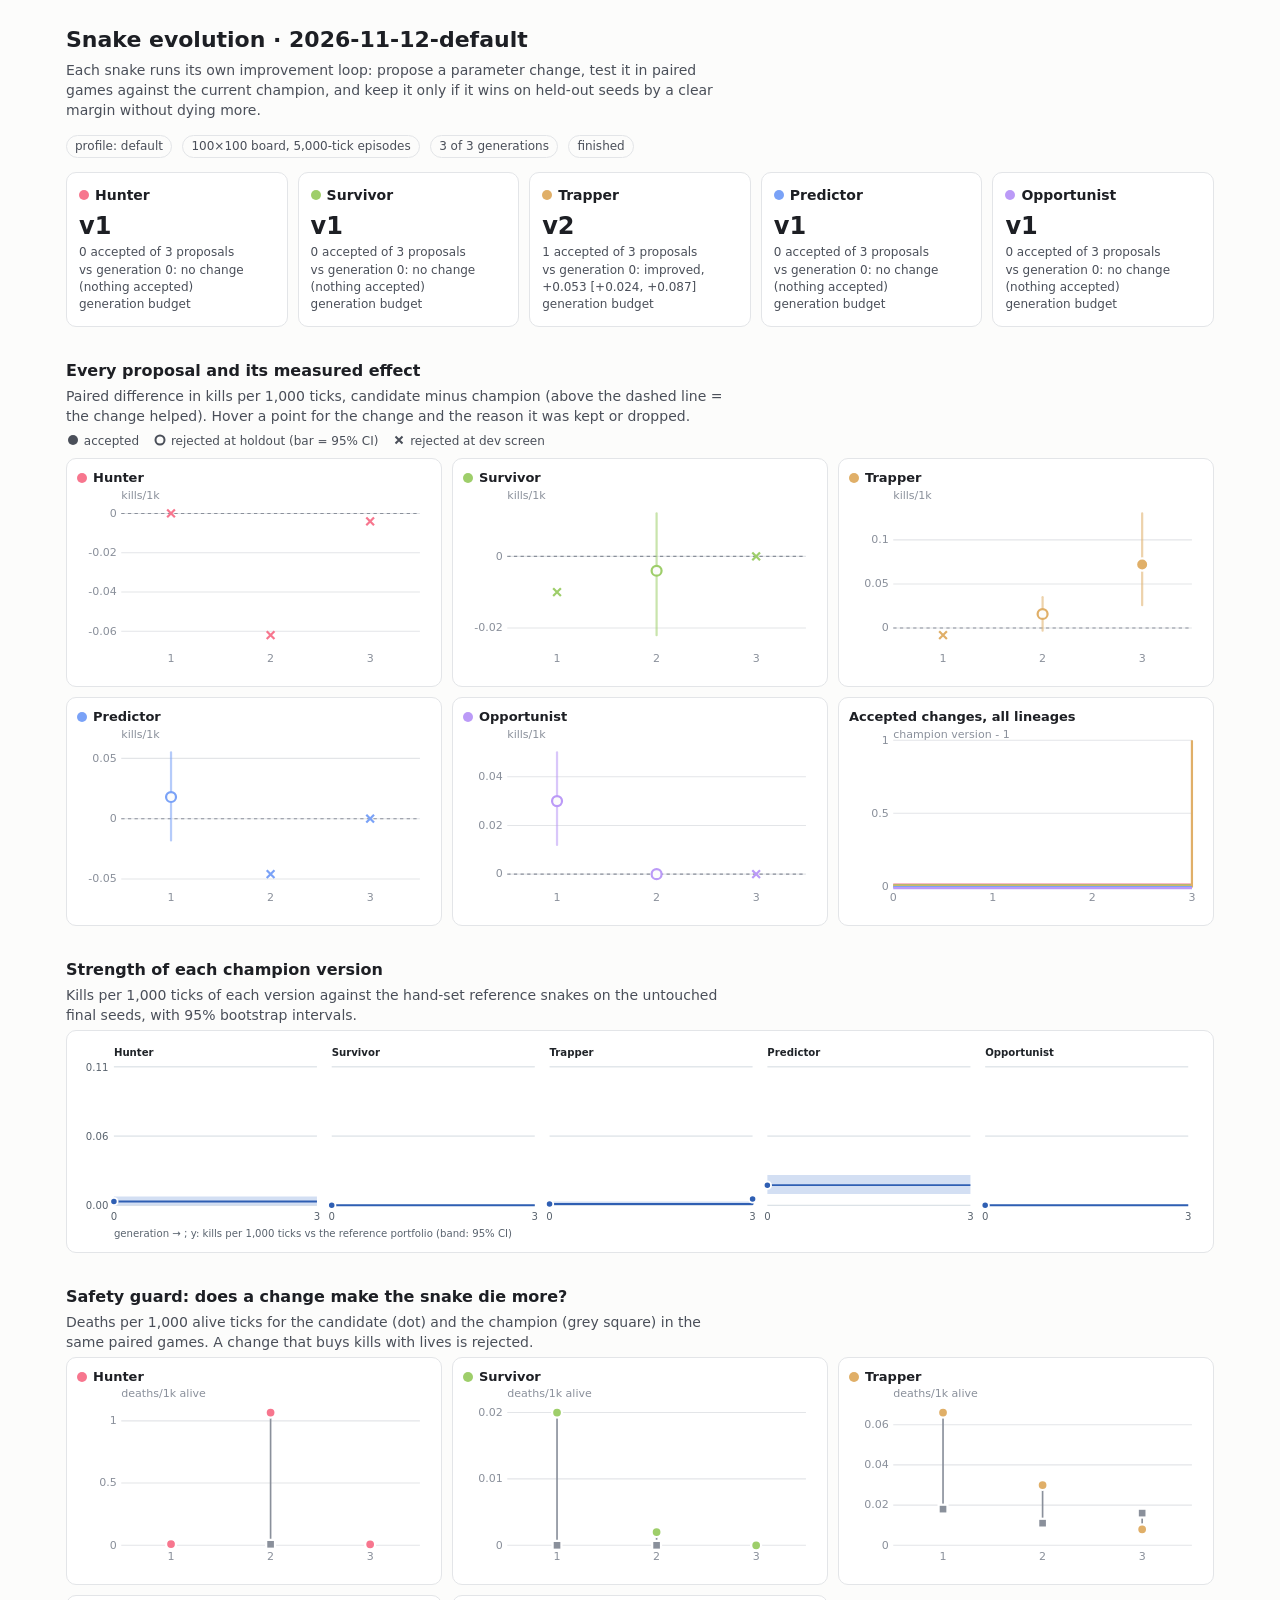
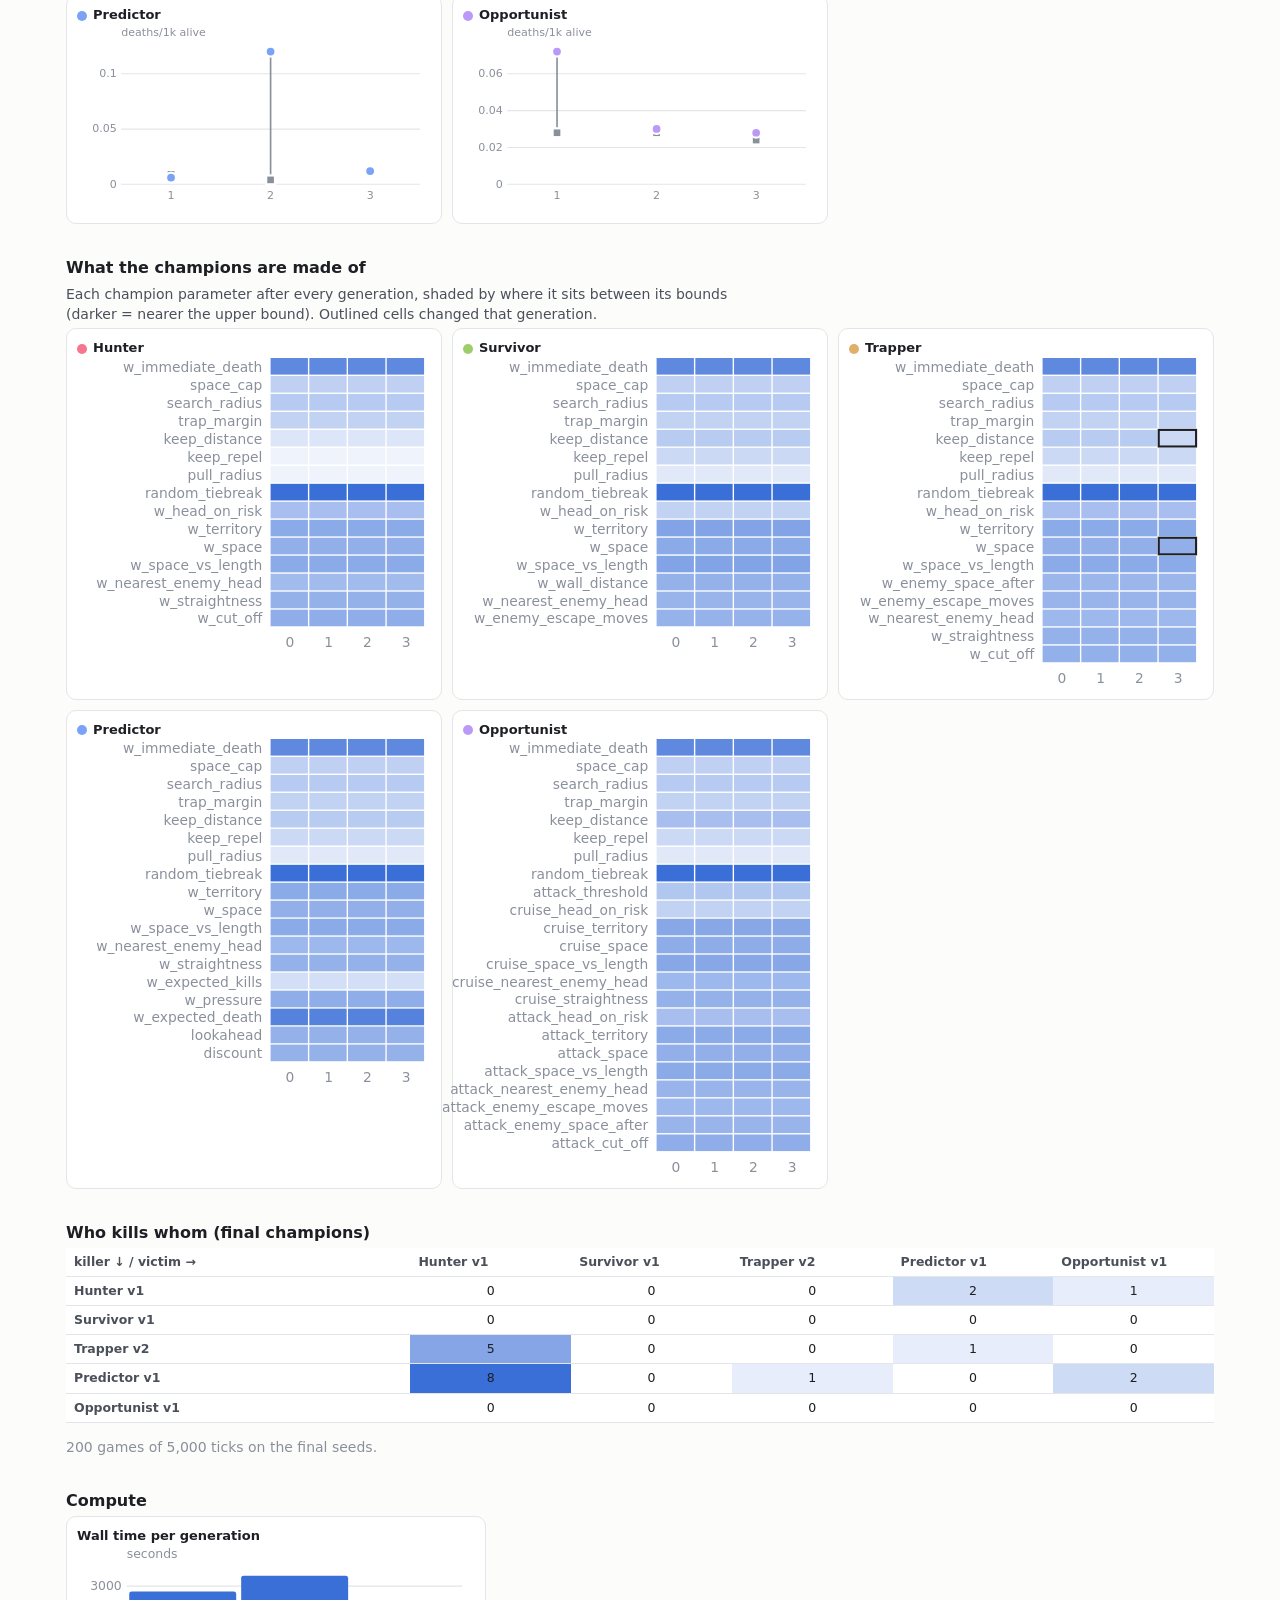
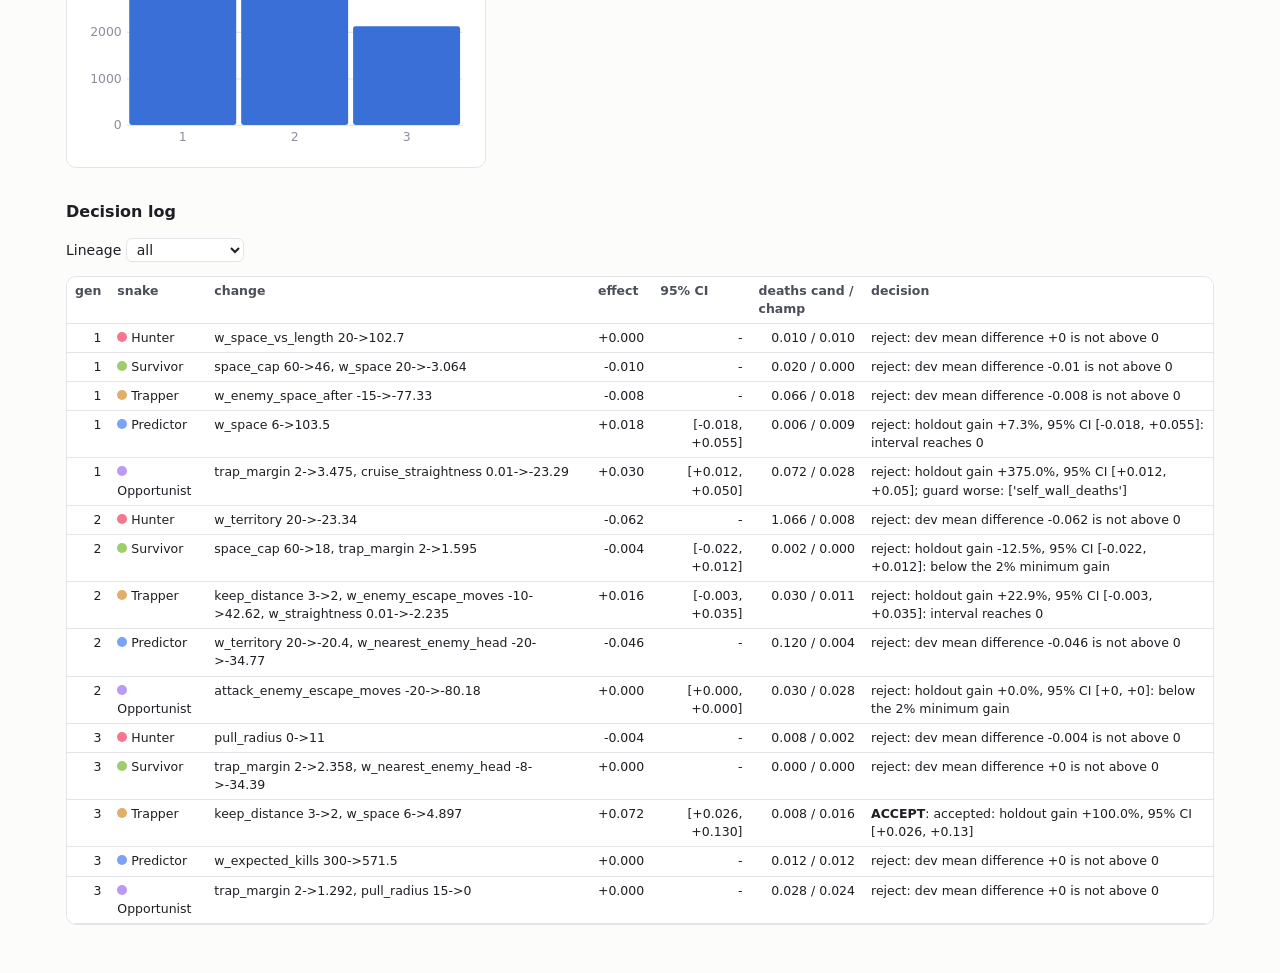
==== experiments/2026-11-12-default/dashboard.html @ 1bb372e4 "data: add the default-profile evolution run (3 generations) This commits the full run directory of `" ====
<!doctype html><html lang='en'><head><meta charset='utf-8'>
<meta name='viewport' content='width=device-width,initial-scale=1'>
<title>Evolution dashboard</title><style>
:root{--surface:#fcfcfb;--panel:#ffffff;--ink:#1d1f24;--ink2:#4a4f59;--muted:#8a909b;
--line:#e3e5e8;--seq:#3a6fd8;--accent:#3a6fd8}
@media (prefers-color-scheme: dark){:root:not([data-theme="light"]){--surface:#16181d;
--panel:#1d2026;--ink:#e8eaee;--ink2:#b5bac4;--muted:#7d8491;--line:#30343c;--seq:#7aa2f7}}
:root[data-theme="dark"]{--surface:#16181d;--panel:#1d2026;--ink:#e8eaee;--ink2:#b5bac4;
--muted:#7d8491;--line:#30343c;--seq:#7aa2f7}
*{box-sizing:border-box}body{margin:0;background:var(--surface);color:var(--ink);
font:14px/1.45 system-ui,-apple-system,Segoe UI,sans-serif}
main{max-width:1180px;margin:0 auto;padding:24px 16px 48px}
h1{font-size:22px;margin:0 0 4px}h2{font-size:16px;margin:32px 0 4px}
p.lede{color:var(--ink2);margin:0 0 4px;max-width:75ch}.muted{color:var(--muted)}
.badge{display:inline-block;padding:2px 8px;border-radius:999px;border:1px solid var(--line);
font-size:12px;color:var(--ink2);margin-right:6px}
.badge.warn{border-color:#d08c2a;color:#b06f10}
.tiles{display:grid;grid-template-columns:repeat(auto-fit,minmax(190px,1fr));gap:10px;margin-top:14px}
.tile{background:var(--panel);border:1px solid var(--line);border-radius:10px;padding:12px}
.tile .name{display:flex;align-items:center;gap:6px;font-weight:600}
.dot{width:10px;height:10px;border-radius:50%;display:inline-block}
.tile .big{font-size:24px;font-weight:600;margin-top:4px}
.tile .sub{color:var(--ink2);font-size:12px}
.grid5{display:grid;grid-template-columns:repeat(auto-fit,minmax(300px,1fr));gap:10px}
figure{margin:0;background:var(--panel);border:1px solid var(--line);border-radius:10px;
padding:10px}
figcaption{font-weight:600;font-size:13px;display:flex;align-items:center;gap:6px}
svg{width:100%;height:auto;display:block;overflow:visible}
.grid{stroke:var(--line);stroke-width:1}
.zero{stroke:var(--muted);stroke-width:1;stroke-dasharray:3 3}
.tick{fill:var(--muted);font-size:10px}.ci{stroke-width:2;stroke-linecap:round;opacity:.55}
.ring{stroke:var(--panel);stroke-width:2}.link{stroke:var(--muted);stroke-width:1.5}
.hit{fill:transparent}g:hover .hit{fill:var(--ink);fill-opacity:.05}
.legend{display:flex;flex-wrap:wrap;gap:14px;color:var(--ink2);font-size:12px;margin:6px 0 8px}
.legend svg{width:14px;height:14px;display:inline-block;vertical-align:-2px}
table{border-collapse:collapse;width:100%;font-size:12.5px;background:var(--panel)}
th,td{border-bottom:1px solid var(--line);padding:5px 8px;text-align:left;vertical-align:top}
th{color:var(--ink2);font-weight:600}td.num{text-align:right;font-variant-numeric:tabular-nums}
.matrix td{text-align:center;font-variant-numeric:tabular-nums;width:14%}
.scroll{overflow-x:auto;border:1px solid var(--line);border-radius:10px}
.acc{font-weight:600}select{font:inherit;padding:2px 6px;background:var(--panel);color:var(--ink);
border:1px solid var(--line);border-radius:6px}
</style></head><body><main>
<h1>Snake evolution · 2026-11-12-default</h1>
<p class='lede'>Each snake runs its own improvement loop: propose a parameter change, test it in paired games against the current champion, and keep it only if it wins on held-out seeds by a clear margin without dying more.</p>
<p><span class='badge'>profile: default</span>
<span class='badge'>100&times;100 board, 5,000-tick episodes</span>
<span class='badge'>3 of 3 generations</span>
<span class='badge'>finished</span>
</p>
<div class='tiles'>
<div class='tile'><div class='name'><span class='dot' style='background:#f7768e'></span>Hunter</div><div class='big'>v1</div><div class='sub'>0 accepted of 3 proposals</div><div class='sub'>vs generation 0: no change (nothing accepted)</div><div class='sub muted'>generation budget</div></div>
<div class='tile'><div class='name'><span class='dot' style='background:#9ece6a'></span>Survivor</div><div class='big'>v1</div><div class='sub'>0 accepted of 3 proposals</div><div class='sub'>vs generation 0: no change (nothing accepted)</div><div class='sub muted'>generation budget</div></div>
<div class='tile'><div class='name'><span class='dot' style='background:#e0af68'></span>Trapper</div><div class='big'>v2</div><div class='sub'>1 accepted of 3 proposals</div><div class='sub'>vs generation 0: improved, +0.053 [+0.024, +0.087]</div><div class='sub muted'>generation budget</div></div>
<div class='tile'><div class='name'><span class='dot' style='background:#7aa2f7'></span>Predictor</div><div class='big'>v1</div><div class='sub'>0 accepted of 3 proposals</div><div class='sub'>vs generation 0: no change (nothing accepted)</div><div class='sub muted'>generation budget</div></div>
<div class='tile'><div class='name'><span class='dot' style='background:#bb9af7'></span>Opportunist</div><div class='big'>v1</div><div class='sub'>0 accepted of 3 proposals</div><div class='sub'>vs generation 0: no change (nothing accepted)</div><div class='sub muted'>generation budget</div></div>
</div>
<h2>Every proposal and its measured effect</h2>
<p class='lede'>Paired difference in kills per 1,000 ticks, candidate minus champion (above the dashed line = the change helped). Hover a point for the change and the reason it was kept or dropped.</p>
<div class="legend"><span><svg viewBox="0 0 14 14"><circle cx="7" cy="7" r="5" fill="var(--ink2)"/></svg> accepted</span><span><svg viewBox="0 0 14 14"><circle cx="7" cy="7" r="4.5" fill="none" stroke="var(--ink2)" stroke-width="2"/></svg> rejected at holdout (bar = 95% CI)</span><span><svg viewBox="0 0 14 14"><path d="M3.5,3.5l7,7m0,-7l-7,7" stroke="var(--ink2)" stroke-width="2"/></svg> rejected at dev screen</span></div>
<div class='grid5'>
<figure><figcaption><span class='dot' style='background:#f7768e'></span>Hunter</figcaption><svg viewBox="0 0 320 170" role="img" aria-label="Hunter: effect of each proposal"><line class="grid" x1="40" x2="310" y1="129.5" y2="129.5"/><text class="tick" x="36" y="132.5" text-anchor="end">-0.06</text><line class="grid" x1="40" x2="310" y1="94.0" y2="94.0"/><text class="tick" x="36" y="97.0" text-anchor="end">-0.04</text><line class="grid" x1="40" x2="310" y1="58.5" y2="58.5"/><text class="tick" x="36" y="61.5" text-anchor="end">-0.02</text><line class="grid" x1="40" x2="310" y1="23.0" y2="23.0"/><text class="tick" x="36" y="26.0" text-anchor="end">0</text><text class="tick" x="85.0" y="157" text-anchor="middle">1</text><text class="tick" x="175.0" y="157" text-anchor="middle">2</text><text class="tick" x="265.0" y="157" text-anchor="middle">3</text><text class="tick" x="40" y="10">kills/1k</text><line class="zero" x1="40" x2="310" y1="23.0" y2="23.0"/><g><title>generation 1: rejected at dev
change: w_space_vs_length 20-&gt;102.7
effect +0.000
dev mean difference +0 is not above 0</title><path d="M81.5,19.5l7,7m0,-7l-7,7" stroke="#f7768e" stroke-width="2"/><rect class="hit" x="76.0" y="12" width="18" height="132"/></g><g><title>generation 2: rejected at dev
change: w_territory 20-&gt;-23.34
effect -0.062
dev mean difference -0.062 is not above 0</title><path d="M171.5,129.5l7,7m0,-7l-7,7" stroke="#f7768e" stroke-width="2"/><rect class="hit" x="166.0" y="12" width="18" height="132"/></g><g><title>generation 3: rejected at dev
change: pull_radius 0-&gt;11
effect -0.004
dev mean difference -0.004 is not above 0</title><path d="M261.5,26.6l7,7m0,-7l-7,7" stroke="#f7768e" stroke-width="2"/><rect class="hit" x="256.0" y="12" width="18" height="132"/></g></svg></figure>
<figure><figcaption><span class='dot' style='background:#9ece6a'></span>Survivor</figcaption><svg viewBox="0 0 320 170" role="img" aria-label="Survivor: effect of each proposal"><line class="grid" x1="40" x2="310" y1="126.5" y2="126.5"/><text class="tick" x="36" y="129.5" text-anchor="end">-0.02</text><line class="grid" x1="40" x2="310" y1="61.8" y2="61.8"/><text class="tick" x="36" y="64.8" text-anchor="end">0</text><text class="tick" x="85.0" y="157" text-anchor="middle">1</text><text class="tick" x="175.0" y="157" text-anchor="middle">2</text><text class="tick" x="265.0" y="157" text-anchor="middle">3</text><text class="tick" x="40" y="10">kills/1k</text><line class="zero" x1="40" x2="310" y1="61.8" y2="61.8"/><g><title>generation 1: rejected at dev
change: space_cap 60-&gt;46, w_space 20-&gt;-3.064
effect -0.010
dev mean difference -0.01 is not above 0</title><path d="M81.5,90.7l7,7m0,-7l-7,7" stroke="#9ece6a" stroke-width="2"/><rect class="hit" x="76.0" y="12" width="18" height="132"/></g><g><title>generation 2: rejected at holdout
change: space_cap 60-&gt;18, trap_margin 2-&gt;1.595
effect -0.004, 95% CI [-0.022, +0.012]
holdout gain -12.5%, 95% CI [-0.022, +0.012]: below the 2% minimum gain</title><line class="ci" stroke="#9ece6a" x1="175.0" x2="175.0" y1="133.0" y2="23.0"/><circle cx="175.0" cy="74.8" r="4.5" fill="var(--surface)" stroke="#9ece6a" stroke-width="2"/><rect class="hit" x="166.0" y="12" width="18" height="132"/></g><g><title>generation 3: rejected at dev
change: trap_margin 2-&gt;2.358, w_nearest_enemy_head -8-&gt;-34.39
effect +0.000
dev mean difference +0 is not above 0</title><path d="M261.5,58.3l7,7m0,-7l-7,7" stroke="#9ece6a" stroke-width="2"/><rect class="hit" x="256.0" y="12" width="18" height="132"/></g></svg></figure>
<figure><figcaption><span class='dot' style='background:#e0af68'></span>Trapper</figcaption><svg viewBox="0 0 320 170" role="img" aria-label="Trapper: effect of each proposal"><line class="grid" x1="40" x2="310" y1="126.6" y2="126.6"/><text class="tick" x="36" y="129.6" text-anchor="end">0</text><line class="grid" x1="40" x2="310" y1="86.8" y2="86.8"/><text class="tick" x="36" y="89.8" text-anchor="end">0.05</text><line class="grid" x1="40" x2="310" y1="46.9" y2="46.9"/><text class="tick" x="36" y="49.9" text-anchor="end">0.1</text><text class="tick" x="85.0" y="157" text-anchor="middle">1</text><text class="tick" x="175.0" y="157" text-anchor="middle">2</text><text class="tick" x="265.0" y="157" text-anchor="middle">3</text><text class="tick" x="40" y="10">kills/1k</text><line class="zero" x1="40" x2="310" y1="126.6" y2="126.6"/><g><title>generation 1: rejected at dev
change: w_enemy_space_after -15-&gt;-77.33
effect -0.008
dev mean difference -0.008 is not above 0</title><path d="M81.5,129.5l7,7m0,-7l-7,7" stroke="#e0af68" stroke-width="2"/><rect class="hit" x="76.0" y="12" width="18" height="132"/></g><g><title>generation 2: rejected at holdout
change: keep_distance 3-&gt;2, w_enemy_escape_moves -10-&gt;42.62, w_straightness 0.01-&gt;-2.235
effect +0.016, 95% CI [-0.003, +0.035]
holdout gain +22.9%, 95% CI [-0.003, +0.035]: interval reaches 0</title><line class="ci" stroke="#e0af68" x1="175.0" x2="175.0" y1="129.0" y2="98.7"/><circle cx="175.0" cy="113.9" r="4.5" fill="var(--surface)" stroke="#e0af68" stroke-width="2"/><rect class="hit" x="166.0" y="12" width="18" height="132"/></g><g><title>generation 3: ACCEPTED at holdout
change: keep_distance 3-&gt;2, w_space 6-&gt;4.897
effect +0.072, 95% CI [+0.026, +0.130]
accepted: holdout gain +100.0%, 95% CI [+0.026, +0.13]</title><line class="ci" stroke="#e0af68" x1="265.0" x2="265.0" y1="105.9" y2="23.0"/><circle cx="265.0" cy="69.2" r="5.5" fill="#e0af68" class="ring"/><rect class="hit" x="256.0" y="12" width="18" height="132"/></g></svg></figure>
<figure><figcaption><span class='dot' style='background:#7aa2f7'></span>Predictor</figcaption><svg viewBox="0 0 320 170" role="img" aria-label="Predictor: effect of each proposal"><line class="grid" x1="40" x2="310" y1="137.4" y2="137.4"/><text class="tick" x="36" y="140.4" text-anchor="end">-0.05</text><line class="grid" x1="40" x2="310" y1="82.9" y2="82.9"/><text class="tick" x="36" y="85.9" text-anchor="end">0</text><line class="grid" x1="40" x2="310" y1="28.4" y2="28.4"/><text class="tick" x="36" y="31.4" text-anchor="end">0.05</text><text class="tick" x="85.0" y="157" text-anchor="middle">1</text><text class="tick" x="175.0" y="157" text-anchor="middle">2</text><text class="tick" x="265.0" y="157" text-anchor="middle">3</text><text class="tick" x="40" y="10">kills/1k</text><line class="zero" x1="40" x2="310" y1="82.9" y2="82.9"/><g><title>generation 1: rejected at holdout
change: w_space 6-&gt;103.5
effect +0.018, 95% CI [-0.018, +0.055]
holdout gain +7.3%, 95% CI [-0.018, +0.055]: interval reaches 0</title><line class="ci" stroke="#7aa2f7" x1="85.0" x2="85.0" y1="102.5" y2="23.0"/><circle cx="85.0" cy="63.3" r="4.5" fill="var(--surface)" stroke="#7aa2f7" stroke-width="2"/><rect class="hit" x="76.0" y="12" width="18" height="132"/></g><g><title>generation 2: rejected at dev
change: w_territory 20-&gt;-20.4, w_nearest_enemy_head -20-&gt;-34.77
effect -0.046
dev mean difference -0.046 is not above 0</title><path d="M171.5,129.5l7,7m0,-7l-7,7" stroke="#7aa2f7" stroke-width="2"/><rect class="hit" x="166.0" y="12" width="18" height="132"/></g><g><title>generation 3: rejected at dev
change: w_expected_kills 300-&gt;571.5
effect +0.000
dev mean difference +0 is not above 0</title><path d="M261.5,79.4l7,7m0,-7l-7,7" stroke="#7aa2f7" stroke-width="2"/><rect class="hit" x="256.0" y="12" width="18" height="132"/></g></svg></figure>
<figure><figcaption><span class='dot' style='background:#bb9af7'></span>Opportunist</figcaption><svg viewBox="0 0 320 170" role="img" aria-label="Opportunist: effect of each proposal"><line class="grid" x1="40" x2="310" y1="133.0" y2="133.0"/><text class="tick" x="36" y="136.0" text-anchor="end">0</text><line class="grid" x1="40" x2="310" y1="89.0" y2="89.0"/><text class="tick" x="36" y="92.0" text-anchor="end">0.02</text><line class="grid" x1="40" x2="310" y1="45.0" y2="45.0"/><text class="tick" x="36" y="48.0" text-anchor="end">0.04</text><text class="tick" x="85.0" y="157" text-anchor="middle">1</text><text class="tick" x="175.0" y="157" text-anchor="middle">2</text><text class="tick" x="265.0" y="157" text-anchor="middle">3</text><text class="tick" x="40" y="10">kills/1k</text><line class="zero" x1="40" x2="310" y1="133.0" y2="133.0"/><g><title>generation 1: rejected at holdout
change: trap_margin 2-&gt;3.475, cruise_straightness 0.01-&gt;-23.29
effect +0.030, 95% CI [+0.012, +0.050]
holdout gain +375.0%, 95% CI [+0.012, +0.05]; guard worse: [&#x27;self_wall_deaths&#x27;]</title><line class="ci" stroke="#bb9af7" x1="85.0" x2="85.0" y1="106.6" y2="23.0"/><circle cx="85.0" cy="67.0" r="4.5" fill="var(--surface)" stroke="#bb9af7" stroke-width="2"/><rect class="hit" x="76.0" y="12" width="18" height="132"/></g><g><title>generation 2: rejected at holdout
change: attack_enemy_escape_moves -20-&gt;-80.18
effect +0.000, 95% CI [+0.000, +0.000]
holdout gain +0.0%, 95% CI [+0, +0]: below the 2% minimum gain</title><line class="ci" stroke="#bb9af7" x1="175.0" x2="175.0" y1="133.0" y2="133.0"/><circle cx="175.0" cy="133.0" r="4.5" fill="var(--surface)" stroke="#bb9af7" stroke-width="2"/><rect class="hit" x="166.0" y="12" width="18" height="132"/></g><g><title>generation 3: rejected at dev
change: trap_margin 2-&gt;1.292, pull_radius 15-&gt;0
effect +0.000
dev mean difference +0 is not above 0</title><path d="M261.5,129.5l7,7m0,-7l-7,7" stroke="#bb9af7" stroke-width="2"/><rect class="hit" x="256.0" y="12" width="18" height="132"/></g></svg></figure>
<figure><figcaption>Accepted changes, all lineages</figcaption><svg viewBox="0 0 320 170" role="img" aria-label="Accepted changes over generations"><line class="grid" x1="40" x2="310" y1="144.0" y2="144.0"/><text class="tick" x="36" y="147.0" text-anchor="end">0</text><line class="grid" x1="40" x2="310" y1="78.0" y2="78.0"/><text class="tick" x="36" y="81.0" text-anchor="end">0.5</text><line class="grid" x1="40" x2="310" y1="12.0" y2="12.0"/><text class="tick" x="36" y="15.0" text-anchor="end">1</text><text class="tick" x="40.0" y="157" text-anchor="middle">0</text><text class="tick" x="130.0" y="157" text-anchor="middle">1</text><text class="tick" x="220.0" y="157" text-anchor="middle">2</text><text class="tick" x="310.0" y="157" text-anchor="middle">3</text><text class="tick" x="40" y="10">champion version - 1</text><polyline points="40.0,142.4 130.0,142.4 130.0,142.4 220.0,142.4 220.0,142.4 310.0,142.4 310.0,142.4" fill="none" stroke="#f7768e" stroke-width="2"><title>Hunter: 0 accepted</title></polyline><polyline points="40.0,143.2 130.0,143.2 130.0,143.2 220.0,143.2 220.0,143.2 310.0,143.2 310.0,143.2" fill="none" stroke="#9ece6a" stroke-width="2"><title>Survivor: 0 accepted</title></polyline><polyline points="40.0,144.0 130.0,144.0 130.0,144.0 220.0,144.0 220.0,144.0 310.0,144.0 310.0,12.0" fill="none" stroke="#e0af68" stroke-width="2"><title>Trapper: 1 accepted</title></polyline><polyline points="40.0,144.8 130.0,144.8 130.0,144.8 220.0,144.8 220.0,144.8 310.0,144.8 310.0,144.8" fill="none" stroke="#7aa2f7" stroke-width="2"><title>Predictor: 0 accepted</title></polyline><polyline points="40.0,145.6 130.0,145.6 130.0,145.6 220.0,145.6 220.0,145.6 310.0,145.6 310.0,145.6" fill="none" stroke="#bb9af7" stroke-width="2"><title>Opportunist: 0 accepted</title></polyline></svg></figure></div>
<h2>Strength of each champion version</h2>
<p class='lede'>Kills per 1,000 ticks of each version against the hand-set reference snakes on the untouched final seeds, with 95% bootstrap intervals.</p>
<figure>
<svg xmlns="http://www.w3.org/2000/svg" width="1220" height="218" viewBox="0 0 1220 218" font-family="system-ui, sans-serif" font-size="11">
<rect width="1220" height="218" fill="#ffffff"/>
<text x="34" y="182.0" text-anchor="end" fill="#59636e">0.00</text>
<text x="34" y="107.0" text-anchor="end" fill="#59636e">0.06</text>
<text x="34" y="32.0" text-anchor="end" fill="#59636e">0.11</text>
<text x="40" y="16" fill="#1f2328" font-weight="600">Hunter</text>
<line x1="40" x2="260" y1="178.0" y2="178.0" stroke="#d0d7de" stroke-width="1"/>
<line x1="40" x2="260" y1="103.0" y2="103.0" stroke="#d0d7de" stroke-width="1"/>
<line x1="40" x2="260" y1="28.0" y2="28.0" stroke="#d0d7de" stroke-width="1"/>
<polygon points="40.0,168.5 260.0,168.5 260.0,178.0 40.0,178.0" fill="#c8d7f0" opacity="0.8"/>
<polyline points="40.0,173.9 260.0,173.9" fill="none" stroke="#2f5fb3" stroke-width="2" stroke-linejoin="round"/>
<circle cx="40.0" cy="173.9" r="4" fill="#2f5fb3" stroke="#ffffff" stroke-width="2"><title>v1 from generation 0: 0.003 kills/1k</title></circle>
<text x="40.0" y="194" text-anchor="middle" fill="#59636e">0</text>
<text x="260.0" y="194" text-anchor="middle" fill="#59636e">3</text>
<text x="276" y="16" fill="#1f2328" font-weight="600">Survivor</text>
<line x1="276" x2="496" y1="178.0" y2="178.0" stroke="#d0d7de" stroke-width="1"/>
<line x1="276" x2="496" y1="103.0" y2="103.0" stroke="#d0d7de" stroke-width="1"/>
<line x1="276" x2="496" y1="28.0" y2="28.0" stroke="#d0d7de" stroke-width="1"/>
<polygon points="276.0,178.0 496.0,178.0 496.0,178.0 276.0,178.0" fill="#c8d7f0" opacity="0.8"/>
<polyline points="276.0,178.0 496.0,178.0" fill="none" stroke="#2f5fb3" stroke-width="2" stroke-linejoin="round"/>
<circle cx="276.0" cy="178.0" r="4" fill="#2f5fb3" stroke="#ffffff" stroke-width="2"><title>v1 from generation 0: 0.000 kills/1k</title></circle>
<text x="276.0" y="194" text-anchor="middle" fill="#59636e">0</text>
<text x="496.0" y="194" text-anchor="middle" fill="#59636e">3</text>
<text x="512" y="16" fill="#1f2328" font-weight="600">Trapper</text>
<line x1="512" x2="732" y1="178.0" y2="178.0" stroke="#d0d7de" stroke-width="1"/>
<line x1="512" x2="732" y1="103.0" y2="103.0" stroke="#d0d7de" stroke-width="1"/>
<line x1="512" x2="732" y1="28.0" y2="28.0" stroke="#d0d7de" stroke-width="1"/>
<polygon points="512.0,173.9 732.0,173.9 732.0,164.4 732.0,164.4 732.0,176.6 732.0,176.6 732.0,178.0 512.0,178.0" fill="#c8d7f0" opacity="0.8"/>
<polyline points="512.0,176.6 732.0,176.6 732.0,171.2 732.0,171.2" fill="none" stroke="#2f5fb3" stroke-width="2" stroke-linejoin="round"/>
<circle cx="512.0" cy="176.6" r="4" fill="#2f5fb3" stroke="#ffffff" stroke-width="2"><title>v1 from generation 0: 0.001 kills/1k</title></circle>
<circle cx="732.0" cy="171.2" r="4" fill="#2f5fb3" stroke="#ffffff" stroke-width="2"><title>v2 from generation 3: 0.005 kills/1k</title></circle>
<text x="512.0" y="194" text-anchor="middle" fill="#59636e">0</text>
<text x="732.0" y="194" text-anchor="middle" fill="#59636e">3</text>
<text x="748" y="16" fill="#1f2328" font-weight="600">Predictor</text>
<line x1="748" x2="968" y1="178.0" y2="178.0" stroke="#d0d7de" stroke-width="1"/>
<line x1="748" x2="968" y1="103.0" y2="103.0" stroke="#d0d7de" stroke-width="1"/>
<line x1="748" x2="968" y1="28.0" y2="28.0" stroke="#d0d7de" stroke-width="1"/>
<polygon points="748.0,145.3 968.0,145.3 968.0,165.7 748.0,165.7" fill="#c8d7f0" opacity="0.8"/>
<polyline points="748.0,156.2 968.0,156.2" fill="none" stroke="#2f5fb3" stroke-width="2" stroke-linejoin="round"/>
<circle cx="748.0" cy="156.2" r="4" fill="#2f5fb3" stroke="#ffffff" stroke-width="2"><title>v1 from generation 0: 0.016 kills/1k</title></circle>
<text x="748.0" y="194" text-anchor="middle" fill="#59636e">0</text>
<text x="968.0" y="194" text-anchor="middle" fill="#59636e">3</text>
<text x="984" y="16" fill="#1f2328" font-weight="600">Opportunist</text>
<line x1="984" x2="1204" y1="178.0" y2="178.0" stroke="#d0d7de" stroke-width="1"/>
<line x1="984" x2="1204" y1="103.0" y2="103.0" stroke="#d0d7de" stroke-width="1"/>
<line x1="984" x2="1204" y1="28.0" y2="28.0" stroke="#d0d7de" stroke-width="1"/>
<polygon points="984.0,178.0 1204.0,178.0 1204.0,178.0 984.0,178.0" fill="#c8d7f0" opacity="0.8"/>
<polyline points="984.0,178.0 1204.0,178.0" fill="none" stroke="#2f5fb3" stroke-width="2" stroke-linejoin="round"/>
<circle cx="984.0" cy="178.0" r="4" fill="#2f5fb3" stroke="#ffffff" stroke-width="2"><title>v1 from generation 0: 0.000 kills/1k</title></circle>
<text x="984.0" y="194" text-anchor="middle" fill="#59636e">0</text>
<text x="1204.0" y="194" text-anchor="middle" fill="#59636e">3</text>
<text x="40" y="212" fill="#59636e">generation → ; y: kills per 1,000 ticks vs the reference portfolio (band: 95% CI)</text>
</svg>

</figure>
<h2>Safety guard: does a change make the snake die more?</h2>
<p class='lede'>Deaths per 1,000 alive ticks for the candidate (dot) and the champion (grey square) in the same paired games. A change that buys kills with lives is rejected.</p>
<div class='grid5'>
<figure><figcaption><span class='dot' style='background:#f7768e'></span>Hunter</figcaption><svg viewBox="0 0 320 170" role="img" aria-label="Hunter: deaths, candidate vs champion"><line class="grid" x1="40" x2="310" y1="144.0" y2="144.0"/><text class="tick" x="36" y="147.0" text-anchor="end">0</text><line class="grid" x1="40" x2="310" y1="87.7" y2="87.7"/><text class="tick" x="36" y="90.7" text-anchor="end">0.5</text><line class="grid" x1="40" x2="310" y1="31.5" y2="31.5"/><text class="tick" x="36" y="34.5" text-anchor="end">1</text><text class="tick" x="85.0" y="157" text-anchor="middle">1</text><text class="tick" x="175.0" y="157" text-anchor="middle">2</text><text class="tick" x="265.0" y="157" text-anchor="middle">3</text><text class="tick" x="40" y="10">deaths/1k alive</text><g><title>generation 1: candidate 0.010, champion 0.010 deaths per 1,000 alive ticks</title><line class="link" x1="85.0" x2="85.0" y1="142.9" y2="142.9"/><rect x="81.0" y="138.9" width="8" height="8" fill="var(--muted)" class="ring"/><circle cx="85.0" cy="142.9" r="4.5" fill="#f7768e" class="ring"/><rect class="hit" x="76.0" y="12" width="18" height="132"/></g><g><title>generation 2: candidate 1.066, champion 0.008 deaths per 1,000 alive ticks</title><line class="link" x1="175.0" x2="175.0" y1="143.1" y2="24.0"/><rect x="171.0" y="139.1" width="8" height="8" fill="var(--muted)" class="ring"/><circle cx="175.0" cy="24.0" r="4.5" fill="#f7768e" class="ring"/><rect class="hit" x="166.0" y="12" width="18" height="132"/></g><g><title>generation 3: candidate 0.008, champion 0.002 deaths per 1,000 alive ticks</title><line class="link" x1="265.0" x2="265.0" y1="143.8" y2="143.1"/><rect x="261.0" y="139.8" width="8" height="8" fill="var(--muted)" class="ring"/><circle cx="265.0" cy="143.1" r="4.5" fill="#f7768e" class="ring"/><rect class="hit" x="256.0" y="12" width="18" height="132"/></g></svg></figure>
<figure><figcaption><span class='dot' style='background:#9ece6a'></span>Survivor</figcaption><svg viewBox="0 0 320 170" role="img" aria-label="Survivor: deaths, candidate vs champion"><line class="grid" x1="40" x2="310" y1="144.0" y2="144.0"/><text class="tick" x="36" y="147.0" text-anchor="end">0</text><line class="grid" x1="40" x2="310" y1="84.0" y2="84.0"/><text class="tick" x="36" y="87.0" text-anchor="end">0.01</text><line class="grid" x1="40" x2="310" y1="24.0" y2="24.0"/><text class="tick" x="36" y="27.0" text-anchor="end">0.02</text><text class="tick" x="85.0" y="157" text-anchor="middle">1</text><text class="tick" x="175.0" y="157" text-anchor="middle">2</text><text class="tick" x="265.0" y="157" text-anchor="middle">3</text><text class="tick" x="40" y="10">deaths/1k alive</text><g><title>generation 1: candidate 0.020, champion 0.000 deaths per 1,000 alive ticks</title><line class="link" x1="85.0" x2="85.0" y1="144.0" y2="24.0"/><rect x="81.0" y="140.0" width="8" height="8" fill="var(--muted)" class="ring"/><circle cx="85.0" cy="24.0" r="4.5" fill="#9ece6a" class="ring"/><rect class="hit" x="76.0" y="12" width="18" height="132"/></g><g><title>generation 2: candidate 0.002, champion 0.000 deaths per 1,000 alive ticks</title><line class="link" x1="175.0" x2="175.0" y1="144.0" y2="132.0"/><rect x="171.0" y="140.0" width="8" height="8" fill="var(--muted)" class="ring"/><circle cx="175.0" cy="132.0" r="4.5" fill="#9ece6a" class="ring"/><rect class="hit" x="166.0" y="12" width="18" height="132"/></g><g><title>generation 3: candidate 0.000, champion 0.000 deaths per 1,000 alive ticks</title><line class="link" x1="265.0" x2="265.0" y1="144.0" y2="144.0"/><rect x="261.0" y="140.0" width="8" height="8" fill="var(--muted)" class="ring"/><circle cx="265.0" cy="144.0" r="4.5" fill="#9ece6a" class="ring"/><rect class="hit" x="256.0" y="12" width="18" height="132"/></g></svg></figure>
<figure><figcaption><span class='dot' style='background:#e0af68'></span>Trapper</figcaption><svg viewBox="0 0 320 170" role="img" aria-label="Trapper: deaths, candidate vs champion"><line class="grid" x1="40" x2="310" y1="144.0" y2="144.0"/><text class="tick" x="36" y="147.0" text-anchor="end">0</text><line class="grid" x1="40" x2="310" y1="107.7" y2="107.7"/><text class="tick" x="36" y="110.7" text-anchor="end">0.02</text><line class="grid" x1="40" x2="310" y1="71.3" y2="71.3"/><text class="tick" x="36" y="74.3" text-anchor="end">0.04</text><line class="grid" x1="40" x2="310" y1="35.0" y2="35.0"/><text class="tick" x="36" y="38.0" text-anchor="end">0.06</text><text class="tick" x="85.0" y="157" text-anchor="middle">1</text><text class="tick" x="175.0" y="157" text-anchor="middle">2</text><text class="tick" x="265.0" y="157" text-anchor="middle">3</text><text class="tick" x="40" y="10">deaths/1k alive</text><g><title>generation 1: candidate 0.066, champion 0.018 deaths per 1,000 alive ticks</title><line class="link" x1="85.0" x2="85.0" y1="111.3" y2="24.0"/><rect x="81.0" y="107.3" width="8" height="8" fill="var(--muted)" class="ring"/><circle cx="85.0" cy="24.0" r="4.5" fill="#e0af68" class="ring"/><rect class="hit" x="76.0" y="12" width="18" height="132"/></g><g><title>generation 2: candidate 0.030, champion 0.011 deaths per 1,000 alive ticks</title><line class="link" x1="175.0" x2="175.0" y1="124.0" y2="89.5"/><rect x="171.0" y="120.0" width="8" height="8" fill="var(--muted)" class="ring"/><circle cx="175.0" cy="89.5" r="4.5" fill="#e0af68" class="ring"/><rect class="hit" x="166.0" y="12" width="18" height="132"/></g><g><title>generation 3: candidate 0.008, champion 0.016 deaths per 1,000 alive ticks</title><line class="link" x1="265.0" x2="265.0" y1="114.9" y2="129.5"/><rect x="261.0" y="110.9" width="8" height="8" fill="var(--muted)" class="ring"/><circle cx="265.0" cy="129.5" r="4.5" fill="#e0af68" class="ring"/><rect class="hit" x="256.0" y="12" width="18" height="132"/></g></svg></figure>
<figure><figcaption><span class='dot' style='background:#7aa2f7'></span>Predictor</figcaption><svg viewBox="0 0 320 170" role="img" aria-label="Predictor: deaths, candidate vs champion"><line class="grid" x1="40" x2="310" y1="144.0" y2="144.0"/><text class="tick" x="36" y="147.0" text-anchor="end">0</text><line class="grid" x1="40" x2="310" y1="94.1" y2="94.1"/><text class="tick" x="36" y="97.1" text-anchor="end">0.05</text><line class="grid" x1="40" x2="310" y1="44.1" y2="44.1"/><text class="tick" x="36" y="47.1" text-anchor="end">0.1</text><text class="tick" x="85.0" y="157" text-anchor="middle">1</text><text class="tick" x="175.0" y="157" text-anchor="middle">2</text><text class="tick" x="265.0" y="157" text-anchor="middle">3</text><text class="tick" x="40" y="10">deaths/1k alive</text><g><title>generation 1: candidate 0.006, champion 0.009 deaths per 1,000 alive ticks</title><line class="link" x1="85.0" x2="85.0" y1="135.0" y2="138.0"/><rect x="81.0" y="131.0" width="8" height="8" fill="var(--muted)" class="ring"/><circle cx="85.0" cy="138.0" r="4.5" fill="#7aa2f7" class="ring"/><rect class="hit" x="76.0" y="12" width="18" height="132"/></g><g><title>generation 2: candidate 0.120, champion 0.004 deaths per 1,000 alive ticks</title><line class="link" x1="175.0" x2="175.0" y1="140.0" y2="24.0"/><rect x="171.0" y="136.0" width="8" height="8" fill="var(--muted)" class="ring"/><circle cx="175.0" cy="24.0" r="4.5" fill="#7aa2f7" class="ring"/><rect class="hit" x="166.0" y="12" width="18" height="132"/></g><g><title>generation 3: candidate 0.012, champion 0.012 deaths per 1,000 alive ticks</title><line class="link" x1="265.0" x2="265.0" y1="132.0" y2="132.0"/><rect x="261.0" y="128.0" width="8" height="8" fill="var(--muted)" class="ring"/><circle cx="265.0" cy="132.0" r="4.5" fill="#7aa2f7" class="ring"/><rect class="hit" x="256.0" y="12" width="18" height="132"/></g></svg></figure>
<figure><figcaption><span class='dot' style='background:#bb9af7'></span>Opportunist</figcaption><svg viewBox="0 0 320 170" role="img" aria-label="Opportunist: deaths, candidate vs champion"><line class="grid" x1="40" x2="310" y1="144.0" y2="144.0"/><text class="tick" x="36" y="147.0" text-anchor="end">0</text><line class="grid" x1="40" x2="310" y1="110.7" y2="110.7"/><text class="tick" x="36" y="113.7" text-anchor="end">0.02</text><line class="grid" x1="40" x2="310" y1="77.4" y2="77.4"/><text class="tick" x="36" y="80.4" text-anchor="end">0.04</text><line class="grid" x1="40" x2="310" y1="44.1" y2="44.1"/><text class="tick" x="36" y="47.1" text-anchor="end">0.06</text><text class="tick" x="85.0" y="157" text-anchor="middle">1</text><text class="tick" x="175.0" y="157" text-anchor="middle">2</text><text class="tick" x="265.0" y="157" text-anchor="middle">3</text><text class="tick" x="40" y="10">deaths/1k alive</text><g><title>generation 1: candidate 0.072, champion 0.028 deaths per 1,000 alive ticks</title><line class="link" x1="85.0" x2="85.0" y1="97.4" y2="24.0"/><rect x="81.0" y="93.4" width="8" height="8" fill="var(--muted)" class="ring"/><circle cx="85.0" cy="24.0" r="4.5" fill="#bb9af7" class="ring"/><rect class="hit" x="76.0" y="12" width="18" height="132"/></g><g><title>generation 2: candidate 0.030, champion 0.028 deaths per 1,000 alive ticks</title><line class="link" x1="175.0" x2="175.0" y1="97.4" y2="94.0"/><rect x="171.0" y="93.4" width="8" height="8" fill="var(--muted)" class="ring"/><circle cx="175.0" cy="94.0" r="4.5" fill="#bb9af7" class="ring"/><rect class="hit" x="166.0" y="12" width="18" height="132"/></g><g><title>generation 3: candidate 0.028, champion 0.024 deaths per 1,000 alive ticks</title><line class="link" x1="265.0" x2="265.0" y1="104.0" y2="97.4"/><rect x="261.0" y="100.0" width="8" height="8" fill="var(--muted)" class="ring"/><circle cx="265.0" cy="97.4" r="4.5" fill="#bb9af7" class="ring"/><rect class="hit" x="256.0" y="12" width="18" height="132"/></g></svg></figure>
</div>
<h2>What the champions are made of</h2>
<p class='lede'>Each champion parameter after every generation, shaded by where it sits between its bounds (darker = nearer the upper bound). Outlined cells changed that generation.</p>
<div class='grid5'>
<figure><figcaption><span class='dot' style='background:#f7768e'></span>Hunter</figcaption><svg viewBox="0 0 256 213" role="img" aria-label="Hunter champion parameters"><text class="tick" x="134" y="10" text-anchor="end">w_immediate_death</text><rect x="140.0" y="0" width="27.0" height="12" fill="var(--seq)" fill-opacity="0.816"><title>w_immediate_death after generation 0: -1000 (bounds -5000 to 0)</title></rect><rect x="168.0" y="0" width="27.0" height="12" fill="var(--seq)" fill-opacity="0.816"><title>w_immediate_death after generation 1: -1000 (bounds -5000 to 0)</title></rect><rect x="196.0" y="0" width="27.0" height="12" fill="var(--seq)" fill-opacity="0.816"><title>w_immediate_death after generation 2: -1000 (bounds -5000 to 0)</title></rect><rect x="224.0" y="0" width="27.0" height="12" fill="var(--seq)" fill-opacity="0.816"><title>w_immediate_death after generation 3: -1000 (bounds -5000 to 0)</title></rect><text class="tick" x="134" y="23" text-anchor="end">space_cap</text><rect x="140.0" y="13" width="27.0" height="12" fill="var(--seq)" fill-opacity="0.322"><title>space_cap after generation 0: 60 (bounds 10 to 200)</title></rect><rect x="168.0" y="13" width="27.0" height="12" fill="var(--seq)" fill-opacity="0.322"><title>space_cap after generation 1: 60 (bounds 10 to 200)</title></rect><rect x="196.0" y="13" width="27.0" height="12" fill="var(--seq)" fill-opacity="0.322"><title>space_cap after generation 2: 60 (bounds 10 to 200)</title></rect><rect x="224.0" y="13" width="27.0" height="12" fill="var(--seq)" fill-opacity="0.322"><title>space_cap after generation 3: 60 (bounds 10 to 200)</title></rect><text class="tick" x="134" y="36" text-anchor="end">search_radius</text><rect x="140.0" y="26" width="27.0" height="12" fill="var(--seq)" fill-opacity="0.363"><title>search_radius after generation 0: 12 (bounds 4 to 30)</title></rect><rect x="168.0" y="26" width="27.0" height="12" fill="var(--seq)" fill-opacity="0.363"><title>search_radius after generation 1: 12 (bounds 4 to 30)</title></rect><rect x="196.0" y="26" width="27.0" height="12" fill="var(--seq)" fill-opacity="0.363"><title>search_radius after generation 2: 12 (bounds 4 to 30)</title></rect><rect x="224.0" y="26" width="27.0" height="12" fill="var(--seq)" fill-opacity="0.363"><title>search_radius after generation 3: 12 (bounds 4 to 30)</title></rect><text class="tick" x="134" y="49" text-anchor="end">trap_margin</text><rect x="140.0" y="39" width="27.0" height="12" fill="var(--seq)" fill-opacity="0.310"><title>trap_margin after generation 0: 2 (bounds 1 to 5)</title></rect><rect x="168.0" y="39" width="27.0" height="12" fill="var(--seq)" fill-opacity="0.310"><title>trap_margin after generation 1: 2 (bounds 1 to 5)</title></rect><rect x="196.0" y="39" width="27.0" height="12" fill="var(--seq)" fill-opacity="0.310"><title>trap_margin after generation 2: 2 (bounds 1 to 5)</title></rect><rect x="224.0" y="39" width="27.0" height="12" fill="var(--seq)" fill-opacity="0.310"><title>trap_margin after generation 3: 2 (bounds 1 to 5)</title></rect><text class="tick" x="134" y="62" text-anchor="end">keep_distance</text><rect x="140.0" y="52" width="27.0" height="12" fill="var(--seq)" fill-opacity="0.172"><title>keep_distance after generation 0: 1 (bounds 0 to 10)</title></rect><rect x="168.0" y="52" width="27.0" height="12" fill="var(--seq)" fill-opacity="0.172"><title>keep_distance after generation 1: 1 (bounds 0 to 10)</title></rect><rect x="196.0" y="52" width="27.0" height="12" fill="var(--seq)" fill-opacity="0.172"><title>keep_distance after generation 2: 1 (bounds 0 to 10)</title></rect><rect x="224.0" y="52" width="27.0" height="12" fill="var(--seq)" fill-opacity="0.172"><title>keep_distance after generation 3: 1 (bounds 0 to 10)</title></rect><text class="tick" x="134" y="75" text-anchor="end">keep_repel</text><rect x="140.0" y="65" width="27.0" height="12" fill="var(--seq)" fill-opacity="0.080"><title>keep_repel after generation 0: 0 (bounds 0 to 5)</title></rect><rect x="168.0" y="65" width="27.0" height="12" fill="var(--seq)" fill-opacity="0.080"><title>keep_repel after generation 1: 0 (bounds 0 to 5)</title></rect><rect x="196.0" y="65" width="27.0" height="12" fill="var(--seq)" fill-opacity="0.080"><title>keep_repel after generation 2: 0 (bounds 0 to 5)</title></rect><rect x="224.0" y="65" width="27.0" height="12" fill="var(--seq)" fill-opacity="0.080"><title>keep_repel after generation 3: 0 (bounds 0 to 5)</title></rect><text class="tick" x="134" y="88" text-anchor="end">pull_radius</text><rect x="140.0" y="78" width="27.0" height="12" fill="var(--seq)" fill-opacity="0.080"><title>pull_radius after generation 0: 0 (bounds 0 to 200)</title></rect><rect x="168.0" y="78" width="27.0" height="12" fill="var(--seq)" fill-opacity="0.080"><title>pull_radius after generation 1: 0 (bounds 0 to 200)</title></rect><rect x="196.0" y="78" width="27.0" height="12" fill="var(--seq)" fill-opacity="0.080"><title>pull_radius after generation 2: 0 (bounds 0 to 200)</title></rect><rect x="224.0" y="78" width="27.0" height="12" fill="var(--seq)" fill-opacity="0.080"><title>pull_radius after generation 3: 0 (bounds 0 to 200)</title></rect><text class="tick" x="134" y="101" text-anchor="end">random_tiebreak</text><rect x="140.0" y="91" width="27.0" height="12" fill="var(--seq)" fill-opacity="1.000"><title>random_tiebreak after generation 0: 1 (bounds 0 to 1)</title></rect><rect x="168.0" y="91" width="27.0" height="12" fill="var(--seq)" fill-opacity="1.000"><title>random_tiebreak after generation 1: 1 (bounds 0 to 1)</title></rect><rect x="196.0" y="91" width="27.0" height="12" fill="var(--seq)" fill-opacity="1.000"><title>random_tiebreak after generation 2: 1 (bounds 0 to 1)</title></rect><rect x="224.0" y="91" width="27.0" height="12" fill="var(--seq)" fill-opacity="1.000"><title>random_tiebreak after generation 3: 1 (bounds 0 to 1)</title></rect><text class="tick" x="134" y="114" text-anchor="end">w_head_on_risk</text><rect x="140.0" y="104" width="27.0" height="12" fill="var(--seq)" fill-opacity="0.448"><title>w_head_on_risk after generation 0: -40 (bounds -200 to 200)</title></rect><rect x="168.0" y="104" width="27.0" height="12" fill="var(--seq)" fill-opacity="0.448"><title>w_head_on_risk after generation 1: -40 (bounds -200 to 200)</title></rect><rect x="196.0" y="104" width="27.0" height="12" fill="var(--seq)" fill-opacity="0.448"><title>w_head_on_risk after generation 2: -40 (bounds -200 to 200)</title></rect><rect x="224.0" y="104" width="27.0" height="12" fill="var(--seq)" fill-opacity="0.448"><title>w_head_on_risk after generation 3: -40 (bounds -200 to 200)</title></rect><text class="tick" x="134" y="127" text-anchor="end">w_territory</text><rect x="140.0" y="117" width="27.0" height="12" fill="var(--seq)" fill-opacity="0.586"><title>w_territory after generation 0: 20 (bounds -200 to 200)</title></rect><rect x="168.0" y="117" width="27.0" height="12" fill="var(--seq)" fill-opacity="0.586"><title>w_territory after generation 1: 20 (bounds -200 to 200)</title></rect><rect x="196.0" y="117" width="27.0" height="12" fill="var(--seq)" fill-opacity="0.586"><title>w_territory after generation 2: 20 (bounds -200 to 200)</title></rect><rect x="224.0" y="117" width="27.0" height="12" fill="var(--seq)" fill-opacity="0.586"><title>w_territory after generation 3: 20 (bounds -200 to 200)</title></rect><text class="tick" x="134" y="140" text-anchor="end">w_space</text><rect x="140.0" y="130" width="27.0" height="12" fill="var(--seq)" fill-opacity="0.554"><title>w_space after generation 0: 6 (bounds -200 to 200)</title></rect><rect x="168.0" y="130" width="27.0" height="12" fill="var(--seq)" fill-opacity="0.554"><title>w_space after generation 1: 6 (bounds -200 to 200)</title></rect><rect x="196.0" y="130" width="27.0" height="12" fill="var(--seq)" fill-opacity="0.554"><title>w_space after generation 2: 6 (bounds -200 to 200)</title></rect><rect x="224.0" y="130" width="27.0" height="12" fill="var(--seq)" fill-opacity="0.554"><title>w_space after generation 3: 6 (bounds -200 to 200)</title></rect><text class="tick" x="134" y="153" text-anchor="end">w_space_vs_length</text><rect x="140.0" y="143" width="27.0" height="12" fill="var(--seq)" fill-opacity="0.586"><title>w_space_vs_length after generation 0: 20 (bounds -200 to 200)</title></rect><rect x="168.0" y="143" width="27.0" height="12" fill="var(--seq)" fill-opacity="0.586"><title>w_space_vs_length after generation 1: 20 (bounds -200 to 200)</title></rect><rect x="196.0" y="143" width="27.0" height="12" fill="var(--seq)" fill-opacity="0.586"><title>w_space_vs_length after generation 2: 20 (bounds -200 to 200)</title></rect><rect x="224.0" y="143" width="27.0" height="12" fill="var(--seq)" fill-opacity="0.586"><title>w_space_vs_length after generation 3: 20 (bounds -200 to 200)</title></rect><text class="tick" x="134" y="166" text-anchor="end">w_nearest_enemy_head</text><rect x="140.0" y="156" width="27.0" height="12" fill="var(--seq)" fill-opacity="0.471"><title>w_nearest_enemy_head after generation 0: -30 (bounds -200 to 200)</title></rect><rect x="168.0" y="156" width="27.0" height="12" fill="var(--seq)" fill-opacity="0.471"><title>w_nearest_enemy_head after generation 1: -30 (bounds -200 to 200)</title></rect><rect x="196.0" y="156" width="27.0" height="12" fill="var(--seq)" fill-opacity="0.471"><title>w_nearest_enemy_head after generation 2: -30 (bounds -200 to 200)</title></rect><rect x="224.0" y="156" width="27.0" height="12" fill="var(--seq)" fill-opacity="0.471"><title>w_nearest_enemy_head after generation 3: -30 (bounds -200 to 200)</title></rect><text class="tick" x="134" y="179" text-anchor="end">w_straightness</text><rect x="140.0" y="169" width="27.0" height="12" fill="var(--seq)" fill-opacity="0.540"><title>w_straightness after generation 0: 0.01 (bounds -10 to 10)</title></rect><rect x="168.0" y="169" width="27.0" height="12" fill="var(--seq)" fill-opacity="0.540"><title>w_straightness after generation 1: 0.01 (bounds -10 to 10)</title></rect><rect x="196.0" y="169" width="27.0" height="12" fill="var(--seq)" fill-opacity="0.540"><title>w_straightness after generation 2: 0.01 (bounds -10 to 10)</title></rect><rect x="224.0" y="169" width="27.0" height="12" fill="var(--seq)" fill-opacity="0.540"><title>w_straightness after generation 3: 0.01 (bounds -10 to 10)</title></rect><text class="tick" x="134" y="192" text-anchor="end">w_cut_off</text><rect x="140.0" y="182" width="27.0" height="12" fill="var(--seq)" fill-opacity="0.568"><title>w_cut_off after generation 0: 12 (bounds -200 to 200)</title></rect><rect x="168.0" y="182" width="27.0" height="12" fill="var(--seq)" fill-opacity="0.568"><title>w_cut_off after generation 1: 12 (bounds -200 to 200)</title></rect><rect x="196.0" y="182" width="27.0" height="12" fill="var(--seq)" fill-opacity="0.568"><title>w_cut_off after generation 2: 12 (bounds -200 to 200)</title></rect><rect x="224.0" y="182" width="27.0" height="12" fill="var(--seq)" fill-opacity="0.568"><title>w_cut_off after generation 3: 12 (bounds -200 to 200)</title></rect><text class="tick" x="154.0" y="209" text-anchor="middle">0</text><text class="tick" x="182.0" y="209" text-anchor="middle">1</text><text class="tick" x="210.0" y="209" text-anchor="middle">2</text><text class="tick" x="238.0" y="209" text-anchor="middle">3</text></svg></figure>
<figure><figcaption><span class='dot' style='background:#9ece6a'></span>Survivor</figcaption><svg viewBox="0 0 256 213" role="img" aria-label="Survivor champion parameters"><text class="tick" x="134" y="10" text-anchor="end">w_immediate_death</text><rect x="140.0" y="0" width="27.0" height="12" fill="var(--seq)" fill-opacity="0.816"><title>w_immediate_death after generation 0: -1000 (bounds -5000 to 0)</title></rect><rect x="168.0" y="0" width="27.0" height="12" fill="var(--seq)" fill-opacity="0.816"><title>w_immediate_death after generation 1: -1000 (bounds -5000 to 0)</title></rect><rect x="196.0" y="0" width="27.0" height="12" fill="var(--seq)" fill-opacity="0.816"><title>w_immediate_death after generation 2: -1000 (bounds -5000 to 0)</title></rect><rect x="224.0" y="0" width="27.0" height="12" fill="var(--seq)" fill-opacity="0.816"><title>w_immediate_death after generation 3: -1000 (bounds -5000 to 0)</title></rect><text class="tick" x="134" y="23" text-anchor="end">space_cap</text><rect x="140.0" y="13" width="27.0" height="12" fill="var(--seq)" fill-opacity="0.322"><title>space_cap after generation 0: 60 (bounds 10 to 200)</title></rect><rect x="168.0" y="13" width="27.0" height="12" fill="var(--seq)" fill-opacity="0.322"><title>space_cap after generation 1: 60 (bounds 10 to 200)</title></rect><rect x="196.0" y="13" width="27.0" height="12" fill="var(--seq)" fill-opacity="0.322"><title>space_cap after generation 2: 60 (bounds 10 to 200)</title></rect><rect x="224.0" y="13" width="27.0" height="12" fill="var(--seq)" fill-opacity="0.322"><title>space_cap after generation 3: 60 (bounds 10 to 200)</title></rect><text class="tick" x="134" y="36" text-anchor="end">search_radius</text><rect x="140.0" y="26" width="27.0" height="12" fill="var(--seq)" fill-opacity="0.363"><title>search_radius after generation 0: 12 (bounds 4 to 30)</title></rect><rect x="168.0" y="26" width="27.0" height="12" fill="var(--seq)" fill-opacity="0.363"><title>search_radius after generation 1: 12 (bounds 4 to 30)</title></rect><rect x="196.0" y="26" width="27.0" height="12" fill="var(--seq)" fill-opacity="0.363"><title>search_radius after generation 2: 12 (bounds 4 to 30)</title></rect><rect x="224.0" y="26" width="27.0" height="12" fill="var(--seq)" fill-opacity="0.363"><title>search_radius after generation 3: 12 (bounds 4 to 30)</title></rect><text class="tick" x="134" y="49" text-anchor="end">trap_margin</text><rect x="140.0" y="39" width="27.0" height="12" fill="var(--seq)" fill-opacity="0.310"><title>trap_margin after generation 0: 2 (bounds 1 to 5)</title></rect><rect x="168.0" y="39" width="27.0" height="12" fill="var(--seq)" fill-opacity="0.310"><title>trap_margin after generation 1: 2 (bounds 1 to 5)</title></rect><rect x="196.0" y="39" width="27.0" height="12" fill="var(--seq)" fill-opacity="0.310"><title>trap_margin after generation 2: 2 (bounds 1 to 5)</title></rect><rect x="224.0" y="39" width="27.0" height="12" fill="var(--seq)" fill-opacity="0.310"><title>trap_margin after generation 3: 2 (bounds 1 to 5)</title></rect><text class="tick" x="134" y="62" text-anchor="end">keep_distance</text><rect x="140.0" y="52" width="27.0" height="12" fill="var(--seq)" fill-opacity="0.356"><title>keep_distance after generation 0: 3 (bounds 0 to 10)</title></rect><rect x="168.0" y="52" width="27.0" height="12" fill="var(--seq)" fill-opacity="0.356"><title>keep_distance after generation 1: 3 (bounds 0 to 10)</title></rect><rect x="196.0" y="52" width="27.0" height="12" fill="var(--seq)" fill-opacity="0.356"><title>keep_distance after generation 2: 3 (bounds 0 to 10)</title></rect><rect x="224.0" y="52" width="27.0" height="12" fill="var(--seq)" fill-opacity="0.356"><title>keep_distance after generation 3: 3 (bounds 0 to 10)</title></rect><text class="tick" x="134" y="75" text-anchor="end">keep_repel</text><rect x="140.0" y="65" width="27.0" height="12" fill="var(--seq)" fill-opacity="0.264"><title>keep_repel after generation 0: 1 (bounds 0 to 5)</title></rect><rect x="168.0" y="65" width="27.0" height="12" fill="var(--seq)" fill-opacity="0.264"><title>keep_repel after generation 1: 1 (bounds 0 to 5)</title></rect><rect x="196.0" y="65" width="27.0" height="12" fill="var(--seq)" fill-opacity="0.264"><title>keep_repel after generation 2: 1 (bounds 0 to 5)</title></rect><rect x="224.0" y="65" width="27.0" height="12" fill="var(--seq)" fill-opacity="0.264"><title>keep_repel after generation 3: 1 (bounds 0 to 5)</title></rect><text class="tick" x="134" y="88" text-anchor="end">pull_radius</text><rect x="140.0" y="78" width="27.0" height="12" fill="var(--seq)" fill-opacity="0.149"><title>pull_radius after generation 0: 15 (bounds 0 to 200)</title></rect><rect x="168.0" y="78" width="27.0" height="12" fill="var(--seq)" fill-opacity="0.149"><title>pull_radius after generation 1: 15 (bounds 0 to 200)</title></rect><rect x="196.0" y="78" width="27.0" height="12" fill="var(--seq)" fill-opacity="0.149"><title>pull_radius after generation 2: 15 (bounds 0 to 200)</title></rect><rect x="224.0" y="78" width="27.0" height="12" fill="var(--seq)" fill-opacity="0.149"><title>pull_radius after generation 3: 15 (bounds 0 to 200)</title></rect><text class="tick" x="134" y="101" text-anchor="end">random_tiebreak</text><rect x="140.0" y="91" width="27.0" height="12" fill="var(--seq)" fill-opacity="1.000"><title>random_tiebreak after generation 0: 1 (bounds 0 to 1)</title></rect><rect x="168.0" y="91" width="27.0" height="12" fill="var(--seq)" fill-opacity="1.000"><title>random_tiebreak after generation 1: 1 (bounds 0 to 1)</title></rect><rect x="196.0" y="91" width="27.0" height="12" fill="var(--seq)" fill-opacity="1.000"><title>random_tiebreak after generation 2: 1 (bounds 0 to 1)</title></rect><rect x="224.0" y="91" width="27.0" height="12" fill="var(--seq)" fill-opacity="1.000"><title>random_tiebreak after generation 3: 1 (bounds 0 to 1)</title></rect><text class="tick" x="134" y="114" text-anchor="end">w_head_on_risk</text><rect x="140.0" y="104" width="27.0" height="12" fill="var(--seq)" fill-opacity="0.310"><title>w_head_on_risk after generation 0: -100 (bounds -200 to 200)</title></rect><rect x="168.0" y="104" width="27.0" height="12" fill="var(--seq)" fill-opacity="0.310"><title>w_head_on_risk after generation 1: -100 (bounds -200 to 200)</title></rect><rect x="196.0" y="104" width="27.0" height="12" fill="var(--seq)" fill-opacity="0.310"><title>w_head_on_risk after generation 2: -100 (bounds -200 to 200)</title></rect><rect x="224.0" y="104" width="27.0" height="12" fill="var(--seq)" fill-opacity="0.310"><title>w_head_on_risk after generation 3: -100 (bounds -200 to 200)</title></rect><text class="tick" x="134" y="127" text-anchor="end">w_territory</text><rect x="140.0" y="117" width="27.0" height="12" fill="var(--seq)" fill-opacity="0.632"><title>w_territory after generation 0: 40 (bounds -200 to 200)</title></rect><rect x="168.0" y="117" width="27.0" height="12" fill="var(--seq)" fill-opacity="0.632"><title>w_territory after generation 1: 40 (bounds -200 to 200)</title></rect><rect x="196.0" y="117" width="27.0" height="12" fill="var(--seq)" fill-opacity="0.632"><title>w_territory after generation 2: 40 (bounds -200 to 200)</title></rect><rect x="224.0" y="117" width="27.0" height="12" fill="var(--seq)" fill-opacity="0.632"><title>w_territory after generation 3: 40 (bounds -200 to 200)</title></rect><text class="tick" x="134" y="140" text-anchor="end">w_space</text><rect x="140.0" y="130" width="27.0" height="12" fill="var(--seq)" fill-opacity="0.586"><title>w_space after generation 0: 20 (bounds -200 to 200)</title></rect><rect x="168.0" y="130" width="27.0" height="12" fill="var(--seq)" fill-opacity="0.586"><title>w_space after generation 1: 20 (bounds -200 to 200)</title></rect><rect x="196.0" y="130" width="27.0" height="12" fill="var(--seq)" fill-opacity="0.586"><title>w_space after generation 2: 20 (bounds -200 to 200)</title></rect><rect x="224.0" y="130" width="27.0" height="12" fill="var(--seq)" fill-opacity="0.586"><title>w_space after generation 3: 20 (bounds -200 to 200)</title></rect><text class="tick" x="134" y="153" text-anchor="end">w_space_vs_length</text><rect x="140.0" y="143" width="27.0" height="12" fill="var(--seq)" fill-opacity="0.632"><title>w_space_vs_length after generation 0: 40 (bounds -200 to 200)</title></rect><rect x="168.0" y="143" width="27.0" height="12" fill="var(--seq)" fill-opacity="0.632"><title>w_space_vs_length after generation 1: 40 (bounds -200 to 200)</title></rect><rect x="196.0" y="143" width="27.0" height="12" fill="var(--seq)" fill-opacity="0.632"><title>w_space_vs_length after generation 2: 40 (bounds -200 to 200)</title></rect><rect x="224.0" y="143" width="27.0" height="12" fill="var(--seq)" fill-opacity="0.632"><title>w_space_vs_length after generation 3: 40 (bounds -200 to 200)</title></rect><text class="tick" x="134" y="166" text-anchor="end">w_wall_distance</text><rect x="140.0" y="156" width="27.0" height="12" fill="var(--seq)" fill-opacity="0.542"><title>w_wall_distance after generation 0: 1 (bounds -200 to 200)</title></rect><rect x="168.0" y="156" width="27.0" height="12" fill="var(--seq)" fill-opacity="0.542"><title>w_wall_distance after generation 1: 1 (bounds -200 to 200)</title></rect><rect x="196.0" y="156" width="27.0" height="12" fill="var(--seq)" fill-opacity="0.542"><title>w_wall_distance after generation 2: 1 (bounds -200 to 200)</title></rect><rect x="224.0" y="156" width="27.0" height="12" fill="var(--seq)" fill-opacity="0.542"><title>w_wall_distance after generation 3: 1 (bounds -200 to 200)</title></rect><text class="tick" x="134" y="179" text-anchor="end">w_nearest_enemy_head</text><rect x="140.0" y="169" width="27.0" height="12" fill="var(--seq)" fill-opacity="0.522"><title>w_nearest_enemy_head after generation 0: -8 (bounds -200 to 200)</title></rect><rect x="168.0" y="169" width="27.0" height="12" fill="var(--seq)" fill-opacity="0.522"><title>w_nearest_enemy_head after generation 1: -8 (bounds -200 to 200)</title></rect><rect x="196.0" y="169" width="27.0" height="12" fill="var(--seq)" fill-opacity="0.522"><title>w_nearest_enemy_head after generation 2: -8 (bounds -200 to 200)</title></rect><rect x="224.0" y="169" width="27.0" height="12" fill="var(--seq)" fill-opacity="0.522"><title>w_nearest_enemy_head after generation 3: -8 (bounds -200 to 200)</title></rect><text class="tick" x="134" y="192" text-anchor="end">w_enemy_escape_moves</text><rect x="140.0" y="182" width="27.0" height="12" fill="var(--seq)" fill-opacity="0.533"><title>w_enemy_escape_moves after generation 0: -3 (bounds -200 to 200)</title></rect><rect x="168.0" y="182" width="27.0" height="12" fill="var(--seq)" fill-opacity="0.533"><title>w_enemy_escape_moves after generation 1: -3 (bounds -200 to 200)</title></rect><rect x="196.0" y="182" width="27.0" height="12" fill="var(--seq)" fill-opacity="0.533"><title>w_enemy_escape_moves after generation 2: -3 (bounds -200 to 200)</title></rect><rect x="224.0" y="182" width="27.0" height="12" fill="var(--seq)" fill-opacity="0.533"><title>w_enemy_escape_moves after generation 3: -3 (bounds -200 to 200)</title></rect><text class="tick" x="154.0" y="209" text-anchor="middle">0</text><text class="tick" x="182.0" y="209" text-anchor="middle">1</text><text class="tick" x="210.0" y="209" text-anchor="middle">2</text><text class="tick" x="238.0" y="209" text-anchor="middle">3</text></svg></figure>
<figure><figcaption><span class='dot' style='background:#e0af68'></span>Trapper</figcaption><svg viewBox="0 0 256 239" role="img" aria-label="Trapper champion parameters"><text class="tick" x="134" y="10" text-anchor="end">w_immediate_death</text><rect x="140.0" y="0" width="27.0" height="12" fill="var(--seq)" fill-opacity="0.816"><title>w_immediate_death after generation 0: -1000 (bounds -5000 to 0)</title></rect><rect x="168.0" y="0" width="27.0" height="12" fill="var(--seq)" fill-opacity="0.816"><title>w_immediate_death after generation 1: -1000 (bounds -5000 to 0)</title></rect><rect x="196.0" y="0" width="27.0" height="12" fill="var(--seq)" fill-opacity="0.816"><title>w_immediate_death after generation 2: -1000 (bounds -5000 to 0)</title></rect><rect x="224.0" y="0" width="27.0" height="12" fill="var(--seq)" fill-opacity="0.816"><title>w_immediate_death after generation 3: -1000 (bounds -5000 to 0)</title></rect><text class="tick" x="134" y="23" text-anchor="end">space_cap</text><rect x="140.0" y="13" width="27.0" height="12" fill="var(--seq)" fill-opacity="0.322"><title>space_cap after generation 0: 60 (bounds 10 to 200)</title></rect><rect x="168.0" y="13" width="27.0" height="12" fill="var(--seq)" fill-opacity="0.322"><title>space_cap after generation 1: 60 (bounds 10 to 200)</title></rect><rect x="196.0" y="13" width="27.0" height="12" fill="var(--seq)" fill-opacity="0.322"><title>space_cap after generation 2: 60 (bounds 10 to 200)</title></rect><rect x="224.0" y="13" width="27.0" height="12" fill="var(--seq)" fill-opacity="0.322"><title>space_cap after generation 3: 60 (bounds 10 to 200)</title></rect><text class="tick" x="134" y="36" text-anchor="end">search_radius</text><rect x="140.0" y="26" width="27.0" height="12" fill="var(--seq)" fill-opacity="0.363"><title>search_radius after generation 0: 12 (bounds 4 to 30)</title></rect><rect x="168.0" y="26" width="27.0" height="12" fill="var(--seq)" fill-opacity="0.363"><title>search_radius after generation 1: 12 (bounds 4 to 30)</title></rect><rect x="196.0" y="26" width="27.0" height="12" fill="var(--seq)" fill-opacity="0.363"><title>search_radius after generation 2: 12 (bounds 4 to 30)</title></rect><rect x="224.0" y="26" width="27.0" height="12" fill="var(--seq)" fill-opacity="0.363"><title>search_radius after generation 3: 12 (bounds 4 to 30)</title></rect><text class="tick" x="134" y="49" text-anchor="end">trap_margin</text><rect x="140.0" y="39" width="27.0" height="12" fill="var(--seq)" fill-opacity="0.310"><title>trap_margin after generation 0: 2 (bounds 1 to 5)</title></rect><rect x="168.0" y="39" width="27.0" height="12" fill="var(--seq)" fill-opacity="0.310"><title>trap_margin after generation 1: 2 (bounds 1 to 5)</title></rect><rect x="196.0" y="39" width="27.0" height="12" fill="var(--seq)" fill-opacity="0.310"><title>trap_margin after generation 2: 2 (bounds 1 to 5)</title></rect><rect x="224.0" y="39" width="27.0" height="12" fill="var(--seq)" fill-opacity="0.310"><title>trap_margin after generation 3: 2 (bounds 1 to 5)</title></rect><text class="tick" x="134" y="62" text-anchor="end">keep_distance</text><rect x="140.0" y="52" width="27.0" height="12" fill="var(--seq)" fill-opacity="0.356"><title>keep_distance after generation 0: 3 (bounds 0 to 10)</title></rect><rect x="168.0" y="52" width="27.0" height="12" fill="var(--seq)" fill-opacity="0.356"><title>keep_distance after generation 1: 3 (bounds 0 to 10)</title></rect><rect x="196.0" y="52" width="27.0" height="12" fill="var(--seq)" fill-opacity="0.356"><title>keep_distance after generation 2: 3 (bounds 0 to 10)</title></rect><rect x="224.0" y="52" width="27.0" height="12" fill="var(--seq)" fill-opacity="0.264" stroke="var(--ink)" stroke-width="1.5"><title>keep_distance after generation 3: 2 (bounds 0 to 10)</title></rect><text class="tick" x="134" y="75" text-anchor="end">keep_repel</text><rect x="140.0" y="65" width="27.0" height="12" fill="var(--seq)" fill-opacity="0.264"><title>keep_repel after generation 0: 1 (bounds 0 to 5)</title></rect><rect x="168.0" y="65" width="27.0" height="12" fill="var(--seq)" fill-opacity="0.264"><title>keep_repel after generation 1: 1 (bounds 0 to 5)</title></rect><rect x="196.0" y="65" width="27.0" height="12" fill="var(--seq)" fill-opacity="0.264"><title>keep_repel after generation 2: 1 (bounds 0 to 5)</title></rect><rect x="224.0" y="65" width="27.0" height="12" fill="var(--seq)" fill-opacity="0.264"><title>keep_repel after generation 3: 1 (bounds 0 to 5)</title></rect><text class="tick" x="134" y="88" text-anchor="end">pull_radius</text><rect x="140.0" y="78" width="27.0" height="12" fill="var(--seq)" fill-opacity="0.149"><title>pull_radius after generation 0: 15 (bounds 0 to 200)</title></rect><rect x="168.0" y="78" width="27.0" height="12" fill="var(--seq)" fill-opacity="0.149"><title>pull_radius after generation 1: 15 (bounds 0 to 200)</title></rect><rect x="196.0" y="78" width="27.0" height="12" fill="var(--seq)" fill-opacity="0.149"><title>pull_radius after generation 2: 15 (bounds 0 to 200)</title></rect><rect x="224.0" y="78" width="27.0" height="12" fill="var(--seq)" fill-opacity="0.149"><title>pull_radius after generation 3: 15 (bounds 0 to 200)</title></rect><text class="tick" x="134" y="101" text-anchor="end">random_tiebreak</text><rect x="140.0" y="91" width="27.0" height="12" fill="var(--seq)" fill-opacity="1.000"><title>random_tiebreak after generation 0: 1 (bounds 0 to 1)</title></rect><rect x="168.0" y="91" width="27.0" height="12" fill="var(--seq)" fill-opacity="1.000"><title>random_tiebreak after generation 1: 1 (bounds 0 to 1)</title></rect><rect x="196.0" y="91" width="27.0" height="12" fill="var(--seq)" fill-opacity="1.000"><title>random_tiebreak after generation 2: 1 (bounds 0 to 1)</title></rect><rect x="224.0" y="91" width="27.0" height="12" fill="var(--seq)" fill-opacity="1.000"><title>random_tiebreak after generation 3: 1 (bounds 0 to 1)</title></rect><text class="tick" x="134" y="114" text-anchor="end">w_head_on_risk</text><rect x="140.0" y="104" width="27.0" height="12" fill="var(--seq)" fill-opacity="0.448"><title>w_head_on_risk after generation 0: -40 (bounds -200 to 200)</title></rect><rect x="168.0" y="104" width="27.0" height="12" fill="var(--seq)" fill-opacity="0.448"><title>w_head_on_risk after generation 1: -40 (bounds -200 to 200)</title></rect><rect x="196.0" y="104" width="27.0" height="12" fill="var(--seq)" fill-opacity="0.448"><title>w_head_on_risk after generation 2: -40 (bounds -200 to 200)</title></rect><rect x="224.0" y="104" width="27.0" height="12" fill="var(--seq)" fill-opacity="0.448"><title>w_head_on_risk after generation 3: -40 (bounds -200 to 200)</title></rect><text class="tick" x="134" y="127" text-anchor="end">w_territory</text><rect x="140.0" y="117" width="27.0" height="12" fill="var(--seq)" fill-opacity="0.586"><title>w_territory after generation 0: 20 (bounds -200 to 200)</title></rect><rect x="168.0" y="117" width="27.0" height="12" fill="var(--seq)" fill-opacity="0.586"><title>w_territory after generation 1: 20 (bounds -200 to 200)</title></rect><rect x="196.0" y="117" width="27.0" height="12" fill="var(--seq)" fill-opacity="0.586"><title>w_territory after generation 2: 20 (bounds -200 to 200)</title></rect><rect x="224.0" y="117" width="27.0" height="12" fill="var(--seq)" fill-opacity="0.586"><title>w_territory after generation 3: 20 (bounds -200 to 200)</title></rect><text class="tick" x="134" y="140" text-anchor="end">w_space</text><rect x="140.0" y="130" width="27.0" height="12" fill="var(--seq)" fill-opacity="0.554"><title>w_space after generation 0: 6 (bounds -200 to 200)</title></rect><rect x="168.0" y="130" width="27.0" height="12" fill="var(--seq)" fill-opacity="0.554"><title>w_space after generation 1: 6 (bounds -200 to 200)</title></rect><rect x="196.0" y="130" width="27.0" height="12" fill="var(--seq)" fill-opacity="0.554"><title>w_space after generation 2: 6 (bounds -200 to 200)</title></rect><rect x="224.0" y="130" width="27.0" height="12" fill="var(--seq)" fill-opacity="0.551" stroke="var(--ink)" stroke-width="1.5"><title>w_space after generation 3: 4.897 (bounds -200 to 200)</title></rect><text class="tick" x="134" y="153" text-anchor="end">w_space_vs_length</text><rect x="140.0" y="143" width="27.0" height="12" fill="var(--seq)" fill-opacity="0.586"><title>w_space_vs_length after generation 0: 20 (bounds -200 to 200)</title></rect><rect x="168.0" y="143" width="27.0" height="12" fill="var(--seq)" fill-opacity="0.586"><title>w_space_vs_length after generation 1: 20 (bounds -200 to 200)</title></rect><rect x="196.0" y="143" width="27.0" height="12" fill="var(--seq)" fill-opacity="0.586"><title>w_space_vs_length after generation 2: 20 (bounds -200 to 200)</title></rect><rect x="224.0" y="143" width="27.0" height="12" fill="var(--seq)" fill-opacity="0.586"><title>w_space_vs_length after generation 3: 20 (bounds -200 to 200)</title></rect><text class="tick" x="134" y="166" text-anchor="end">w_enemy_space_after</text><rect x="140.0" y="156" width="27.0" height="12" fill="var(--seq)" fill-opacity="0.506"><title>w_enemy_space_after after generation 0: -15 (bounds -200 to 200)</title></rect><rect x="168.0" y="156" width="27.0" height="12" fill="var(--seq)" fill-opacity="0.506"><title>w_enemy_space_after after generation 1: -15 (bounds -200 to 200)</title></rect><rect x="196.0" y="156" width="27.0" height="12" fill="var(--seq)" fill-opacity="0.506"><title>w_enemy_space_after after generation 2: -15 (bounds -200 to 200)</title></rect><rect x="224.0" y="156" width="27.0" height="12" fill="var(--seq)" fill-opacity="0.506"><title>w_enemy_space_after after generation 3: -15 (bounds -200 to 200)</title></rect><text class="tick" x="134" y="179" text-anchor="end">w_enemy_escape_moves</text><rect x="140.0" y="169" width="27.0" height="12" fill="var(--seq)" fill-opacity="0.517"><title>w_enemy_escape_moves after generation 0: -10 (bounds -200 to 200)</title></rect><rect x="168.0" y="169" width="27.0" height="12" fill="var(--seq)" fill-opacity="0.517"><title>w_enemy_escape_moves after generation 1: -10 (bounds -200 to 200)</title></rect><rect x="196.0" y="169" width="27.0" height="12" fill="var(--seq)" fill-opacity="0.517"><title>w_enemy_escape_moves after generation 2: -10 (bounds -200 to 200)</title></rect><rect x="224.0" y="169" width="27.0" height="12" fill="var(--seq)" fill-opacity="0.517"><title>w_enemy_escape_moves after generation 3: -10 (bounds -200 to 200)</title></rect><text class="tick" x="134" y="192" text-anchor="end">w_nearest_enemy_head</text><rect x="140.0" y="182" width="27.0" height="12" fill="var(--seq)" fill-opacity="0.494"><title>w_nearest_enemy_head after generation 0: -20 (bounds -200 to 200)</title></rect><rect x="168.0" y="182" width="27.0" height="12" fill="var(--seq)" fill-opacity="0.494"><title>w_nearest_enemy_head after generation 1: -20 (bounds -200 to 200)</title></rect><rect x="196.0" y="182" width="27.0" height="12" fill="var(--seq)" fill-opacity="0.494"><title>w_nearest_enemy_head after generation 2: -20 (bounds -200 to 200)</title></rect><rect x="224.0" y="182" width="27.0" height="12" fill="var(--seq)" fill-opacity="0.494"><title>w_nearest_enemy_head after generation 3: -20 (bounds -200 to 200)</title></rect><text class="tick" x="134" y="205" text-anchor="end">w_straightness</text><rect x="140.0" y="195" width="27.0" height="12" fill="var(--seq)" fill-opacity="0.540"><title>w_straightness after generation 0: 0.01 (bounds -10 to 10)</title></rect><rect x="168.0" y="195" width="27.0" height="12" fill="var(--seq)" fill-opacity="0.540"><title>w_straightness after generation 1: 0.01 (bounds -10 to 10)</title></rect><rect x="196.0" y="195" width="27.0" height="12" fill="var(--seq)" fill-opacity="0.540"><title>w_straightness after generation 2: 0.01 (bounds -10 to 10)</title></rect><rect x="224.0" y="195" width="27.0" height="12" fill="var(--seq)" fill-opacity="0.540"><title>w_straightness after generation 3: 0.01 (bounds -10 to 10)</title></rect><text class="tick" x="134" y="218" text-anchor="end">w_cut_off</text><rect x="140.0" y="208" width="27.0" height="12" fill="var(--seq)" fill-opacity="0.549"><title>w_cut_off after generation 0: 4 (bounds -200 to 200)</title></rect><rect x="168.0" y="208" width="27.0" height="12" fill="var(--seq)" fill-opacity="0.549"><title>w_cut_off after generation 1: 4 (bounds -200 to 200)</title></rect><rect x="196.0" y="208" width="27.0" height="12" fill="var(--seq)" fill-opacity="0.549"><title>w_cut_off after generation 2: 4 (bounds -200 to 200)</title></rect><rect x="224.0" y="208" width="27.0" height="12" fill="var(--seq)" fill-opacity="0.549"><title>w_cut_off after generation 3: 4 (bounds -200 to 200)</title></rect><text class="tick" x="154.0" y="235" text-anchor="middle">0</text><text class="tick" x="182.0" y="235" text-anchor="middle">1</text><text class="tick" x="210.0" y="235" text-anchor="middle">2</text><text class="tick" x="238.0" y="235" text-anchor="middle">3</text></svg></figure>
<figure><figcaption><span class='dot' style='background:#7aa2f7'></span>Predictor</figcaption><svg viewBox="0 0 256 252" role="img" aria-label="Predictor champion parameters"><text class="tick" x="134" y="10" text-anchor="end">w_immediate_death</text><rect x="140.0" y="0" width="27.0" height="12" fill="var(--seq)" fill-opacity="0.816"><title>w_immediate_death after generation 0: -1000 (bounds -5000 to 0)</title></rect><rect x="168.0" y="0" width="27.0" height="12" fill="var(--seq)" fill-opacity="0.816"><title>w_immediate_death after generation 1: -1000 (bounds -5000 to 0)</title></rect><rect x="196.0" y="0" width="27.0" height="12" fill="var(--seq)" fill-opacity="0.816"><title>w_immediate_death after generation 2: -1000 (bounds -5000 to 0)</title></rect><rect x="224.0" y="0" width="27.0" height="12" fill="var(--seq)" fill-opacity="0.816"><title>w_immediate_death after generation 3: -1000 (bounds -5000 to 0)</title></rect><text class="tick" x="134" y="23" text-anchor="end">space_cap</text><rect x="140.0" y="13" width="27.0" height="12" fill="var(--seq)" fill-opacity="0.322"><title>space_cap after generation 0: 60 (bounds 10 to 200)</title></rect><rect x="168.0" y="13" width="27.0" height="12" fill="var(--seq)" fill-opacity="0.322"><title>space_cap after generation 1: 60 (bounds 10 to 200)</title></rect><rect x="196.0" y="13" width="27.0" height="12" fill="var(--seq)" fill-opacity="0.322"><title>space_cap after generation 2: 60 (bounds 10 to 200)</title></rect><rect x="224.0" y="13" width="27.0" height="12" fill="var(--seq)" fill-opacity="0.322"><title>space_cap after generation 3: 60 (bounds 10 to 200)</title></rect><text class="tick" x="134" y="36" text-anchor="end">search_radius</text><rect x="140.0" y="26" width="27.0" height="12" fill="var(--seq)" fill-opacity="0.363"><title>search_radius after generation 0: 12 (bounds 4 to 30)</title></rect><rect x="168.0" y="26" width="27.0" height="12" fill="var(--seq)" fill-opacity="0.363"><title>search_radius after generation 1: 12 (bounds 4 to 30)</title></rect><rect x="196.0" y="26" width="27.0" height="12" fill="var(--seq)" fill-opacity="0.363"><title>search_radius after generation 2: 12 (bounds 4 to 30)</title></rect><rect x="224.0" y="26" width="27.0" height="12" fill="var(--seq)" fill-opacity="0.363"><title>search_radius after generation 3: 12 (bounds 4 to 30)</title></rect><text class="tick" x="134" y="49" text-anchor="end">trap_margin</text><rect x="140.0" y="39" width="27.0" height="12" fill="var(--seq)" fill-opacity="0.310"><title>trap_margin after generation 0: 2 (bounds 1 to 5)</title></rect><rect x="168.0" y="39" width="27.0" height="12" fill="var(--seq)" fill-opacity="0.310"><title>trap_margin after generation 1: 2 (bounds 1 to 5)</title></rect><rect x="196.0" y="39" width="27.0" height="12" fill="var(--seq)" fill-opacity="0.310"><title>trap_margin after generation 2: 2 (bounds 1 to 5)</title></rect><rect x="224.0" y="39" width="27.0" height="12" fill="var(--seq)" fill-opacity="0.310"><title>trap_margin after generation 3: 2 (bounds 1 to 5)</title></rect><text class="tick" x="134" y="62" text-anchor="end">keep_distance</text><rect x="140.0" y="52" width="27.0" height="12" fill="var(--seq)" fill-opacity="0.356"><title>keep_distance after generation 0: 3 (bounds 0 to 10)</title></rect><rect x="168.0" y="52" width="27.0" height="12" fill="var(--seq)" fill-opacity="0.356"><title>keep_distance after generation 1: 3 (bounds 0 to 10)</title></rect><rect x="196.0" y="52" width="27.0" height="12" fill="var(--seq)" fill-opacity="0.356"><title>keep_distance after generation 2: 3 (bounds 0 to 10)</title></rect><rect x="224.0" y="52" width="27.0" height="12" fill="var(--seq)" fill-opacity="0.356"><title>keep_distance after generation 3: 3 (bounds 0 to 10)</title></rect><text class="tick" x="134" y="75" text-anchor="end">keep_repel</text><rect x="140.0" y="65" width="27.0" height="12" fill="var(--seq)" fill-opacity="0.264"><title>keep_repel after generation 0: 1 (bounds 0 to 5)</title></rect><rect x="168.0" y="65" width="27.0" height="12" fill="var(--seq)" fill-opacity="0.264"><title>keep_repel after generation 1: 1 (bounds 0 to 5)</title></rect><rect x="196.0" y="65" width="27.0" height="12" fill="var(--seq)" fill-opacity="0.264"><title>keep_repel after generation 2: 1 (bounds 0 to 5)</title></rect><rect x="224.0" y="65" width="27.0" height="12" fill="var(--seq)" fill-opacity="0.264"><title>keep_repel after generation 3: 1 (bounds 0 to 5)</title></rect><text class="tick" x="134" y="88" text-anchor="end">pull_radius</text><rect x="140.0" y="78" width="27.0" height="12" fill="var(--seq)" fill-opacity="0.149"><title>pull_radius after generation 0: 15 (bounds 0 to 200)</title></rect><rect x="168.0" y="78" width="27.0" height="12" fill="var(--seq)" fill-opacity="0.149"><title>pull_radius after generation 1: 15 (bounds 0 to 200)</title></rect><rect x="196.0" y="78" width="27.0" height="12" fill="var(--seq)" fill-opacity="0.149"><title>pull_radius after generation 2: 15 (bounds 0 to 200)</title></rect><rect x="224.0" y="78" width="27.0" height="12" fill="var(--seq)" fill-opacity="0.149"><title>pull_radius after generation 3: 15 (bounds 0 to 200)</title></rect><text class="tick" x="134" y="101" text-anchor="end">random_tiebreak</text><rect x="140.0" y="91" width="27.0" height="12" fill="var(--seq)" fill-opacity="1.000"><title>random_tiebreak after generation 0: 1 (bounds 0 to 1)</title></rect><rect x="168.0" y="91" width="27.0" height="12" fill="var(--seq)" fill-opacity="1.000"><title>random_tiebreak after generation 1: 1 (bounds 0 to 1)</title></rect><rect x="196.0" y="91" width="27.0" height="12" fill="var(--seq)" fill-opacity="1.000"><title>random_tiebreak after generation 2: 1 (bounds 0 to 1)</title></rect><rect x="224.0" y="91" width="27.0" height="12" fill="var(--seq)" fill-opacity="1.000"><title>random_tiebreak after generation 3: 1 (bounds 0 to 1)</title></rect><text class="tick" x="134" y="114" text-anchor="end">w_territory</text><rect x="140.0" y="104" width="27.0" height="12" fill="var(--seq)" fill-opacity="0.586"><title>w_territory after generation 0: 20 (bounds -200 to 200)</title></rect><rect x="168.0" y="104" width="27.0" height="12" fill="var(--seq)" fill-opacity="0.586"><title>w_territory after generation 1: 20 (bounds -200 to 200)</title></rect><rect x="196.0" y="104" width="27.0" height="12" fill="var(--seq)" fill-opacity="0.586"><title>w_territory after generation 2: 20 (bounds -200 to 200)</title></rect><rect x="224.0" y="104" width="27.0" height="12" fill="var(--seq)" fill-opacity="0.586"><title>w_territory after generation 3: 20 (bounds -200 to 200)</title></rect><text class="tick" x="134" y="127" text-anchor="end">w_space</text><rect x="140.0" y="117" width="27.0" height="12" fill="var(--seq)" fill-opacity="0.554"><title>w_space after generation 0: 6 (bounds -200 to 200)</title></rect><rect x="168.0" y="117" width="27.0" height="12" fill="var(--seq)" fill-opacity="0.554"><title>w_space after generation 1: 6 (bounds -200 to 200)</title></rect><rect x="196.0" y="117" width="27.0" height="12" fill="var(--seq)" fill-opacity="0.554"><title>w_space after generation 2: 6 (bounds -200 to 200)</title></rect><rect x="224.0" y="117" width="27.0" height="12" fill="var(--seq)" fill-opacity="0.554"><title>w_space after generation 3: 6 (bounds -200 to 200)</title></rect><text class="tick" x="134" y="140" text-anchor="end">w_space_vs_length</text><rect x="140.0" y="130" width="27.0" height="12" fill="var(--seq)" fill-opacity="0.586"><title>w_space_vs_length after generation 0: 20 (bounds -200 to 200)</title></rect><rect x="168.0" y="130" width="27.0" height="12" fill="var(--seq)" fill-opacity="0.586"><title>w_space_vs_length after generation 1: 20 (bounds -200 to 200)</title></rect><rect x="196.0" y="130" width="27.0" height="12" fill="var(--seq)" fill-opacity="0.586"><title>w_space_vs_length after generation 2: 20 (bounds -200 to 200)</title></rect><rect x="224.0" y="130" width="27.0" height="12" fill="var(--seq)" fill-opacity="0.586"><title>w_space_vs_length after generation 3: 20 (bounds -200 to 200)</title></rect><text class="tick" x="134" y="153" text-anchor="end">w_nearest_enemy_head</text><rect x="140.0" y="143" width="27.0" height="12" fill="var(--seq)" fill-opacity="0.494"><title>w_nearest_enemy_head after generation 0: -20 (bounds -200 to 200)</title></rect><rect x="168.0" y="143" width="27.0" height="12" fill="var(--seq)" fill-opacity="0.494"><title>w_nearest_enemy_head after generation 1: -20 (bounds -200 to 200)</title></rect><rect x="196.0" y="143" width="27.0" height="12" fill="var(--seq)" fill-opacity="0.494"><title>w_nearest_enemy_head after generation 2: -20 (bounds -200 to 200)</title></rect><rect x="224.0" y="143" width="27.0" height="12" fill="var(--seq)" fill-opacity="0.494"><title>w_nearest_enemy_head after generation 3: -20 (bounds -200 to 200)</title></rect><text class="tick" x="134" y="166" text-anchor="end">w_straightness</text><rect x="140.0" y="156" width="27.0" height="12" fill="var(--seq)" fill-opacity="0.540"><title>w_straightness after generation 0: 0.01 (bounds -10 to 10)</title></rect><rect x="168.0" y="156" width="27.0" height="12" fill="var(--seq)" fill-opacity="0.540"><title>w_straightness after generation 1: 0.01 (bounds -10 to 10)</title></rect><rect x="196.0" y="156" width="27.0" height="12" fill="var(--seq)" fill-opacity="0.540"><title>w_straightness after generation 2: 0.01 (bounds -10 to 10)</title></rect><rect x="224.0" y="156" width="27.0" height="12" fill="var(--seq)" fill-opacity="0.540"><title>w_straightness after generation 3: 0.01 (bounds -10 to 10)</title></rect><text class="tick" x="134" y="179" text-anchor="end">w_expected_kills</text><rect x="140.0" y="169" width="27.0" height="12" fill="var(--seq)" fill-opacity="0.218"><title>w_expected_kills after generation 0: 300 (bounds 0 to 2000)</title></rect><rect x="168.0" y="169" width="27.0" height="12" fill="var(--seq)" fill-opacity="0.218"><title>w_expected_kills after generation 1: 300 (bounds 0 to 2000)</title></rect><rect x="196.0" y="169" width="27.0" height="12" fill="var(--seq)" fill-opacity="0.218"><title>w_expected_kills after generation 2: 300 (bounds 0 to 2000)</title></rect><rect x="224.0" y="169" width="27.0" height="12" fill="var(--seq)" fill-opacity="0.218"><title>w_expected_kills after generation 3: 300 (bounds 0 to 2000)</title></rect><text class="tick" x="134" y="192" text-anchor="end">w_pressure</text><rect x="140.0" y="182" width="27.0" height="12" fill="var(--seq)" fill-opacity="0.563"><title>w_pressure after generation 0: 10 (bounds -200 to 200)</title></rect><rect x="168.0" y="182" width="27.0" height="12" fill="var(--seq)" fill-opacity="0.563"><title>w_pressure after generation 1: 10 (bounds -200 to 200)</title></rect><rect x="196.0" y="182" width="27.0" height="12" fill="var(--seq)" fill-opacity="0.563"><title>w_pressure after generation 2: 10 (bounds -200 to 200)</title></rect><rect x="224.0" y="182" width="27.0" height="12" fill="var(--seq)" fill-opacity="0.563"><title>w_pressure after generation 3: 10 (bounds -200 to 200)</title></rect><text class="tick" x="134" y="205" text-anchor="end">w_expected_death</text><rect x="140.0" y="195" width="27.0" height="12" fill="var(--seq)" fill-opacity="0.862"><title>w_expected_death after generation 0: -300 (bounds -2000 to 0)</title></rect><rect x="168.0" y="195" width="27.0" height="12" fill="var(--seq)" fill-opacity="0.862"><title>w_expected_death after generation 1: -300 (bounds -2000 to 0)</title></rect><rect x="196.0" y="195" width="27.0" height="12" fill="var(--seq)" fill-opacity="0.862"><title>w_expected_death after generation 2: -300 (bounds -2000 to 0)</title></rect><rect x="224.0" y="195" width="27.0" height="12" fill="var(--seq)" fill-opacity="0.862"><title>w_expected_death after generation 3: -300 (bounds -2000 to 0)</title></rect><text class="tick" x="134" y="218" text-anchor="end">lookahead</text><rect x="140.0" y="208" width="27.0" height="12" fill="var(--seq)" fill-opacity="0.540"><title>lookahead after generation 0: 2 (bounds 1 to 3)</title></rect><rect x="168.0" y="208" width="27.0" height="12" fill="var(--seq)" fill-opacity="0.540"><title>lookahead after generation 1: 2 (bounds 1 to 3)</title></rect><rect x="196.0" y="208" width="27.0" height="12" fill="var(--seq)" fill-opacity="0.540"><title>lookahead after generation 2: 2 (bounds 1 to 3)</title></rect><rect x="224.0" y="208" width="27.0" height="12" fill="var(--seq)" fill-opacity="0.540"><title>lookahead after generation 3: 2 (bounds 1 to 3)</title></rect><text class="tick" x="134" y="231" text-anchor="end">discount</text><rect x="140.0" y="221" width="27.0" height="12" fill="var(--seq)" fill-opacity="0.540"><title>discount after generation 0: 0.5 (bounds 0 to 1)</title></rect><rect x="168.0" y="221" width="27.0" height="12" fill="var(--seq)" fill-opacity="0.540"><title>discount after generation 1: 0.5 (bounds 0 to 1)</title></rect><rect x="196.0" y="221" width="27.0" height="12" fill="var(--seq)" fill-opacity="0.540"><title>discount after generation 2: 0.5 (bounds 0 to 1)</title></rect><rect x="224.0" y="221" width="27.0" height="12" fill="var(--seq)" fill-opacity="0.540"><title>discount after generation 3: 0.5 (bounds 0 to 1)</title></rect><text class="tick" x="154.0" y="248" text-anchor="middle">0</text><text class="tick" x="182.0" y="248" text-anchor="middle">1</text><text class="tick" x="210.0" y="248" text-anchor="middle">2</text><text class="tick" x="238.0" y="248" text-anchor="middle">3</text></svg></figure>
<figure><figcaption><span class='dot' style='background:#bb9af7'></span>Opportunist</figcaption><svg viewBox="0 0 256 317" role="img" aria-label="Opportunist champion parameters"><text class="tick" x="134" y="10" text-anchor="end">w_immediate_death</text><rect x="140.0" y="0" width="27.0" height="12" fill="var(--seq)" fill-opacity="0.816"><title>w_immediate_death after generation 0: -1000 (bounds -5000 to 0)</title></rect><rect x="168.0" y="0" width="27.0" height="12" fill="var(--seq)" fill-opacity="0.816"><title>w_immediate_death after generation 1: -1000 (bounds -5000 to 0)</title></rect><rect x="196.0" y="0" width="27.0" height="12" fill="var(--seq)" fill-opacity="0.816"><title>w_immediate_death after generation 2: -1000 (bounds -5000 to 0)</title></rect><rect x="224.0" y="0" width="27.0" height="12" fill="var(--seq)" fill-opacity="0.816"><title>w_immediate_death after generation 3: -1000 (bounds -5000 to 0)</title></rect><text class="tick" x="134" y="23" text-anchor="end">space_cap</text><rect x="140.0" y="13" width="27.0" height="12" fill="var(--seq)" fill-opacity="0.322"><title>space_cap after generation 0: 60 (bounds 10 to 200)</title></rect><rect x="168.0" y="13" width="27.0" height="12" fill="var(--seq)" fill-opacity="0.322"><title>space_cap after generation 1: 60 (bounds 10 to 200)</title></rect><rect x="196.0" y="13" width="27.0" height="12" fill="var(--seq)" fill-opacity="0.322"><title>space_cap after generation 2: 60 (bounds 10 to 200)</title></rect><rect x="224.0" y="13" width="27.0" height="12" fill="var(--seq)" fill-opacity="0.322"><title>space_cap after generation 3: 60 (bounds 10 to 200)</title></rect><text class="tick" x="134" y="36" text-anchor="end">search_radius</text><rect x="140.0" y="26" width="27.0" height="12" fill="var(--seq)" fill-opacity="0.363"><title>search_radius after generation 0: 12 (bounds 4 to 30)</title></rect><rect x="168.0" y="26" width="27.0" height="12" fill="var(--seq)" fill-opacity="0.363"><title>search_radius after generation 1: 12 (bounds 4 to 30)</title></rect><rect x="196.0" y="26" width="27.0" height="12" fill="var(--seq)" fill-opacity="0.363"><title>search_radius after generation 2: 12 (bounds 4 to 30)</title></rect><rect x="224.0" y="26" width="27.0" height="12" fill="var(--seq)" fill-opacity="0.363"><title>search_radius after generation 3: 12 (bounds 4 to 30)</title></rect><text class="tick" x="134" y="49" text-anchor="end">trap_margin</text><rect x="140.0" y="39" width="27.0" height="12" fill="var(--seq)" fill-opacity="0.310"><title>trap_margin after generation 0: 2 (bounds 1 to 5)</title></rect><rect x="168.0" y="39" width="27.0" height="12" fill="var(--seq)" fill-opacity="0.310"><title>trap_margin after generation 1: 2 (bounds 1 to 5)</title></rect><rect x="196.0" y="39" width="27.0" height="12" fill="var(--seq)" fill-opacity="0.310"><title>trap_margin after generation 2: 2 (bounds 1 to 5)</title></rect><rect x="224.0" y="39" width="27.0" height="12" fill="var(--seq)" fill-opacity="0.310"><title>trap_margin after generation 3: 2 (bounds 1 to 5)</title></rect><text class="tick" x="134" y="62" text-anchor="end">keep_distance</text><rect x="140.0" y="52" width="27.0" height="12" fill="var(--seq)" fill-opacity="0.448"><title>keep_distance after generation 0: 4 (bounds 0 to 10)</title></rect><rect x="168.0" y="52" width="27.0" height="12" fill="var(--seq)" fill-opacity="0.448"><title>keep_distance after generation 1: 4 (bounds 0 to 10)</title></rect><rect x="196.0" y="52" width="27.0" height="12" fill="var(--seq)" fill-opacity="0.448"><title>keep_distance after generation 2: 4 (bounds 0 to 10)</title></rect><rect x="224.0" y="52" width="27.0" height="12" fill="var(--seq)" fill-opacity="0.448"><title>keep_distance after generation 3: 4 (bounds 0 to 10)</title></rect><text class="tick" x="134" y="75" text-anchor="end">keep_repel</text><rect x="140.0" y="65" width="27.0" height="12" fill="var(--seq)" fill-opacity="0.264"><title>keep_repel after generation 0: 1 (bounds 0 to 5)</title></rect><rect x="168.0" y="65" width="27.0" height="12" fill="var(--seq)" fill-opacity="0.264"><title>keep_repel after generation 1: 1 (bounds 0 to 5)</title></rect><rect x="196.0" y="65" width="27.0" height="12" fill="var(--seq)" fill-opacity="0.264"><title>keep_repel after generation 2: 1 (bounds 0 to 5)</title></rect><rect x="224.0" y="65" width="27.0" height="12" fill="var(--seq)" fill-opacity="0.264"><title>keep_repel after generation 3: 1 (bounds 0 to 5)</title></rect><text class="tick" x="134" y="88" text-anchor="end">pull_radius</text><rect x="140.0" y="78" width="27.0" height="12" fill="var(--seq)" fill-opacity="0.149"><title>pull_radius after generation 0: 15 (bounds 0 to 200)</title></rect><rect x="168.0" y="78" width="27.0" height="12" fill="var(--seq)" fill-opacity="0.149"><title>pull_radius after generation 1: 15 (bounds 0 to 200)</title></rect><rect x="196.0" y="78" width="27.0" height="12" fill="var(--seq)" fill-opacity="0.149"><title>pull_radius after generation 2: 15 (bounds 0 to 200)</title></rect><rect x="224.0" y="78" width="27.0" height="12" fill="var(--seq)" fill-opacity="0.149"><title>pull_radius after generation 3: 15 (bounds 0 to 200)</title></rect><text class="tick" x="134" y="101" text-anchor="end">random_tiebreak</text><rect x="140.0" y="91" width="27.0" height="12" fill="var(--seq)" fill-opacity="1.000"><title>random_tiebreak after generation 0: 1 (bounds 0 to 1)</title></rect><rect x="168.0" y="91" width="27.0" height="12" fill="var(--seq)" fill-opacity="1.000"><title>random_tiebreak after generation 1: 1 (bounds 0 to 1)</title></rect><rect x="196.0" y="91" width="27.0" height="12" fill="var(--seq)" fill-opacity="1.000"><title>random_tiebreak after generation 2: 1 (bounds 0 to 1)</title></rect><rect x="224.0" y="91" width="27.0" height="12" fill="var(--seq)" fill-opacity="1.000"><title>random_tiebreak after generation 3: 1 (bounds 0 to 1)</title></rect><text class="tick" x="134" y="114" text-anchor="end">attack_threshold</text><rect x="140.0" y="104" width="27.0" height="12" fill="var(--seq)" fill-opacity="0.387"><title>attack_threshold after generation 0: 1 (bounds 0 to 3)</title></rect><rect x="168.0" y="104" width="27.0" height="12" fill="var(--seq)" fill-opacity="0.387"><title>attack_threshold after generation 1: 1 (bounds 0 to 3)</title></rect><rect x="196.0" y="104" width="27.0" height="12" fill="var(--seq)" fill-opacity="0.387"><title>attack_threshold after generation 2: 1 (bounds 0 to 3)</title></rect><rect x="224.0" y="104" width="27.0" height="12" fill="var(--seq)" fill-opacity="0.387"><title>attack_threshold after generation 3: 1 (bounds 0 to 3)</title></rect><text class="tick" x="134" y="127" text-anchor="end">cruise_head_on_risk</text><rect x="140.0" y="117" width="27.0" height="12" fill="var(--seq)" fill-opacity="0.310"><title>cruise_head_on_risk after generation 0: -100 (bounds -200 to 200)</title></rect><rect x="168.0" y="117" width="27.0" height="12" fill="var(--seq)" fill-opacity="0.310"><title>cruise_head_on_risk after generation 1: -100 (bounds -200 to 200)</title></rect><rect x="196.0" y="117" width="27.0" height="12" fill="var(--seq)" fill-opacity="0.310"><title>cruise_head_on_risk after generation 2: -100 (bounds -200 to 200)</title></rect><rect x="224.0" y="117" width="27.0" height="12" fill="var(--seq)" fill-opacity="0.310"><title>cruise_head_on_risk after generation 3: -100 (bounds -200 to 200)</title></rect><text class="tick" x="134" y="140" text-anchor="end">cruise_territory</text><rect x="140.0" y="130" width="27.0" height="12" fill="var(--seq)" fill-opacity="0.609"><title>cruise_territory after generation 0: 30 (bounds -200 to 200)</title></rect><rect x="168.0" y="130" width="27.0" height="12" fill="var(--seq)" fill-opacity="0.609"><title>cruise_territory after generation 1: 30 (bounds -200 to 200)</title></rect><rect x="196.0" y="130" width="27.0" height="12" fill="var(--seq)" fill-opacity="0.609"><title>cruise_territory after generation 2: 30 (bounds -200 to 200)</title></rect><rect x="224.0" y="130" width="27.0" height="12" fill="var(--seq)" fill-opacity="0.609"><title>cruise_territory after generation 3: 30 (bounds -200 to 200)</title></rect><text class="tick" x="134" y="153" text-anchor="end">cruise_space</text><rect x="140.0" y="143" width="27.0" height="12" fill="var(--seq)" fill-opacity="0.575"><title>cruise_space after generation 0: 15 (bounds -200 to 200)</title></rect><rect x="168.0" y="143" width="27.0" height="12" fill="var(--seq)" fill-opacity="0.575"><title>cruise_space after generation 1: 15 (bounds -200 to 200)</title></rect><rect x="196.0" y="143" width="27.0" height="12" fill="var(--seq)" fill-opacity="0.575"><title>cruise_space after generation 2: 15 (bounds -200 to 200)</title></rect><rect x="224.0" y="143" width="27.0" height="12" fill="var(--seq)" fill-opacity="0.575"><title>cruise_space after generation 3: 15 (bounds -200 to 200)</title></rect><text class="tick" x="134" y="166" text-anchor="end">cruise_space_vs_length</text><rect x="140.0" y="156" width="27.0" height="12" fill="var(--seq)" fill-opacity="0.609"><title>cruise_space_vs_length after generation 0: 30 (bounds -200 to 200)</title></rect><rect x="168.0" y="156" width="27.0" height="12" fill="var(--seq)" fill-opacity="0.609"><title>cruise_space_vs_length after generation 1: 30 (bounds -200 to 200)</title></rect><rect x="196.0" y="156" width="27.0" height="12" fill="var(--seq)" fill-opacity="0.609"><title>cruise_space_vs_length after generation 2: 30 (bounds -200 to 200)</title></rect><rect x="224.0" y="156" width="27.0" height="12" fill="var(--seq)" fill-opacity="0.609"><title>cruise_space_vs_length after generation 3: 30 (bounds -200 to 200)</title></rect><text class="tick" x="134" y="179" text-anchor="end">cruise_nearest_enemy_head</text><rect x="140.0" y="169" width="27.0" height="12" fill="var(--seq)" fill-opacity="0.494"><title>cruise_nearest_enemy_head after generation 0: -20 (bounds -200 to 200)</title></rect><rect x="168.0" y="169" width="27.0" height="12" fill="var(--seq)" fill-opacity="0.494"><title>cruise_nearest_enemy_head after generation 1: -20 (bounds -200 to 200)</title></rect><rect x="196.0" y="169" width="27.0" height="12" fill="var(--seq)" fill-opacity="0.494"><title>cruise_nearest_enemy_head after generation 2: -20 (bounds -200 to 200)</title></rect><rect x="224.0" y="169" width="27.0" height="12" fill="var(--seq)" fill-opacity="0.494"><title>cruise_nearest_enemy_head after generation 3: -20 (bounds -200 to 200)</title></rect><text class="tick" x="134" y="192" text-anchor="end">cruise_straightness</text><rect x="140.0" y="182" width="27.0" height="12" fill="var(--seq)" fill-opacity="0.540"><title>cruise_straightness after generation 0: 0.01 (bounds -200 to 200)</title></rect><rect x="168.0" y="182" width="27.0" height="12" fill="var(--seq)" fill-opacity="0.540"><title>cruise_straightness after generation 1: 0.01 (bounds -200 to 200)</title></rect><rect x="196.0" y="182" width="27.0" height="12" fill="var(--seq)" fill-opacity="0.540"><title>cruise_straightness after generation 2: 0.01 (bounds -200 to 200)</title></rect><rect x="224.0" y="182" width="27.0" height="12" fill="var(--seq)" fill-opacity="0.540"><title>cruise_straightness after generation 3: 0.01 (bounds -200 to 200)</title></rect><text class="tick" x="134" y="205" text-anchor="end">attack_head_on_risk</text><rect x="140.0" y="195" width="27.0" height="12" fill="var(--seq)" fill-opacity="0.448"><title>attack_head_on_risk after generation 0: -40 (bounds -200 to 200)</title></rect><rect x="168.0" y="195" width="27.0" height="12" fill="var(--seq)" fill-opacity="0.448"><title>attack_head_on_risk after generation 1: -40 (bounds -200 to 200)</title></rect><rect x="196.0" y="195" width="27.0" height="12" fill="var(--seq)" fill-opacity="0.448"><title>attack_head_on_risk after generation 2: -40 (bounds -200 to 200)</title></rect><rect x="224.0" y="195" width="27.0" height="12" fill="var(--seq)" fill-opacity="0.448"><title>attack_head_on_risk after generation 3: -40 (bounds -200 to 200)</title></rect><text class="tick" x="134" y="218" text-anchor="end">attack_territory</text><rect x="140.0" y="208" width="27.0" height="12" fill="var(--seq)" fill-opacity="0.586"><title>attack_territory after generation 0: 20 (bounds -200 to 200)</title></rect><rect x="168.0" y="208" width="27.0" height="12" fill="var(--seq)" fill-opacity="0.586"><title>attack_territory after generation 1: 20 (bounds -200 to 200)</title></rect><rect x="196.0" y="208" width="27.0" height="12" fill="var(--seq)" fill-opacity="0.586"><title>attack_territory after generation 2: 20 (bounds -200 to 200)</title></rect><rect x="224.0" y="208" width="27.0" height="12" fill="var(--seq)" fill-opacity="0.586"><title>attack_territory after generation 3: 20 (bounds -200 to 200)</title></rect><text class="tick" x="134" y="231" text-anchor="end">attack_space</text><rect x="140.0" y="221" width="27.0" height="12" fill="var(--seq)" fill-opacity="0.554"><title>attack_space after generation 0: 6 (bounds -200 to 200)</title></rect><rect x="168.0" y="221" width="27.0" height="12" fill="var(--seq)" fill-opacity="0.554"><title>attack_space after generation 1: 6 (bounds -200 to 200)</title></rect><rect x="196.0" y="221" width="27.0" height="12" fill="var(--seq)" fill-opacity="0.554"><title>attack_space after generation 2: 6 (bounds -200 to 200)</title></rect><rect x="224.0" y="221" width="27.0" height="12" fill="var(--seq)" fill-opacity="0.554"><title>attack_space after generation 3: 6 (bounds -200 to 200)</title></rect><text class="tick" x="134" y="244" text-anchor="end">attack_space_vs_length</text><rect x="140.0" y="234" width="27.0" height="12" fill="var(--seq)" fill-opacity="0.586"><title>attack_space_vs_length after generation 0: 20 (bounds -200 to 200)</title></rect><rect x="168.0" y="234" width="27.0" height="12" fill="var(--seq)" fill-opacity="0.586"><title>attack_space_vs_length after generation 1: 20 (bounds -200 to 200)</title></rect><rect x="196.0" y="234" width="27.0" height="12" fill="var(--seq)" fill-opacity="0.586"><title>attack_space_vs_length after generation 2: 20 (bounds -200 to 200)</title></rect><rect x="224.0" y="234" width="27.0" height="12" fill="var(--seq)" fill-opacity="0.586"><title>attack_space_vs_length after generation 3: 20 (bounds -200 to 200)</title></rect><text class="tick" x="134" y="257" text-anchor="end">attack_nearest_enemy_head</text><rect x="140.0" y="247" width="27.0" height="12" fill="var(--seq)" fill-opacity="0.517"><title>attack_nearest_enemy_head after generation 0: -10 (bounds -200 to 200)</title></rect><rect x="168.0" y="247" width="27.0" height="12" fill="var(--seq)" fill-opacity="0.517"><title>attack_nearest_enemy_head after generation 1: -10 (bounds -200 to 200)</title></rect><rect x="196.0" y="247" width="27.0" height="12" fill="var(--seq)" fill-opacity="0.517"><title>attack_nearest_enemy_head after generation 2: -10 (bounds -200 to 200)</title></rect><rect x="224.0" y="247" width="27.0" height="12" fill="var(--seq)" fill-opacity="0.517"><title>attack_nearest_enemy_head after generation 3: -10 (bounds -200 to 200)</title></rect><text class="tick" x="134" y="270" text-anchor="end">attack_enemy_escape_moves</text><rect x="140.0" y="260" width="27.0" height="12" fill="var(--seq)" fill-opacity="0.494"><title>attack_enemy_escape_moves after generation 0: -20 (bounds -200 to 200)</title></rect><rect x="168.0" y="260" width="27.0" height="12" fill="var(--seq)" fill-opacity="0.494"><title>attack_enemy_escape_moves after generation 1: -20 (bounds -200 to 200)</title></rect><rect x="196.0" y="260" width="27.0" height="12" fill="var(--seq)" fill-opacity="0.494"><title>attack_enemy_escape_moves after generation 2: -20 (bounds -200 to 200)</title></rect><rect x="224.0" y="260" width="27.0" height="12" fill="var(--seq)" fill-opacity="0.494"><title>attack_enemy_escape_moves after generation 3: -20 (bounds -200 to 200)</title></rect><text class="tick" x="134" y="283" text-anchor="end">attack_enemy_space_after</text><rect x="140.0" y="273" width="27.0" height="12" fill="var(--seq)" fill-opacity="0.517"><title>attack_enemy_space_after after generation 0: -10 (bounds -200 to 200)</title></rect><rect x="168.0" y="273" width="27.0" height="12" fill="var(--seq)" fill-opacity="0.517"><title>attack_enemy_space_after after generation 1: -10 (bounds -200 to 200)</title></rect><rect x="196.0" y="273" width="27.0" height="12" fill="var(--seq)" fill-opacity="0.517"><title>attack_enemy_space_after after generation 2: -10 (bounds -200 to 200)</title></rect><rect x="224.0" y="273" width="27.0" height="12" fill="var(--seq)" fill-opacity="0.517"><title>attack_enemy_space_after after generation 3: -10 (bounds -200 to 200)</title></rect><text class="tick" x="134" y="296" text-anchor="end">attack_cut_off</text><rect x="140.0" y="286" width="27.0" height="12" fill="var(--seq)" fill-opacity="0.563"><title>attack_cut_off after generation 0: 10 (bounds -200 to 200)</title></rect><rect x="168.0" y="286" width="27.0" height="12" fill="var(--seq)" fill-opacity="0.563"><title>attack_cut_off after generation 1: 10 (bounds -200 to 200)</title></rect><rect x="196.0" y="286" width="27.0" height="12" fill="var(--seq)" fill-opacity="0.563"><title>attack_cut_off after generation 2: 10 (bounds -200 to 200)</title></rect><rect x="224.0" y="286" width="27.0" height="12" fill="var(--seq)" fill-opacity="0.563"><title>attack_cut_off after generation 3: 10 (bounds -200 to 200)</title></rect><text class="tick" x="154.0" y="313" text-anchor="middle">0</text><text class="tick" x="182.0" y="313" text-anchor="middle">1</text><text class="tick" x="210.0" y="313" text-anchor="middle">2</text><text class="tick" x="238.0" y="313" text-anchor="middle">3</text></svg></figure>
</div>
<h2>Who kills whom (final champions)</h2>
<table class="matrix"><tr><th>killer ↓ / victim →</th><th>Hunter v1</th><th>Survivor v1</th><th>Trapper v2</th><th>Predictor v1</th><th>Opportunist v1</th></tr><tr><th>Hunter v1</th><td style="background:color-mix(in srgb, var(--seq) 0%, transparent)">0</td><td style="background:color-mix(in srgb, var(--seq) 0%, transparent)">0</td><td style="background:color-mix(in srgb, var(--seq) 0%, transparent)">0</td><td style="background:color-mix(in srgb, var(--seq) 25%, transparent)">2</td><td style="background:color-mix(in srgb, var(--seq) 12%, transparent)">1</td></tr><tr><th>Survivor v1</th><td style="background:color-mix(in srgb, var(--seq) 0%, transparent)">0</td><td style="background:color-mix(in srgb, var(--seq) 0%, transparent)">0</td><td style="background:color-mix(in srgb, var(--seq) 0%, transparent)">0</td><td style="background:color-mix(in srgb, var(--seq) 0%, transparent)">0</td><td style="background:color-mix(in srgb, var(--seq) 0%, transparent)">0</td></tr><tr><th>Trapper v2</th><td style="background:color-mix(in srgb, var(--seq) 62%, transparent)">5</td><td style="background:color-mix(in srgb, var(--seq) 0%, transparent)">0</td><td style="background:color-mix(in srgb, var(--seq) 0%, transparent)">0</td><td style="background:color-mix(in srgb, var(--seq) 12%, transparent)">1</td><td style="background:color-mix(in srgb, var(--seq) 0%, transparent)">0</td></tr><tr><th>Predictor v1</th><td style="background:color-mix(in srgb, var(--seq) 100%, transparent)">8</td><td style="background:color-mix(in srgb, var(--seq) 0%, transparent)">0</td><td style="background:color-mix(in srgb, var(--seq) 12%, transparent)">1</td><td style="background:color-mix(in srgb, var(--seq) 0%, transparent)">0</td><td style="background:color-mix(in srgb, var(--seq) 25%, transparent)">2</td></tr><tr><th>Opportunist v1</th><td style="background:color-mix(in srgb, var(--seq) 0%, transparent)">0</td><td style="background:color-mix(in srgb, var(--seq) 0%, transparent)">0</td><td style="background:color-mix(in srgb, var(--seq) 0%, transparent)">0</td><td style="background:color-mix(in srgb, var(--seq) 0%, transparent)">0</td><td style="background:color-mix(in srgb, var(--seq) 0%, transparent)">0</td></tr></table><p class="muted">200 games of 5,000 ticks on the final seeds.</p>
<h2>Compute</h2>
<figure style='max-width:420px'><figcaption>Wall time per generation</figcaption><svg viewBox="0 0 320 170" role="img" aria-label="Wall time per generation"><line class="grid" x1="40" x2="310" y1="144.0" y2="144.0"/><text class="tick" x="36" y="147.0" text-anchor="end">0</text><line class="grid" x1="40" x2="310" y1="106.8" y2="106.8"/><text class="tick" x="36" y="109.8" text-anchor="end">1000</text><line class="grid" x1="40" x2="310" y1="69.5" y2="69.5"/><text class="tick" x="36" y="72.5" text-anchor="end">2000</text><line class="grid" x1="40" x2="310" y1="32.3" y2="32.3"/><text class="tick" x="36" y="35.3" text-anchor="end">3000</text><text class="tick" x="85.0" y="157" text-anchor="middle">1</text><text class="tick" x="175.0" y="157" text-anchor="middle">2</text><text class="tick" x="265.0" y="157" text-anchor="middle">3</text><text class="tick" x="40" y="10">seconds</text><rect x="42.0" y="36.6" width="86.0" height="107.4" rx="2" fill="var(--seq)"><title>generation 1: 2885 s, 1600 episodes on 4 workers</title></rect><rect x="132.0" y="24.0" width="86.0" height="120.0" rx="2" fill="var(--seq)"><title>generation 2: 3224 s, 1800 episodes on 4 workers</title></rect><rect x="222.0" y="64.6" width="86.0" height="79.4" rx="2" fill="var(--seq)"><title>generation 3: 2132 s, 1200 episodes on 4 workers</title></rect></svg></figure>
<h2>Decision log</h2>
<p><label>Lineage <select id='lineage'><option value='all'>all</option><option value='hunter'>Hunter</option><option value='survivor'>Survivor</option><option value='trapper'>Trapper</option><option value='predictor'>Predictor</option><option value='opportunist'>Opportunist</option></select></label></p>
<div class='scroll'><table><tr><th>gen</th><th>snake</th><th>change</th><th>effect</th><th>95% CI</th><th>deaths cand / champ</th><th>decision</th></tr>
<tr data-l='hunter'><td class='num'>1</td><td><span class='dot' style='background:#f7768e'></span> Hunter</td><td>w_space_vs_length 20-&gt;102.7</td><td class='num'>+0.000</td><td class='num'>-</td><td class='num'>0.010 / 0.010</td><td>reject: dev mean difference +0 is not above 0</td></tr>
<tr data-l='survivor'><td class='num'>1</td><td><span class='dot' style='background:#9ece6a'></span> Survivor</td><td>space_cap 60-&gt;46, w_space 20-&gt;-3.064</td><td class='num'>-0.010</td><td class='num'>-</td><td class='num'>0.020 / 0.000</td><td>reject: dev mean difference -0.01 is not above 0</td></tr>
<tr data-l='trapper'><td class='num'>1</td><td><span class='dot' style='background:#e0af68'></span> Trapper</td><td>w_enemy_space_after -15-&gt;-77.33</td><td class='num'>-0.008</td><td class='num'>-</td><td class='num'>0.066 / 0.018</td><td>reject: dev mean difference -0.008 is not above 0</td></tr>
<tr data-l='predictor'><td class='num'>1</td><td><span class='dot' style='background:#7aa2f7'></span> Predictor</td><td>w_space 6-&gt;103.5</td><td class='num'>+0.018</td><td class='num'>[-0.018, +0.055]</td><td class='num'>0.006 / 0.009</td><td>reject: holdout gain +7.3%, 95% CI [-0.018, +0.055]: interval reaches 0</td></tr>
<tr data-l='opportunist'><td class='num'>1</td><td><span class='dot' style='background:#bb9af7'></span> Opportunist</td><td>trap_margin 2-&gt;3.475, cruise_straightness 0.01-&gt;-23.29</td><td class='num'>+0.030</td><td class='num'>[+0.012, +0.050]</td><td class='num'>0.072 / 0.028</td><td>reject: holdout gain +375.0%, 95% CI [+0.012, +0.05]; guard worse: [&#x27;self_wall_deaths&#x27;]</td></tr>
<tr data-l='hunter'><td class='num'>2</td><td><span class='dot' style='background:#f7768e'></span> Hunter</td><td>w_territory 20-&gt;-23.34</td><td class='num'>-0.062</td><td class='num'>-</td><td class='num'>1.066 / 0.008</td><td>reject: dev mean difference -0.062 is not above 0</td></tr>
<tr data-l='survivor'><td class='num'>2</td><td><span class='dot' style='background:#9ece6a'></span> Survivor</td><td>space_cap 60-&gt;18, trap_margin 2-&gt;1.595</td><td class='num'>-0.004</td><td class='num'>[-0.022, +0.012]</td><td class='num'>0.002 / 0.000</td><td>reject: holdout gain -12.5%, 95% CI [-0.022, +0.012]: below the 2% minimum gain</td></tr>
<tr data-l='trapper'><td class='num'>2</td><td><span class='dot' style='background:#e0af68'></span> Trapper</td><td>keep_distance 3-&gt;2, w_enemy_escape_moves -10-&gt;42.62, w_straightness 0.01-&gt;-2.235</td><td class='num'>+0.016</td><td class='num'>[-0.003, +0.035]</td><td class='num'>0.030 / 0.011</td><td>reject: holdout gain +22.9%, 95% CI [-0.003, +0.035]: interval reaches 0</td></tr>
<tr data-l='predictor'><td class='num'>2</td><td><span class='dot' style='background:#7aa2f7'></span> Predictor</td><td>w_territory 20-&gt;-20.4, w_nearest_enemy_head -20-&gt;-34.77</td><td class='num'>-0.046</td><td class='num'>-</td><td class='num'>0.120 / 0.004</td><td>reject: dev mean difference -0.046 is not above 0</td></tr>
<tr data-l='opportunist'><td class='num'>2</td><td><span class='dot' style='background:#bb9af7'></span> Opportunist</td><td>attack_enemy_escape_moves -20-&gt;-80.18</td><td class='num'>+0.000</td><td class='num'>[+0.000, +0.000]</td><td class='num'>0.030 / 0.028</td><td>reject: holdout gain +0.0%, 95% CI [+0, +0]: below the 2% minimum gain</td></tr>
<tr data-l='hunter'><td class='num'>3</td><td><span class='dot' style='background:#f7768e'></span> Hunter</td><td>pull_radius 0-&gt;11</td><td class='num'>-0.004</td><td class='num'>-</td><td class='num'>0.008 / 0.002</td><td>reject: dev mean difference -0.004 is not above 0</td></tr>
<tr data-l='survivor'><td class='num'>3</td><td><span class='dot' style='background:#9ece6a'></span> Survivor</td><td>trap_margin 2-&gt;2.358, w_nearest_enemy_head -8-&gt;-34.39</td><td class='num'>+0.000</td><td class='num'>-</td><td class='num'>0.000 / 0.000</td><td>reject: dev mean difference +0 is not above 0</td></tr>
<tr data-l='trapper'><td class='num'>3</td><td><span class='dot' style='background:#e0af68'></span> Trapper</td><td>keep_distance 3-&gt;2, w_space 6-&gt;4.897</td><td class='num'>+0.072</td><td class='num'>[+0.026, +0.130]</td><td class='num'>0.008 / 0.016</td><td><span class='acc'>ACCEPT</span>: accepted: holdout gain +100.0%, 95% CI [+0.026, +0.13]</td></tr>
<tr data-l='predictor'><td class='num'>3</td><td><span class='dot' style='background:#7aa2f7'></span> Predictor</td><td>w_expected_kills 300-&gt;571.5</td><td class='num'>+0.000</td><td class='num'>-</td><td class='num'>0.012 / 0.012</td><td>reject: dev mean difference +0 is not above 0</td></tr>
<tr data-l='opportunist'><td class='num'>3</td><td><span class='dot' style='background:#bb9af7'></span> Opportunist</td><td>trap_margin 2-&gt;1.292, pull_radius 15-&gt;0</td><td class='num'>+0.000</td><td class='num'>-</td><td class='num'>0.028 / 0.024</td><td>reject: dev mean difference +0 is not above 0</td></tr>
</table></div>
<script>
const sel=document.getElementById('lineage');
if(sel){sel.addEventListener('change',()=>{for(const r of document.querySelectorAll('tr[data-l]'))
r.hidden=sel.value!=='all'&&r.dataset.l!==sel.value;});}
</script></main></body></html>
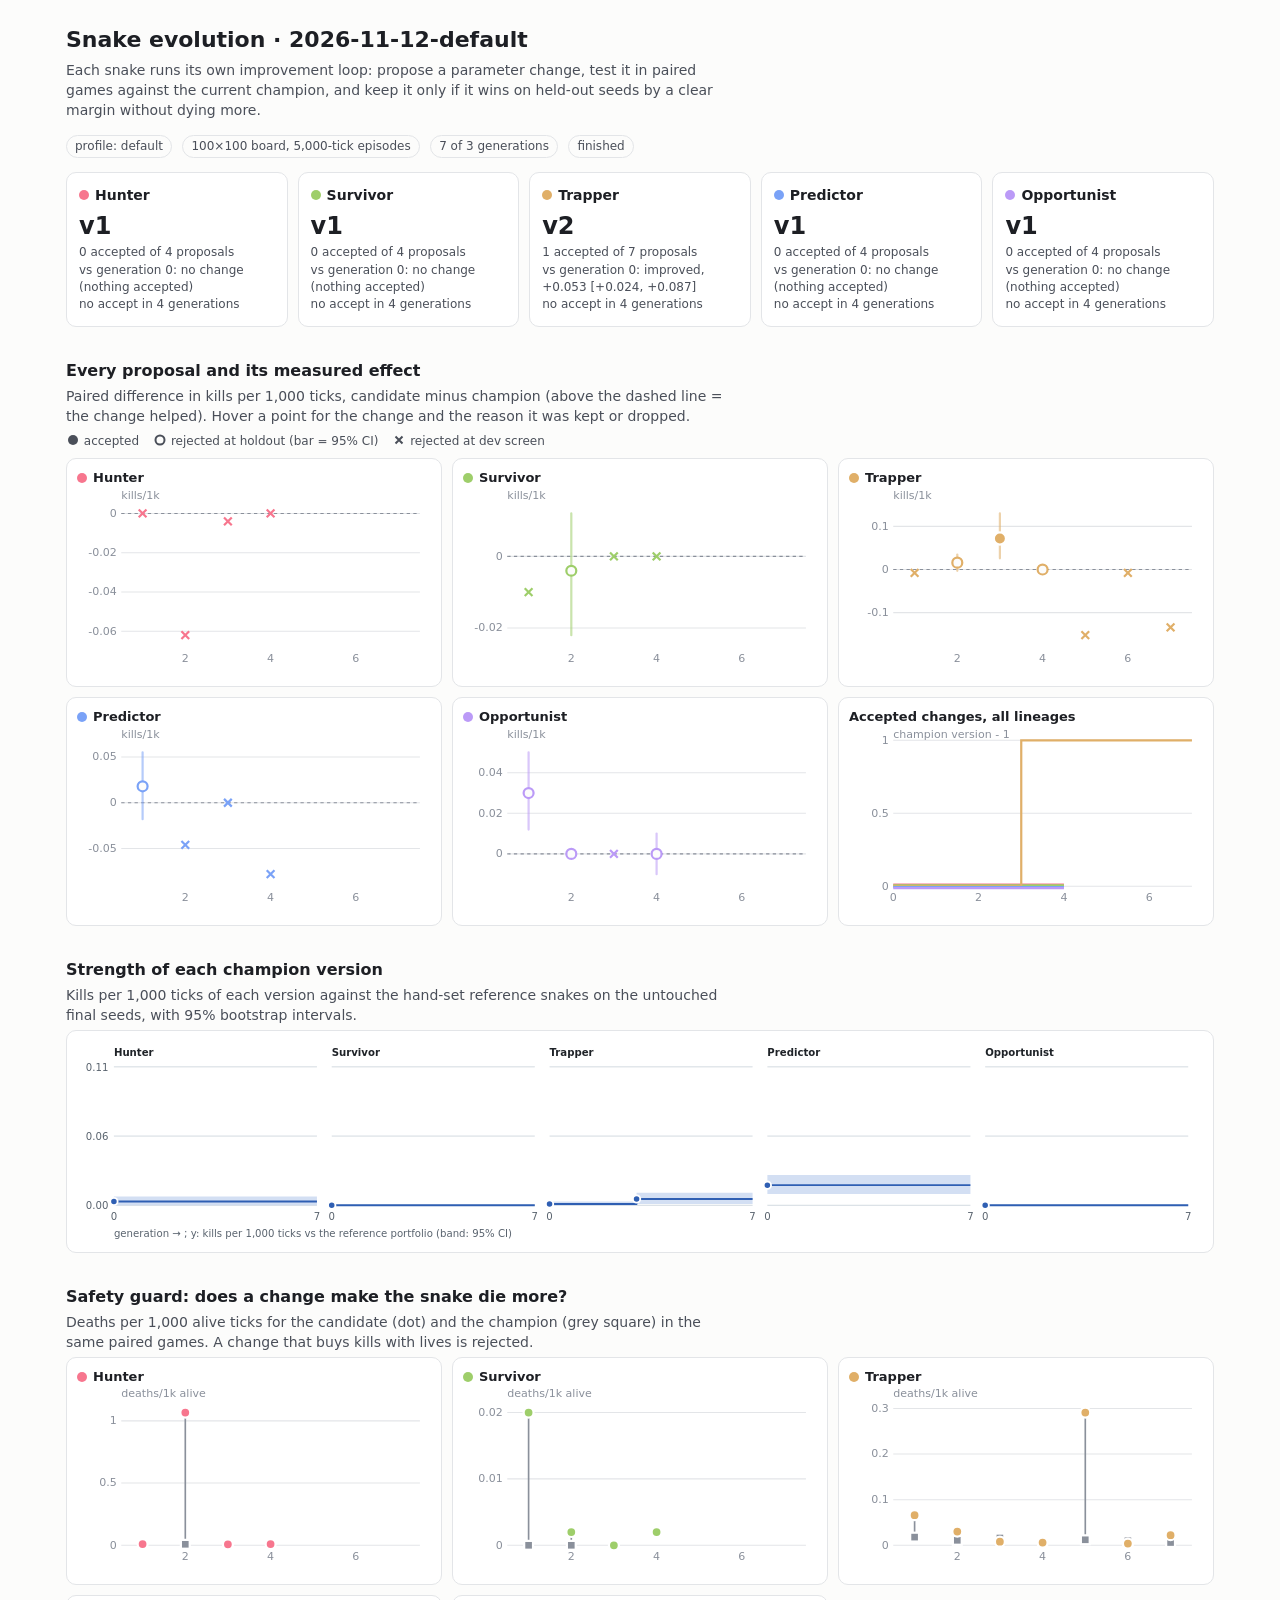
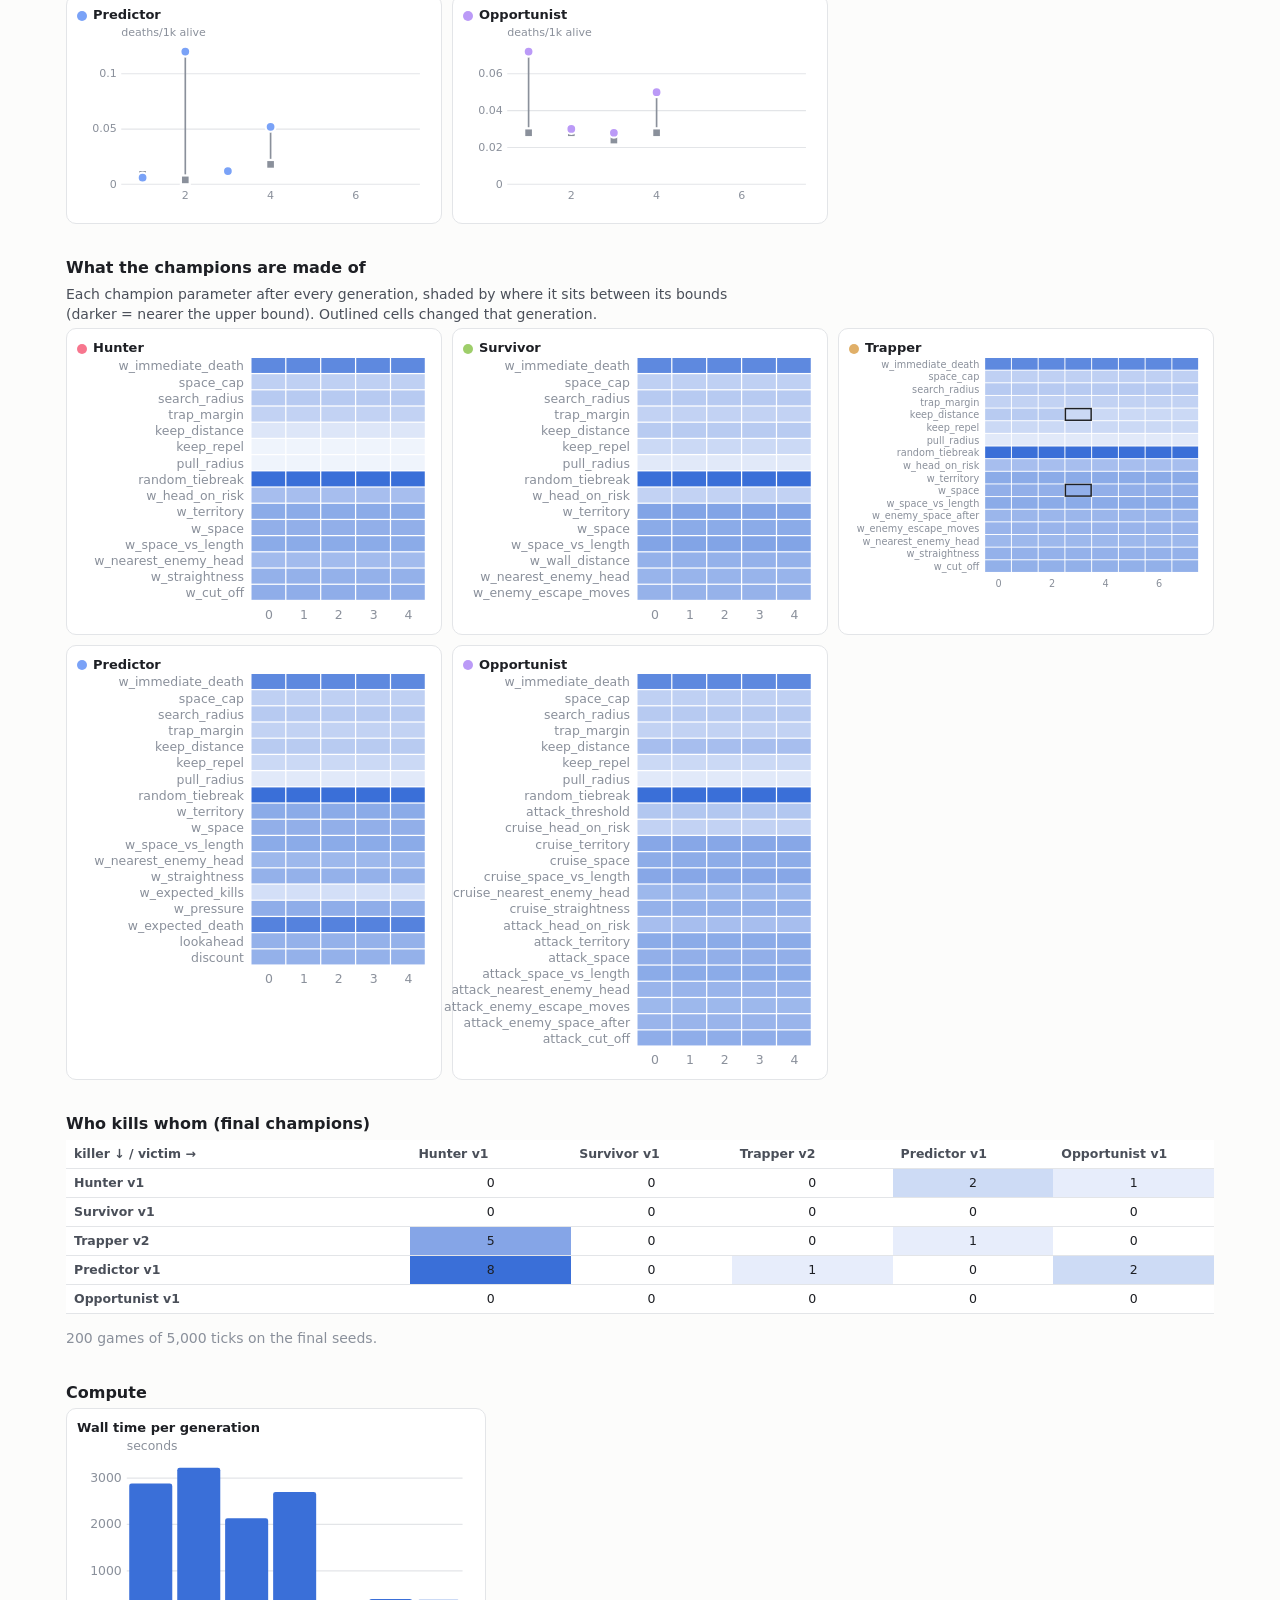
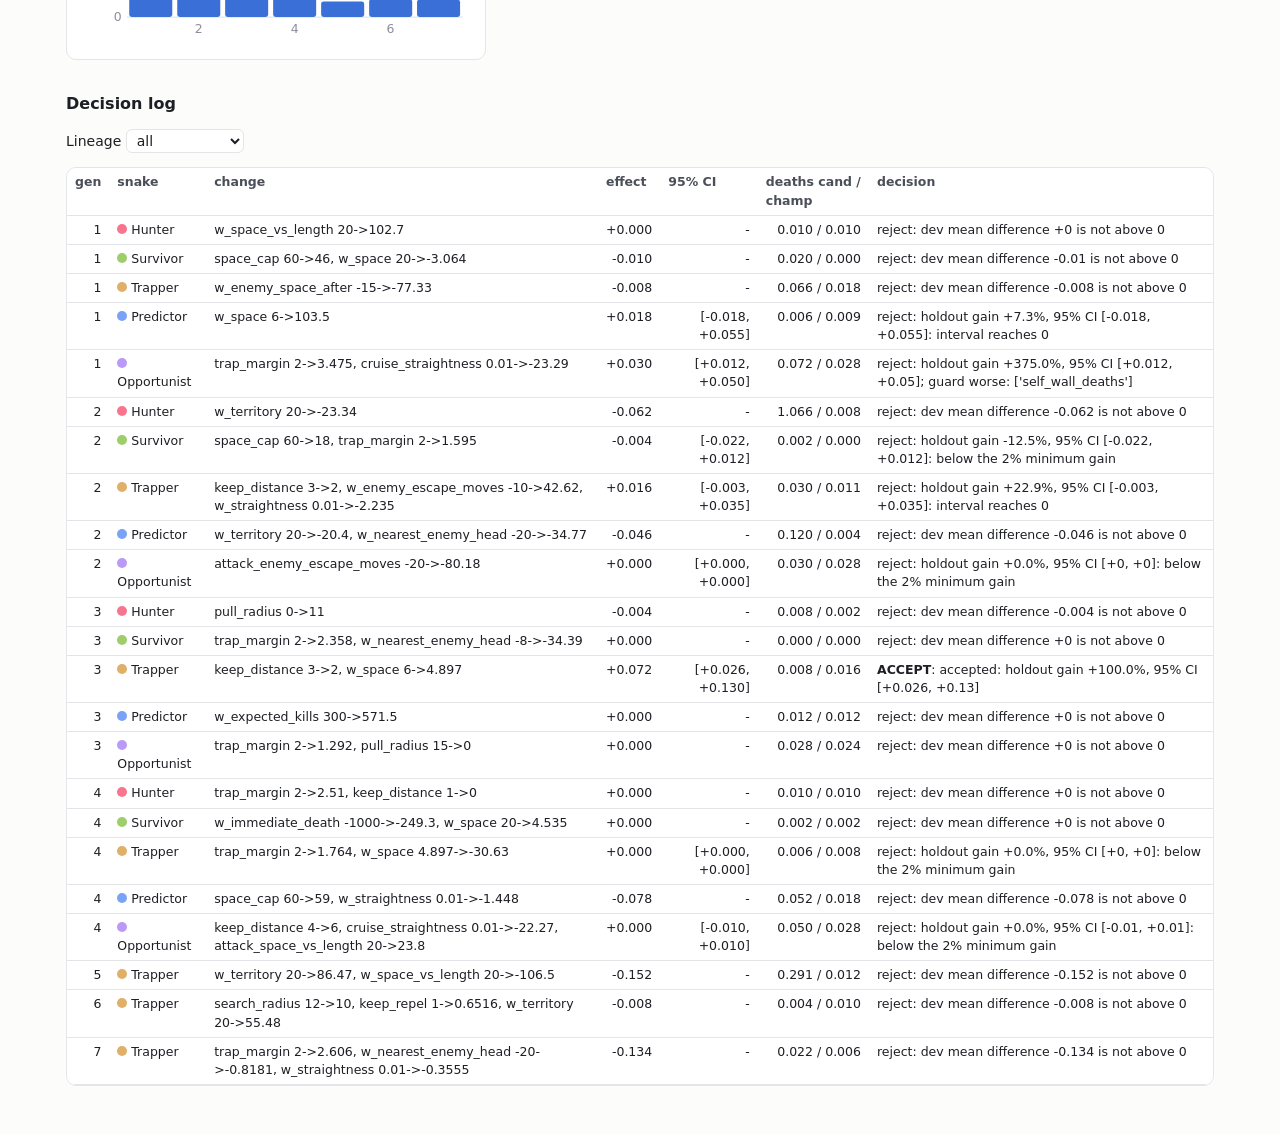
==== commit f8566b25: "data: finish the default-profile run at the specified 10 generations This resumes experiments/2026-1" ====
--- a/experiments/2026-11-12-default/dashboard.html
+++ b/experiments/2026-11-12-default/dashboard.html
@@ -45,71 +45,95 @@
 <p class='lede'>Each snake runs its own improvement loop: propose a parameter change, test it in paired games against the current champion, and keep it only if it wins on held-out seeds by a clear margin without dying more.</p>
 <p><span class='badge'>profile: default</span>
 <span class='badge'>100&times;100 board, 5,000-tick episodes</span>
-<span class='badge'>3 of 3 generations</span>
+<span class='badge'>7 of 3 generations</span>
 <span class='badge'>finished</span>
 </p>
 <div class='tiles'>
-<div class='tile'><div class='name'><span class='dot' style='background:#f7768e'></span>Hunter</div><div class='big'>v1</div><div class='sub'>0 accepted of 3 proposals</div><div class='sub'>vs generation 0: no change (nothing accepted)</div><div class='sub muted'>generation budget</div></div>
-<div class='tile'><div class='name'><span class='dot' style='background:#9ece6a'></span>Survivor</div><div class='big'>v1</div><div class='sub'>0 accepted of 3 proposals</div><div class='sub'>vs generation 0: no change (nothing accepted)</div><div class='sub muted'>generation budget</div></div>
-<div class='tile'><div class='name'><span class='dot' style='background:#e0af68'></span>Trapper</div><div class='big'>v2</div><div class='sub'>1 accepted of 3 proposals</div><div class='sub'>vs generation 0: improved, +0.053 [+0.024, +0.087]</div><div class='sub muted'>generation budget</div></div>
-<div class='tile'><div class='name'><span class='dot' style='background:#7aa2f7'></span>Predictor</div><div class='big'>v1</div><div class='sub'>0 accepted of 3 proposals</div><div class='sub'>vs generation 0: no change (nothing accepted)</div><div class='sub muted'>generation budget</div></div>
-<div class='tile'><div class='name'><span class='dot' style='background:#bb9af7'></span>Opportunist</div><div class='big'>v1</div><div class='sub'>0 accepted of 3 proposals</div><div class='sub'>vs generation 0: no change (nothing accepted)</div><div class='sub muted'>generation budget</div></div>
+<div class='tile'><div class='name'><span class='dot' style='background:#f7768e'></span>Hunter</div><div class='big'>v1</div><div class='sub'>0 accepted of 4 proposals</div><div class='sub'>vs generation 0: no change (nothing accepted)</div><div class='sub muted'>no accept in 4 generations</div></div>
+<div class='tile'><div class='name'><span class='dot' style='background:#9ece6a'></span>Survivor</div><div class='big'>v1</div><div class='sub'>0 accepted of 4 proposals</div><div class='sub'>vs generation 0: no change (nothing accepted)</div><div class='sub muted'>no accept in 4 generations</div></div>
+<div class='tile'><div class='name'><span class='dot' style='background:#e0af68'></span>Trapper</div><div class='big'>v2</div><div class='sub'>1 accepted of 7 proposals</div><div class='sub'>vs generation 0: improved, +0.053 [+0.024, +0.087]</div><div class='sub muted'>no accept in 4 generations</div></div>
+<div class='tile'><div class='name'><span class='dot' style='background:#7aa2f7'></span>Predictor</div><div class='big'>v1</div><div class='sub'>0 accepted of 4 proposals</div><div class='sub'>vs generation 0: no change (nothing accepted)</div><div class='sub muted'>no accept in 4 generations</div></div>
+<div class='tile'><div class='name'><span class='dot' style='background:#bb9af7'></span>Opportunist</div><div class='big'>v1</div><div class='sub'>0 accepted of 4 proposals</div><div class='sub'>vs generation 0: no change (nothing accepted)</div><div class='sub muted'>no accept in 4 generations</div></div>
 </div>
 <h2>Every proposal and its measured effect</h2>
 <p class='lede'>Paired difference in kills per 1,000 ticks, candidate minus champion (above the dashed line = the change helped). Hover a point for the change and the reason it was kept or dropped.</p>
 <div class="legend"><span><svg viewBox="0 0 14 14"><circle cx="7" cy="7" r="5" fill="var(--ink2)"/></svg> accepted</span><span><svg viewBox="0 0 14 14"><circle cx="7" cy="7" r="4.5" fill="none" stroke="var(--ink2)" stroke-width="2"/></svg> rejected at holdout (bar = 95% CI)</span><span><svg viewBox="0 0 14 14"><path d="M3.5,3.5l7,7m0,-7l-7,7" stroke="var(--ink2)" stroke-width="2"/></svg> rejected at dev screen</span></div>
 <div class='grid5'>
-<figure><figcaption><span class='dot' style='background:#f7768e'></span>Hunter</figcaption><svg viewBox="0 0 320 170" role="img" aria-label="Hunter: effect of each proposal"><line class="grid" x1="40" x2="310" y1="129.5" y2="129.5"/><text class="tick" x="36" y="132.5" text-anchor="end">-0.06</text><line class="grid" x1="40" x2="310" y1="94.0" y2="94.0"/><text class="tick" x="36" y="97.0" text-anchor="end">-0.04</text><line class="grid" x1="40" x2="310" y1="58.5" y2="58.5"/><text class="tick" x="36" y="61.5" text-anchor="end">-0.02</text><line class="grid" x1="40" x2="310" y1="23.0" y2="23.0"/><text class="tick" x="36" y="26.0" text-anchor="end">0</text><text class="tick" x="85.0" y="157" text-anchor="middle">1</text><text class="tick" x="175.0" y="157" text-anchor="middle">2</text><text class="tick" x="265.0" y="157" text-anchor="middle">3</text><text class="tick" x="40" y="10">kills/1k</text><line class="zero" x1="40" x2="310" y1="23.0" y2="23.0"/><g><title>generation 1: rejected at dev
+<figure><figcaption><span class='dot' style='background:#f7768e'></span>Hunter</figcaption><svg viewBox="0 0 320 170" role="img" aria-label="Hunter: effect of each proposal"><line class="grid" x1="40" x2="310" y1="129.5" y2="129.5"/><text class="tick" x="36" y="132.5" text-anchor="end">-0.06</text><line class="grid" x1="40" x2="310" y1="94.0" y2="94.0"/><text class="tick" x="36" y="97.0" text-anchor="end">-0.04</text><line class="grid" x1="40" x2="310" y1="58.5" y2="58.5"/><text class="tick" x="36" y="61.5" text-anchor="end">-0.02</text><line class="grid" x1="40" x2="310" y1="23.0" y2="23.0"/><text class="tick" x="36" y="26.0" text-anchor="end">0</text><text class="tick" x="97.9" y="157" text-anchor="middle">2</text><text class="tick" x="175.0" y="157" text-anchor="middle">4</text><text class="tick" x="252.1" y="157" text-anchor="middle">6</text><text class="tick" x="40" y="10">kills/1k</text><line class="zero" x1="40" x2="310" y1="23.0" y2="23.0"/><g><title>generation 1: rejected at dev
 change: w_space_vs_length 20-&gt;102.7
 effect +0.000
-dev mean difference +0 is not above 0</title><path d="M81.5,19.5l7,7m0,-7l-7,7" stroke="#f7768e" stroke-width="2"/><rect class="hit" x="76.0" y="12" width="18" height="132"/></g><g><title>generation 2: rejected at dev
+dev mean difference +0 is not above 0</title><path d="M55.8,19.5l7,7m0,-7l-7,7" stroke="#f7768e" stroke-width="2"/><rect class="hit" x="50.3" y="12" width="18" height="132"/></g><g><title>generation 2: rejected at dev
 change: w_territory 20-&gt;-23.34
 effect -0.062
-dev mean difference -0.062 is not above 0</title><path d="M171.5,129.5l7,7m0,-7l-7,7" stroke="#f7768e" stroke-width="2"/><rect class="hit" x="166.0" y="12" width="18" height="132"/></g><g><title>generation 3: rejected at dev
+dev mean difference -0.062 is not above 0</title><path d="M94.4,129.5l7,7m0,-7l-7,7" stroke="#f7768e" stroke-width="2"/><rect class="hit" x="88.9" y="12" width="18" height="132"/></g><g><title>generation 3: rejected at dev
 change: pull_radius 0-&gt;11
 effect -0.004
-dev mean difference -0.004 is not above 0</title><path d="M261.5,26.6l7,7m0,-7l-7,7" stroke="#f7768e" stroke-width="2"/><rect class="hit" x="256.0" y="12" width="18" height="132"/></g></svg></figure>
-<figure><figcaption><span class='dot' style='background:#9ece6a'></span>Survivor</figcaption><svg viewBox="0 0 320 170" role="img" aria-label="Survivor: effect of each proposal"><line class="grid" x1="40" x2="310" y1="126.5" y2="126.5"/><text class="tick" x="36" y="129.5" text-anchor="end">-0.02</text><line class="grid" x1="40" x2="310" y1="61.8" y2="61.8"/><text class="tick" x="36" y="64.8" text-anchor="end">0</text><text class="tick" x="85.0" y="157" text-anchor="middle">1</text><text class="tick" x="175.0" y="157" text-anchor="middle">2</text><text class="tick" x="265.0" y="157" text-anchor="middle">3</text><text class="tick" x="40" y="10">kills/1k</text><line class="zero" x1="40" x2="310" y1="61.8" y2="61.8"/><g><title>generation 1: rejected at dev
+dev mean difference -0.004 is not above 0</title><path d="M132.9,26.6l7,7m0,-7l-7,7" stroke="#f7768e" stroke-width="2"/><rect class="hit" x="127.4" y="12" width="18" height="132"/></g><g><title>generation 4: rejected at dev
+change: trap_margin 2-&gt;2.51, keep_distance 1-&gt;0
+effect +0.000
+dev mean difference +0 is not above 0</title><path d="M171.5,19.5l7,7m0,-7l-7,7" stroke="#f7768e" stroke-width="2"/><rect class="hit" x="166.0" y="12" width="18" height="132"/></g></svg></figure>
+<figure><figcaption><span class='dot' style='background:#9ece6a'></span>Survivor</figcaption><svg viewBox="0 0 320 170" role="img" aria-label="Survivor: effect of each proposal"><line class="grid" x1="40" x2="310" y1="126.5" y2="126.5"/><text class="tick" x="36" y="129.5" text-anchor="end">-0.02</text><line class="grid" x1="40" x2="310" y1="61.8" y2="61.8"/><text class="tick" x="36" y="64.8" text-anchor="end">0</text><text class="tick" x="97.9" y="157" text-anchor="middle">2</text><text class="tick" x="175.0" y="157" text-anchor="middle">4</text><text class="tick" x="252.1" y="157" text-anchor="middle">6</text><text class="tick" x="40" y="10">kills/1k</text><line class="zero" x1="40" x2="310" y1="61.8" y2="61.8"/><g><title>generation 1: rejected at dev
 change: space_cap 60-&gt;46, w_space 20-&gt;-3.064
 effect -0.010
-dev mean difference -0.01 is not above 0</title><path d="M81.5,90.7l7,7m0,-7l-7,7" stroke="#9ece6a" stroke-width="2"/><rect class="hit" x="76.0" y="12" width="18" height="132"/></g><g><title>generation 2: rejected at holdout
+dev mean difference -0.01 is not above 0</title><path d="M55.8,90.7l7,7m0,-7l-7,7" stroke="#9ece6a" stroke-width="2"/><rect class="hit" x="50.3" y="12" width="18" height="132"/></g><g><title>generation 2: rejected at holdout
 change: space_cap 60-&gt;18, trap_margin 2-&gt;1.595
 effect -0.004, 95% CI [-0.022, +0.012]
-holdout gain -12.5%, 95% CI [-0.022, +0.012]: below the 2% minimum gain</title><line class="ci" stroke="#9ece6a" x1="175.0" x2="175.0" y1="133.0" y2="23.0"/><circle cx="175.0" cy="74.8" r="4.5" fill="var(--surface)" stroke="#9ece6a" stroke-width="2"/><rect class="hit" x="166.0" y="12" width="18" height="132"/></g><g><title>generation 3: rejected at dev
+holdout gain -12.5%, 95% CI [-0.022, +0.012]: below the 2% minimum gain</title><line class="ci" stroke="#9ece6a" x1="97.9" x2="97.9" y1="133.0" y2="23.0"/><circle cx="97.9" cy="74.8" r="4.5" fill="var(--surface)" stroke="#9ece6a" stroke-width="2"/><rect class="hit" x="88.9" y="12" width="18" height="132"/></g><g><title>generation 3: rejected at dev
 change: trap_margin 2-&gt;2.358, w_nearest_enemy_head -8-&gt;-34.39
 effect +0.000
-dev mean difference +0 is not above 0</title><path d="M261.5,58.3l7,7m0,-7l-7,7" stroke="#9ece6a" stroke-width="2"/><rect class="hit" x="256.0" y="12" width="18" height="132"/></g></svg></figure>
-<figure><figcaption><span class='dot' style='background:#e0af68'></span>Trapper</figcaption><svg viewBox="0 0 320 170" role="img" aria-label="Trapper: effect of each proposal"><line class="grid" x1="40" x2="310" y1="126.6" y2="126.6"/><text class="tick" x="36" y="129.6" text-anchor="end">0</text><line class="grid" x1="40" x2="310" y1="86.8" y2="86.8"/><text class="tick" x="36" y="89.8" text-anchor="end">0.05</text><line class="grid" x1="40" x2="310" y1="46.9" y2="46.9"/><text class="tick" x="36" y="49.9" text-anchor="end">0.1</text><text class="tick" x="85.0" y="157" text-anchor="middle">1</text><text class="tick" x="175.0" y="157" text-anchor="middle">2</text><text class="tick" x="265.0" y="157" text-anchor="middle">3</text><text class="tick" x="40" y="10">kills/1k</text><line class="zero" x1="40" x2="310" y1="126.6" y2="126.6"/><g><title>generation 1: rejected at dev
+dev mean difference +0 is not above 0</title><path d="M132.9,58.3l7,7m0,-7l-7,7" stroke="#9ece6a" stroke-width="2"/><rect class="hit" x="127.4" y="12" width="18" height="132"/></g><g><title>generation 4: rejected at dev
+change: w_immediate_death -1000-&gt;-249.3, w_space 20-&gt;4.535
+effect +0.000
+dev mean difference +0 is not above 0</title><path d="M171.5,58.3l7,7m0,-7l-7,7" stroke="#9ece6a" stroke-width="2"/><rect class="hit" x="166.0" y="12" width="18" height="132"/></g></svg></figure>
+<figure><figcaption><span class='dot' style='background:#e0af68'></span>Trapper</figcaption><svg viewBox="0 0 320 170" role="img" aria-label="Trapper: effect of each proposal"><line class="grid" x1="40" x2="310" y1="112.7" y2="112.7"/><text class="tick" x="36" y="115.7" text-anchor="end">-0.1</text><line class="grid" x1="40" x2="310" y1="73.7" y2="73.7"/><text class="tick" x="36" y="76.7" text-anchor="end">0</text><line class="grid" x1="40" x2="310" y1="34.7" y2="34.7"/><text class="tick" x="36" y="37.7" text-anchor="end">0.1</text><text class="tick" x="97.9" y="157" text-anchor="middle">2</text><text class="tick" x="175.0" y="157" text-anchor="middle">4</text><text class="tick" x="252.1" y="157" text-anchor="middle">6</text><text class="tick" x="40" y="10">kills/1k</text><line class="zero" x1="40" x2="310" y1="73.7" y2="73.7"/><g><title>generation 1: rejected at dev
 change: w_enemy_space_after -15-&gt;-77.33
 effect -0.008
-dev mean difference -0.008 is not above 0</title><path d="M81.5,129.5l7,7m0,-7l-7,7" stroke="#e0af68" stroke-width="2"/><rect class="hit" x="76.0" y="12" width="18" height="132"/></g><g><title>generation 2: rejected at holdout
+dev mean difference -0.008 is not above 0</title><path d="M55.8,73.3l7,7m0,-7l-7,7" stroke="#e0af68" stroke-width="2"/><rect class="hit" x="50.3" y="12" width="18" height="132"/></g><g><title>generation 2: rejected at holdout
 change: keep_distance 3-&gt;2, w_enemy_escape_moves -10-&gt;42.62, w_straightness 0.01-&gt;-2.235
 effect +0.016, 95% CI [-0.003, +0.035]
-holdout gain +22.9%, 95% CI [-0.003, +0.035]: interval reaches 0</title><line class="ci" stroke="#e0af68" x1="175.0" x2="175.0" y1="129.0" y2="98.7"/><circle cx="175.0" cy="113.9" r="4.5" fill="var(--surface)" stroke="#e0af68" stroke-width="2"/><rect class="hit" x="166.0" y="12" width="18" height="132"/></g><g><title>generation 3: ACCEPTED at holdout
+holdout gain +22.9%, 95% CI [-0.003, +0.035]: interval reaches 0</title><line class="ci" stroke="#e0af68" x1="97.9" x2="97.9" y1="74.9" y2="60.1"/><circle cx="97.9" cy="67.5" r="4.5" fill="var(--surface)" stroke="#e0af68" stroke-width="2"/><rect class="hit" x="88.9" y="12" width="18" height="132"/></g><g><title>generation 3: ACCEPTED at holdout
 change: keep_distance 3-&gt;2, w_space 6-&gt;4.897
 effect +0.072, 95% CI [+0.026, +0.130]
-accepted: holdout gain +100.0%, 95% CI [+0.026, +0.13]</title><line class="ci" stroke="#e0af68" x1="265.0" x2="265.0" y1="105.9" y2="23.0"/><circle cx="265.0" cy="69.2" r="5.5" fill="#e0af68" class="ring"/><rect class="hit" x="256.0" y="12" width="18" height="132"/></g></svg></figure>
-<figure><figcaption><span class='dot' style='background:#7aa2f7'></span>Predictor</figcaption><svg viewBox="0 0 320 170" role="img" aria-label="Predictor: effect of each proposal"><line class="grid" x1="40" x2="310" y1="137.4" y2="137.4"/><text class="tick" x="36" y="140.4" text-anchor="end">-0.05</text><line class="grid" x1="40" x2="310" y1="82.9" y2="82.9"/><text class="tick" x="36" y="85.9" text-anchor="end">0</text><line class="grid" x1="40" x2="310" y1="28.4" y2="28.4"/><text class="tick" x="36" y="31.4" text-anchor="end">0.05</text><text class="tick" x="85.0" y="157" text-anchor="middle">1</text><text class="tick" x="175.0" y="157" text-anchor="middle">2</text><text class="tick" x="265.0" y="157" text-anchor="middle">3</text><text class="tick" x="40" y="10">kills/1k</text><line class="zero" x1="40" x2="310" y1="82.9" y2="82.9"/><g><title>generation 1: rejected at holdout
+accepted: holdout gain +100.0%, 95% CI [+0.026, +0.13]</title><line class="ci" stroke="#e0af68" x1="136.4" x2="136.4" y1="63.6" y2="23.0"/><circle cx="136.4" cy="45.6" r="5.5" fill="#e0af68" class="ring"/><rect class="hit" x="127.4" y="12" width="18" height="132"/></g><g><title>generation 4: rejected at holdout
+change: trap_margin 2-&gt;1.764, w_space 4.897-&gt;-30.63
+effect +0.000, 95% CI [+0.000, +0.000]
+holdout gain +0.0%, 95% CI [+0, +0]: below the 2% minimum gain</title><line class="ci" stroke="#e0af68" x1="175.0" x2="175.0" y1="73.7" y2="73.7"/><circle cx="175.0" cy="73.7" r="4.5" fill="var(--surface)" stroke="#e0af68" stroke-width="2"/><rect class="hit" x="166.0" y="12" width="18" height="132"/></g><g><title>generation 5: rejected at dev
+change: w_territory 20-&gt;86.47, w_space_vs_length 20-&gt;-106.5
+effect -0.152
+dev mean difference -0.152 is not above 0</title><path d="M210.1,129.5l7,7m0,-7l-7,7" stroke="#e0af68" stroke-width="2"/><rect class="hit" x="204.6" y="12" width="18" height="132"/></g><g><title>generation 6: rejected at dev
+change: search_radius 12-&gt;10, keep_repel 1-&gt;0.6516, w_territory 20-&gt;55.48
+effect -0.008
+dev mean difference -0.008 is not above 0</title><path d="M248.6,73.3l7,7m0,-7l-7,7" stroke="#e0af68" stroke-width="2"/><rect class="hit" x="243.1" y="12" width="18" height="132"/></g><g><title>generation 7: rejected at dev
+change: trap_margin 2-&gt;2.606, w_nearest_enemy_head -20-&gt;-0.8181, w_straightness 0.01-&gt;-0.3555
+effect -0.134
+dev mean difference -0.134 is not above 0</title><path d="M287.2,122.5l7,7m0,-7l-7,7" stroke="#e0af68" stroke-width="2"/><rect class="hit" x="281.7" y="12" width="18" height="132"/></g></svg></figure>
+<figure><figcaption><span class='dot' style='background:#7aa2f7'></span>Predictor</figcaption><svg viewBox="0 0 320 170" role="img" aria-label="Predictor: effect of each proposal"><line class="grid" x1="40" x2="310" y1="109.8" y2="109.8"/><text class="tick" x="36" y="112.8" text-anchor="end">-0.05</text><line class="grid" x1="40" x2="310" y1="68.5" y2="68.5"/><text class="tick" x="36" y="71.5" text-anchor="end">0</text><line class="grid" x1="40" x2="310" y1="27.1" y2="27.1"/><text class="tick" x="36" y="30.1" text-anchor="end">0.05</text><text class="tick" x="97.9" y="157" text-anchor="middle">2</text><text class="tick" x="175.0" y="157" text-anchor="middle">4</text><text class="tick" x="252.1" y="157" text-anchor="middle">6</text><text class="tick" x="40" y="10">kills/1k</text><line class="zero" x1="40" x2="310" y1="68.5" y2="68.5"/><g><title>generation 1: rejected at holdout
 change: w_space 6-&gt;103.5
 effect +0.018, 95% CI [-0.018, +0.055]
-holdout gain +7.3%, 95% CI [-0.018, +0.055]: interval reaches 0</title><line class="ci" stroke="#7aa2f7" x1="85.0" x2="85.0" y1="102.5" y2="23.0"/><circle cx="85.0" cy="63.3" r="4.5" fill="var(--surface)" stroke="#7aa2f7" stroke-width="2"/><rect class="hit" x="76.0" y="12" width="18" height="132"/></g><g><title>generation 2: rejected at dev
+holdout gain +7.3%, 95% CI [-0.018, +0.055]: interval reaches 0</title><line class="ci" stroke="#7aa2f7" x1="59.3" x2="59.3" y1="83.4" y2="23.0"/><circle cx="59.3" cy="53.6" r="4.5" fill="var(--surface)" stroke="#7aa2f7" stroke-width="2"/><rect class="hit" x="50.3" y="12" width="18" height="132"/></g><g><title>generation 2: rejected at dev
 change: w_territory 20-&gt;-20.4, w_nearest_enemy_head -20-&gt;-34.77
 effect -0.046
-dev mean difference -0.046 is not above 0</title><path d="M171.5,129.5l7,7m0,-7l-7,7" stroke="#7aa2f7" stroke-width="2"/><rect class="hit" x="166.0" y="12" width="18" height="132"/></g><g><title>generation 3: rejected at dev
+dev mean difference -0.046 is not above 0</title><path d="M94.4,103.0l7,7m0,-7l-7,7" stroke="#7aa2f7" stroke-width="2"/><rect class="hit" x="88.9" y="12" width="18" height="132"/></g><g><title>generation 3: rejected at dev
 change: w_expected_kills 300-&gt;571.5
 effect +0.000
-dev mean difference +0 is not above 0</title><path d="M261.5,79.4l7,7m0,-7l-7,7" stroke="#7aa2f7" stroke-width="2"/><rect class="hit" x="256.0" y="12" width="18" height="132"/></g></svg></figure>
-<figure><figcaption><span class='dot' style='background:#bb9af7'></span>Opportunist</figcaption><svg viewBox="0 0 320 170" role="img" aria-label="Opportunist: effect of each proposal"><line class="grid" x1="40" x2="310" y1="133.0" y2="133.0"/><text class="tick" x="36" y="136.0" text-anchor="end">0</text><line class="grid" x1="40" x2="310" y1="89.0" y2="89.0"/><text class="tick" x="36" y="92.0" text-anchor="end">0.02</text><line class="grid" x1="40" x2="310" y1="45.0" y2="45.0"/><text class="tick" x="36" y="48.0" text-anchor="end">0.04</text><text class="tick" x="85.0" y="157" text-anchor="middle">1</text><text class="tick" x="175.0" y="157" text-anchor="middle">2</text><text class="tick" x="265.0" y="157" text-anchor="middle">3</text><text class="tick" x="40" y="10">kills/1k</text><line class="zero" x1="40" x2="310" y1="133.0" y2="133.0"/><g><title>generation 1: rejected at holdout
+dev mean difference +0 is not above 0</title><path d="M132.9,65.0l7,7m0,-7l-7,7" stroke="#7aa2f7" stroke-width="2"/><rect class="hit" x="127.4" y="12" width="18" height="132"/></g><g><title>generation 4: rejected at dev
+change: space_cap 60-&gt;59, w_straightness 0.01-&gt;-1.448
+effect -0.078
+dev mean difference -0.078 is not above 0</title><path d="M171.5,129.5l7,7m0,-7l-7,7" stroke="#7aa2f7" stroke-width="2"/><rect class="hit" x="166.0" y="12" width="18" height="132"/></g></svg></figure>
+<figure><figcaption><span class='dot' style='background:#bb9af7'></span>Opportunist</figcaption><svg viewBox="0 0 320 170" role="img" aria-label="Opportunist: effect of each proposal"><line class="grid" x1="40" x2="310" y1="114.7" y2="114.7"/><text class="tick" x="36" y="117.7" text-anchor="end">0</text><line class="grid" x1="40" x2="310" y1="78.0" y2="78.0"/><text class="tick" x="36" y="81.0" text-anchor="end">0.02</text><line class="grid" x1="40" x2="310" y1="41.3" y2="41.3"/><text class="tick" x="36" y="44.3" text-anchor="end">0.04</text><text class="tick" x="97.9" y="157" text-anchor="middle">2</text><text class="tick" x="175.0" y="157" text-anchor="middle">4</text><text class="tick" x="252.1" y="157" text-anchor="middle">6</text><text class="tick" x="40" y="10">kills/1k</text><line class="zero" x1="40" x2="310" y1="114.7" y2="114.7"/><g><title>generation 1: rejected at holdout
 change: trap_margin 2-&gt;3.475, cruise_straightness 0.01-&gt;-23.29
 effect +0.030, 95% CI [+0.012, +0.050]
-holdout gain +375.0%, 95% CI [+0.012, +0.05]; guard worse: [&#x27;self_wall_deaths&#x27;]</title><line class="ci" stroke="#bb9af7" x1="85.0" x2="85.0" y1="106.6" y2="23.0"/><circle cx="85.0" cy="67.0" r="4.5" fill="var(--surface)" stroke="#bb9af7" stroke-width="2"/><rect class="hit" x="76.0" y="12" width="18" height="132"/></g><g><title>generation 2: rejected at holdout
+holdout gain +375.0%, 95% CI [+0.012, +0.05]; guard worse: [&#x27;self_wall_deaths&#x27;]</title><line class="ci" stroke="#bb9af7" x1="59.3" x2="59.3" y1="92.7" y2="23.0"/><circle cx="59.3" cy="59.7" r="4.5" fill="var(--surface)" stroke="#bb9af7" stroke-width="2"/><rect class="hit" x="50.3" y="12" width="18" height="132"/></g><g><title>generation 2: rejected at holdout
 change: attack_enemy_escape_moves -20-&gt;-80.18
 effect +0.000, 95% CI [+0.000, +0.000]
-holdout gain +0.0%, 95% CI [+0, +0]: below the 2% minimum gain</title><line class="ci" stroke="#bb9af7" x1="175.0" x2="175.0" y1="133.0" y2="133.0"/><circle cx="175.0" cy="133.0" r="4.5" fill="var(--surface)" stroke="#bb9af7" stroke-width="2"/><rect class="hit" x="166.0" y="12" width="18" height="132"/></g><g><title>generation 3: rejected at dev
+holdout gain +0.0%, 95% CI [+0, +0]: below the 2% minimum gain</title><line class="ci" stroke="#bb9af7" x1="97.9" x2="97.9" y1="114.7" y2="114.7"/><circle cx="97.9" cy="114.7" r="4.5" fill="var(--surface)" stroke="#bb9af7" stroke-width="2"/><rect class="hit" x="88.9" y="12" width="18" height="132"/></g><g><title>generation 3: rejected at dev
 change: trap_margin 2-&gt;1.292, pull_radius 15-&gt;0
 effect +0.000
-dev mean difference +0 is not above 0</title><path d="M261.5,129.5l7,7m0,-7l-7,7" stroke="#bb9af7" stroke-width="2"/><rect class="hit" x="256.0" y="12" width="18" height="132"/></g></svg></figure>
-<figure><figcaption>Accepted changes, all lineages</figcaption><svg viewBox="0 0 320 170" role="img" aria-label="Accepted changes over generations"><line class="grid" x1="40" x2="310" y1="144.0" y2="144.0"/><text class="tick" x="36" y="147.0" text-anchor="end">0</text><line class="grid" x1="40" x2="310" y1="78.0" y2="78.0"/><text class="tick" x="36" y="81.0" text-anchor="end">0.5</text><line class="grid" x1="40" x2="310" y1="12.0" y2="12.0"/><text class="tick" x="36" y="15.0" text-anchor="end">1</text><text class="tick" x="40.0" y="157" text-anchor="middle">0</text><text class="tick" x="130.0" y="157" text-anchor="middle">1</text><text class="tick" x="220.0" y="157" text-anchor="middle">2</text><text class="tick" x="310.0" y="157" text-anchor="middle">3</text><text class="tick" x="40" y="10">champion version - 1</text><polyline points="40.0,142.4 130.0,142.4 130.0,142.4 220.0,142.4 220.0,142.4 310.0,142.4 310.0,142.4" fill="none" stroke="#f7768e" stroke-width="2"><title>Hunter: 0 accepted</title></polyline><polyline points="40.0,143.2 130.0,143.2 130.0,143.2 220.0,143.2 220.0,143.2 310.0,143.2 310.0,143.2" fill="none" stroke="#9ece6a" stroke-width="2"><title>Survivor: 0 accepted</title></polyline><polyline points="40.0,144.0 130.0,144.0 130.0,144.0 220.0,144.0 220.0,144.0 310.0,144.0 310.0,12.0" fill="none" stroke="#e0af68" stroke-width="2"><title>Trapper: 1 accepted</title></polyline><polyline points="40.0,144.8 130.0,144.8 130.0,144.8 220.0,144.8 220.0,144.8 310.0,144.8 310.0,144.8" fill="none" stroke="#7aa2f7" stroke-width="2"><title>Predictor: 0 accepted</title></polyline><polyline points="40.0,145.6 130.0,145.6 130.0,145.6 220.0,145.6 220.0,145.6 310.0,145.6 310.0,145.6" fill="none" stroke="#bb9af7" stroke-width="2"><title>Opportunist: 0 accepted</title></polyline></svg></figure></div>
+dev mean difference +0 is not above 0</title><path d="M132.9,111.2l7,7m0,-7l-7,7" stroke="#bb9af7" stroke-width="2"/><rect class="hit" x="127.4" y="12" width="18" height="132"/></g><g><title>generation 4: rejected at holdout
+change: keep_distance 4-&gt;6, cruise_straightness 0.01-&gt;-22.27, attack_space_vs_length 20-&gt;23.8
+effect +0.000, 95% CI [-0.010, +0.010]
+holdout gain +0.0%, 95% CI [-0.01, +0.01]: below the 2% minimum gain</title><line class="ci" stroke="#bb9af7" x1="175.0" x2="175.0" y1="133.0" y2="96.3"/><circle cx="175.0" cy="114.7" r="4.5" fill="var(--surface)" stroke="#bb9af7" stroke-width="2"/><rect class="hit" x="166.0" y="12" width="18" height="132"/></g></svg></figure>
+<figure><figcaption>Accepted changes, all lineages</figcaption><svg viewBox="0 0 320 170" role="img" aria-label="Accepted changes over generations"><line class="grid" x1="40" x2="310" y1="144.0" y2="144.0"/><text class="tick" x="36" y="147.0" text-anchor="end">0</text><line class="grid" x1="40" x2="310" y1="78.0" y2="78.0"/><text class="tick" x="36" y="81.0" text-anchor="end">0.5</text><line class="grid" x1="40" x2="310" y1="12.0" y2="12.0"/><text class="tick" x="36" y="15.0" text-anchor="end">1</text><text class="tick" x="40.0" y="157" text-anchor="middle">0</text><text class="tick" x="117.1" y="157" text-anchor="middle">2</text><text class="tick" x="194.3" y="157" text-anchor="middle">4</text><text class="tick" x="271.4" y="157" text-anchor="middle">6</text><text class="tick" x="40" y="10">champion version - 1</text><polyline points="40.0,142.4 78.6,142.4 78.6,142.4 117.1,142.4 117.1,142.4 155.7,142.4 155.7,142.4 194.3,142.4 194.3,142.4" fill="none" stroke="#f7768e" stroke-width="2"><title>Hunter: 0 accepted</title></polyline><polyline points="40.0,143.2 78.6,143.2 78.6,143.2 117.1,143.2 117.1,143.2 155.7,143.2 155.7,143.2 194.3,143.2 194.3,143.2" fill="none" stroke="#9ece6a" stroke-width="2"><title>Survivor: 0 accepted</title></polyline><polyline points="40.0,144.0 78.6,144.0 78.6,144.0 117.1,144.0 117.1,144.0 155.7,144.0 155.7,12.0 194.3,12.0 194.3,12.0 232.9,12.0 232.9,12.0 271.4,12.0 271.4,12.0 310.0,12.0 310.0,12.0" fill="none" stroke="#e0af68" stroke-width="2"><title>Trapper: 1 accepted</title></polyline><polyline points="40.0,144.8 78.6,144.8 78.6,144.8 117.1,144.8 117.1,144.8 155.7,144.8 155.7,144.8 194.3,144.8 194.3,144.8" fill="none" stroke="#7aa2f7" stroke-width="2"><title>Predictor: 0 accepted</title></polyline><polyline points="40.0,145.6 78.6,145.6 78.6,145.6 117.1,145.6 117.1,145.6 155.7,145.6 155.7,145.6 194.3,145.6 194.3,145.6" fill="none" stroke="#bb9af7" stroke-width="2"><title>Opportunist: 0 accepted</title></polyline></svg></figure></div>
 <h2>Strength of each champion version</h2>
 <p class='lede'>Kills per 1,000 ticks of each version against the hand-set reference snakes on the untouched final seeds, with 95% bootstrap intervals.</p>
 <figure>
@@ -126,7 +150,7 @@
 <polyline points="40.0,173.9 260.0,173.9" fill="none" stroke="#2f5fb3" stroke-width="2" stroke-linejoin="round"/>
 <circle cx="40.0" cy="173.9" r="4" fill="#2f5fb3" stroke="#ffffff" stroke-width="2"><title>v1 from generation 0: 0.003 kills/1k</title></circle>
 <text x="40.0" y="194" text-anchor="middle" fill="#59636e">0</text>
-<text x="260.0" y="194" text-anchor="middle" fill="#59636e">3</text>
+<text x="260.0" y="194" text-anchor="middle" fill="#59636e">7</text>
 <text x="276" y="16" fill="#1f2328" font-weight="600">Survivor</text>
 <line x1="276" x2="496" y1="178.0" y2="178.0" stroke="#d0d7de" stroke-width="1"/>
 <line x1="276" x2="496" y1="103.0" y2="103.0" stroke="#d0d7de" stroke-width="1"/>
@@ -135,17 +159,17 @@
 <polyline points="276.0,178.0 496.0,178.0" fill="none" stroke="#2f5fb3" stroke-width="2" stroke-linejoin="round"/>
 <circle cx="276.0" cy="178.0" r="4" fill="#2f5fb3" stroke="#ffffff" stroke-width="2"><title>v1 from generation 0: 0.000 kills/1k</title></circle>
 <text x="276.0" y="194" text-anchor="middle" fill="#59636e">0</text>
-<text x="496.0" y="194" text-anchor="middle" fill="#59636e">3</text>
+<text x="496.0" y="194" text-anchor="middle" fill="#59636e">7</text>
 <text x="512" y="16" fill="#1f2328" font-weight="600">Trapper</text>
 <line x1="512" x2="732" y1="178.0" y2="178.0" stroke="#d0d7de" stroke-width="1"/>
 <line x1="512" x2="732" y1="103.0" y2="103.0" stroke="#d0d7de" stroke-width="1"/>
 <line x1="512" x2="732" y1="28.0" y2="28.0" stroke="#d0d7de" stroke-width="1"/>
-<polygon points="512.0,173.9 732.0,173.9 732.0,164.4 732.0,164.4 732.0,176.6 732.0,176.6 732.0,178.0 512.0,178.0" fill="#c8d7f0" opacity="0.8"/>
-<polyline points="512.0,176.6 732.0,176.6 732.0,171.2 732.0,171.2" fill="none" stroke="#2f5fb3" stroke-width="2" stroke-linejoin="round"/>
+<polygon points="512.0,173.9 606.3,173.9 606.3,164.4 732.0,164.4 732.0,176.6 606.3,176.6 606.3,178.0 512.0,178.0" fill="#c8d7f0" opacity="0.8"/>
+<polyline points="512.0,176.6 606.3,176.6 606.3,171.2 732.0,171.2" fill="none" stroke="#2f5fb3" stroke-width="2" stroke-linejoin="round"/>
 <circle cx="512.0" cy="176.6" r="4" fill="#2f5fb3" stroke="#ffffff" stroke-width="2"><title>v1 from generation 0: 0.001 kills/1k</title></circle>
-<circle cx="732.0" cy="171.2" r="4" fill="#2f5fb3" stroke="#ffffff" stroke-width="2"><title>v2 from generation 3: 0.005 kills/1k</title></circle>
+<circle cx="606.3" cy="171.2" r="4" fill="#2f5fb3" stroke="#ffffff" stroke-width="2"><title>v2 from generation 3: 0.005 kills/1k</title></circle>
 <text x="512.0" y="194" text-anchor="middle" fill="#59636e">0</text>
-<text x="732.0" y="194" text-anchor="middle" fill="#59636e">3</text>
+<text x="732.0" y="194" text-anchor="middle" fill="#59636e">7</text>
 <text x="748" y="16" fill="#1f2328" font-weight="600">Predictor</text>
 <line x1="748" x2="968" y1="178.0" y2="178.0" stroke="#d0d7de" stroke-width="1"/>
 <line x1="748" x2="968" y1="103.0" y2="103.0" stroke="#d0d7de" stroke-width="1"/>
@@ -154,7 +178,7 @@
 <polyline points="748.0,156.2 968.0,156.2" fill="none" stroke="#2f5fb3" stroke-width="2" stroke-linejoin="round"/>
 <circle cx="748.0" cy="156.2" r="4" fill="#2f5fb3" stroke="#ffffff" stroke-width="2"><title>v1 from generation 0: 0.016 kills/1k</title></circle>
 <text x="748.0" y="194" text-anchor="middle" fill="#59636e">0</text>
-<text x="968.0" y="194" text-anchor="middle" fill="#59636e">3</text>
+<text x="968.0" y="194" text-anchor="middle" fill="#59636e">7</text>
 <text x="984" y="16" fill="#1f2328" font-weight="600">Opportunist</text>
 <line x1="984" x2="1204" y1="178.0" y2="178.0" stroke="#d0d7de" stroke-width="1"/>
 <line x1="984" x2="1204" y1="103.0" y2="103.0" stroke="#d0d7de" stroke-width="1"/>
@@ -163,7 +187,7 @@
 <polyline points="984.0,178.0 1204.0,178.0" fill="none" stroke="#2f5fb3" stroke-width="2" stroke-linejoin="round"/>
 <circle cx="984.0" cy="178.0" r="4" fill="#2f5fb3" stroke="#ffffff" stroke-width="2"><title>v1 from generation 0: 0.000 kills/1k</title></circle>
 <text x="984.0" y="194" text-anchor="middle" fill="#59636e">0</text>
-<text x="1204.0" y="194" text-anchor="middle" fill="#59636e">3</text>
+<text x="1204.0" y="194" text-anchor="middle" fill="#59636e">7</text>
 <text x="40" y="212" fill="#59636e">generation → ; y: kills per 1,000 ticks vs the reference portfolio (band: 95% CI)</text>
 </svg>
 
@@ -171,25 +195,25 @@
 <h2>Safety guard: does a change make the snake die more?</h2>
 <p class='lede'>Deaths per 1,000 alive ticks for the candidate (dot) and the champion (grey square) in the same paired games. A change that buys kills with lives is rejected.</p>
 <div class='grid5'>
-<figure><figcaption><span class='dot' style='background:#f7768e'></span>Hunter</figcaption><svg viewBox="0 0 320 170" role="img" aria-label="Hunter: deaths, candidate vs champion"><line class="grid" x1="40" x2="310" y1="144.0" y2="144.0"/><text class="tick" x="36" y="147.0" text-anchor="end">0</text><line class="grid" x1="40" x2="310" y1="87.7" y2="87.7"/><text class="tick" x="36" y="90.7" text-anchor="end">0.5</text><line class="grid" x1="40" x2="310" y1="31.5" y2="31.5"/><text class="tick" x="36" y="34.5" text-anchor="end">1</text><text class="tick" x="85.0" y="157" text-anchor="middle">1</text><text class="tick" x="175.0" y="157" text-anchor="middle">2</text><text class="tick" x="265.0" y="157" text-anchor="middle">3</text><text class="tick" x="40" y="10">deaths/1k alive</text><g><title>generation 1: candidate 0.010, champion 0.010 deaths per 1,000 alive ticks</title><line class="link" x1="85.0" x2="85.0" y1="142.9" y2="142.9"/><rect x="81.0" y="138.9" width="8" height="8" fill="var(--muted)" class="ring"/><circle cx="85.0" cy="142.9" r="4.5" fill="#f7768e" class="ring"/><rect class="hit" x="76.0" y="12" width="18" height="132"/></g><g><title>generation 2: candidate 1.066, champion 0.008 deaths per 1,000 alive ticks</title><line class="link" x1="175.0" x2="175.0" y1="143.1" y2="24.0"/><rect x="171.0" y="139.1" width="8" height="8" fill="var(--muted)" class="ring"/><circle cx="175.0" cy="24.0" r="4.5" fill="#f7768e" class="ring"/><rect class="hit" x="166.0" y="12" width="18" height="132"/></g><g><title>generation 3: candidate 0.008, champion 0.002 deaths per 1,000 alive ticks</title><line class="link" x1="265.0" x2="265.0" y1="143.8" y2="143.1"/><rect x="261.0" y="139.8" width="8" height="8" fill="var(--muted)" class="ring"/><circle cx="265.0" cy="143.1" r="4.5" fill="#f7768e" class="ring"/><rect class="hit" x="256.0" y="12" width="18" height="132"/></g></svg></figure>
-<figure><figcaption><span class='dot' style='background:#9ece6a'></span>Survivor</figcaption><svg viewBox="0 0 320 170" role="img" aria-label="Survivor: deaths, candidate vs champion"><line class="grid" x1="40" x2="310" y1="144.0" y2="144.0"/><text class="tick" x="36" y="147.0" text-anchor="end">0</text><line class="grid" x1="40" x2="310" y1="84.0" y2="84.0"/><text class="tick" x="36" y="87.0" text-anchor="end">0.01</text><line class="grid" x1="40" x2="310" y1="24.0" y2="24.0"/><text class="tick" x="36" y="27.0" text-anchor="end">0.02</text><text class="tick" x="85.0" y="157" text-anchor="middle">1</text><text class="tick" x="175.0" y="157" text-anchor="middle">2</text><text class="tick" x="265.0" y="157" text-anchor="middle">3</text><text class="tick" x="40" y="10">deaths/1k alive</text><g><title>generation 1: candidate 0.020, champion 0.000 deaths per 1,000 alive ticks</title><line class="link" x1="85.0" x2="85.0" y1="144.0" y2="24.0"/><rect x="81.0" y="140.0" width="8" height="8" fill="var(--muted)" class="ring"/><circle cx="85.0" cy="24.0" r="4.5" fill="#9ece6a" class="ring"/><rect class="hit" x="76.0" y="12" width="18" height="132"/></g><g><title>generation 2: candidate 0.002, champion 0.000 deaths per 1,000 alive ticks</title><line class="link" x1="175.0" x2="175.0" y1="144.0" y2="132.0"/><rect x="171.0" y="140.0" width="8" height="8" fill="var(--muted)" class="ring"/><circle cx="175.0" cy="132.0" r="4.5" fill="#9ece6a" class="ring"/><rect class="hit" x="166.0" y="12" width="18" height="132"/></g><g><title>generation 3: candidate 0.000, champion 0.000 deaths per 1,000 alive ticks</title><line class="link" x1="265.0" x2="265.0" y1="144.0" y2="144.0"/><rect x="261.0" y="140.0" width="8" height="8" fill="var(--muted)" class="ring"/><circle cx="265.0" cy="144.0" r="4.5" fill="#9ece6a" class="ring"/><rect class="hit" x="256.0" y="12" width="18" height="132"/></g></svg></figure>
-<figure><figcaption><span class='dot' style='background:#e0af68'></span>Trapper</figcaption><svg viewBox="0 0 320 170" role="img" aria-label="Trapper: deaths, candidate vs champion"><line class="grid" x1="40" x2="310" y1="144.0" y2="144.0"/><text class="tick" x="36" y="147.0" text-anchor="end">0</text><line class="grid" x1="40" x2="310" y1="107.7" y2="107.7"/><text class="tick" x="36" y="110.7" text-anchor="end">0.02</text><line class="grid" x1="40" x2="310" y1="71.3" y2="71.3"/><text class="tick" x="36" y="74.3" text-anchor="end">0.04</text><line class="grid" x1="40" x2="310" y1="35.0" y2="35.0"/><text class="tick" x="36" y="38.0" text-anchor="end">0.06</text><text class="tick" x="85.0" y="157" text-anchor="middle">1</text><text class="tick" x="175.0" y="157" text-anchor="middle">2</text><text class="tick" x="265.0" y="157" text-anchor="middle">3</text><text class="tick" x="40" y="10">deaths/1k alive</text><g><title>generation 1: candidate 0.066, champion 0.018 deaths per 1,000 alive ticks</title><line class="link" x1="85.0" x2="85.0" y1="111.3" y2="24.0"/><rect x="81.0" y="107.3" width="8" height="8" fill="var(--muted)" class="ring"/><circle cx="85.0" cy="24.0" r="4.5" fill="#e0af68" class="ring"/><rect class="hit" x="76.0" y="12" width="18" height="132"/></g><g><title>generation 2: candidate 0.030, champion 0.011 deaths per 1,000 alive ticks</title><line class="link" x1="175.0" x2="175.0" y1="124.0" y2="89.5"/><rect x="171.0" y="120.0" width="8" height="8" fill="var(--muted)" class="ring"/><circle cx="175.0" cy="89.5" r="4.5" fill="#e0af68" class="ring"/><rect class="hit" x="166.0" y="12" width="18" height="132"/></g><g><title>generation 3: candidate 0.008, champion 0.016 deaths per 1,000 alive ticks</title><line class="link" x1="265.0" x2="265.0" y1="114.9" y2="129.5"/><rect x="261.0" y="110.9" width="8" height="8" fill="var(--muted)" class="ring"/><circle cx="265.0" cy="129.5" r="4.5" fill="#e0af68" class="ring"/><rect class="hit" x="256.0" y="12" width="18" height="132"/></g></svg></figure>
-<figure><figcaption><span class='dot' style='background:#7aa2f7'></span>Predictor</figcaption><svg viewBox="0 0 320 170" role="img" aria-label="Predictor: deaths, candidate vs champion"><line class="grid" x1="40" x2="310" y1="144.0" y2="144.0"/><text class="tick" x="36" y="147.0" text-anchor="end">0</text><line class="grid" x1="40" x2="310" y1="94.1" y2="94.1"/><text class="tick" x="36" y="97.1" text-anchor="end">0.05</text><line class="grid" x1="40" x2="310" y1="44.1" y2="44.1"/><text class="tick" x="36" y="47.1" text-anchor="end">0.1</text><text class="tick" x="85.0" y="157" text-anchor="middle">1</text><text class="tick" x="175.0" y="157" text-anchor="middle">2</text><text class="tick" x="265.0" y="157" text-anchor="middle">3</text><text class="tick" x="40" y="10">deaths/1k alive</text><g><title>generation 1: candidate 0.006, champion 0.009 deaths per 1,000 alive ticks</title><line class="link" x1="85.0" x2="85.0" y1="135.0" y2="138.0"/><rect x="81.0" y="131.0" width="8" height="8" fill="var(--muted)" class="ring"/><circle cx="85.0" cy="138.0" r="4.5" fill="#7aa2f7" class="ring"/><rect class="hit" x="76.0" y="12" width="18" height="132"/></g><g><title>generation 2: candidate 0.120, champion 0.004 deaths per 1,000 alive ticks</title><line class="link" x1="175.0" x2="175.0" y1="140.0" y2="24.0"/><rect x="171.0" y="136.0" width="8" height="8" fill="var(--muted)" class="ring"/><circle cx="175.0" cy="24.0" r="4.5" fill="#7aa2f7" class="ring"/><rect class="hit" x="166.0" y="12" width="18" height="132"/></g><g><title>generation 3: candidate 0.012, champion 0.012 deaths per 1,000 alive ticks</title><line class="link" x1="265.0" x2="265.0" y1="132.0" y2="132.0"/><rect x="261.0" y="128.0" width="8" height="8" fill="var(--muted)" class="ring"/><circle cx="265.0" cy="132.0" r="4.5" fill="#7aa2f7" class="ring"/><rect class="hit" x="256.0" y="12" width="18" height="132"/></g></svg></figure>
-<figure><figcaption><span class='dot' style='background:#bb9af7'></span>Opportunist</figcaption><svg viewBox="0 0 320 170" role="img" aria-label="Opportunist: deaths, candidate vs champion"><line class="grid" x1="40" x2="310" y1="144.0" y2="144.0"/><text class="tick" x="36" y="147.0" text-anchor="end">0</text><line class="grid" x1="40" x2="310" y1="110.7" y2="110.7"/><text class="tick" x="36" y="113.7" text-anchor="end">0.02</text><line class="grid" x1="40" x2="310" y1="77.4" y2="77.4"/><text class="tick" x="36" y="80.4" text-anchor="end">0.04</text><line class="grid" x1="40" x2="310" y1="44.1" y2="44.1"/><text class="tick" x="36" y="47.1" text-anchor="end">0.06</text><text class="tick" x="85.0" y="157" text-anchor="middle">1</text><text class="tick" x="175.0" y="157" text-anchor="middle">2</text><text class="tick" x="265.0" y="157" text-anchor="middle">3</text><text class="tick" x="40" y="10">deaths/1k alive</text><g><title>generation 1: candidate 0.072, champion 0.028 deaths per 1,000 alive ticks</title><line class="link" x1="85.0" x2="85.0" y1="97.4" y2="24.0"/><rect x="81.0" y="93.4" width="8" height="8" fill="var(--muted)" class="ring"/><circle cx="85.0" cy="24.0" r="4.5" fill="#bb9af7" class="ring"/><rect class="hit" x="76.0" y="12" width="18" height="132"/></g><g><title>generation 2: candidate 0.030, champion 0.028 deaths per 1,000 alive ticks</title><line class="link" x1="175.0" x2="175.0" y1="97.4" y2="94.0"/><rect x="171.0" y="93.4" width="8" height="8" fill="var(--muted)" class="ring"/><circle cx="175.0" cy="94.0" r="4.5" fill="#bb9af7" class="ring"/><rect class="hit" x="166.0" y="12" width="18" height="132"/></g><g><title>generation 3: candidate 0.028, champion 0.024 deaths per 1,000 alive ticks</title><line class="link" x1="265.0" x2="265.0" y1="104.0" y2="97.4"/><rect x="261.0" y="100.0" width="8" height="8" fill="var(--muted)" class="ring"/><circle cx="265.0" cy="97.4" r="4.5" fill="#bb9af7" class="ring"/><rect class="hit" x="256.0" y="12" width="18" height="132"/></g></svg></figure>
+<figure><figcaption><span class='dot' style='background:#f7768e'></span>Hunter</figcaption><svg viewBox="0 0 320 170" role="img" aria-label="Hunter: deaths, candidate vs champion"><line class="grid" x1="40" x2="310" y1="144.0" y2="144.0"/><text class="tick" x="36" y="147.0" text-anchor="end">0</text><line class="grid" x1="40" x2="310" y1="87.7" y2="87.7"/><text class="tick" x="36" y="90.7" text-anchor="end">0.5</text><line class="grid" x1="40" x2="310" y1="31.5" y2="31.5"/><text class="tick" x="36" y="34.5" text-anchor="end">1</text><text class="tick" x="97.9" y="157" text-anchor="middle">2</text><text class="tick" x="175.0" y="157" text-anchor="middle">4</text><text class="tick" x="252.1" y="157" text-anchor="middle">6</text><text class="tick" x="40" y="10">deaths/1k alive</text><g><title>generation 1: candidate 0.010, champion 0.010 deaths per 1,000 alive ticks</title><line class="link" x1="59.3" x2="59.3" y1="142.9" y2="142.9"/><rect x="55.3" y="138.9" width="8" height="8" fill="var(--muted)" class="ring"/><circle cx="59.3" cy="142.9" r="4.5" fill="#f7768e" class="ring"/><rect class="hit" x="50.3" y="12" width="18" height="132"/></g><g><title>generation 2: candidate 1.066, champion 0.008 deaths per 1,000 alive ticks</title><line class="link" x1="97.9" x2="97.9" y1="143.1" y2="24.0"/><rect x="93.9" y="139.1" width="8" height="8" fill="var(--muted)" class="ring"/><circle cx="97.9" cy="24.0" r="4.5" fill="#f7768e" class="ring"/><rect class="hit" x="88.9" y="12" width="18" height="132"/></g><g><title>generation 3: candidate 0.008, champion 0.002 deaths per 1,000 alive ticks</title><line class="link" x1="136.4" x2="136.4" y1="143.8" y2="143.1"/><rect x="132.4" y="139.8" width="8" height="8" fill="var(--muted)" class="ring"/><circle cx="136.4" cy="143.1" r="4.5" fill="#f7768e" class="ring"/><rect class="hit" x="127.4" y="12" width="18" height="132"/></g><g><title>generation 4: candidate 0.010, champion 0.010 deaths per 1,000 alive ticks</title><line class="link" x1="175.0" x2="175.0" y1="142.9" y2="142.9"/><rect x="171.0" y="138.9" width="8" height="8" fill="var(--muted)" class="ring"/><circle cx="175.0" cy="142.9" r="4.5" fill="#f7768e" class="ring"/><rect class="hit" x="166.0" y="12" width="18" height="132"/></g></svg></figure>
+<figure><figcaption><span class='dot' style='background:#9ece6a'></span>Survivor</figcaption><svg viewBox="0 0 320 170" role="img" aria-label="Survivor: deaths, candidate vs champion"><line class="grid" x1="40" x2="310" y1="144.0" y2="144.0"/><text class="tick" x="36" y="147.0" text-anchor="end">0</text><line class="grid" x1="40" x2="310" y1="84.0" y2="84.0"/><text class="tick" x="36" y="87.0" text-anchor="end">0.01</text><line class="grid" x1="40" x2="310" y1="24.0" y2="24.0"/><text class="tick" x="36" y="27.0" text-anchor="end">0.02</text><text class="tick" x="97.9" y="157" text-anchor="middle">2</text><text class="tick" x="175.0" y="157" text-anchor="middle">4</text><text class="tick" x="252.1" y="157" text-anchor="middle">6</text><text class="tick" x="40" y="10">deaths/1k alive</text><g><title>generation 1: candidate 0.020, champion 0.000 deaths per 1,000 alive ticks</title><line class="link" x1="59.3" x2="59.3" y1="144.0" y2="24.0"/><rect x="55.3" y="140.0" width="8" height="8" fill="var(--muted)" class="ring"/><circle cx="59.3" cy="24.0" r="4.5" fill="#9ece6a" class="ring"/><rect class="hit" x="50.3" y="12" width="18" height="132"/></g><g><title>generation 2: candidate 0.002, champion 0.000 deaths per 1,000 alive ticks</title><line class="link" x1="97.9" x2="97.9" y1="144.0" y2="132.0"/><rect x="93.9" y="140.0" width="8" height="8" fill="var(--muted)" class="ring"/><circle cx="97.9" cy="132.0" r="4.5" fill="#9ece6a" class="ring"/><rect class="hit" x="88.9" y="12" width="18" height="132"/></g><g><title>generation 3: candidate 0.000, champion 0.000 deaths per 1,000 alive ticks</title><line class="link" x1="136.4" x2="136.4" y1="144.0" y2="144.0"/><rect x="132.4" y="140.0" width="8" height="8" fill="var(--muted)" class="ring"/><circle cx="136.4" cy="144.0" r="4.5" fill="#9ece6a" class="ring"/><rect class="hit" x="127.4" y="12" width="18" height="132"/></g><g><title>generation 4: candidate 0.002, champion 0.002 deaths per 1,000 alive ticks</title><line class="link" x1="175.0" x2="175.0" y1="132.0" y2="132.0"/><rect x="171.0" y="128.0" width="8" height="8" fill="var(--muted)" class="ring"/><circle cx="175.0" cy="132.0" r="4.5" fill="#9ece6a" class="ring"/><rect class="hit" x="166.0" y="12" width="18" height="132"/></g></svg></figure>
+<figure><figcaption><span class='dot' style='background:#e0af68'></span>Trapper</figcaption><svg viewBox="0 0 320 170" role="img" aria-label="Trapper: deaths, candidate vs champion"><line class="grid" x1="40" x2="310" y1="144.0" y2="144.0"/><text class="tick" x="36" y="147.0" text-anchor="end">0</text><line class="grid" x1="40" x2="310" y1="102.8" y2="102.8"/><text class="tick" x="36" y="105.8" text-anchor="end">0.1</text><line class="grid" x1="40" x2="310" y1="61.5" y2="61.5"/><text class="tick" x="36" y="64.5" text-anchor="end">0.2</text><line class="grid" x1="40" x2="310" y1="20.3" y2="20.3"/><text class="tick" x="36" y="23.3" text-anchor="end">0.3</text><text class="tick" x="97.9" y="157" text-anchor="middle">2</text><text class="tick" x="175.0" y="157" text-anchor="middle">4</text><text class="tick" x="252.1" y="157" text-anchor="middle">6</text><text class="tick" x="40" y="10">deaths/1k alive</text><g><title>generation 1: candidate 0.066, champion 0.018 deaths per 1,000 alive ticks</title><line class="link" x1="59.3" x2="59.3" y1="136.6" y2="116.8"/><rect x="55.3" y="132.6" width="8" height="8" fill="var(--muted)" class="ring"/><circle cx="59.3" cy="116.8" r="4.5" fill="#e0af68" class="ring"/><rect class="hit" x="50.3" y="12" width="18" height="132"/></g><g><title>generation 2: candidate 0.030, champion 0.011 deaths per 1,000 alive ticks</title><line class="link" x1="97.9" x2="97.9" y1="139.5" y2="131.6"/><rect x="93.9" y="135.5" width="8" height="8" fill="var(--muted)" class="ring"/><circle cx="97.9" cy="131.6" r="4.5" fill="#e0af68" class="ring"/><rect class="hit" x="88.9" y="12" width="18" height="132"/></g><g><title>generation 3: candidate 0.008, champion 0.016 deaths per 1,000 alive ticks</title><line class="link" x1="136.4" x2="136.4" y1="137.4" y2="140.7"/><rect x="132.4" y="133.4" width="8" height="8" fill="var(--muted)" class="ring"/><circle cx="136.4" cy="140.7" r="4.5" fill="#e0af68" class="ring"/><rect class="hit" x="127.4" y="12" width="18" height="132"/></g><g><title>generation 4: candidate 0.006, champion 0.008 deaths per 1,000 alive ticks</title><line class="link" x1="175.0" x2="175.0" y1="140.7" y2="141.5"/><rect x="171.0" y="136.7" width="8" height="8" fill="var(--muted)" class="ring"/><circle cx="175.0" cy="141.5" r="4.5" fill="#e0af68" class="ring"/><rect class="hit" x="166.0" y="12" width="18" height="132"/></g><g><title>generation 5: candidate 0.291, champion 0.012 deaths per 1,000 alive ticks</title><line class="link" x1="213.6" x2="213.6" y1="139.0" y2="24.0"/><rect x="209.6" y="135.0" width="8" height="8" fill="var(--muted)" class="ring"/><circle cx="213.6" cy="24.0" r="4.5" fill="#e0af68" class="ring"/><rect class="hit" x="204.6" y="12" width="18" height="132"/></g><g><title>generation 6: candidate 0.004, champion 0.010 deaths per 1,000 alive ticks</title><line class="link" x1="252.1" x2="252.1" y1="139.9" y2="142.4"/><rect x="248.1" y="135.9" width="8" height="8" fill="var(--muted)" class="ring"/><circle cx="252.1" cy="142.4" r="4.5" fill="#e0af68" class="ring"/><rect class="hit" x="243.1" y="12" width="18" height="132"/></g><g><title>generation 7: candidate 0.022, champion 0.006 deaths per 1,000 alive ticks</title><line class="link" x1="290.7" x2="290.7" y1="141.5" y2="134.9"/><rect x="286.7" y="137.5" width="8" height="8" fill="var(--muted)" class="ring"/><circle cx="290.7" cy="134.9" r="4.5" fill="#e0af68" class="ring"/><rect class="hit" x="281.7" y="12" width="18" height="132"/></g></svg></figure>
+<figure><figcaption><span class='dot' style='background:#7aa2f7'></span>Predictor</figcaption><svg viewBox="0 0 320 170" role="img" aria-label="Predictor: deaths, candidate vs champion"><line class="grid" x1="40" x2="310" y1="144.0" y2="144.0"/><text class="tick" x="36" y="147.0" text-anchor="end">0</text><line class="grid" x1="40" x2="310" y1="94.1" y2="94.1"/><text class="tick" x="36" y="97.1" text-anchor="end">0.05</text><line class="grid" x1="40" x2="310" y1="44.1" y2="44.1"/><text class="tick" x="36" y="47.1" text-anchor="end">0.1</text><text class="tick" x="97.9" y="157" text-anchor="middle">2</text><text class="tick" x="175.0" y="157" text-anchor="middle">4</text><text class="tick" x="252.1" y="157" text-anchor="middle">6</text><text class="tick" x="40" y="10">deaths/1k alive</text><g><title>generation 1: candidate 0.006, champion 0.009 deaths per 1,000 alive ticks</title><line class="link" x1="59.3" x2="59.3" y1="135.0" y2="138.0"/><rect x="55.3" y="131.0" width="8" height="8" fill="var(--muted)" class="ring"/><circle cx="59.3" cy="138.0" r="4.5" fill="#7aa2f7" class="ring"/><rect class="hit" x="50.3" y="12" width="18" height="132"/></g><g><title>generation 2: candidate 0.120, champion 0.004 deaths per 1,000 alive ticks</title><line class="link" x1="97.9" x2="97.9" y1="140.0" y2="24.0"/><rect x="93.9" y="136.0" width="8" height="8" fill="var(--muted)" class="ring"/><circle cx="97.9" cy="24.0" r="4.5" fill="#7aa2f7" class="ring"/><rect class="hit" x="88.9" y="12" width="18" height="132"/></g><g><title>generation 3: candidate 0.012, champion 0.012 deaths per 1,000 alive ticks</title><line class="link" x1="136.4" x2="136.4" y1="132.0" y2="132.0"/><rect x="132.4" y="128.0" width="8" height="8" fill="var(--muted)" class="ring"/><circle cx="136.4" cy="132.0" r="4.5" fill="#7aa2f7" class="ring"/><rect class="hit" x="127.4" y="12" width="18" height="132"/></g><g><title>generation 4: candidate 0.052, champion 0.018 deaths per 1,000 alive ticks</title><line class="link" x1="175.0" x2="175.0" y1="126.0" y2="92.0"/><rect x="171.0" y="122.0" width="8" height="8" fill="var(--muted)" class="ring"/><circle cx="175.0" cy="92.0" r="4.5" fill="#7aa2f7" class="ring"/><rect class="hit" x="166.0" y="12" width="18" height="132"/></g></svg></figure>
+<figure><figcaption><span class='dot' style='background:#bb9af7'></span>Opportunist</figcaption><svg viewBox="0 0 320 170" role="img" aria-label="Opportunist: deaths, candidate vs champion"><line class="grid" x1="40" x2="310" y1="144.0" y2="144.0"/><text class="tick" x="36" y="147.0" text-anchor="end">0</text><line class="grid" x1="40" x2="310" y1="110.7" y2="110.7"/><text class="tick" x="36" y="113.7" text-anchor="end">0.02</text><line class="grid" x1="40" x2="310" y1="77.4" y2="77.4"/><text class="tick" x="36" y="80.4" text-anchor="end">0.04</text><line class="grid" x1="40" x2="310" y1="44.1" y2="44.1"/><text class="tick" x="36" y="47.1" text-anchor="end">0.06</text><text class="tick" x="97.9" y="157" text-anchor="middle">2</text><text class="tick" x="175.0" y="157" text-anchor="middle">4</text><text class="tick" x="252.1" y="157" text-anchor="middle">6</text><text class="tick" x="40" y="10">deaths/1k alive</text><g><title>generation 1: candidate 0.072, champion 0.028 deaths per 1,000 alive ticks</title><line class="link" x1="59.3" x2="59.3" y1="97.4" y2="24.0"/><rect x="55.3" y="93.4" width="8" height="8" fill="var(--muted)" class="ring"/><circle cx="59.3" cy="24.0" r="4.5" fill="#bb9af7" class="ring"/><rect class="hit" x="50.3" y="12" width="18" height="132"/></g><g><title>generation 2: candidate 0.030, champion 0.028 deaths per 1,000 alive ticks</title><line class="link" x1="97.9" x2="97.9" y1="97.4" y2="94.0"/><rect x="93.9" y="93.4" width="8" height="8" fill="var(--muted)" class="ring"/><circle cx="97.9" cy="94.0" r="4.5" fill="#bb9af7" class="ring"/><rect class="hit" x="88.9" y="12" width="18" height="132"/></g><g><title>generation 3: candidate 0.028, champion 0.024 deaths per 1,000 alive ticks</title><line class="link" x1="136.4" x2="136.4" y1="104.0" y2="97.4"/><rect x="132.4" y="100.0" width="8" height="8" fill="var(--muted)" class="ring"/><circle cx="136.4" cy="97.4" r="4.5" fill="#bb9af7" class="ring"/><rect class="hit" x="127.4" y="12" width="18" height="132"/></g><g><title>generation 4: candidate 0.050, champion 0.028 deaths per 1,000 alive ticks</title><line class="link" x1="175.0" x2="175.0" y1="97.4" y2="60.7"/><rect x="171.0" y="93.4" width="8" height="8" fill="var(--muted)" class="ring"/><circle cx="175.0" cy="60.7" r="4.5" fill="#bb9af7" class="ring"/><rect class="hit" x="166.0" y="12" width="18" height="132"/></g></svg></figure>
 </div>
 <h2>What the champions are made of</h2>
 <p class='lede'>Each champion parameter after every generation, shaded by where it sits between its bounds (darker = nearer the upper bound). Outlined cells changed that generation.</p>
 <div class='grid5'>
-<figure><figcaption><span class='dot' style='background:#f7768e'></span>Hunter</figcaption><svg viewBox="0 0 256 213" role="img" aria-label="Hunter champion parameters"><text class="tick" x="134" y="10" text-anchor="end">w_immediate_death</text><rect x="140.0" y="0" width="27.0" height="12" fill="var(--seq)" fill-opacity="0.816"><title>w_immediate_death after generation 0: -1000 (bounds -5000 to 0)</title></rect><rect x="168.0" y="0" width="27.0" height="12" fill="var(--seq)" fill-opacity="0.816"><title>w_immediate_death after generation 1: -1000 (bounds -5000 to 0)</title></rect><rect x="196.0" y="0" width="27.0" height="12" fill="var(--seq)" fill-opacity="0.816"><title>w_immediate_death after generation 2: -1000 (bounds -5000 to 0)</title></rect><rect x="224.0" y="0" width="27.0" height="12" fill="var(--seq)" fill-opacity="0.816"><title>w_immediate_death after generation 3: -1000 (bounds -5000 to 0)</title></rect><text class="tick" x="134" y="23" text-anchor="end">space_cap</text><rect x="140.0" y="13" width="27.0" height="12" fill="var(--seq)" fill-opacity="0.322"><title>space_cap after generation 0: 60 (bounds 10 to 200)</title></rect><rect x="168.0" y="13" width="27.0" height="12" fill="var(--seq)" fill-opacity="0.322"><title>space_cap after generation 1: 60 (bounds 10 to 200)</title></rect><rect x="196.0" y="13" width="27.0" height="12" fill="var(--seq)" fill-opacity="0.322"><title>space_cap after generation 2: 60 (bounds 10 to 200)</title></rect><rect x="224.0" y="13" width="27.0" height="12" fill="var(--seq)" fill-opacity="0.322"><title>space_cap after generation 3: 60 (bounds 10 to 200)</title></rect><text class="tick" x="134" y="36" text-anchor="end">search_radius</text><rect x="140.0" y="26" width="27.0" height="12" fill="var(--seq)" fill-opacity="0.363"><title>search_radius after generation 0: 12 (bounds 4 to 30)</title></rect><rect x="168.0" y="26" width="27.0" height="12" fill="var(--seq)" fill-opacity="0.363"><title>search_radius after generation 1: 12 (bounds 4 to 30)</title></rect><rect x="196.0" y="26" width="27.0" height="12" fill="var(--seq)" fill-opacity="0.363"><title>search_radius after generation 2: 12 (bounds 4 to 30)</title></rect><rect x="224.0" y="26" width="27.0" height="12" fill="var(--seq)" fill-opacity="0.363"><title>search_radius after generation 3: 12 (bounds 4 to 30)</title></rect><text class="tick" x="134" y="49" text-anchor="end">trap_margin</text><rect x="140.0" y="39" width="27.0" height="12" fill="var(--seq)" fill-opacity="0.310"><title>trap_margin after generation 0: 2 (bounds 1 to 5)</title></rect><rect x="168.0" y="39" width="27.0" height="12" fill="var(--seq)" fill-opacity="0.310"><title>trap_margin after generation 1: 2 (bounds 1 to 5)</title></rect><rect x="196.0" y="39" width="27.0" height="12" fill="var(--seq)" fill-opacity="0.310"><title>trap_margin after generation 2: 2 (bounds 1 to 5)</title></rect><rect x="224.0" y="39" width="27.0" height="12" fill="var(--seq)" fill-opacity="0.310"><title>trap_margin after generation 3: 2 (bounds 1 to 5)</title></rect><text class="tick" x="134" y="62" text-anchor="end">keep_distance</text><rect x="140.0" y="52" width="27.0" height="12" fill="var(--seq)" fill-opacity="0.172"><title>keep_distance after generation 0: 1 (bounds 0 to 10)</title></rect><rect x="168.0" y="52" width="27.0" height="12" fill="var(--seq)" fill-opacity="0.172"><title>keep_distance after generation 1: 1 (bounds 0 to 10)</title></rect><rect x="196.0" y="52" width="27.0" height="12" fill="var(--seq)" fill-opacity="0.172"><title>keep_distance after generation 2: 1 (bounds 0 to 10)</title></rect><rect x="224.0" y="52" width="27.0" height="12" fill="var(--seq)" fill-opacity="0.172"><title>keep_distance after generation 3: 1 (bounds 0 to 10)</title></rect><text class="tick" x="134" y="75" text-anchor="end">keep_repel</text><rect x="140.0" y="65" width="27.0" height="12" fill="var(--seq)" fill-opacity="0.080"><title>keep_repel after generation 0: 0 (bounds 0 to 5)</title></rect><rect x="168.0" y="65" width="27.0" height="12" fill="var(--seq)" fill-opacity="0.080"><title>keep_repel after generation 1: 0 (bounds 0 to 5)</title></rect><rect x="196.0" y="65" width="27.0" height="12" fill="var(--seq)" fill-opacity="0.080"><title>keep_repel after generation 2: 0 (bounds 0 to 5)</title></rect><rect x="224.0" y="65" width="27.0" height="12" fill="var(--seq)" fill-opacity="0.080"><title>keep_repel after generation 3: 0 (bounds 0 to 5)</title></rect><text class="tick" x="134" y="88" text-anchor="end">pull_radius</text><rect x="140.0" y="78" width="27.0" height="12" fill="var(--seq)" fill-opacity="0.080"><title>pull_radius after generation 0: 0 (bounds 0 to 200)</title></rect><rect x="168.0" y="78" width="27.0" height="12" fill="var(--seq)" fill-opacity="0.080"><title>pull_radius after generation 1: 0 (bounds 0 to 200)</title></rect><rect x="196.0" y="78" width="27.0" height="12" fill="var(--seq)" fill-opacity="0.080"><title>pull_radius after generation 2: 0 (bounds 0 to 200)</title></rect><rect x="224.0" y="78" width="27.0" height="12" fill="var(--seq)" fill-opacity="0.080"><title>pull_radius after generation 3: 0 (bounds 0 to 200)</title></rect><text class="tick" x="134" y="101" text-anchor="end">random_tiebreak</text><rect x="140.0" y="91" width="27.0" height="12" fill="var(--seq)" fill-opacity="1.000"><title>random_tiebreak after generation 0: 1 (bounds 0 to 1)</title></rect><rect x="168.0" y="91" width="27.0" height="12" fill="var(--seq)" fill-opacity="1.000"><title>random_tiebreak after generation 1: 1 (bounds 0 to 1)</title></rect><rect x="196.0" y="91" width="27.0" height="12" fill="var(--seq)" fill-opacity="1.000"><title>random_tiebreak after generation 2: 1 (bounds 0 to 1)</title></rect><rect x="224.0" y="91" width="27.0" height="12" fill="var(--seq)" fill-opacity="1.000"><title>random_tiebreak after generation 3: 1 (bounds 0 to 1)</title></rect><text class="tick" x="134" y="114" text-anchor="end">w_head_on_risk</text><rect x="140.0" y="104" width="27.0" height="12" fill="var(--seq)" fill-opacity="0.448"><title>w_head_on_risk after generation 0: -40 (bounds -200 to 200)</title></rect><rect x="168.0" y="104" width="27.0" height="12" fill="var(--seq)" fill-opacity="0.448"><title>w_head_on_risk after generation 1: -40 (bounds -200 to 200)</title></rect><rect x="196.0" y="104" width="27.0" height="12" fill="var(--seq)" fill-opacity="0.448"><title>w_head_on_risk after generation 2: -40 (bounds -200 to 200)</title></rect><rect x="224.0" y="104" width="27.0" height="12" fill="var(--seq)" fill-opacity="0.448"><title>w_head_on_risk after generation 3: -40 (bounds -200 to 200)</title></rect><text class="tick" x="134" y="127" text-anchor="end">w_territory</text><rect x="140.0" y="117" width="27.0" height="12" fill="var(--seq)" fill-opacity="0.586"><title>w_territory after generation 0: 20 (bounds -200 to 200)</title></rect><rect x="168.0" y="117" width="27.0" height="12" fill="var(--seq)" fill-opacity="0.586"><title>w_territory after generation 1: 20 (bounds -200 to 200)</title></rect><rect x="196.0" y="117" width="27.0" height="12" fill="var(--seq)" fill-opacity="0.586"><title>w_territory after generation 2: 20 (bounds -200 to 200)</title></rect><rect x="224.0" y="117" width="27.0" height="12" fill="var(--seq)" fill-opacity="0.586"><title>w_territory after generation 3: 20 (bounds -200 to 200)</title></rect><text class="tick" x="134" y="140" text-anchor="end">w_space</text><rect x="140.0" y="130" width="27.0" height="12" fill="var(--seq)" fill-opacity="0.554"><title>w_space after generation 0: 6 (bounds -200 to 200)</title></rect><rect x="168.0" y="130" width="27.0" height="12" fill="var(--seq)" fill-opacity="0.554"><title>w_space after generation 1: 6 (bounds -200 to 200)</title></rect><rect x="196.0" y="130" width="27.0" height="12" fill="var(--seq)" fill-opacity="0.554"><title>w_space after generation 2: 6 (bounds -200 to 200)</title></rect><rect x="224.0" y="130" width="27.0" height="12" fill="var(--seq)" fill-opacity="0.554"><title>w_space after generation 3: 6 (bounds -200 to 200)</title></rect><text class="tick" x="134" y="153" text-anchor="end">w_space_vs_length</text><rect x="140.0" y="143" width="27.0" height="12" fill="var(--seq)" fill-opacity="0.586"><title>w_space_vs_length after generation 0: 20 (bounds -200 to 200)</title></rect><rect x="168.0" y="143" width="27.0" height="12" fill="var(--seq)" fill-opacity="0.586"><title>w_space_vs_length after generation 1: 20 (bounds -200 to 200)</title></rect><rect x="196.0" y="143" width="27.0" height="12" fill="var(--seq)" fill-opacity="0.586"><title>w_space_vs_length after generation 2: 20 (bounds -200 to 200)</title></rect><rect x="224.0" y="143" width="27.0" height="12" fill="var(--seq)" fill-opacity="0.586"><title>w_space_vs_length after generation 3: 20 (bounds -200 to 200)</title></rect><text class="tick" x="134" y="166" text-anchor="end">w_nearest_enemy_head</text><rect x="140.0" y="156" width="27.0" height="12" fill="var(--seq)" fill-opacity="0.471"><title>w_nearest_enemy_head after generation 0: -30 (bounds -200 to 200)</title></rect><rect x="168.0" y="156" width="27.0" height="12" fill="var(--seq)" fill-opacity="0.471"><title>w_nearest_enemy_head after generation 1: -30 (bounds -200 to 200)</title></rect><rect x="196.0" y="156" width="27.0" height="12" fill="var(--seq)" fill-opacity="0.471"><title>w_nearest_enemy_head after generation 2: -30 (bounds -200 to 200)</title></rect><rect x="224.0" y="156" width="27.0" height="12" fill="var(--seq)" fill-opacity="0.471"><title>w_nearest_enemy_head after generation 3: -30 (bounds -200 to 200)</title></rect><text class="tick" x="134" y="179" text-anchor="end">w_straightness</text><rect x="140.0" y="169" width="27.0" height="12" fill="var(--seq)" fill-opacity="0.540"><title>w_straightness after generation 0: 0.01 (bounds -10 to 10)</title></rect><rect x="168.0" y="169" width="27.0" height="12" fill="var(--seq)" fill-opacity="0.540"><title>w_straightness after generation 1: 0.01 (bounds -10 to 10)</title></rect><rect x="196.0" y="169" width="27.0" height="12" fill="var(--seq)" fill-opacity="0.540"><title>w_straightness after generation 2: 0.01 (bounds -10 to 10)</title></rect><rect x="224.0" y="169" width="27.0" height="12" fill="var(--seq)" fill-opacity="0.540"><title>w_straightness after generation 3: 0.01 (bounds -10 to 10)</title></rect><text class="tick" x="134" y="192" text-anchor="end">w_cut_off</text><rect x="140.0" y="182" width="27.0" height="12" fill="var(--seq)" fill-opacity="0.568"><title>w_cut_off after generation 0: 12 (bounds -200 to 200)</title></rect><rect x="168.0" y="182" width="27.0" height="12" fill="var(--seq)" fill-opacity="0.568"><title>w_cut_off after generation 1: 12 (bounds -200 to 200)</title></rect><rect x="196.0" y="182" width="27.0" height="12" fill="var(--seq)" fill-opacity="0.568"><title>w_cut_off after generation 2: 12 (bounds -200 to 200)</title></rect><rect x="224.0" y="182" width="27.0" height="12" fill="var(--seq)" fill-opacity="0.568"><title>w_cut_off after generation 3: 12 (bounds -200 to 200)</title></rect><text class="tick" x="154.0" y="209" text-anchor="middle">0</text><text class="tick" x="182.0" y="209" text-anchor="middle">1</text><text class="tick" x="210.0" y="209" text-anchor="middle">2</text><text class="tick" x="238.0" y="209" text-anchor="middle">3</text></svg></figure>
-<figure><figcaption><span class='dot' style='background:#9ece6a'></span>Survivor</figcaption><svg viewBox="0 0 256 213" role="img" aria-label="Survivor champion parameters"><text class="tick" x="134" y="10" text-anchor="end">w_immediate_death</text><rect x="140.0" y="0" width="27.0" height="12" fill="var(--seq)" fill-opacity="0.816"><title>w_immediate_death after generation 0: -1000 (bounds -5000 to 0)</title></rect><rect x="168.0" y="0" width="27.0" height="12" fill="var(--seq)" fill-opacity="0.816"><title>w_immediate_death after generation 1: -1000 (bounds -5000 to 0)</title></rect><rect x="196.0" y="0" width="27.0" height="12" fill="var(--seq)" fill-opacity="0.816"><title>w_immediate_death after generation 2: -1000 (bounds -5000 to 0)</title></rect><rect x="224.0" y="0" width="27.0" height="12" fill="var(--seq)" fill-opacity="0.816"><title>w_immediate_death after generation 3: -1000 (bounds -5000 to 0)</title></rect><text class="tick" x="134" y="23" text-anchor="end">space_cap</text><rect x="140.0" y="13" width="27.0" height="12" fill="var(--seq)" fill-opacity="0.322"><title>space_cap after generation 0: 60 (bounds 10 to 200)</title></rect><rect x="168.0" y="13" width="27.0" height="12" fill="var(--seq)" fill-opacity="0.322"><title>space_cap after generation 1: 60 (bounds 10 to 200)</title></rect><rect x="196.0" y="13" width="27.0" height="12" fill="var(--seq)" fill-opacity="0.322"><title>space_cap after generation 2: 60 (bounds 10 to 200)</title></rect><rect x="224.0" y="13" width="27.0" height="12" fill="var(--seq)" fill-opacity="0.322"><title>space_cap after generation 3: 60 (bounds 10 to 200)</title></rect><text class="tick" x="134" y="36" text-anchor="end">search_radius</text><rect x="140.0" y="26" width="27.0" height="12" fill="var(--seq)" fill-opacity="0.363"><title>search_radius after generation 0: 12 (bounds 4 to 30)</title></rect><rect x="168.0" y="26" width="27.0" height="12" fill="var(--seq)" fill-opacity="0.363"><title>search_radius after generation 1: 12 (bounds 4 to 30)</title></rect><rect x="196.0" y="26" width="27.0" height="12" fill="var(--seq)" fill-opacity="0.363"><title>search_radius after generation 2: 12 (bounds 4 to 30)</title></rect><rect x="224.0" y="26" width="27.0" height="12" fill="var(--seq)" fill-opacity="0.363"><title>search_radius after generation 3: 12 (bounds 4 to 30)</title></rect><text class="tick" x="134" y="49" text-anchor="end">trap_margin</text><rect x="140.0" y="39" width="27.0" height="12" fill="var(--seq)" fill-opacity="0.310"><title>trap_margin after generation 0: 2 (bounds 1 to 5)</title></rect><rect x="168.0" y="39" width="27.0" height="12" fill="var(--seq)" fill-opacity="0.310"><title>trap_margin after generation 1: 2 (bounds 1 to 5)</title></rect><rect x="196.0" y="39" width="27.0" height="12" fill="var(--seq)" fill-opacity="0.310"><title>trap_margin after generation 2: 2 (bounds 1 to 5)</title></rect><rect x="224.0" y="39" width="27.0" height="12" fill="var(--seq)" fill-opacity="0.310"><title>trap_margin after generation 3: 2 (bounds 1 to 5)</title></rect><text class="tick" x="134" y="62" text-anchor="end">keep_distance</text><rect x="140.0" y="52" width="27.0" height="12" fill="var(--seq)" fill-opacity="0.356"><title>keep_distance after generation 0: 3 (bounds 0 to 10)</title></rect><rect x="168.0" y="52" width="27.0" height="12" fill="var(--seq)" fill-opacity="0.356"><title>keep_distance after generation 1: 3 (bounds 0 to 10)</title></rect><rect x="196.0" y="52" width="27.0" height="12" fill="var(--seq)" fill-opacity="0.356"><title>keep_distance after generation 2: 3 (bounds 0 to 10)</title></rect><rect x="224.0" y="52" width="27.0" height="12" fill="var(--seq)" fill-opacity="0.356"><title>keep_distance after generation 3: 3 (bounds 0 to 10)</title></rect><text class="tick" x="134" y="75" text-anchor="end">keep_repel</text><rect x="140.0" y="65" width="27.0" height="12" fill="var(--seq)" fill-opacity="0.264"><title>keep_repel after generation 0: 1 (bounds 0 to 5)</title></rect><rect x="168.0" y="65" width="27.0" height="12" fill="var(--seq)" fill-opacity="0.264"><title>keep_repel after generation 1: 1 (bounds 0 to 5)</title></rect><rect x="196.0" y="65" width="27.0" height="12" fill="var(--seq)" fill-opacity="0.264"><title>keep_repel after generation 2: 1 (bounds 0 to 5)</title></rect><rect x="224.0" y="65" width="27.0" height="12" fill="var(--seq)" fill-opacity="0.264"><title>keep_repel after generation 3: 1 (bounds 0 to 5)</title></rect><text class="tick" x="134" y="88" text-anchor="end">pull_radius</text><rect x="140.0" y="78" width="27.0" height="12" fill="var(--seq)" fill-opacity="0.149"><title>pull_radius after generation 0: 15 (bounds 0 to 200)</title></rect><rect x="168.0" y="78" width="27.0" height="12" fill="var(--seq)" fill-opacity="0.149"><title>pull_radius after generation 1: 15 (bounds 0 to 200)</title></rect><rect x="196.0" y="78" width="27.0" height="12" fill="var(--seq)" fill-opacity="0.149"><title>pull_radius after generation 2: 15 (bounds 0 to 200)</title></rect><rect x="224.0" y="78" width="27.0" height="12" fill="var(--seq)" fill-opacity="0.149"><title>pull_radius after generation 3: 15 (bounds 0 to 200)</title></rect><text class="tick" x="134" y="101" text-anchor="end">random_tiebreak</text><rect x="140.0" y="91" width="27.0" height="12" fill="var(--seq)" fill-opacity="1.000"><title>random_tiebreak after generation 0: 1 (bounds 0 to 1)</title></rect><rect x="168.0" y="91" width="27.0" height="12" fill="var(--seq)" fill-opacity="1.000"><title>random_tiebreak after generation 1: 1 (bounds 0 to 1)</title></rect><rect x="196.0" y="91" width="27.0" height="12" fill="var(--seq)" fill-opacity="1.000"><title>random_tiebreak after generation 2: 1 (bounds 0 to 1)</title></rect><rect x="224.0" y="91" width="27.0" height="12" fill="var(--seq)" fill-opacity="1.000"><title>random_tiebreak after generation 3: 1 (bounds 0 to 1)</title></rect><text class="tick" x="134" y="114" text-anchor="end">w_head_on_risk</text><rect x="140.0" y="104" width="27.0" height="12" fill="var(--seq)" fill-opacity="0.310"><title>w_head_on_risk after generation 0: -100 (bounds -200 to 200)</title></rect><rect x="168.0" y="104" width="27.0" height="12" fill="var(--seq)" fill-opacity="0.310"><title>w_head_on_risk after generation 1: -100 (bounds -200 to 200)</title></rect><rect x="196.0" y="104" width="27.0" height="12" fill="var(--seq)" fill-opacity="0.310"><title>w_head_on_risk after generation 2: -100 (bounds -200 to 200)</title></rect><rect x="224.0" y="104" width="27.0" height="12" fill="var(--seq)" fill-opacity="0.310"><title>w_head_on_risk after generation 3: -100 (bounds -200 to 200)</title></rect><text class="tick" x="134" y="127" text-anchor="end">w_territory</text><rect x="140.0" y="117" width="27.0" height="12" fill="var(--seq)" fill-opacity="0.632"><title>w_territory after generation 0: 40 (bounds -200 to 200)</title></rect><rect x="168.0" y="117" width="27.0" height="12" fill="var(--seq)" fill-opacity="0.632"><title>w_territory after generation 1: 40 (bounds -200 to 200)</title></rect><rect x="196.0" y="117" width="27.0" height="12" fill="var(--seq)" fill-opacity="0.632"><title>w_territory after generation 2: 40 (bounds -200 to 200)</title></rect><rect x="224.0" y="117" width="27.0" height="12" fill="var(--seq)" fill-opacity="0.632"><title>w_territory after generation 3: 40 (bounds -200 to 200)</title></rect><text class="tick" x="134" y="140" text-anchor="end">w_space</text><rect x="140.0" y="130" width="27.0" height="12" fill="var(--seq)" fill-opacity="0.586"><title>w_space after generation 0: 20 (bounds -200 to 200)</title></rect><rect x="168.0" y="130" width="27.0" height="12" fill="var(--seq)" fill-opacity="0.586"><title>w_space after generation 1: 20 (bounds -200 to 200)</title></rect><rect x="196.0" y="130" width="27.0" height="12" fill="var(--seq)" fill-opacity="0.586"><title>w_space after generation 2: 20 (bounds -200 to 200)</title></rect><rect x="224.0" y="130" width="27.0" height="12" fill="var(--seq)" fill-opacity="0.586"><title>w_space after generation 3: 20 (bounds -200 to 200)</title></rect><text class="tick" x="134" y="153" text-anchor="end">w_space_vs_length</text><rect x="140.0" y="143" width="27.0" height="12" fill="var(--seq)" fill-opacity="0.632"><title>w_space_vs_length after generation 0: 40 (bounds -200 to 200)</title></rect><rect x="168.0" y="143" width="27.0" height="12" fill="var(--seq)" fill-opacity="0.632"><title>w_space_vs_length after generation 1: 40 (bounds -200 to 200)</title></rect><rect x="196.0" y="143" width="27.0" height="12" fill="var(--seq)" fill-opacity="0.632"><title>w_space_vs_length after generation 2: 40 (bounds -200 to 200)</title></rect><rect x="224.0" y="143" width="27.0" height="12" fill="var(--seq)" fill-opacity="0.632"><title>w_space_vs_length after generation 3: 40 (bounds -200 to 200)</title></rect><text class="tick" x="134" y="166" text-anchor="end">w_wall_distance</text><rect x="140.0" y="156" width="27.0" height="12" fill="var(--seq)" fill-opacity="0.542"><title>w_wall_distance after generation 0: 1 (bounds -200 to 200)</title></rect><rect x="168.0" y="156" width="27.0" height="12" fill="var(--seq)" fill-opacity="0.542"><title>w_wall_distance after generation 1: 1 (bounds -200 to 200)</title></rect><rect x="196.0" y="156" width="27.0" height="12" fill="var(--seq)" fill-opacity="0.542"><title>w_wall_distance after generation 2: 1 (bounds -200 to 200)</title></rect><rect x="224.0" y="156" width="27.0" height="12" fill="var(--seq)" fill-opacity="0.542"><title>w_wall_distance after generation 3: 1 (bounds -200 to 200)</title></rect><text class="tick" x="134" y="179" text-anchor="end">w_nearest_enemy_head</text><rect x="140.0" y="169" width="27.0" height="12" fill="var(--seq)" fill-opacity="0.522"><title>w_nearest_enemy_head after generation 0: -8 (bounds -200 to 200)</title></rect><rect x="168.0" y="169" width="27.0" height="12" fill="var(--seq)" fill-opacity="0.522"><title>w_nearest_enemy_head after generation 1: -8 (bounds -200 to 200)</title></rect><rect x="196.0" y="169" width="27.0" height="12" fill="var(--seq)" fill-opacity="0.522"><title>w_nearest_enemy_head after generation 2: -8 (bounds -200 to 200)</title></rect><rect x="224.0" y="169" width="27.0" height="12" fill="var(--seq)" fill-opacity="0.522"><title>w_nearest_enemy_head after generation 3: -8 (bounds -200 to 200)</title></rect><text class="tick" x="134" y="192" text-anchor="end">w_enemy_escape_moves</text><rect x="140.0" y="182" width="27.0" height="12" fill="var(--seq)" fill-opacity="0.533"><title>w_enemy_escape_moves after generation 0: -3 (bounds -200 to 200)</title></rect><rect x="168.0" y="182" width="27.0" height="12" fill="var(--seq)" fill-opacity="0.533"><title>w_enemy_escape_moves after generation 1: -3 (bounds -200 to 200)</title></rect><rect x="196.0" y="182" width="27.0" height="12" fill="var(--seq)" fill-opacity="0.533"><title>w_enemy_escape_moves after generation 2: -3 (bounds -200 to 200)</title></rect><rect x="224.0" y="182" width="27.0" height="12" fill="var(--seq)" fill-opacity="0.533"><title>w_enemy_escape_moves after generation 3: -3 (bounds -200 to 200)</title></rect><text class="tick" x="154.0" y="209" text-anchor="middle">0</text><text class="tick" x="182.0" y="209" text-anchor="middle">1</text><text class="tick" x="210.0" y="209" text-anchor="middle">2</text><text class="tick" x="238.0" y="209" text-anchor="middle">3</text></svg></figure>
-<figure><figcaption><span class='dot' style='background:#e0af68'></span>Trapper</figcaption><svg viewBox="0 0 256 239" role="img" aria-label="Trapper champion parameters"><text class="tick" x="134" y="10" text-anchor="end">w_immediate_death</text><rect x="140.0" y="0" width="27.0" height="12" fill="var(--seq)" fill-opacity="0.816"><title>w_immediate_death after generation 0: -1000 (bounds -5000 to 0)</title></rect><rect x="168.0" y="0" width="27.0" height="12" fill="var(--seq)" fill-opacity="0.816"><title>w_immediate_death after generation 1: -1000 (bounds -5000 to 0)</title></rect><rect x="196.0" y="0" width="27.0" height="12" fill="var(--seq)" fill-opacity="0.816"><title>w_immediate_death after generation 2: -1000 (bounds -5000 to 0)</title></rect><rect x="224.0" y="0" width="27.0" height="12" fill="var(--seq)" fill-opacity="0.816"><title>w_immediate_death after generation 3: -1000 (bounds -5000 to 0)</title></rect><text class="tick" x="134" y="23" text-anchor="end">space_cap</text><rect x="140.0" y="13" width="27.0" height="12" fill="var(--seq)" fill-opacity="0.322"><title>space_cap after generation 0: 60 (bounds 10 to 200)</title></rect><rect x="168.0" y="13" width="27.0" height="12" fill="var(--seq)" fill-opacity="0.322"><title>space_cap after generation 1: 60 (bounds 10 to 200)</title></rect><rect x="196.0" y="13" width="27.0" height="12" fill="var(--seq)" fill-opacity="0.322"><title>space_cap after generation 2: 60 (bounds 10 to 200)</title></rect><rect x="224.0" y="13" width="27.0" height="12" fill="var(--seq)" fill-opacity="0.322"><title>space_cap after generation 3: 60 (bounds 10 to 200)</title></rect><text class="tick" x="134" y="36" text-anchor="end">search_radius</text><rect x="140.0" y="26" width="27.0" height="12" fill="var(--seq)" fill-opacity="0.363"><title>search_radius after generation 0: 12 (bounds 4 to 30)</title></rect><rect x="168.0" y="26" width="27.0" height="12" fill="var(--seq)" fill-opacity="0.363"><title>search_radius after generation 1: 12 (bounds 4 to 30)</title></rect><rect x="196.0" y="26" width="27.0" height="12" fill="var(--seq)" fill-opacity="0.363"><title>search_radius after generation 2: 12 (bounds 4 to 30)</title></rect><rect x="224.0" y="26" width="27.0" height="12" fill="var(--seq)" fill-opacity="0.363"><title>search_radius after generation 3: 12 (bounds 4 to 30)</title></rect><text class="tick" x="134" y="49" text-anchor="end">trap_margin</text><rect x="140.0" y="39" width="27.0" height="12" fill="var(--seq)" fill-opacity="0.310"><title>trap_margin after generation 0: 2 (bounds 1 to 5)</title></rect><rect x="168.0" y="39" width="27.0" height="12" fill="var(--seq)" fill-opacity="0.310"><title>trap_margin after generation 1: 2 (bounds 1 to 5)</title></rect><rect x="196.0" y="39" width="27.0" height="12" fill="var(--seq)" fill-opacity="0.310"><title>trap_margin after generation 2: 2 (bounds 1 to 5)</title></rect><rect x="224.0" y="39" width="27.0" height="12" fill="var(--seq)" fill-opacity="0.310"><title>trap_margin after generation 3: 2 (bounds 1 to 5)</title></rect><text class="tick" x="134" y="62" text-anchor="end">keep_distance</text><rect x="140.0" y="52" width="27.0" height="12" fill="var(--seq)" fill-opacity="0.356"><title>keep_distance after generation 0: 3 (bounds 0 to 10)</title></rect><rect x="168.0" y="52" width="27.0" height="12" fill="var(--seq)" fill-opacity="0.356"><title>keep_distance after generation 1: 3 (bounds 0 to 10)</title></rect><rect x="196.0" y="52" width="27.0" height="12" fill="var(--seq)" fill-opacity="0.356"><title>keep_distance after generation 2: 3 (bounds 0 to 10)</title></rect><rect x="224.0" y="52" width="27.0" height="12" fill="var(--seq)" fill-opacity="0.264" stroke="var(--ink)" stroke-width="1.5"><title>keep_distance after generation 3: 2 (bounds 0 to 10)</title></rect><text class="tick" x="134" y="75" text-anchor="end">keep_repel</text><rect x="140.0" y="65" width="27.0" height="12" fill="var(--seq)" fill-opacity="0.264"><title>keep_repel after generation 0: 1 (bounds 0 to 5)</title></rect><rect x="168.0" y="65" width="27.0" height="12" fill="var(--seq)" fill-opacity="0.264"><title>keep_repel after generation 1: 1 (bounds 0 to 5)</title></rect><rect x="196.0" y="65" width="27.0" height="12" fill="var(--seq)" fill-opacity="0.264"><title>keep_repel after generation 2: 1 (bounds 0 to 5)</title></rect><rect x="224.0" y="65" width="27.0" height="12" fill="var(--seq)" fill-opacity="0.264"><title>keep_repel after generation 3: 1 (bounds 0 to 5)</title></rect><text class="tick" x="134" y="88" text-anchor="end">pull_radius</text><rect x="140.0" y="78" width="27.0" height="12" fill="var(--seq)" fill-opacity="0.149"><title>pull_radius after generation 0: 15 (bounds 0 to 200)</title></rect><rect x="168.0" y="78" width="27.0" height="12" fill="var(--seq)" fill-opacity="0.149"><title>pull_radius after generation 1: 15 (bounds 0 to 200)</title></rect><rect x="196.0" y="78" width="27.0" height="12" fill="var(--seq)" fill-opacity="0.149"><title>pull_radius after generation 2: 15 (bounds 0 to 200)</title></rect><rect x="224.0" y="78" width="27.0" height="12" fill="var(--seq)" fill-opacity="0.149"><title>pull_radius after generation 3: 15 (bounds 0 to 200)</title></rect><text class="tick" x="134" y="101" text-anchor="end">random_tiebreak</text><rect x="140.0" y="91" width="27.0" height="12" fill="var(--seq)" fill-opacity="1.000"><title>random_tiebreak after generation 0: 1 (bounds 0 to 1)</title></rect><rect x="168.0" y="91" width="27.0" height="12" fill="var(--seq)" fill-opacity="1.000"><title>random_tiebreak after generation 1: 1 (bounds 0 to 1)</title></rect><rect x="196.0" y="91" width="27.0" height="12" fill="var(--seq)" fill-opacity="1.000"><title>random_tiebreak after generation 2: 1 (bounds 0 to 1)</title></rect><rect x="224.0" y="91" width="27.0" height="12" fill="var(--seq)" fill-opacity="1.000"><title>random_tiebreak after generation 3: 1 (bounds 0 to 1)</title></rect><text class="tick" x="134" y="114" text-anchor="end">w_head_on_risk</text><rect x="140.0" y="104" width="27.0" height="12" fill="var(--seq)" fill-opacity="0.448"><title>w_head_on_risk after generation 0: -40 (bounds -200 to 200)</title></rect><rect x="168.0" y="104" width="27.0" height="12" fill="var(--seq)" fill-opacity="0.448"><title>w_head_on_risk after generation 1: -40 (bounds -200 to 200)</title></rect><rect x="196.0" y="104" width="27.0" height="12" fill="var(--seq)" fill-opacity="0.448"><title>w_head_on_risk after generation 2: -40 (bounds -200 to 200)</title></rect><rect x="224.0" y="104" width="27.0" height="12" fill="var(--seq)" fill-opacity="0.448"><title>w_head_on_risk after generation 3: -40 (bounds -200 to 200)</title></rect><text class="tick" x="134" y="127" text-anchor="end">w_territory</text><rect x="140.0" y="117" width="27.0" height="12" fill="var(--seq)" fill-opacity="0.586"><title>w_territory after generation 0: 20 (bounds -200 to 200)</title></rect><rect x="168.0" y="117" width="27.0" height="12" fill="var(--seq)" fill-opacity="0.586"><title>w_territory after generation 1: 20 (bounds -200 to 200)</title></rect><rect x="196.0" y="117" width="27.0" height="12" fill="var(--seq)" fill-opacity="0.586"><title>w_territory after generation 2: 20 (bounds -200 to 200)</title></rect><rect x="224.0" y="117" width="27.0" height="12" fill="var(--seq)" fill-opacity="0.586"><title>w_territory after generation 3: 20 (bounds -200 to 200)</title></rect><text class="tick" x="134" y="140" text-anchor="end">w_space</text><rect x="140.0" y="130" width="27.0" height="12" fill="var(--seq)" fill-opacity="0.554"><title>w_space after generation 0: 6 (bounds -200 to 200)</title></rect><rect x="168.0" y="130" width="27.0" height="12" fill="var(--seq)" fill-opacity="0.554"><title>w_space after generation 1: 6 (bounds -200 to 200)</title></rect><rect x="196.0" y="130" width="27.0" height="12" fill="var(--seq)" fill-opacity="0.554"><title>w_space after generation 2: 6 (bounds -200 to 200)</title></rect><rect x="224.0" y="130" width="27.0" height="12" fill="var(--seq)" fill-opacity="0.551" stroke="var(--ink)" stroke-width="1.5"><title>w_space after generation 3: 4.897 (bounds -200 to 200)</title></rect><text class="tick" x="134" y="153" text-anchor="end">w_space_vs_length</text><rect x="140.0" y="143" width="27.0" height="12" fill="var(--seq)" fill-opacity="0.586"><title>w_space_vs_length after generation 0: 20 (bounds -200 to 200)</title></rect><rect x="168.0" y="143" width="27.0" height="12" fill="var(--seq)" fill-opacity="0.586"><title>w_space_vs_length after generation 1: 20 (bounds -200 to 200)</title></rect><rect x="196.0" y="143" width="27.0" height="12" fill="var(--seq)" fill-opacity="0.586"><title>w_space_vs_length after generation 2: 20 (bounds -200 to 200)</title></rect><rect x="224.0" y="143" width="27.0" height="12" fill="var(--seq)" fill-opacity="0.586"><title>w_space_vs_length after generation 3: 20 (bounds -200 to 200)</title></rect><text class="tick" x="134" y="166" text-anchor="end">w_enemy_space_after</text><rect x="140.0" y="156" width="27.0" height="12" fill="var(--seq)" fill-opacity="0.506"><title>w_enemy_space_after after generation 0: -15 (bounds -200 to 200)</title></rect><rect x="168.0" y="156" width="27.0" height="12" fill="var(--seq)" fill-opacity="0.506"><title>w_enemy_space_after after generation 1: -15 (bounds -200 to 200)</title></rect><rect x="196.0" y="156" width="27.0" height="12" fill="var(--seq)" fill-opacity="0.506"><title>w_enemy_space_after after generation 2: -15 (bounds -200 to 200)</title></rect><rect x="224.0" y="156" width="27.0" height="12" fill="var(--seq)" fill-opacity="0.506"><title>w_enemy_space_after after generation 3: -15 (bounds -200 to 200)</title></rect><text class="tick" x="134" y="179" text-anchor="end">w_enemy_escape_moves</text><rect x="140.0" y="169" width="27.0" height="12" fill="var(--seq)" fill-opacity="0.517"><title>w_enemy_escape_moves after generation 0: -10 (bounds -200 to 200)</title></rect><rect x="168.0" y="169" width="27.0" height="12" fill="var(--seq)" fill-opacity="0.517"><title>w_enemy_escape_moves after generation 1: -10 (bounds -200 to 200)</title></rect><rect x="196.0" y="169" width="27.0" height="12" fill="var(--seq)" fill-opacity="0.517"><title>w_enemy_escape_moves after generation 2: -10 (bounds -200 to 200)</title></rect><rect x="224.0" y="169" width="27.0" height="12" fill="var(--seq)" fill-opacity="0.517"><title>w_enemy_escape_moves after generation 3: -10 (bounds -200 to 200)</title></rect><text class="tick" x="134" y="192" text-anchor="end">w_nearest_enemy_head</text><rect x="140.0" y="182" width="27.0" height="12" fill="var(--seq)" fill-opacity="0.494"><title>w_nearest_enemy_head after generation 0: -20 (bounds -200 to 200)</title></rect><rect x="168.0" y="182" width="27.0" height="12" fill="var(--seq)" fill-opacity="0.494"><title>w_nearest_enemy_head after generation 1: -20 (bounds -200 to 200)</title></rect><rect x="196.0" y="182" width="27.0" height="12" fill="var(--seq)" fill-opacity="0.494"><title>w_nearest_enemy_head after generation 2: -20 (bounds -200 to 200)</title></rect><rect x="224.0" y="182" width="27.0" height="12" fill="var(--seq)" fill-opacity="0.494"><title>w_nearest_enemy_head after generation 3: -20 (bounds -200 to 200)</title></rect><text class="tick" x="134" y="205" text-anchor="end">w_straightness</text><rect x="140.0" y="195" width="27.0" height="12" fill="var(--seq)" fill-opacity="0.540"><title>w_straightness after generation 0: 0.01 (bounds -10 to 10)</title></rect><rect x="168.0" y="195" width="27.0" height="12" fill="var(--seq)" fill-opacity="0.540"><title>w_straightness after generation 1: 0.01 (bounds -10 to 10)</title></rect><rect x="196.0" y="195" width="27.0" height="12" fill="var(--seq)" fill-opacity="0.540"><title>w_straightness after generation 2: 0.01 (bounds -10 to 10)</title></rect><rect x="224.0" y="195" width="27.0" height="12" fill="var(--seq)" fill-opacity="0.540"><title>w_straightness after generation 3: 0.01 (bounds -10 to 10)</title></rect><text class="tick" x="134" y="218" text-anchor="end">w_cut_off</text><rect x="140.0" y="208" width="27.0" height="12" fill="var(--seq)" fill-opacity="0.549"><title>w_cut_off after generation 0: 4 (bounds -200 to 200)</title></rect><rect x="168.0" y="208" width="27.0" height="12" fill="var(--seq)" fill-opacity="0.549"><title>w_cut_off after generation 1: 4 (bounds -200 to 200)</title></rect><rect x="196.0" y="208" width="27.0" height="12" fill="var(--seq)" fill-opacity="0.549"><title>w_cut_off after generation 2: 4 (bounds -200 to 200)</title></rect><rect x="224.0" y="208" width="27.0" height="12" fill="var(--seq)" fill-opacity="0.549"><title>w_cut_off after generation 3: 4 (bounds -200 to 200)</title></rect><text class="tick" x="154.0" y="235" text-anchor="middle">0</text><text class="tick" x="182.0" y="235" text-anchor="middle">1</text><text class="tick" x="210.0" y="235" text-anchor="middle">2</text><text class="tick" x="238.0" y="235" text-anchor="middle">3</text></svg></figure>
-<figure><figcaption><span class='dot' style='background:#7aa2f7'></span>Predictor</figcaption><svg viewBox="0 0 256 252" role="img" aria-label="Predictor champion parameters"><text class="tick" x="134" y="10" text-anchor="end">w_immediate_death</text><rect x="140.0" y="0" width="27.0" height="12" fill="var(--seq)" fill-opacity="0.816"><title>w_immediate_death after generation 0: -1000 (bounds -5000 to 0)</title></rect><rect x="168.0" y="0" width="27.0" height="12" fill="var(--seq)" fill-opacity="0.816"><title>w_immediate_death after generation 1: -1000 (bounds -5000 to 0)</title></rect><rect x="196.0" y="0" width="27.0" height="12" fill="var(--seq)" fill-opacity="0.816"><title>w_immediate_death after generation 2: -1000 (bounds -5000 to 0)</title></rect><rect x="224.0" y="0" width="27.0" height="12" fill="var(--seq)" fill-opacity="0.816"><title>w_immediate_death after generation 3: -1000 (bounds -5000 to 0)</title></rect><text class="tick" x="134" y="23" text-anchor="end">space_cap</text><rect x="140.0" y="13" width="27.0" height="12" fill="var(--seq)" fill-opacity="0.322"><title>space_cap after generation 0: 60 (bounds 10 to 200)</title></rect><rect x="168.0" y="13" width="27.0" height="12" fill="var(--seq)" fill-opacity="0.322"><title>space_cap after generation 1: 60 (bounds 10 to 200)</title></rect><rect x="196.0" y="13" width="27.0" height="12" fill="var(--seq)" fill-opacity="0.322"><title>space_cap after generation 2: 60 (bounds 10 to 200)</title></rect><rect x="224.0" y="13" width="27.0" height="12" fill="var(--seq)" fill-opacity="0.322"><title>space_cap after generation 3: 60 (bounds 10 to 200)</title></rect><text class="tick" x="134" y="36" text-anchor="end">search_radius</text><rect x="140.0" y="26" width="27.0" height="12" fill="var(--seq)" fill-opacity="0.363"><title>search_radius after generation 0: 12 (bounds 4 to 30)</title></rect><rect x="168.0" y="26" width="27.0" height="12" fill="var(--seq)" fill-opacity="0.363"><title>search_radius after generation 1: 12 (bounds 4 to 30)</title></rect><rect x="196.0" y="26" width="27.0" height="12" fill="var(--seq)" fill-opacity="0.363"><title>search_radius after generation 2: 12 (bounds 4 to 30)</title></rect><rect x="224.0" y="26" width="27.0" height="12" fill="var(--seq)" fill-opacity="0.363"><title>search_radius after generation 3: 12 (bounds 4 to 30)</title></rect><text class="tick" x="134" y="49" text-anchor="end">trap_margin</text><rect x="140.0" y="39" width="27.0" height="12" fill="var(--seq)" fill-opacity="0.310"><title>trap_margin after generation 0: 2 (bounds 1 to 5)</title></rect><rect x="168.0" y="39" width="27.0" height="12" fill="var(--seq)" fill-opacity="0.310"><title>trap_margin after generation 1: 2 (bounds 1 to 5)</title></rect><rect x="196.0" y="39" width="27.0" height="12" fill="var(--seq)" fill-opacity="0.310"><title>trap_margin after generation 2: 2 (bounds 1 to 5)</title></rect><rect x="224.0" y="39" width="27.0" height="12" fill="var(--seq)" fill-opacity="0.310"><title>trap_margin after generation 3: 2 (bounds 1 to 5)</title></rect><text class="tick" x="134" y="62" text-anchor="end">keep_distance</text><rect x="140.0" y="52" width="27.0" height="12" fill="var(--seq)" fill-opacity="0.356"><title>keep_distance after generation 0: 3 (bounds 0 to 10)</title></rect><rect x="168.0" y="52" width="27.0" height="12" fill="var(--seq)" fill-opacity="0.356"><title>keep_distance after generation 1: 3 (bounds 0 to 10)</title></rect><rect x="196.0" y="52" width="27.0" height="12" fill="var(--seq)" fill-opacity="0.356"><title>keep_distance after generation 2: 3 (bounds 0 to 10)</title></rect><rect x="224.0" y="52" width="27.0" height="12" fill="var(--seq)" fill-opacity="0.356"><title>keep_distance after generation 3: 3 (bounds 0 to 10)</title></rect><text class="tick" x="134" y="75" text-anchor="end">keep_repel</text><rect x="140.0" y="65" width="27.0" height="12" fill="var(--seq)" fill-opacity="0.264"><title>keep_repel after generation 0: 1 (bounds 0 to 5)</title></rect><rect x="168.0" y="65" width="27.0" height="12" fill="var(--seq)" fill-opacity="0.264"><title>keep_repel after generation 1: 1 (bounds 0 to 5)</title></rect><rect x="196.0" y="65" width="27.0" height="12" fill="var(--seq)" fill-opacity="0.264"><title>keep_repel after generation 2: 1 (bounds 0 to 5)</title></rect><rect x="224.0" y="65" width="27.0" height="12" fill="var(--seq)" fill-opacity="0.264"><title>keep_repel after generation 3: 1 (bounds 0 to 5)</title></rect><text class="tick" x="134" y="88" text-anchor="end">pull_radius</text><rect x="140.0" y="78" width="27.0" height="12" fill="var(--seq)" fill-opacity="0.149"><title>pull_radius after generation 0: 15 (bounds 0 to 200)</title></rect><rect x="168.0" y="78" width="27.0" height="12" fill="var(--seq)" fill-opacity="0.149"><title>pull_radius after generation 1: 15 (bounds 0 to 200)</title></rect><rect x="196.0" y="78" width="27.0" height="12" fill="var(--seq)" fill-opacity="0.149"><title>pull_radius after generation 2: 15 (bounds 0 to 200)</title></rect><rect x="224.0" y="78" width="27.0" height="12" fill="var(--seq)" fill-opacity="0.149"><title>pull_radius after generation 3: 15 (bounds 0 to 200)</title></rect><text class="tick" x="134" y="101" text-anchor="end">random_tiebreak</text><rect x="140.0" y="91" width="27.0" height="12" fill="var(--seq)" fill-opacity="1.000"><title>random_tiebreak after generation 0: 1 (bounds 0 to 1)</title></rect><rect x="168.0" y="91" width="27.0" height="12" fill="var(--seq)" fill-opacity="1.000"><title>random_tiebreak after generation 1: 1 (bounds 0 to 1)</title></rect><rect x="196.0" y="91" width="27.0" height="12" fill="var(--seq)" fill-opacity="1.000"><title>random_tiebreak after generation 2: 1 (bounds 0 to 1)</title></rect><rect x="224.0" y="91" width="27.0" height="12" fill="var(--seq)" fill-opacity="1.000"><title>random_tiebreak after generation 3: 1 (bounds 0 to 1)</title></rect><text class="tick" x="134" y="114" text-anchor="end">w_territory</text><rect x="140.0" y="104" width="27.0" height="12" fill="var(--seq)" fill-opacity="0.586"><title>w_territory after generation 0: 20 (bounds -200 to 200)</title></rect><rect x="168.0" y="104" width="27.0" height="12" fill="var(--seq)" fill-opacity="0.586"><title>w_territory after generation 1: 20 (bounds -200 to 200)</title></rect><rect x="196.0" y="104" width="27.0" height="12" fill="var(--seq)" fill-opacity="0.586"><title>w_territory after generation 2: 20 (bounds -200 to 200)</title></rect><rect x="224.0" y="104" width="27.0" height="12" fill="var(--seq)" fill-opacity="0.586"><title>w_territory after generation 3: 20 (bounds -200 to 200)</title></rect><text class="tick" x="134" y="127" text-anchor="end">w_space</text><rect x="140.0" y="117" width="27.0" height="12" fill="var(--seq)" fill-opacity="0.554"><title>w_space after generation 0: 6 (bounds -200 to 200)</title></rect><rect x="168.0" y="117" width="27.0" height="12" fill="var(--seq)" fill-opacity="0.554"><title>w_space after generation 1: 6 (bounds -200 to 200)</title></rect><rect x="196.0" y="117" width="27.0" height="12" fill="var(--seq)" fill-opacity="0.554"><title>w_space after generation 2: 6 (bounds -200 to 200)</title></rect><rect x="224.0" y="117" width="27.0" height="12" fill="var(--seq)" fill-opacity="0.554"><title>w_space after generation 3: 6 (bounds -200 to 200)</title></rect><text class="tick" x="134" y="140" text-anchor="end">w_space_vs_length</text><rect x="140.0" y="130" width="27.0" height="12" fill="var(--seq)" fill-opacity="0.586"><title>w_space_vs_length after generation 0: 20 (bounds -200 to 200)</title></rect><rect x="168.0" y="130" width="27.0" height="12" fill="var(--seq)" fill-opacity="0.586"><title>w_space_vs_length after generation 1: 20 (bounds -200 to 200)</title></rect><rect x="196.0" y="130" width="27.0" height="12" fill="var(--seq)" fill-opacity="0.586"><title>w_space_vs_length after generation 2: 20 (bounds -200 to 200)</title></rect><rect x="224.0" y="130" width="27.0" height="12" fill="var(--seq)" fill-opacity="0.586"><title>w_space_vs_length after generation 3: 20 (bounds -200 to 200)</title></rect><text class="tick" x="134" y="153" text-anchor="end">w_nearest_enemy_head</text><rect x="140.0" y="143" width="27.0" height="12" fill="var(--seq)" fill-opacity="0.494"><title>w_nearest_enemy_head after generation 0: -20 (bounds -200 to 200)</title></rect><rect x="168.0" y="143" width="27.0" height="12" fill="var(--seq)" fill-opacity="0.494"><title>w_nearest_enemy_head after generation 1: -20 (bounds -200 to 200)</title></rect><rect x="196.0" y="143" width="27.0" height="12" fill="var(--seq)" fill-opacity="0.494"><title>w_nearest_enemy_head after generation 2: -20 (bounds -200 to 200)</title></rect><rect x="224.0" y="143" width="27.0" height="12" fill="var(--seq)" fill-opacity="0.494"><title>w_nearest_enemy_head after generation 3: -20 (bounds -200 to 200)</title></rect><text class="tick" x="134" y="166" text-anchor="end">w_straightness</text><rect x="140.0" y="156" width="27.0" height="12" fill="var(--seq)" fill-opacity="0.540"><title>w_straightness after generation 0: 0.01 (bounds -10 to 10)</title></rect><rect x="168.0" y="156" width="27.0" height="12" fill="var(--seq)" fill-opacity="0.540"><title>w_straightness after generation 1: 0.01 (bounds -10 to 10)</title></rect><rect x="196.0" y="156" width="27.0" height="12" fill="var(--seq)" fill-opacity="0.540"><title>w_straightness after generation 2: 0.01 (bounds -10 to 10)</title></rect><rect x="224.0" y="156" width="27.0" height="12" fill="var(--seq)" fill-opacity="0.540"><title>w_straightness after generation 3: 0.01 (bounds -10 to 10)</title></rect><text class="tick" x="134" y="179" text-anchor="end">w_expected_kills</text><rect x="140.0" y="169" width="27.0" height="12" fill="var(--seq)" fill-opacity="0.218"><title>w_expected_kills after generation 0: 300 (bounds 0 to 2000)</title></rect><rect x="168.0" y="169" width="27.0" height="12" fill="var(--seq)" fill-opacity="0.218"><title>w_expected_kills after generation 1: 300 (bounds 0 to 2000)</title></rect><rect x="196.0" y="169" width="27.0" height="12" fill="var(--seq)" fill-opacity="0.218"><title>w_expected_kills after generation 2: 300 (bounds 0 to 2000)</title></rect><rect x="224.0" y="169" width="27.0" height="12" fill="var(--seq)" fill-opacity="0.218"><title>w_expected_kills after generation 3: 300 (bounds 0 to 2000)</title></rect><text class="tick" x="134" y="192" text-anchor="end">w_pressure</text><rect x="140.0" y="182" width="27.0" height="12" fill="var(--seq)" fill-opacity="0.563"><title>w_pressure after generation 0: 10 (bounds -200 to 200)</title></rect><rect x="168.0" y="182" width="27.0" height="12" fill="var(--seq)" fill-opacity="0.563"><title>w_pressure after generation 1: 10 (bounds -200 to 200)</title></rect><rect x="196.0" y="182" width="27.0" height="12" fill="var(--seq)" fill-opacity="0.563"><title>w_pressure after generation 2: 10 (bounds -200 to 200)</title></rect><rect x="224.0" y="182" width="27.0" height="12" fill="var(--seq)" fill-opacity="0.563"><title>w_pressure after generation 3: 10 (bounds -200 to 200)</title></rect><text class="tick" x="134" y="205" text-anchor="end">w_expected_death</text><rect x="140.0" y="195" width="27.0" height="12" fill="var(--seq)" fill-opacity="0.862"><title>w_expected_death after generation 0: -300 (bounds -2000 to 0)</title></rect><rect x="168.0" y="195" width="27.0" height="12" fill="var(--seq)" fill-opacity="0.862"><title>w_expected_death after generation 1: -300 (bounds -2000 to 0)</title></rect><rect x="196.0" y="195" width="27.0" height="12" fill="var(--seq)" fill-opacity="0.862"><title>w_expected_death after generation 2: -300 (bounds -2000 to 0)</title></rect><rect x="224.0" y="195" width="27.0" height="12" fill="var(--seq)" fill-opacity="0.862"><title>w_expected_death after generation 3: -300 (bounds -2000 to 0)</title></rect><text class="tick" x="134" y="218" text-anchor="end">lookahead</text><rect x="140.0" y="208" width="27.0" height="12" fill="var(--seq)" fill-opacity="0.540"><title>lookahead after generation 0: 2 (bounds 1 to 3)</title></rect><rect x="168.0" y="208" width="27.0" height="12" fill="var(--seq)" fill-opacity="0.540"><title>lookahead after generation 1: 2 (bounds 1 to 3)</title></rect><rect x="196.0" y="208" width="27.0" height="12" fill="var(--seq)" fill-opacity="0.540"><title>lookahead after generation 2: 2 (bounds 1 to 3)</title></rect><rect x="224.0" y="208" width="27.0" height="12" fill="var(--seq)" fill-opacity="0.540"><title>lookahead after generation 3: 2 (bounds 1 to 3)</title></rect><text class="tick" x="134" y="231" text-anchor="end">discount</text><rect x="140.0" y="221" width="27.0" height="12" fill="var(--seq)" fill-opacity="0.540"><title>discount after generation 0: 0.5 (bounds 0 to 1)</title></rect><rect x="168.0" y="221" width="27.0" height="12" fill="var(--seq)" fill-opacity="0.540"><title>discount after generation 1: 0.5 (bounds 0 to 1)</title></rect><rect x="196.0" y="221" width="27.0" height="12" fill="var(--seq)" fill-opacity="0.540"><title>discount after generation 2: 0.5 (bounds 0 to 1)</title></rect><rect x="224.0" y="221" width="27.0" height="12" fill="var(--seq)" fill-opacity="0.540"><title>discount after generation 3: 0.5 (bounds 0 to 1)</title></rect><text class="tick" x="154.0" y="248" text-anchor="middle">0</text><text class="tick" x="182.0" y="248" text-anchor="middle">1</text><text class="tick" x="210.0" y="248" text-anchor="middle">2</text><text class="tick" x="238.0" y="248" text-anchor="middle">3</text></svg></figure>
-<figure><figcaption><span class='dot' style='background:#bb9af7'></span>Opportunist</figcaption><svg viewBox="0 0 256 317" role="img" aria-label="Opportunist champion parameters"><text class="tick" x="134" y="10" text-anchor="end">w_immediate_death</text><rect x="140.0" y="0" width="27.0" height="12" fill="var(--seq)" fill-opacity="0.816"><title>w_immediate_death after generation 0: -1000 (bounds -5000 to 0)</title></rect><rect x="168.0" y="0" width="27.0" height="12" fill="var(--seq)" fill-opacity="0.816"><title>w_immediate_death after generation 1: -1000 (bounds -5000 to 0)</title></rect><rect x="196.0" y="0" width="27.0" height="12" fill="var(--seq)" fill-opacity="0.816"><title>w_immediate_death after generation 2: -1000 (bounds -5000 to 0)</title></rect><rect x="224.0" y="0" width="27.0" height="12" fill="var(--seq)" fill-opacity="0.816"><title>w_immediate_death after generation 3: -1000 (bounds -5000 to 0)</title></rect><text class="tick" x="134" y="23" text-anchor="end">space_cap</text><rect x="140.0" y="13" width="27.0" height="12" fill="var(--seq)" fill-opacity="0.322"><title>space_cap after generation 0: 60 (bounds 10 to 200)</title></rect><rect x="168.0" y="13" width="27.0" height="12" fill="var(--seq)" fill-opacity="0.322"><title>space_cap after generation 1: 60 (bounds 10 to 200)</title></rect><rect x="196.0" y="13" width="27.0" height="12" fill="var(--seq)" fill-opacity="0.322"><title>space_cap after generation 2: 60 (bounds 10 to 200)</title></rect><rect x="224.0" y="13" width="27.0" height="12" fill="var(--seq)" fill-opacity="0.322"><title>space_cap after generation 3: 60 (bounds 10 to 200)</title></rect><text class="tick" x="134" y="36" text-anchor="end">search_radius</text><rect x="140.0" y="26" width="27.0" height="12" fill="var(--seq)" fill-opacity="0.363"><title>search_radius after generation 0: 12 (bounds 4 to 30)</title></rect><rect x="168.0" y="26" width="27.0" height="12" fill="var(--seq)" fill-opacity="0.363"><title>search_radius after generation 1: 12 (bounds 4 to 30)</title></rect><rect x="196.0" y="26" width="27.0" height="12" fill="var(--seq)" fill-opacity="0.363"><title>search_radius after generation 2: 12 (bounds 4 to 30)</title></rect><rect x="224.0" y="26" width="27.0" height="12" fill="var(--seq)" fill-opacity="0.363"><title>search_radius after generation 3: 12 (bounds 4 to 30)</title></rect><text class="tick" x="134" y="49" text-anchor="end">trap_margin</text><rect x="140.0" y="39" width="27.0" height="12" fill="var(--seq)" fill-opacity="0.310"><title>trap_margin after generation 0: 2 (bounds 1 to 5)</title></rect><rect x="168.0" y="39" width="27.0" height="12" fill="var(--seq)" fill-opacity="0.310"><title>trap_margin after generation 1: 2 (bounds 1 to 5)</title></rect><rect x="196.0" y="39" width="27.0" height="12" fill="var(--seq)" fill-opacity="0.310"><title>trap_margin after generation 2: 2 (bounds 1 to 5)</title></rect><rect x="224.0" y="39" width="27.0" height="12" fill="var(--seq)" fill-opacity="0.310"><title>trap_margin after generation 3: 2 (bounds 1 to 5)</title></rect><text class="tick" x="134" y="62" text-anchor="end">keep_distance</text><rect x="140.0" y="52" width="27.0" height="12" fill="var(--seq)" fill-opacity="0.448"><title>keep_distance after generation 0: 4 (bounds 0 to 10)</title></rect><rect x="168.0" y="52" width="27.0" height="12" fill="var(--seq)" fill-opacity="0.448"><title>keep_distance after generation 1: 4 (bounds 0 to 10)</title></rect><rect x="196.0" y="52" width="27.0" height="12" fill="var(--seq)" fill-opacity="0.448"><title>keep_distance after generation 2: 4 (bounds 0 to 10)</title></rect><rect x="224.0" y="52" width="27.0" height="12" fill="var(--seq)" fill-opacity="0.448"><title>keep_distance after generation 3: 4 (bounds 0 to 10)</title></rect><text class="tick" x="134" y="75" text-anchor="end">keep_repel</text><rect x="140.0" y="65" width="27.0" height="12" fill="var(--seq)" fill-opacity="0.264"><title>keep_repel after generation 0: 1 (bounds 0 to 5)</title></rect><rect x="168.0" y="65" width="27.0" height="12" fill="var(--seq)" fill-opacity="0.264"><title>keep_repel after generation 1: 1 (bounds 0 to 5)</title></rect><rect x="196.0" y="65" width="27.0" height="12" fill="var(--seq)" fill-opacity="0.264"><title>keep_repel after generation 2: 1 (bounds 0 to 5)</title></rect><rect x="224.0" y="65" width="27.0" height="12" fill="var(--seq)" fill-opacity="0.264"><title>keep_repel after generation 3: 1 (bounds 0 to 5)</title></rect><text class="tick" x="134" y="88" text-anchor="end">pull_radius</text><rect x="140.0" y="78" width="27.0" height="12" fill="var(--seq)" fill-opacity="0.149"><title>pull_radius after generation 0: 15 (bounds 0 to 200)</title></rect><rect x="168.0" y="78" width="27.0" height="12" fill="var(--seq)" fill-opacity="0.149"><title>pull_radius after generation 1: 15 (bounds 0 to 200)</title></rect><rect x="196.0" y="78" width="27.0" height="12" fill="var(--seq)" fill-opacity="0.149"><title>pull_radius after generation 2: 15 (bounds 0 to 200)</title></rect><rect x="224.0" y="78" width="27.0" height="12" fill="var(--seq)" fill-opacity="0.149"><title>pull_radius after generation 3: 15 (bounds 0 to 200)</title></rect><text class="tick" x="134" y="101" text-anchor="end">random_tiebreak</text><rect x="140.0" y="91" width="27.0" height="12" fill="var(--seq)" fill-opacity="1.000"><title>random_tiebreak after generation 0: 1 (bounds 0 to 1)</title></rect><rect x="168.0" y="91" width="27.0" height="12" fill="var(--seq)" fill-opacity="1.000"><title>random_tiebreak after generation 1: 1 (bounds 0 to 1)</title></rect><rect x="196.0" y="91" width="27.0" height="12" fill="var(--seq)" fill-opacity="1.000"><title>random_tiebreak after generation 2: 1 (bounds 0 to 1)</title></rect><rect x="224.0" y="91" width="27.0" height="12" fill="var(--seq)" fill-opacity="1.000"><title>random_tiebreak after generation 3: 1 (bounds 0 to 1)</title></rect><text class="tick" x="134" y="114" text-anchor="end">attack_threshold</text><rect x="140.0" y="104" width="27.0" height="12" fill="var(--seq)" fill-opacity="0.387"><title>attack_threshold after generation 0: 1 (bounds 0 to 3)</title></rect><rect x="168.0" y="104" width="27.0" height="12" fill="var(--seq)" fill-opacity="0.387"><title>attack_threshold after generation 1: 1 (bounds 0 to 3)</title></rect><rect x="196.0" y="104" width="27.0" height="12" fill="var(--seq)" fill-opacity="0.387"><title>attack_threshold after generation 2: 1 (bounds 0 to 3)</title></rect><rect x="224.0" y="104" width="27.0" height="12" fill="var(--seq)" fill-opacity="0.387"><title>attack_threshold after generation 3: 1 (bounds 0 to 3)</title></rect><text class="tick" x="134" y="127" text-anchor="end">cruise_head_on_risk</text><rect x="140.0" y="117" width="27.0" height="12" fill="var(--seq)" fill-opacity="0.310"><title>cruise_head_on_risk after generation 0: -100 (bounds -200 to 200)</title></rect><rect x="168.0" y="117" width="27.0" height="12" fill="var(--seq)" fill-opacity="0.310"><title>cruise_head_on_risk after generation 1: -100 (bounds -200 to 200)</title></rect><rect x="196.0" y="117" width="27.0" height="12" fill="var(--seq)" fill-opacity="0.310"><title>cruise_head_on_risk after generation 2: -100 (bounds -200 to 200)</title></rect><rect x="224.0" y="117" width="27.0" height="12" fill="var(--seq)" fill-opacity="0.310"><title>cruise_head_on_risk after generation 3: -100 (bounds -200 to 200)</title></rect><text class="tick" x="134" y="140" text-anchor="end">cruise_territory</text><rect x="140.0" y="130" width="27.0" height="12" fill="var(--seq)" fill-opacity="0.609"><title>cruise_territory after generation 0: 30 (bounds -200 to 200)</title></rect><rect x="168.0" y="130" width="27.0" height="12" fill="var(--seq)" fill-opacity="0.609"><title>cruise_territory after generation 1: 30 (bounds -200 to 200)</title></rect><rect x="196.0" y="130" width="27.0" height="12" fill="var(--seq)" fill-opacity="0.609"><title>cruise_territory after generation 2: 30 (bounds -200 to 200)</title></rect><rect x="224.0" y="130" width="27.0" height="12" fill="var(--seq)" fill-opacity="0.609"><title>cruise_territory after generation 3: 30 (bounds -200 to 200)</title></rect><text class="tick" x="134" y="153" text-anchor="end">cruise_space</text><rect x="140.0" y="143" width="27.0" height="12" fill="var(--seq)" fill-opacity="0.575"><title>cruise_space after generation 0: 15 (bounds -200 to 200)</title></rect><rect x="168.0" y="143" width="27.0" height="12" fill="var(--seq)" fill-opacity="0.575"><title>cruise_space after generation 1: 15 (bounds -200 to 200)</title></rect><rect x="196.0" y="143" width="27.0" height="12" fill="var(--seq)" fill-opacity="0.575"><title>cruise_space after generation 2: 15 (bounds -200 to 200)</title></rect><rect x="224.0" y="143" width="27.0" height="12" fill="var(--seq)" fill-opacity="0.575"><title>cruise_space after generation 3: 15 (bounds -200 to 200)</title></rect><text class="tick" x="134" y="166" text-anchor="end">cruise_space_vs_length</text><rect x="140.0" y="156" width="27.0" height="12" fill="var(--seq)" fill-opacity="0.609"><title>cruise_space_vs_length after generation 0: 30 (bounds -200 to 200)</title></rect><rect x="168.0" y="156" width="27.0" height="12" fill="var(--seq)" fill-opacity="0.609"><title>cruise_space_vs_length after generation 1: 30 (bounds -200 to 200)</title></rect><rect x="196.0" y="156" width="27.0" height="12" fill="var(--seq)" fill-opacity="0.609"><title>cruise_space_vs_length after generation 2: 30 (bounds -200 to 200)</title></rect><rect x="224.0" y="156" width="27.0" height="12" fill="var(--seq)" fill-opacity="0.609"><title>cruise_space_vs_length after generation 3: 30 (bounds -200 to 200)</title></rect><text class="tick" x="134" y="179" text-anchor="end">cruise_nearest_enemy_head</text><rect x="140.0" y="169" width="27.0" height="12" fill="var(--seq)" fill-opacity="0.494"><title>cruise_nearest_enemy_head after generation 0: -20 (bounds -200 to 200)</title></rect><rect x="168.0" y="169" width="27.0" height="12" fill="var(--seq)" fill-opacity="0.494"><title>cruise_nearest_enemy_head after generation 1: -20 (bounds -200 to 200)</title></rect><rect x="196.0" y="169" width="27.0" height="12" fill="var(--seq)" fill-opacity="0.494"><title>cruise_nearest_enemy_head after generation 2: -20 (bounds -200 to 200)</title></rect><rect x="224.0" y="169" width="27.0" height="12" fill="var(--seq)" fill-opacity="0.494"><title>cruise_nearest_enemy_head after generation 3: -20 (bounds -200 to 200)</title></rect><text class="tick" x="134" y="192" text-anchor="end">cruise_straightness</text><rect x="140.0" y="182" width="27.0" height="12" fill="var(--seq)" fill-opacity="0.540"><title>cruise_straightness after generation 0: 0.01 (bounds -200 to 200)</title></rect><rect x="168.0" y="182" width="27.0" height="12" fill="var(--seq)" fill-opacity="0.540"><title>cruise_straightness after generation 1: 0.01 (bounds -200 to 200)</title></rect><rect x="196.0" y="182" width="27.0" height="12" fill="var(--seq)" fill-opacity="0.540"><title>cruise_straightness after generation 2: 0.01 (bounds -200 to 200)</title></rect><rect x="224.0" y="182" width="27.0" height="12" fill="var(--seq)" fill-opacity="0.540"><title>cruise_straightness after generation 3: 0.01 (bounds -200 to 200)</title></rect><text class="tick" x="134" y="205" text-anchor="end">attack_head_on_risk</text><rect x="140.0" y="195" width="27.0" height="12" fill="var(--seq)" fill-opacity="0.448"><title>attack_head_on_risk after generation 0: -40 (bounds -200 to 200)</title></rect><rect x="168.0" y="195" width="27.0" height="12" fill="var(--seq)" fill-opacity="0.448"><title>attack_head_on_risk after generation 1: -40 (bounds -200 to 200)</title></rect><rect x="196.0" y="195" width="27.0" height="12" fill="var(--seq)" fill-opacity="0.448"><title>attack_head_on_risk after generation 2: -40 (bounds -200 to 200)</title></rect><rect x="224.0" y="195" width="27.0" height="12" fill="var(--seq)" fill-opacity="0.448"><title>attack_head_on_risk after generation 3: -40 (bounds -200 to 200)</title></rect><text class="tick" x="134" y="218" text-anchor="end">attack_territory</text><rect x="140.0" y="208" width="27.0" height="12" fill="var(--seq)" fill-opacity="0.586"><title>attack_territory after generation 0: 20 (bounds -200 to 200)</title></rect><rect x="168.0" y="208" width="27.0" height="12" fill="var(--seq)" fill-opacity="0.586"><title>attack_territory after generation 1: 20 (bounds -200 to 200)</title></rect><rect x="196.0" y="208" width="27.0" height="12" fill="var(--seq)" fill-opacity="0.586"><title>attack_territory after generation 2: 20 (bounds -200 to 200)</title></rect><rect x="224.0" y="208" width="27.0" height="12" fill="var(--seq)" fill-opacity="0.586"><title>attack_territory after generation 3: 20 (bounds -200 to 200)</title></rect><text class="tick" x="134" y="231" text-anchor="end">attack_space</text><rect x="140.0" y="221" width="27.0" height="12" fill="var(--seq)" fill-opacity="0.554"><title>attack_space after generation 0: 6 (bounds -200 to 200)</title></rect><rect x="168.0" y="221" width="27.0" height="12" fill="var(--seq)" fill-opacity="0.554"><title>attack_space after generation 1: 6 (bounds -200 to 200)</title></rect><rect x="196.0" y="221" width="27.0" height="12" fill="var(--seq)" fill-opacity="0.554"><title>attack_space after generation 2: 6 (bounds -200 to 200)</title></rect><rect x="224.0" y="221" width="27.0" height="12" fill="var(--seq)" fill-opacity="0.554"><title>attack_space after generation 3: 6 (bounds -200 to 200)</title></rect><text class="tick" x="134" y="244" text-anchor="end">attack_space_vs_length</text><rect x="140.0" y="234" width="27.0" height="12" fill="var(--seq)" fill-opacity="0.586"><title>attack_space_vs_length after generation 0: 20 (bounds -200 to 200)</title></rect><rect x="168.0" y="234" width="27.0" height="12" fill="var(--seq)" fill-opacity="0.586"><title>attack_space_vs_length after generation 1: 20 (bounds -200 to 200)</title></rect><rect x="196.0" y="234" width="27.0" height="12" fill="var(--seq)" fill-opacity="0.586"><title>attack_space_vs_length after generation 2: 20 (bounds -200 to 200)</title></rect><rect x="224.0" y="234" width="27.0" height="12" fill="var(--seq)" fill-opacity="0.586"><title>attack_space_vs_length after generation 3: 20 (bounds -200 to 200)</title></rect><text class="tick" x="134" y="257" text-anchor="end">attack_nearest_enemy_head</text><rect x="140.0" y="247" width="27.0" height="12" fill="var(--seq)" fill-opacity="0.517"><title>attack_nearest_enemy_head after generation 0: -10 (bounds -200 to 200)</title></rect><rect x="168.0" y="247" width="27.0" height="12" fill="var(--seq)" fill-opacity="0.517"><title>attack_nearest_enemy_head after generation 1: -10 (bounds -200 to 200)</title></rect><rect x="196.0" y="247" width="27.0" height="12" fill="var(--seq)" fill-opacity="0.517"><title>attack_nearest_enemy_head after generation 2: -10 (bounds -200 to 200)</title></rect><rect x="224.0" y="247" width="27.0" height="12" fill="var(--seq)" fill-opacity="0.517"><title>attack_nearest_enemy_head after generation 3: -10 (bounds -200 to 200)</title></rect><text class="tick" x="134" y="270" text-anchor="end">attack_enemy_escape_moves</text><rect x="140.0" y="260" width="27.0" height="12" fill="var(--seq)" fill-opacity="0.494"><title>attack_enemy_escape_moves after generation 0: -20 (bounds -200 to 200)</title></rect><rect x="168.0" y="260" width="27.0" height="12" fill="var(--seq)" fill-opacity="0.494"><title>attack_enemy_escape_moves after generation 1: -20 (bounds -200 to 200)</title></rect><rect x="196.0" y="260" width="27.0" height="12" fill="var(--seq)" fill-opacity="0.494"><title>attack_enemy_escape_moves after generation 2: -20 (bounds -200 to 200)</title></rect><rect x="224.0" y="260" width="27.0" height="12" fill="var(--seq)" fill-opacity="0.494"><title>attack_enemy_escape_moves after generation 3: -20 (bounds -200 to 200)</title></rect><text class="tick" x="134" y="283" text-anchor="end">attack_enemy_space_after</text><rect x="140.0" y="273" width="27.0" height="12" fill="var(--seq)" fill-opacity="0.517"><title>attack_enemy_space_after after generation 0: -10 (bounds -200 to 200)</title></rect><rect x="168.0" y="273" width="27.0" height="12" fill="var(--seq)" fill-opacity="0.517"><title>attack_enemy_space_after after generation 1: -10 (bounds -200 to 200)</title></rect><rect x="196.0" y="273" width="27.0" height="12" fill="var(--seq)" fill-opacity="0.517"><title>attack_enemy_space_after after generation 2: -10 (bounds -200 to 200)</title></rect><rect x="224.0" y="273" width="27.0" height="12" fill="var(--seq)" fill-opacity="0.517"><title>attack_enemy_space_after after generation 3: -10 (bounds -200 to 200)</title></rect><text class="tick" x="134" y="296" text-anchor="end">attack_cut_off</text><rect x="140.0" y="286" width="27.0" height="12" fill="var(--seq)" fill-opacity="0.563"><title>attack_cut_off after generation 0: 10 (bounds -200 to 200)</title></rect><rect x="168.0" y="286" width="27.0" height="12" fill="var(--seq)" fill-opacity="0.563"><title>attack_cut_off after generation 1: 10 (bounds -200 to 200)</title></rect><rect x="196.0" y="286" width="27.0" height="12" fill="var(--seq)" fill-opacity="0.563"><title>attack_cut_off after generation 2: 10 (bounds -200 to 200)</title></rect><rect x="224.0" y="286" width="27.0" height="12" fill="var(--seq)" fill-opacity="0.563"><title>attack_cut_off after generation 3: 10 (bounds -200 to 200)</title></rect><text class="tick" x="154.0" y="313" text-anchor="middle">0</text><text class="tick" x="182.0" y="313" text-anchor="middle">1</text><text class="tick" x="210.0" y="313" text-anchor="middle">2</text><text class="tick" x="238.0" y="313" text-anchor="middle">3</text></svg></figure>
+<figure><figcaption><span class='dot' style='background:#f7768e'></span>Hunter</figcaption><svg viewBox="0 0 284 213" role="img" aria-label="Hunter champion parameters"><text class="tick" x="134" y="10" text-anchor="end">w_immediate_death</text><rect x="140.0" y="0" width="27.0" height="12" fill="var(--seq)" fill-opacity="0.816"><title>w_immediate_death after generation 0: -1000 (bounds -5000 to 0)</title></rect><rect x="168.0" y="0" width="27.0" height="12" fill="var(--seq)" fill-opacity="0.816"><title>w_immediate_death after generation 1: -1000 (bounds -5000 to 0)</title></rect><rect x="196.0" y="0" width="27.0" height="12" fill="var(--seq)" fill-opacity="0.816"><title>w_immediate_death after generation 2: -1000 (bounds -5000 to 0)</title></rect><rect x="224.0" y="0" width="27.0" height="12" fill="var(--seq)" fill-opacity="0.816"><title>w_immediate_death after generation 3: -1000 (bounds -5000 to 0)</title></rect><rect x="252.0" y="0" width="27.0" height="12" fill="var(--seq)" fill-opacity="0.816"><title>w_immediate_death after generation 4: -1000 (bounds -5000 to 0)</title></rect><text class="tick" x="134" y="23" text-anchor="end">space_cap</text><rect x="140.0" y="13" width="27.0" height="12" fill="var(--seq)" fill-opacity="0.322"><title>space_cap after generation 0: 60 (bounds 10 to 200)</title></rect><rect x="168.0" y="13" width="27.0" height="12" fill="var(--seq)" fill-opacity="0.322"><title>space_cap after generation 1: 60 (bounds 10 to 200)</title></rect><rect x="196.0" y="13" width="27.0" height="12" fill="var(--seq)" fill-opacity="0.322"><title>space_cap after generation 2: 60 (bounds 10 to 200)</title></rect><rect x="224.0" y="13" width="27.0" height="12" fill="var(--seq)" fill-opacity="0.322"><title>space_cap after generation 3: 60 (bounds 10 to 200)</title></rect><rect x="252.0" y="13" width="27.0" height="12" fill="var(--seq)" fill-opacity="0.322"><title>space_cap after generation 4: 60 (bounds 10 to 200)</title></rect><text class="tick" x="134" y="36" text-anchor="end">search_radius</text><rect x="140.0" y="26" width="27.0" height="12" fill="var(--seq)" fill-opacity="0.363"><title>search_radius after generation 0: 12 (bounds 4 to 30)</title></rect><rect x="168.0" y="26" width="27.0" height="12" fill="var(--seq)" fill-opacity="0.363"><title>search_radius after generation 1: 12 (bounds 4 to 30)</title></rect><rect x="196.0" y="26" width="27.0" height="12" fill="var(--seq)" fill-opacity="0.363"><title>search_radius after generation 2: 12 (bounds 4 to 30)</title></rect><rect x="224.0" y="26" width="27.0" height="12" fill="var(--seq)" fill-opacity="0.363"><title>search_radius after generation 3: 12 (bounds 4 to 30)</title></rect><rect x="252.0" y="26" width="27.0" height="12" fill="var(--seq)" fill-opacity="0.363"><title>search_radius after generation 4: 12 (bounds 4 to 30)</title></rect><text class="tick" x="134" y="49" text-anchor="end">trap_margin</text><rect x="140.0" y="39" width="27.0" height="12" fill="var(--seq)" fill-opacity="0.310"><title>trap_margin after generation 0: 2 (bounds 1 to 5)</title></rect><rect x="168.0" y="39" width="27.0" height="12" fill="var(--seq)" fill-opacity="0.310"><title>trap_margin after generation 1: 2 (bounds 1 to 5)</title></rect><rect x="196.0" y="39" width="27.0" height="12" fill="var(--seq)" fill-opacity="0.310"><title>trap_margin after generation 2: 2 (bounds 1 to 5)</title></rect><rect x="224.0" y="39" width="27.0" height="12" fill="var(--seq)" fill-opacity="0.310"><title>trap_margin after generation 3: 2 (bounds 1 to 5)</title></rect><rect x="252.0" y="39" width="27.0" height="12" fill="var(--seq)" fill-opacity="0.310"><title>trap_margin after generation 4: 2 (bounds 1 to 5)</title></rect><text class="tick" x="134" y="62" text-anchor="end">keep_distance</text><rect x="140.0" y="52" width="27.0" height="12" fill="var(--seq)" fill-opacity="0.172"><title>keep_distance after generation 0: 1 (bounds 0 to 10)</title></rect><rect x="168.0" y="52" width="27.0" height="12" fill="var(--seq)" fill-opacity="0.172"><title>keep_distance after generation 1: 1 (bounds 0 to 10)</title></rect><rect x="196.0" y="52" width="27.0" height="12" fill="var(--seq)" fill-opacity="0.172"><title>keep_distance after generation 2: 1 (bounds 0 to 10)</title></rect><rect x="224.0" y="52" width="27.0" height="12" fill="var(--seq)" fill-opacity="0.172"><title>keep_distance after generation 3: 1 (bounds 0 to 10)</title></rect><rect x="252.0" y="52" width="27.0" height="12" fill="var(--seq)" fill-opacity="0.172"><title>keep_distance after generation 4: 1 (bounds 0 to 10)</title></rect><text class="tick" x="134" y="75" text-anchor="end">keep_repel</text><rect x="140.0" y="65" width="27.0" height="12" fill="var(--seq)" fill-opacity="0.080"><title>keep_repel after generation 0: 0 (bounds 0 to 5)</title></rect><rect x="168.0" y="65" width="27.0" height="12" fill="var(--seq)" fill-opacity="0.080"><title>keep_repel after generation 1: 0 (bounds 0 to 5)</title></rect><rect x="196.0" y="65" width="27.0" height="12" fill="var(--seq)" fill-opacity="0.080"><title>keep_repel after generation 2: 0 (bounds 0 to 5)</title></rect><rect x="224.0" y="65" width="27.0" height="12" fill="var(--seq)" fill-opacity="0.080"><title>keep_repel after generation 3: 0 (bounds 0 to 5)</title></rect><rect x="252.0" y="65" width="27.0" height="12" fill="var(--seq)" fill-opacity="0.080"><title>keep_repel after generation 4: 0 (bounds 0 to 5)</title></rect><text class="tick" x="134" y="88" text-anchor="end">pull_radius</text><rect x="140.0" y="78" width="27.0" height="12" fill="var(--seq)" fill-opacity="0.080"><title>pull_radius after generation 0: 0 (bounds 0 to 200)</title></rect><rect x="168.0" y="78" width="27.0" height="12" fill="var(--seq)" fill-opacity="0.080"><title>pull_radius after generation 1: 0 (bounds 0 to 200)</title></rect><rect x="196.0" y="78" width="27.0" height="12" fill="var(--seq)" fill-opacity="0.080"><title>pull_radius after generation 2: 0 (bounds 0 to 200)</title></rect><rect x="224.0" y="78" width="27.0" height="12" fill="var(--seq)" fill-opacity="0.080"><title>pull_radius after generation 3: 0 (bounds 0 to 200)</title></rect><rect x="252.0" y="78" width="27.0" height="12" fill="var(--seq)" fill-opacity="0.080"><title>pull_radius after generation 4: 0 (bounds 0 to 200)</title></rect><text class="tick" x="134" y="101" text-anchor="end">random_tiebreak</text><rect x="140.0" y="91" width="27.0" height="12" fill="var(--seq)" fill-opacity="1.000"><title>random_tiebreak after generation 0: 1 (bounds 0 to 1)</title></rect><rect x="168.0" y="91" width="27.0" height="12" fill="var(--seq)" fill-opacity="1.000"><title>random_tiebreak after generation 1: 1 (bounds 0 to 1)</title></rect><rect x="196.0" y="91" width="27.0" height="12" fill="var(--seq)" fill-opacity="1.000"><title>random_tiebreak after generation 2: 1 (bounds 0 to 1)</title></rect><rect x="224.0" y="91" width="27.0" height="12" fill="var(--seq)" fill-opacity="1.000"><title>random_tiebreak after generation 3: 1 (bounds 0 to 1)</title></rect><rect x="252.0" y="91" width="27.0" height="12" fill="var(--seq)" fill-opacity="1.000"><title>random_tiebreak after generation 4: 1 (bounds 0 to 1)</title></rect><text class="tick" x="134" y="114" text-anchor="end">w_head_on_risk</text><rect x="140.0" y="104" width="27.0" height="12" fill="var(--seq)" fill-opacity="0.448"><title>w_head_on_risk after generation 0: -40 (bounds -200 to 200)</title></rect><rect x="168.0" y="104" width="27.0" height="12" fill="var(--seq)" fill-opacity="0.448"><title>w_head_on_risk after generation 1: -40 (bounds -200 to 200)</title></rect><rect x="196.0" y="104" width="27.0" height="12" fill="var(--seq)" fill-opacity="0.448"><title>w_head_on_risk after generation 2: -40 (bounds -200 to 200)</title></rect><rect x="224.0" y="104" width="27.0" height="12" fill="var(--seq)" fill-opacity="0.448"><title>w_head_on_risk after generation 3: -40 (bounds -200 to 200)</title></rect><rect x="252.0" y="104" width="27.0" height="12" fill="var(--seq)" fill-opacity="0.448"><title>w_head_on_risk after generation 4: -40 (bounds -200 to 200)</title></rect><text class="tick" x="134" y="127" text-anchor="end">w_territory</text><rect x="140.0" y="117" width="27.0" height="12" fill="var(--seq)" fill-opacity="0.586"><title>w_territory after generation 0: 20 (bounds -200 to 200)</title></rect><rect x="168.0" y="117" width="27.0" height="12" fill="var(--seq)" fill-opacity="0.586"><title>w_territory after generation 1: 20 (bounds -200 to 200)</title></rect><rect x="196.0" y="117" width="27.0" height="12" fill="var(--seq)" fill-opacity="0.586"><title>w_territory after generation 2: 20 (bounds -200 to 200)</title></rect><rect x="224.0" y="117" width="27.0" height="12" fill="var(--seq)" fill-opacity="0.586"><title>w_territory after generation 3: 20 (bounds -200 to 200)</title></rect><rect x="252.0" y="117" width="27.0" height="12" fill="var(--seq)" fill-opacity="0.586"><title>w_territory after generation 4: 20 (bounds -200 to 200)</title></rect><text class="tick" x="134" y="140" text-anchor="end">w_space</text><rect x="140.0" y="130" width="27.0" height="12" fill="var(--seq)" fill-opacity="0.554"><title>w_space after generation 0: 6 (bounds -200 to 200)</title></rect><rect x="168.0" y="130" width="27.0" height="12" fill="var(--seq)" fill-opacity="0.554"><title>w_space after generation 1: 6 (bounds -200 to 200)</title></rect><rect x="196.0" y="130" width="27.0" height="12" fill="var(--seq)" fill-opacity="0.554"><title>w_space after generation 2: 6 (bounds -200 to 200)</title></rect><rect x="224.0" y="130" width="27.0" height="12" fill="var(--seq)" fill-opacity="0.554"><title>w_space after generation 3: 6 (bounds -200 to 200)</title></rect><rect x="252.0" y="130" width="27.0" height="12" fill="var(--seq)" fill-opacity="0.554"><title>w_space after generation 4: 6 (bounds -200 to 200)</title></rect><text class="tick" x="134" y="153" text-anchor="end">w_space_vs_length</text><rect x="140.0" y="143" width="27.0" height="12" fill="var(--seq)" fill-opacity="0.586"><title>w_space_vs_length after generation 0: 20 (bounds -200 to 200)</title></rect><rect x="168.0" y="143" width="27.0" height="12" fill="var(--seq)" fill-opacity="0.586"><title>w_space_vs_length after generation 1: 20 (bounds -200 to 200)</title></rect><rect x="196.0" y="143" width="27.0" height="12" fill="var(--seq)" fill-opacity="0.586"><title>w_space_vs_length after generation 2: 20 (bounds -200 to 200)</title></rect><rect x="224.0" y="143" width="27.0" height="12" fill="var(--seq)" fill-opacity="0.586"><title>w_space_vs_length after generation 3: 20 (bounds -200 to 200)</title></rect><rect x="252.0" y="143" width="27.0" height="12" fill="var(--seq)" fill-opacity="0.586"><title>w_space_vs_length after generation 4: 20 (bounds -200 to 200)</title></rect><text class="tick" x="134" y="166" text-anchor="end">w_nearest_enemy_head</text><rect x="140.0" y="156" width="27.0" height="12" fill="var(--seq)" fill-opacity="0.471"><title>w_nearest_enemy_head after generation 0: -30 (bounds -200 to 200)</title></rect><rect x="168.0" y="156" width="27.0" height="12" fill="var(--seq)" fill-opacity="0.471"><title>w_nearest_enemy_head after generation 1: -30 (bounds -200 to 200)</title></rect><rect x="196.0" y="156" width="27.0" height="12" fill="var(--seq)" fill-opacity="0.471"><title>w_nearest_enemy_head after generation 2: -30 (bounds -200 to 200)</title></rect><rect x="224.0" y="156" width="27.0" height="12" fill="var(--seq)" fill-opacity="0.471"><title>w_nearest_enemy_head after generation 3: -30 (bounds -200 to 200)</title></rect><rect x="252.0" y="156" width="27.0" height="12" fill="var(--seq)" fill-opacity="0.471"><title>w_nearest_enemy_head after generation 4: -30 (bounds -200 to 200)</title></rect><text class="tick" x="134" y="179" text-anchor="end">w_straightness</text><rect x="140.0" y="169" width="27.0" height="12" fill="var(--seq)" fill-opacity="0.540"><title>w_straightness after generation 0: 0.01 (bounds -10 to 10)</title></rect><rect x="168.0" y="169" width="27.0" height="12" fill="var(--seq)" fill-opacity="0.540"><title>w_straightness after generation 1: 0.01 (bounds -10 to 10)</title></rect><rect x="196.0" y="169" width="27.0" height="12" fill="var(--seq)" fill-opacity="0.540"><title>w_straightness after generation 2: 0.01 (bounds -10 to 10)</title></rect><rect x="224.0" y="169" width="27.0" height="12" fill="var(--seq)" fill-opacity="0.540"><title>w_straightness after generation 3: 0.01 (bounds -10 to 10)</title></rect><rect x="252.0" y="169" width="27.0" height="12" fill="var(--seq)" fill-opacity="0.540"><title>w_straightness after generation 4: 0.01 (bounds -10 to 10)</title></rect><text class="tick" x="134" y="192" text-anchor="end">w_cut_off</text><rect x="140.0" y="182" width="27.0" height="12" fill="var(--seq)" fill-opacity="0.568"><title>w_cut_off after generation 0: 12 (bounds -200 to 200)</title></rect><rect x="168.0" y="182" width="27.0" height="12" fill="var(--seq)" fill-opacity="0.568"><title>w_cut_off after generation 1: 12 (bounds -200 to 200)</title></rect><rect x="196.0" y="182" width="27.0" height="12" fill="var(--seq)" fill-opacity="0.568"><title>w_cut_off after generation 2: 12 (bounds -200 to 200)</title></rect><rect x="224.0" y="182" width="27.0" height="12" fill="var(--seq)" fill-opacity="0.568"><title>w_cut_off after generation 3: 12 (bounds -200 to 200)</title></rect><rect x="252.0" y="182" width="27.0" height="12" fill="var(--seq)" fill-opacity="0.568"><title>w_cut_off after generation 4: 12 (bounds -200 to 200)</title></rect><text class="tick" x="154.0" y="209" text-anchor="middle">0</text><text class="tick" x="182.0" y="209" text-anchor="middle">1</text><text class="tick" x="210.0" y="209" text-anchor="middle">2</text><text class="tick" x="238.0" y="209" text-anchor="middle">3</text><text class="tick" x="266.0" y="209" text-anchor="middle">4</text></svg></figure>
+<figure><figcaption><span class='dot' style='background:#9ece6a'></span>Survivor</figcaption><svg viewBox="0 0 284 213" role="img" aria-label="Survivor champion parameters"><text class="tick" x="134" y="10" text-anchor="end">w_immediate_death</text><rect x="140.0" y="0" width="27.0" height="12" fill="var(--seq)" fill-opacity="0.816"><title>w_immediate_death after generation 0: -1000 (bounds -5000 to 0)</title></rect><rect x="168.0" y="0" width="27.0" height="12" fill="var(--seq)" fill-opacity="0.816"><title>w_immediate_death after generation 1: -1000 (bounds -5000 to 0)</title></rect><rect x="196.0" y="0" width="27.0" height="12" fill="var(--seq)" fill-opacity="0.816"><title>w_immediate_death after generation 2: -1000 (bounds -5000 to 0)</title></rect><rect x="224.0" y="0" width="27.0" height="12" fill="var(--seq)" fill-opacity="0.816"><title>w_immediate_death after generation 3: -1000 (bounds -5000 to 0)</title></rect><rect x="252.0" y="0" width="27.0" height="12" fill="var(--seq)" fill-opacity="0.816"><title>w_immediate_death after generation 4: -1000 (bounds -5000 to 0)</title></rect><text class="tick" x="134" y="23" text-anchor="end">space_cap</text><rect x="140.0" y="13" width="27.0" height="12" fill="var(--seq)" fill-opacity="0.322"><title>space_cap after generation 0: 60 (bounds 10 to 200)</title></rect><rect x="168.0" y="13" width="27.0" height="12" fill="var(--seq)" fill-opacity="0.322"><title>space_cap after generation 1: 60 (bounds 10 to 200)</title></rect><rect x="196.0" y="13" width="27.0" height="12" fill="var(--seq)" fill-opacity="0.322"><title>space_cap after generation 2: 60 (bounds 10 to 200)</title></rect><rect x="224.0" y="13" width="27.0" height="12" fill="var(--seq)" fill-opacity="0.322"><title>space_cap after generation 3: 60 (bounds 10 to 200)</title></rect><rect x="252.0" y="13" width="27.0" height="12" fill="var(--seq)" fill-opacity="0.322"><title>space_cap after generation 4: 60 (bounds 10 to 200)</title></rect><text class="tick" x="134" y="36" text-anchor="end">search_radius</text><rect x="140.0" y="26" width="27.0" height="12" fill="var(--seq)" fill-opacity="0.363"><title>search_radius after generation 0: 12 (bounds 4 to 30)</title></rect><rect x="168.0" y="26" width="27.0" height="12" fill="var(--seq)" fill-opacity="0.363"><title>search_radius after generation 1: 12 (bounds 4 to 30)</title></rect><rect x="196.0" y="26" width="27.0" height="12" fill="var(--seq)" fill-opacity="0.363"><title>search_radius after generation 2: 12 (bounds 4 to 30)</title></rect><rect x="224.0" y="26" width="27.0" height="12" fill="var(--seq)" fill-opacity="0.363"><title>search_radius after generation 3: 12 (bounds 4 to 30)</title></rect><rect x="252.0" y="26" width="27.0" height="12" fill="var(--seq)" fill-opacity="0.363"><title>search_radius after generation 4: 12 (bounds 4 to 30)</title></rect><text class="tick" x="134" y="49" text-anchor="end">trap_margin</text><rect x="140.0" y="39" width="27.0" height="12" fill="var(--seq)" fill-opacity="0.310"><title>trap_margin after generation 0: 2 (bounds 1 to 5)</title></rect><rect x="168.0" y="39" width="27.0" height="12" fill="var(--seq)" fill-opacity="0.310"><title>trap_margin after generation 1: 2 (bounds 1 to 5)</title></rect><rect x="196.0" y="39" width="27.0" height="12" fill="var(--seq)" fill-opacity="0.310"><title>trap_margin after generation 2: 2 (bounds 1 to 5)</title></rect><rect x="224.0" y="39" width="27.0" height="12" fill="var(--seq)" fill-opacity="0.310"><title>trap_margin after generation 3: 2 (bounds 1 to 5)</title></rect><rect x="252.0" y="39" width="27.0" height="12" fill="var(--seq)" fill-opacity="0.310"><title>trap_margin after generation 4: 2 (bounds 1 to 5)</title></rect><text class="tick" x="134" y="62" text-anchor="end">keep_distance</text><rect x="140.0" y="52" width="27.0" height="12" fill="var(--seq)" fill-opacity="0.356"><title>keep_distance after generation 0: 3 (bounds 0 to 10)</title></rect><rect x="168.0" y="52" width="27.0" height="12" fill="var(--seq)" fill-opacity="0.356"><title>keep_distance after generation 1: 3 (bounds 0 to 10)</title></rect><rect x="196.0" y="52" width="27.0" height="12" fill="var(--seq)" fill-opacity="0.356"><title>keep_distance after generation 2: 3 (bounds 0 to 10)</title></rect><rect x="224.0" y="52" width="27.0" height="12" fill="var(--seq)" fill-opacity="0.356"><title>keep_distance after generation 3: 3 (bounds 0 to 10)</title></rect><rect x="252.0" y="52" width="27.0" height="12" fill="var(--seq)" fill-opacity="0.356"><title>keep_distance after generation 4: 3 (bounds 0 to 10)</title></rect><text class="tick" x="134" y="75" text-anchor="end">keep_repel</text><rect x="140.0" y="65" width="27.0" height="12" fill="var(--seq)" fill-opacity="0.264"><title>keep_repel after generation 0: 1 (bounds 0 to 5)</title></rect><rect x="168.0" y="65" width="27.0" height="12" fill="var(--seq)" fill-opacity="0.264"><title>keep_repel after generation 1: 1 (bounds 0 to 5)</title></rect><rect x="196.0" y="65" width="27.0" height="12" fill="var(--seq)" fill-opacity="0.264"><title>keep_repel after generation 2: 1 (bounds 0 to 5)</title></rect><rect x="224.0" y="65" width="27.0" height="12" fill="var(--seq)" fill-opacity="0.264"><title>keep_repel after generation 3: 1 (bounds 0 to 5)</title></rect><rect x="252.0" y="65" width="27.0" height="12" fill="var(--seq)" fill-opacity="0.264"><title>keep_repel after generation 4: 1 (bounds 0 to 5)</title></rect><text class="tick" x="134" y="88" text-anchor="end">pull_radius</text><rect x="140.0" y="78" width="27.0" height="12" fill="var(--seq)" fill-opacity="0.149"><title>pull_radius after generation 0: 15 (bounds 0 to 200)</title></rect><rect x="168.0" y="78" width="27.0" height="12" fill="var(--seq)" fill-opacity="0.149"><title>pull_radius after generation 1: 15 (bounds 0 to 200)</title></rect><rect x="196.0" y="78" width="27.0" height="12" fill="var(--seq)" fill-opacity="0.149"><title>pull_radius after generation 2: 15 (bounds 0 to 200)</title></rect><rect x="224.0" y="78" width="27.0" height="12" fill="var(--seq)" fill-opacity="0.149"><title>pull_radius after generation 3: 15 (bounds 0 to 200)</title></rect><rect x="252.0" y="78" width="27.0" height="12" fill="var(--seq)" fill-opacity="0.149"><title>pull_radius after generation 4: 15 (bounds 0 to 200)</title></rect><text class="tick" x="134" y="101" text-anchor="end">random_tiebreak</text><rect x="140.0" y="91" width="27.0" height="12" fill="var(--seq)" fill-opacity="1.000"><title>random_tiebreak after generation 0: 1 (bounds 0 to 1)</title></rect><rect x="168.0" y="91" width="27.0" height="12" fill="var(--seq)" fill-opacity="1.000"><title>random_tiebreak after generation 1: 1 (bounds 0 to 1)</title></rect><rect x="196.0" y="91" width="27.0" height="12" fill="var(--seq)" fill-opacity="1.000"><title>random_tiebreak after generation 2: 1 (bounds 0 to 1)</title></rect><rect x="224.0" y="91" width="27.0" height="12" fill="var(--seq)" fill-opacity="1.000"><title>random_tiebreak after generation 3: 1 (bounds 0 to 1)</title></rect><rect x="252.0" y="91" width="27.0" height="12" fill="var(--seq)" fill-opacity="1.000"><title>random_tiebreak after generation 4: 1 (bounds 0 to 1)</title></rect><text class="tick" x="134" y="114" text-anchor="end">w_head_on_risk</text><rect x="140.0" y="104" width="27.0" height="12" fill="var(--seq)" fill-opacity="0.310"><title>w_head_on_risk after generation 0: -100 (bounds -200 to 200)</title></rect><rect x="168.0" y="104" width="27.0" height="12" fill="var(--seq)" fill-opacity="0.310"><title>w_head_on_risk after generation 1: -100 (bounds -200 to 200)</title></rect><rect x="196.0" y="104" width="27.0" height="12" fill="var(--seq)" fill-opacity="0.310"><title>w_head_on_risk after generation 2: -100 (bounds -200 to 200)</title></rect><rect x="224.0" y="104" width="27.0" height="12" fill="var(--seq)" fill-opacity="0.310"><title>w_head_on_risk after generation 3: -100 (bounds -200 to 200)</title></rect><rect x="252.0" y="104" width="27.0" height="12" fill="var(--seq)" fill-opacity="0.310"><title>w_head_on_risk after generation 4: -100 (bounds -200 to 200)</title></rect><text class="tick" x="134" y="127" text-anchor="end">w_territory</text><rect x="140.0" y="117" width="27.0" height="12" fill="var(--seq)" fill-opacity="0.632"><title>w_territory after generation 0: 40 (bounds -200 to 200)</title></rect><rect x="168.0" y="117" width="27.0" height="12" fill="var(--seq)" fill-opacity="0.632"><title>w_territory after generation 1: 40 (bounds -200 to 200)</title></rect><rect x="196.0" y="117" width="27.0" height="12" fill="var(--seq)" fill-opacity="0.632"><title>w_territory after generation 2: 40 (bounds -200 to 200)</title></rect><rect x="224.0" y="117" width="27.0" height="12" fill="var(--seq)" fill-opacity="0.632"><title>w_territory after generation 3: 40 (bounds -200 to 200)</title></rect><rect x="252.0" y="117" width="27.0" height="12" fill="var(--seq)" fill-opacity="0.632"><title>w_territory after generation 4: 40 (bounds -200 to 200)</title></rect><text class="tick" x="134" y="140" text-anchor="end">w_space</text><rect x="140.0" y="130" width="27.0" height="12" fill="var(--seq)" fill-opacity="0.586"><title>w_space after generation 0: 20 (bounds -200 to 200)</title></rect><rect x="168.0" y="130" width="27.0" height="12" fill="var(--seq)" fill-opacity="0.586"><title>w_space after generation 1: 20 (bounds -200 to 200)</title></rect><rect x="196.0" y="130" width="27.0" height="12" fill="var(--seq)" fill-opacity="0.586"><title>w_space after generation 2: 20 (bounds -200 to 200)</title></rect><rect x="224.0" y="130" width="27.0" height="12" fill="var(--seq)" fill-opacity="0.586"><title>w_space after generation 3: 20 (bounds -200 to 200)</title></rect><rect x="252.0" y="130" width="27.0" height="12" fill="var(--seq)" fill-opacity="0.586"><title>w_space after generation 4: 20 (bounds -200 to 200)</title></rect><text class="tick" x="134" y="153" text-anchor="end">w_space_vs_length</text><rect x="140.0" y="143" width="27.0" height="12" fill="var(--seq)" fill-opacity="0.632"><title>w_space_vs_length after generation 0: 40 (bounds -200 to 200)</title></rect><rect x="168.0" y="143" width="27.0" height="12" fill="var(--seq)" fill-opacity="0.632"><title>w_space_vs_length after generation 1: 40 (bounds -200 to 200)</title></rect><rect x="196.0" y="143" width="27.0" height="12" fill="var(--seq)" fill-opacity="0.632"><title>w_space_vs_length after generation 2: 40 (bounds -200 to 200)</title></rect><rect x="224.0" y="143" width="27.0" height="12" fill="var(--seq)" fill-opacity="0.632"><title>w_space_vs_length after generation 3: 40 (bounds -200 to 200)</title></rect><rect x="252.0" y="143" width="27.0" height="12" fill="var(--seq)" fill-opacity="0.632"><title>w_space_vs_length after generation 4: 40 (bounds -200 to 200)</title></rect><text class="tick" x="134" y="166" text-anchor="end">w_wall_distance</text><rect x="140.0" y="156" width="27.0" height="12" fill="var(--seq)" fill-opacity="0.542"><title>w_wall_distance after generation 0: 1 (bounds -200 to 200)</title></rect><rect x="168.0" y="156" width="27.0" height="12" fill="var(--seq)" fill-opacity="0.542"><title>w_wall_distance after generation 1: 1 (bounds -200 to 200)</title></rect><rect x="196.0" y="156" width="27.0" height="12" fill="var(--seq)" fill-opacity="0.542"><title>w_wall_distance after generation 2: 1 (bounds -200 to 200)</title></rect><rect x="224.0" y="156" width="27.0" height="12" fill="var(--seq)" fill-opacity="0.542"><title>w_wall_distance after generation 3: 1 (bounds -200 to 200)</title></rect><rect x="252.0" y="156" width="27.0" height="12" fill="var(--seq)" fill-opacity="0.542"><title>w_wall_distance after generation 4: 1 (bounds -200 to 200)</title></rect><text class="tick" x="134" y="179" text-anchor="end">w_nearest_enemy_head</text><rect x="140.0" y="169" width="27.0" height="12" fill="var(--seq)" fill-opacity="0.522"><title>w_nearest_enemy_head after generation 0: -8 (bounds -200 to 200)</title></rect><rect x="168.0" y="169" width="27.0" height="12" fill="var(--seq)" fill-opacity="0.522"><title>w_nearest_enemy_head after generation 1: -8 (bounds -200 to 200)</title></rect><rect x="196.0" y="169" width="27.0" height="12" fill="var(--seq)" fill-opacity="0.522"><title>w_nearest_enemy_head after generation 2: -8 (bounds -200 to 200)</title></rect><rect x="224.0" y="169" width="27.0" height="12" fill="var(--seq)" fill-opacity="0.522"><title>w_nearest_enemy_head after generation 3: -8 (bounds -200 to 200)</title></rect><rect x="252.0" y="169" width="27.0" height="12" fill="var(--seq)" fill-opacity="0.522"><title>w_nearest_enemy_head after generation 4: -8 (bounds -200 to 200)</title></rect><text class="tick" x="134" y="192" text-anchor="end">w_enemy_escape_moves</text><rect x="140.0" y="182" width="27.0" height="12" fill="var(--seq)" fill-opacity="0.533"><title>w_enemy_escape_moves after generation 0: -3 (bounds -200 to 200)</title></rect><rect x="168.0" y="182" width="27.0" height="12" fill="var(--seq)" fill-opacity="0.533"><title>w_enemy_escape_moves after generation 1: -3 (bounds -200 to 200)</title></rect><rect x="196.0" y="182" width="27.0" height="12" fill="var(--seq)" fill-opacity="0.533"><title>w_enemy_escape_moves after generation 2: -3 (bounds -200 to 200)</title></rect><rect x="224.0" y="182" width="27.0" height="12" fill="var(--seq)" fill-opacity="0.533"><title>w_enemy_escape_moves after generation 3: -3 (bounds -200 to 200)</title></rect><rect x="252.0" y="182" width="27.0" height="12" fill="var(--seq)" fill-opacity="0.533"><title>w_enemy_escape_moves after generation 4: -3 (bounds -200 to 200)</title></rect><text class="tick" x="154.0" y="209" text-anchor="middle">0</text><text class="tick" x="182.0" y="209" text-anchor="middle">1</text><text class="tick" x="210.0" y="209" text-anchor="middle">2</text><text class="tick" x="238.0" y="209" text-anchor="middle">3</text><text class="tick" x="266.0" y="209" text-anchor="middle">4</text></svg></figure>
+<figure><figcaption><span class='dot' style='background:#e0af68'></span>Trapper</figcaption><svg viewBox="0 0 364 239" role="img" aria-label="Trapper champion parameters"><text class="tick" x="134" y="10" text-anchor="end">w_immediate_death</text><rect x="140.0" y="0" width="26.5" height="12" fill="var(--seq)" fill-opacity="0.816"><title>w_immediate_death after generation 0: -1000 (bounds -5000 to 0)</title></rect><rect x="167.5" y="0" width="26.5" height="12" fill="var(--seq)" fill-opacity="0.816"><title>w_immediate_death after generation 1: -1000 (bounds -5000 to 0)</title></rect><rect x="195.0" y="0" width="26.5" height="12" fill="var(--seq)" fill-opacity="0.816"><title>w_immediate_death after generation 2: -1000 (bounds -5000 to 0)</title></rect><rect x="222.5" y="0" width="26.5" height="12" fill="var(--seq)" fill-opacity="0.816"><title>w_immediate_death after generation 3: -1000 (bounds -5000 to 0)</title></rect><rect x="250.0" y="0" width="26.5" height="12" fill="var(--seq)" fill-opacity="0.816"><title>w_immediate_death after generation 4: -1000 (bounds -5000 to 0)</title></rect><rect x="277.5" y="0" width="26.5" height="12" fill="var(--seq)" fill-opacity="0.816"><title>w_immediate_death after generation 5: -1000 (bounds -5000 to 0)</title></rect><rect x="305.0" y="0" width="26.5" height="12" fill="var(--seq)" fill-opacity="0.816"><title>w_immediate_death after generation 6: -1000 (bounds -5000 to 0)</title></rect><rect x="332.5" y="0" width="26.5" height="12" fill="var(--seq)" fill-opacity="0.816"><title>w_immediate_death after generation 7: -1000 (bounds -5000 to 0)</title></rect><text class="tick" x="134" y="23" text-anchor="end">space_cap</text><rect x="140.0" y="13" width="26.5" height="12" fill="var(--seq)" fill-opacity="0.322"><title>space_cap after generation 0: 60 (bounds 10 to 200)</title></rect><rect x="167.5" y="13" width="26.5" height="12" fill="var(--seq)" fill-opacity="0.322"><title>space_cap after generation 1: 60 (bounds 10 to 200)</title></rect><rect x="195.0" y="13" width="26.5" height="12" fill="var(--seq)" fill-opacity="0.322"><title>space_cap after generation 2: 60 (bounds 10 to 200)</title></rect><rect x="222.5" y="13" width="26.5" height="12" fill="var(--seq)" fill-opacity="0.322"><title>space_cap after generation 3: 60 (bounds 10 to 200)</title></rect><rect x="250.0" y="13" width="26.5" height="12" fill="var(--seq)" fill-opacity="0.322"><title>space_cap after generation 4: 60 (bounds 10 to 200)</title></rect><rect x="277.5" y="13" width="26.5" height="12" fill="var(--seq)" fill-opacity="0.322"><title>space_cap after generation 5: 60 (bounds 10 to 200)</title></rect><rect x="305.0" y="13" width="26.5" height="12" fill="var(--seq)" fill-opacity="0.322"><title>space_cap after generation 6: 60 (bounds 10 to 200)</title></rect><rect x="332.5" y="13" width="26.5" height="12" fill="var(--seq)" fill-opacity="0.322"><title>space_cap after generation 7: 60 (bounds 10 to 200)</title></rect><text class="tick" x="134" y="36" text-anchor="end">search_radius</text><rect x="140.0" y="26" width="26.5" height="12" fill="var(--seq)" fill-opacity="0.363"><title>search_radius after generation 0: 12 (bounds 4 to 30)</title></rect><rect x="167.5" y="26" width="26.5" height="12" fill="var(--seq)" fill-opacity="0.363"><title>search_radius after generation 1: 12 (bounds 4 to 30)</title></rect><rect x="195.0" y="26" width="26.5" height="12" fill="var(--seq)" fill-opacity="0.363"><title>search_radius after generation 2: 12 (bounds 4 to 30)</title></rect><rect x="222.5" y="26" width="26.5" height="12" fill="var(--seq)" fill-opacity="0.363"><title>search_radius after generation 3: 12 (bounds 4 to 30)</title></rect><rect x="250.0" y="26" width="26.5" height="12" fill="var(--seq)" fill-opacity="0.363"><title>search_radius after generation 4: 12 (bounds 4 to 30)</title></rect><rect x="277.5" y="26" width="26.5" height="12" fill="var(--seq)" fill-opacity="0.363"><title>search_radius after generation 5: 12 (bounds 4 to 30)</title></rect><rect x="305.0" y="26" width="26.5" height="12" fill="var(--seq)" fill-opacity="0.363"><title>search_radius after generation 6: 12 (bounds 4 to 30)</title></rect><rect x="332.5" y="26" width="26.5" height="12" fill="var(--seq)" fill-opacity="0.363"><title>search_radius after generation 7: 12 (bounds 4 to 30)</title></rect><text class="tick" x="134" y="49" text-anchor="end">trap_margin</text><rect x="140.0" y="39" width="26.5" height="12" fill="var(--seq)" fill-opacity="0.310"><title>trap_margin after generation 0: 2 (bounds 1 to 5)</title></rect><rect x="167.5" y="39" width="26.5" height="12" fill="var(--seq)" fill-opacity="0.310"><title>trap_margin after generation 1: 2 (bounds 1 to 5)</title></rect><rect x="195.0" y="39" width="26.5" height="12" fill="var(--seq)" fill-opacity="0.310"><title>trap_margin after generation 2: 2 (bounds 1 to 5)</title></rect><rect x="222.5" y="39" width="26.5" height="12" fill="var(--seq)" fill-opacity="0.310"><title>trap_margin after generation 3: 2 (bounds 1 to 5)</title></rect><rect x="250.0" y="39" width="26.5" height="12" fill="var(--seq)" fill-opacity="0.310"><title>trap_margin after generation 4: 2 (bounds 1 to 5)</title></rect><rect x="277.5" y="39" width="26.5" height="12" fill="var(--seq)" fill-opacity="0.310"><title>trap_margin after generation 5: 2 (bounds 1 to 5)</title></rect><rect x="305.0" y="39" width="26.5" height="12" fill="var(--seq)" fill-opacity="0.310"><title>trap_margin after generation 6: 2 (bounds 1 to 5)</title></rect><rect x="332.5" y="39" width="26.5" height="12" fill="var(--seq)" fill-opacity="0.310"><title>trap_margin after generation 7: 2 (bounds 1 to 5)</title></rect><text class="tick" x="134" y="62" text-anchor="end">keep_distance</text><rect x="140.0" y="52" width="26.5" height="12" fill="var(--seq)" fill-opacity="0.356"><title>keep_distance after generation 0: 3 (bounds 0 to 10)</title></rect><rect x="167.5" y="52" width="26.5" height="12" fill="var(--seq)" fill-opacity="0.356"><title>keep_distance after generation 1: 3 (bounds 0 to 10)</title></rect><rect x="195.0" y="52" width="26.5" height="12" fill="var(--seq)" fill-opacity="0.356"><title>keep_distance after generation 2: 3 (bounds 0 to 10)</title></rect><rect x="222.5" y="52" width="26.5" height="12" fill="var(--seq)" fill-opacity="0.264" stroke="var(--ink)" stroke-width="1.5"><title>keep_distance after generation 3: 2 (bounds 0 to 10)</title></rect><rect x="250.0" y="52" width="26.5" height="12" fill="var(--seq)" fill-opacity="0.264"><title>keep_distance after generation 4: 2 (bounds 0 to 10)</title></rect><rect x="277.5" y="52" width="26.5" height="12" fill="var(--seq)" fill-opacity="0.264"><title>keep_distance after generation 5: 2 (bounds 0 to 10)</title></rect><rect x="305.0" y="52" width="26.5" height="12" fill="var(--seq)" fill-opacity="0.264"><title>keep_distance after generation 6: 2 (bounds 0 to 10)</title></rect><rect x="332.5" y="52" width="26.5" height="12" fill="var(--seq)" fill-opacity="0.264"><title>keep_distance after generation 7: 2 (bounds 0 to 10)</title></rect><text class="tick" x="134" y="75" text-anchor="end">keep_repel</text><rect x="140.0" y="65" width="26.5" height="12" fill="var(--seq)" fill-opacity="0.264"><title>keep_repel after generation 0: 1 (bounds 0 to 5)</title></rect><rect x="167.5" y="65" width="26.5" height="12" fill="var(--seq)" fill-opacity="0.264"><title>keep_repel after generation 1: 1 (bounds 0 to 5)</title></rect><rect x="195.0" y="65" width="26.5" height="12" fill="var(--seq)" fill-opacity="0.264"><title>keep_repel after generation 2: 1 (bounds 0 to 5)</title></rect><rect x="222.5" y="65" width="26.5" height="12" fill="var(--seq)" fill-opacity="0.264"><title>keep_repel after generation 3: 1 (bounds 0 to 5)</title></rect><rect x="250.0" y="65" width="26.5" height="12" fill="var(--seq)" fill-opacity="0.264"><title>keep_repel after generation 4: 1 (bounds 0 to 5)</title></rect><rect x="277.5" y="65" width="26.5" height="12" fill="var(--seq)" fill-opacity="0.264"><title>keep_repel after generation 5: 1 (bounds 0 to 5)</title></rect><rect x="305.0" y="65" width="26.5" height="12" fill="var(--seq)" fill-opacity="0.264"><title>keep_repel after generation 6: 1 (bounds 0 to 5)</title></rect><rect x="332.5" y="65" width="26.5" height="12" fill="var(--seq)" fill-opacity="0.264"><title>keep_repel after generation 7: 1 (bounds 0 to 5)</title></rect><text class="tick" x="134" y="88" text-anchor="end">pull_radius</text><rect x="140.0" y="78" width="26.5" height="12" fill="var(--seq)" fill-opacity="0.149"><title>pull_radius after generation 0: 15 (bounds 0 to 200)</title></rect><rect x="167.5" y="78" width="26.5" height="12" fill="var(--seq)" fill-opacity="0.149"><title>pull_radius after generation 1: 15 (bounds 0 to 200)</title></rect><rect x="195.0" y="78" width="26.5" height="12" fill="var(--seq)" fill-opacity="0.149"><title>pull_radius after generation 2: 15 (bounds 0 to 200)</title></rect><rect x="222.5" y="78" width="26.5" height="12" fill="var(--seq)" fill-opacity="0.149"><title>pull_radius after generation 3: 15 (bounds 0 to 200)</title></rect><rect x="250.0" y="78" width="26.5" height="12" fill="var(--seq)" fill-opacity="0.149"><title>pull_radius after generation 4: 15 (bounds 0 to 200)</title></rect><rect x="277.5" y="78" width="26.5" height="12" fill="var(--seq)" fill-opacity="0.149"><title>pull_radius after generation 5: 15 (bounds 0 to 200)</title></rect><rect x="305.0" y="78" width="26.5" height="12" fill="var(--seq)" fill-opacity="0.149"><title>pull_radius after generation 6: 15 (bounds 0 to 200)</title></rect><rect x="332.5" y="78" width="26.5" height="12" fill="var(--seq)" fill-opacity="0.149"><title>pull_radius after generation 7: 15 (bounds 0 to 200)</title></rect><text class="tick" x="134" y="101" text-anchor="end">random_tiebreak</text><rect x="140.0" y="91" width="26.5" height="12" fill="var(--seq)" fill-opacity="1.000"><title>random_tiebreak after generation 0: 1 (bounds 0 to 1)</title></rect><rect x="167.5" y="91" width="26.5" height="12" fill="var(--seq)" fill-opacity="1.000"><title>random_tiebreak after generation 1: 1 (bounds 0 to 1)</title></rect><rect x="195.0" y="91" width="26.5" height="12" fill="var(--seq)" fill-opacity="1.000"><title>random_tiebreak after generation 2: 1 (bounds 0 to 1)</title></rect><rect x="222.5" y="91" width="26.5" height="12" fill="var(--seq)" fill-opacity="1.000"><title>random_tiebreak after generation 3: 1 (bounds 0 to 1)</title></rect><rect x="250.0" y="91" width="26.5" height="12" fill="var(--seq)" fill-opacity="1.000"><title>random_tiebreak after generation 4: 1 (bounds 0 to 1)</title></rect><rect x="277.5" y="91" width="26.5" height="12" fill="var(--seq)" fill-opacity="1.000"><title>random_tiebreak after generation 5: 1 (bounds 0 to 1)</title></rect><rect x="305.0" y="91" width="26.5" height="12" fill="var(--seq)" fill-opacity="1.000"><title>random_tiebreak after generation 6: 1 (bounds 0 to 1)</title></rect><rect x="332.5" y="91" width="26.5" height="12" fill="var(--seq)" fill-opacity="1.000"><title>random_tiebreak after generation 7: 1 (bounds 0 to 1)</title></rect><text class="tick" x="134" y="114" text-anchor="end">w_head_on_risk</text><rect x="140.0" y="104" width="26.5" height="12" fill="var(--seq)" fill-opacity="0.448"><title>w_head_on_risk after generation 0: -40 (bounds -200 to 200)</title></rect><rect x="167.5" y="104" width="26.5" height="12" fill="var(--seq)" fill-opacity="0.448"><title>w_head_on_risk after generation 1: -40 (bounds -200 to 200)</title></rect><rect x="195.0" y="104" width="26.5" height="12" fill="var(--seq)" fill-opacity="0.448"><title>w_head_on_risk after generation 2: -40 (bounds -200 to 200)</title></rect><rect x="222.5" y="104" width="26.5" height="12" fill="var(--seq)" fill-opacity="0.448"><title>w_head_on_risk after generation 3: -40 (bounds -200 to 200)</title></rect><rect x="250.0" y="104" width="26.5" height="12" fill="var(--seq)" fill-opacity="0.448"><title>w_head_on_risk after generation 4: -40 (bounds -200 to 200)</title></rect><rect x="277.5" y="104" width="26.5" height="12" fill="var(--seq)" fill-opacity="0.448"><title>w_head_on_risk after generation 5: -40 (bounds -200 to 200)</title></rect><rect x="305.0" y="104" width="26.5" height="12" fill="var(--seq)" fill-opacity="0.448"><title>w_head_on_risk after generation 6: -40 (bounds -200 to 200)</title></rect><rect x="332.5" y="104" width="26.5" height="12" fill="var(--seq)" fill-opacity="0.448"><title>w_head_on_risk after generation 7: -40 (bounds -200 to 200)</title></rect><text class="tick" x="134" y="127" text-anchor="end">w_territory</text><rect x="140.0" y="117" width="26.5" height="12" fill="var(--seq)" fill-opacity="0.586"><title>w_territory after generation 0: 20 (bounds -200 to 200)</title></rect><rect x="167.5" y="117" width="26.5" height="12" fill="var(--seq)" fill-opacity="0.586"><title>w_territory after generation 1: 20 (bounds -200 to 200)</title></rect><rect x="195.0" y="117" width="26.5" height="12" fill="var(--seq)" fill-opacity="0.586"><title>w_territory after generation 2: 20 (bounds -200 to 200)</title></rect><rect x="222.5" y="117" width="26.5" height="12" fill="var(--seq)" fill-opacity="0.586"><title>w_territory after generation 3: 20 (bounds -200 to 200)</title></rect><rect x="250.0" y="117" width="26.5" height="12" fill="var(--seq)" fill-opacity="0.586"><title>w_territory after generation 4: 20 (bounds -200 to 200)</title></rect><rect x="277.5" y="117" width="26.5" height="12" fill="var(--seq)" fill-opacity="0.586"><title>w_territory after generation 5: 20 (bounds -200 to 200)</title></rect><rect x="305.0" y="117" width="26.5" height="12" fill="var(--seq)" fill-opacity="0.586"><title>w_territory after generation 6: 20 (bounds -200 to 200)</title></rect><rect x="332.5" y="117" width="26.5" height="12" fill="var(--seq)" fill-opacity="0.586"><title>w_territory after generation 7: 20 (bounds -200 to 200)</title></rect><text class="tick" x="134" y="140" text-anchor="end">w_space</text><rect x="140.0" y="130" width="26.5" height="12" fill="var(--seq)" fill-opacity="0.554"><title>w_space after generation 0: 6 (bounds -200 to 200)</title></rect><rect x="167.5" y="130" width="26.5" height="12" fill="var(--seq)" fill-opacity="0.554"><title>w_space after generation 1: 6 (bounds -200 to 200)</title></rect><rect x="195.0" y="130" width="26.5" height="12" fill="var(--seq)" fill-opacity="0.554"><title>w_space after generation 2: 6 (bounds -200 to 200)</title></rect><rect x="222.5" y="130" width="26.5" height="12" fill="var(--seq)" fill-opacity="0.551" stroke="var(--ink)" stroke-width="1.5"><title>w_space after generation 3: 4.897 (bounds -200 to 200)</title></rect><rect x="250.0" y="130" width="26.5" height="12" fill="var(--seq)" fill-opacity="0.551"><title>w_space after generation 4: 4.897 (bounds -200 to 200)</title></rect><rect x="277.5" y="130" width="26.5" height="12" fill="var(--seq)" fill-opacity="0.551"><title>w_space after generation 5: 4.897 (bounds -200 to 200)</title></rect><rect x="305.0" y="130" width="26.5" height="12" fill="var(--seq)" fill-opacity="0.551"><title>w_space after generation 6: 4.897 (bounds -200 to 200)</title></rect><rect x="332.5" y="130" width="26.5" height="12" fill="var(--seq)" fill-opacity="0.551"><title>w_space after generation 7: 4.897 (bounds -200 to 200)</title></rect><text class="tick" x="134" y="153" text-anchor="end">w_space_vs_length</text><rect x="140.0" y="143" width="26.5" height="12" fill="var(--seq)" fill-opacity="0.586"><title>w_space_vs_length after generation 0: 20 (bounds -200 to 200)</title></rect><rect x="167.5" y="143" width="26.5" height="12" fill="var(--seq)" fill-opacity="0.586"><title>w_space_vs_length after generation 1: 20 (bounds -200 to 200)</title></rect><rect x="195.0" y="143" width="26.5" height="12" fill="var(--seq)" fill-opacity="0.586"><title>w_space_vs_length after generation 2: 20 (bounds -200 to 200)</title></rect><rect x="222.5" y="143" width="26.5" height="12" fill="var(--seq)" fill-opacity="0.586"><title>w_space_vs_length after generation 3: 20 (bounds -200 to 200)</title></rect><rect x="250.0" y="143" width="26.5" height="12" fill="var(--seq)" fill-opacity="0.586"><title>w_space_vs_length after generation 4: 20 (bounds -200 to 200)</title></rect><rect x="277.5" y="143" width="26.5" height="12" fill="var(--seq)" fill-opacity="0.586"><title>w_space_vs_length after generation 5: 20 (bounds -200 to 200)</title></rect><rect x="305.0" y="143" width="26.5" height="12" fill="var(--seq)" fill-opacity="0.586"><title>w_space_vs_length after generation 6: 20 (bounds -200 to 200)</title></rect><rect x="332.5" y="143" width="26.5" height="12" fill="var(--seq)" fill-opacity="0.586"><title>w_space_vs_length after generation 7: 20 (bounds -200 to 200)</title></rect><text class="tick" x="134" y="166" text-anchor="end">w_enemy_space_after</text><rect x="140.0" y="156" width="26.5" height="12" fill="var(--seq)" fill-opacity="0.506"><title>w_enemy_space_after after generation 0: -15 (bounds -200 to 200)</title></rect><rect x="167.5" y="156" width="26.5" height="12" fill="var(--seq)" fill-opacity="0.506"><title>w_enemy_space_after after generation 1: -15 (bounds -200 to 200)</title></rect><rect x="195.0" y="156" width="26.5" height="12" fill="var(--seq)" fill-opacity="0.506"><title>w_enemy_space_after after generation 2: -15 (bounds -200 to 200)</title></rect><rect x="222.5" y="156" width="26.5" height="12" fill="var(--seq)" fill-opacity="0.506"><title>w_enemy_space_after after generation 3: -15 (bounds -200 to 200)</title></rect><rect x="250.0" y="156" width="26.5" height="12" fill="var(--seq)" fill-opacity="0.506"><title>w_enemy_space_after after generation 4: -15 (bounds -200 to 200)</title></rect><rect x="277.5" y="156" width="26.5" height="12" fill="var(--seq)" fill-opacity="0.506"><title>w_enemy_space_after after generation 5: -15 (bounds -200 to 200)</title></rect><rect x="305.0" y="156" width="26.5" height="12" fill="var(--seq)" fill-opacity="0.506"><title>w_enemy_space_after after generation 6: -15 (bounds -200 to 200)</title></rect><rect x="332.5" y="156" width="26.5" height="12" fill="var(--seq)" fill-opacity="0.506"><title>w_enemy_space_after after generation 7: -15 (bounds -200 to 200)</title></rect><text class="tick" x="134" y="179" text-anchor="end">w_enemy_escape_moves</text><rect x="140.0" y="169" width="26.5" height="12" fill="var(--seq)" fill-opacity="0.517"><title>w_enemy_escape_moves after generation 0: -10 (bounds -200 to 200)</title></rect><rect x="167.5" y="169" width="26.5" height="12" fill="var(--seq)" fill-opacity="0.517"><title>w_enemy_escape_moves after generation 1: -10 (bounds -200 to 200)</title></rect><rect x="195.0" y="169" width="26.5" height="12" fill="var(--seq)" fill-opacity="0.517"><title>w_enemy_escape_moves after generation 2: -10 (bounds -200 to 200)</title></rect><rect x="222.5" y="169" width="26.5" height="12" fill="var(--seq)" fill-opacity="0.517"><title>w_enemy_escape_moves after generation 3: -10 (bounds -200 to 200)</title></rect><rect x="250.0" y="169" width="26.5" height="12" fill="var(--seq)" fill-opacity="0.517"><title>w_enemy_escape_moves after generation 4: -10 (bounds -200 to 200)</title></rect><rect x="277.5" y="169" width="26.5" height="12" fill="var(--seq)" fill-opacity="0.517"><title>w_enemy_escape_moves after generation 5: -10 (bounds -200 to 200)</title></rect><rect x="305.0" y="169" width="26.5" height="12" fill="var(--seq)" fill-opacity="0.517"><title>w_enemy_escape_moves after generation 6: -10 (bounds -200 to 200)</title></rect><rect x="332.5" y="169" width="26.5" height="12" fill="var(--seq)" fill-opacity="0.517"><title>w_enemy_escape_moves after generation 7: -10 (bounds -200 to 200)</title></rect><text class="tick" x="134" y="192" text-anchor="end">w_nearest_enemy_head</text><rect x="140.0" y="182" width="26.5" height="12" fill="var(--seq)" fill-opacity="0.494"><title>w_nearest_enemy_head after generation 0: -20 (bounds -200 to 200)</title></rect><rect x="167.5" y="182" width="26.5" height="12" fill="var(--seq)" fill-opacity="0.494"><title>w_nearest_enemy_head after generation 1: -20 (bounds -200 to 200)</title></rect><rect x="195.0" y="182" width="26.5" height="12" fill="var(--seq)" fill-opacity="0.494"><title>w_nearest_enemy_head after generation 2: -20 (bounds -200 to 200)</title></rect><rect x="222.5" y="182" width="26.5" height="12" fill="var(--seq)" fill-opacity="0.494"><title>w_nearest_enemy_head after generation 3: -20 (bounds -200 to 200)</title></rect><rect x="250.0" y="182" width="26.5" height="12" fill="var(--seq)" fill-opacity="0.494"><title>w_nearest_enemy_head after generation 4: -20 (bounds -200 to 200)</title></rect><rect x="277.5" y="182" width="26.5" height="12" fill="var(--seq)" fill-opacity="0.494"><title>w_nearest_enemy_head after generation 5: -20 (bounds -200 to 200)</title></rect><rect x="305.0" y="182" width="26.5" height="12" fill="var(--seq)" fill-opacity="0.494"><title>w_nearest_enemy_head after generation 6: -20 (bounds -200 to 200)</title></rect><rect x="332.5" y="182" width="26.5" height="12" fill="var(--seq)" fill-opacity="0.494"><title>w_nearest_enemy_head after generation 7: -20 (bounds -200 to 200)</title></rect><text class="tick" x="134" y="205" text-anchor="end">w_straightness</text><rect x="140.0" y="195" width="26.5" height="12" fill="var(--seq)" fill-opacity="0.540"><title>w_straightness after generation 0: 0.01 (bounds -10 to 10)</title></rect><rect x="167.5" y="195" width="26.5" height="12" fill="var(--seq)" fill-opacity="0.540"><title>w_straightness after generation 1: 0.01 (bounds -10 to 10)</title></rect><rect x="195.0" y="195" width="26.5" height="12" fill="var(--seq)" fill-opacity="0.540"><title>w_straightness after generation 2: 0.01 (bounds -10 to 10)</title></rect><rect x="222.5" y="195" width="26.5" height="12" fill="var(--seq)" fill-opacity="0.540"><title>w_straightness after generation 3: 0.01 (bounds -10 to 10)</title></rect><rect x="250.0" y="195" width="26.5" height="12" fill="var(--seq)" fill-opacity="0.540"><title>w_straightness after generation 4: 0.01 (bounds -10 to 10)</title></rect><rect x="277.5" y="195" width="26.5" height="12" fill="var(--seq)" fill-opacity="0.540"><title>w_straightness after generation 5: 0.01 (bounds -10 to 10)</title></rect><rect x="305.0" y="195" width="26.5" height="12" fill="var(--seq)" fill-opacity="0.540"><title>w_straightness after generation 6: 0.01 (bounds -10 to 10)</title></rect><rect x="332.5" y="195" width="26.5" height="12" fill="var(--seq)" fill-opacity="0.540"><title>w_straightness after generation 7: 0.01 (bounds -10 to 10)</title></rect><text class="tick" x="134" y="218" text-anchor="end">w_cut_off</text><rect x="140.0" y="208" width="26.5" height="12" fill="var(--seq)" fill-opacity="0.549"><title>w_cut_off after generation 0: 4 (bounds -200 to 200)</title></rect><rect x="167.5" y="208" width="26.5" height="12" fill="var(--seq)" fill-opacity="0.549"><title>w_cut_off after generation 1: 4 (bounds -200 to 200)</title></rect><rect x="195.0" y="208" width="26.5" height="12" fill="var(--seq)" fill-opacity="0.549"><title>w_cut_off after generation 2: 4 (bounds -200 to 200)</title></rect><rect x="222.5" y="208" width="26.5" height="12" fill="var(--seq)" fill-opacity="0.549"><title>w_cut_off after generation 3: 4 (bounds -200 to 200)</title></rect><rect x="250.0" y="208" width="26.5" height="12" fill="var(--seq)" fill-opacity="0.549"><title>w_cut_off after generation 4: 4 (bounds -200 to 200)</title></rect><rect x="277.5" y="208" width="26.5" height="12" fill="var(--seq)" fill-opacity="0.549"><title>w_cut_off after generation 5: 4 (bounds -200 to 200)</title></rect><rect x="305.0" y="208" width="26.5" height="12" fill="var(--seq)" fill-opacity="0.549"><title>w_cut_off after generation 6: 4 (bounds -200 to 200)</title></rect><rect x="332.5" y="208" width="26.5" height="12" fill="var(--seq)" fill-opacity="0.549"><title>w_cut_off after generation 7: 4 (bounds -200 to 200)</title></rect><text class="tick" x="153.8" y="235" text-anchor="middle">0</text><text class="tick" x="208.8" y="235" text-anchor="middle">2</text><text class="tick" x="263.8" y="235" text-anchor="middle">4</text><text class="tick" x="318.8" y="235" text-anchor="middle">6</text></svg></figure>
+<figure><figcaption><span class='dot' style='background:#7aa2f7'></span>Predictor</figcaption><svg viewBox="0 0 284 252" role="img" aria-label="Predictor champion parameters"><text class="tick" x="134" y="10" text-anchor="end">w_immediate_death</text><rect x="140.0" y="0" width="27.0" height="12" fill="var(--seq)" fill-opacity="0.816"><title>w_immediate_death after generation 0: -1000 (bounds -5000 to 0)</title></rect><rect x="168.0" y="0" width="27.0" height="12" fill="var(--seq)" fill-opacity="0.816"><title>w_immediate_death after generation 1: -1000 (bounds -5000 to 0)</title></rect><rect x="196.0" y="0" width="27.0" height="12" fill="var(--seq)" fill-opacity="0.816"><title>w_immediate_death after generation 2: -1000 (bounds -5000 to 0)</title></rect><rect x="224.0" y="0" width="27.0" height="12" fill="var(--seq)" fill-opacity="0.816"><title>w_immediate_death after generation 3: -1000 (bounds -5000 to 0)</title></rect><rect x="252.0" y="0" width="27.0" height="12" fill="var(--seq)" fill-opacity="0.816"><title>w_immediate_death after generation 4: -1000 (bounds -5000 to 0)</title></rect><text class="tick" x="134" y="23" text-anchor="end">space_cap</text><rect x="140.0" y="13" width="27.0" height="12" fill="var(--seq)" fill-opacity="0.322"><title>space_cap after generation 0: 60 (bounds 10 to 200)</title></rect><rect x="168.0" y="13" width="27.0" height="12" fill="var(--seq)" fill-opacity="0.322"><title>space_cap after generation 1: 60 (bounds 10 to 200)</title></rect><rect x="196.0" y="13" width="27.0" height="12" fill="var(--seq)" fill-opacity="0.322"><title>space_cap after generation 2: 60 (bounds 10 to 200)</title></rect><rect x="224.0" y="13" width="27.0" height="12" fill="var(--seq)" fill-opacity="0.322"><title>space_cap after generation 3: 60 (bounds 10 to 200)</title></rect><rect x="252.0" y="13" width="27.0" height="12" fill="var(--seq)" fill-opacity="0.322"><title>space_cap after generation 4: 60 (bounds 10 to 200)</title></rect><text class="tick" x="134" y="36" text-anchor="end">search_radius</text><rect x="140.0" y="26" width="27.0" height="12" fill="var(--seq)" fill-opacity="0.363"><title>search_radius after generation 0: 12 (bounds 4 to 30)</title></rect><rect x="168.0" y="26" width="27.0" height="12" fill="var(--seq)" fill-opacity="0.363"><title>search_radius after generation 1: 12 (bounds 4 to 30)</title></rect><rect x="196.0" y="26" width="27.0" height="12" fill="var(--seq)" fill-opacity="0.363"><title>search_radius after generation 2: 12 (bounds 4 to 30)</title></rect><rect x="224.0" y="26" width="27.0" height="12" fill="var(--seq)" fill-opacity="0.363"><title>search_radius after generation 3: 12 (bounds 4 to 30)</title></rect><rect x="252.0" y="26" width="27.0" height="12" fill="var(--seq)" fill-opacity="0.363"><title>search_radius after generation 4: 12 (bounds 4 to 30)</title></rect><text class="tick" x="134" y="49" text-anchor="end">trap_margin</text><rect x="140.0" y="39" width="27.0" height="12" fill="var(--seq)" fill-opacity="0.310"><title>trap_margin after generation 0: 2 (bounds 1 to 5)</title></rect><rect x="168.0" y="39" width="27.0" height="12" fill="var(--seq)" fill-opacity="0.310"><title>trap_margin after generation 1: 2 (bounds 1 to 5)</title></rect><rect x="196.0" y="39" width="27.0" height="12" fill="var(--seq)" fill-opacity="0.310"><title>trap_margin after generation 2: 2 (bounds 1 to 5)</title></rect><rect x="224.0" y="39" width="27.0" height="12" fill="var(--seq)" fill-opacity="0.310"><title>trap_margin after generation 3: 2 (bounds 1 to 5)</title></rect><rect x="252.0" y="39" width="27.0" height="12" fill="var(--seq)" fill-opacity="0.310"><title>trap_margin after generation 4: 2 (bounds 1 to 5)</title></rect><text class="tick" x="134" y="62" text-anchor="end">keep_distance</text><rect x="140.0" y="52" width="27.0" height="12" fill="var(--seq)" fill-opacity="0.356"><title>keep_distance after generation 0: 3 (bounds 0 to 10)</title></rect><rect x="168.0" y="52" width="27.0" height="12" fill="var(--seq)" fill-opacity="0.356"><title>keep_distance after generation 1: 3 (bounds 0 to 10)</title></rect><rect x="196.0" y="52" width="27.0" height="12" fill="var(--seq)" fill-opacity="0.356"><title>keep_distance after generation 2: 3 (bounds 0 to 10)</title></rect><rect x="224.0" y="52" width="27.0" height="12" fill="var(--seq)" fill-opacity="0.356"><title>keep_distance after generation 3: 3 (bounds 0 to 10)</title></rect><rect x="252.0" y="52" width="27.0" height="12" fill="var(--seq)" fill-opacity="0.356"><title>keep_distance after generation 4: 3 (bounds 0 to 10)</title></rect><text class="tick" x="134" y="75" text-anchor="end">keep_repel</text><rect x="140.0" y="65" width="27.0" height="12" fill="var(--seq)" fill-opacity="0.264"><title>keep_repel after generation 0: 1 (bounds 0 to 5)</title></rect><rect x="168.0" y="65" width="27.0" height="12" fill="var(--seq)" fill-opacity="0.264"><title>keep_repel after generation 1: 1 (bounds 0 to 5)</title></rect><rect x="196.0" y="65" width="27.0" height="12" fill="var(--seq)" fill-opacity="0.264"><title>keep_repel after generation 2: 1 (bounds 0 to 5)</title></rect><rect x="224.0" y="65" width="27.0" height="12" fill="var(--seq)" fill-opacity="0.264"><title>keep_repel after generation 3: 1 (bounds 0 to 5)</title></rect><rect x="252.0" y="65" width="27.0" height="12" fill="var(--seq)" fill-opacity="0.264"><title>keep_repel after generation 4: 1 (bounds 0 to 5)</title></rect><text class="tick" x="134" y="88" text-anchor="end">pull_radius</text><rect x="140.0" y="78" width="27.0" height="12" fill="var(--seq)" fill-opacity="0.149"><title>pull_radius after generation 0: 15 (bounds 0 to 200)</title></rect><rect x="168.0" y="78" width="27.0" height="12" fill="var(--seq)" fill-opacity="0.149"><title>pull_radius after generation 1: 15 (bounds 0 to 200)</title></rect><rect x="196.0" y="78" width="27.0" height="12" fill="var(--seq)" fill-opacity="0.149"><title>pull_radius after generation 2: 15 (bounds 0 to 200)</title></rect><rect x="224.0" y="78" width="27.0" height="12" fill="var(--seq)" fill-opacity="0.149"><title>pull_radius after generation 3: 15 (bounds 0 to 200)</title></rect><rect x="252.0" y="78" width="27.0" height="12" fill="var(--seq)" fill-opacity="0.149"><title>pull_radius after generation 4: 15 (bounds 0 to 200)</title></rect><text class="tick" x="134" y="101" text-anchor="end">random_tiebreak</text><rect x="140.0" y="91" width="27.0" height="12" fill="var(--seq)" fill-opacity="1.000"><title>random_tiebreak after generation 0: 1 (bounds 0 to 1)</title></rect><rect x="168.0" y="91" width="27.0" height="12" fill="var(--seq)" fill-opacity="1.000"><title>random_tiebreak after generation 1: 1 (bounds 0 to 1)</title></rect><rect x="196.0" y="91" width="27.0" height="12" fill="var(--seq)" fill-opacity="1.000"><title>random_tiebreak after generation 2: 1 (bounds 0 to 1)</title></rect><rect x="224.0" y="91" width="27.0" height="12" fill="var(--seq)" fill-opacity="1.000"><title>random_tiebreak after generation 3: 1 (bounds 0 to 1)</title></rect><rect x="252.0" y="91" width="27.0" height="12" fill="var(--seq)" fill-opacity="1.000"><title>random_tiebreak after generation 4: 1 (bounds 0 to 1)</title></rect><text class="tick" x="134" y="114" text-anchor="end">w_territory</text><rect x="140.0" y="104" width="27.0" height="12" fill="var(--seq)" fill-opacity="0.586"><title>w_territory after generation 0: 20 (bounds -200 to 200)</title></rect><rect x="168.0" y="104" width="27.0" height="12" fill="var(--seq)" fill-opacity="0.586"><title>w_territory after generation 1: 20 (bounds -200 to 200)</title></rect><rect x="196.0" y="104" width="27.0" height="12" fill="var(--seq)" fill-opacity="0.586"><title>w_territory after generation 2: 20 (bounds -200 to 200)</title></rect><rect x="224.0" y="104" width="27.0" height="12" fill="var(--seq)" fill-opacity="0.586"><title>w_territory after generation 3: 20 (bounds -200 to 200)</title></rect><rect x="252.0" y="104" width="27.0" height="12" fill="var(--seq)" fill-opacity="0.586"><title>w_territory after generation 4: 20 (bounds -200 to 200)</title></rect><text class="tick" x="134" y="127" text-anchor="end">w_space</text><rect x="140.0" y="117" width="27.0" height="12" fill="var(--seq)" fill-opacity="0.554"><title>w_space after generation 0: 6 (bounds -200 to 200)</title></rect><rect x="168.0" y="117" width="27.0" height="12" fill="var(--seq)" fill-opacity="0.554"><title>w_space after generation 1: 6 (bounds -200 to 200)</title></rect><rect x="196.0" y="117" width="27.0" height="12" fill="var(--seq)" fill-opacity="0.554"><title>w_space after generation 2: 6 (bounds -200 to 200)</title></rect><rect x="224.0" y="117" width="27.0" height="12" fill="var(--seq)" fill-opacity="0.554"><title>w_space after generation 3: 6 (bounds -200 to 200)</title></rect><rect x="252.0" y="117" width="27.0" height="12" fill="var(--seq)" fill-opacity="0.554"><title>w_space after generation 4: 6 (bounds -200 to 200)</title></rect><text class="tick" x="134" y="140" text-anchor="end">w_space_vs_length</text><rect x="140.0" y="130" width="27.0" height="12" fill="var(--seq)" fill-opacity="0.586"><title>w_space_vs_length after generation 0: 20 (bounds -200 to 200)</title></rect><rect x="168.0" y="130" width="27.0" height="12" fill="var(--seq)" fill-opacity="0.586"><title>w_space_vs_length after generation 1: 20 (bounds -200 to 200)</title></rect><rect x="196.0" y="130" width="27.0" height="12" fill="var(--seq)" fill-opacity="0.586"><title>w_space_vs_length after generation 2: 20 (bounds -200 to 200)</title></rect><rect x="224.0" y="130" width="27.0" height="12" fill="var(--seq)" fill-opacity="0.586"><title>w_space_vs_length after generation 3: 20 (bounds -200 to 200)</title></rect><rect x="252.0" y="130" width="27.0" height="12" fill="var(--seq)" fill-opacity="0.586"><title>w_space_vs_length after generation 4: 20 (bounds -200 to 200)</title></rect><text class="tick" x="134" y="153" text-anchor="end">w_nearest_enemy_head</text><rect x="140.0" y="143" width="27.0" height="12" fill="var(--seq)" fill-opacity="0.494"><title>w_nearest_enemy_head after generation 0: -20 (bounds -200 to 200)</title></rect><rect x="168.0" y="143" width="27.0" height="12" fill="var(--seq)" fill-opacity="0.494"><title>w_nearest_enemy_head after generation 1: -20 (bounds -200 to 200)</title></rect><rect x="196.0" y="143" width="27.0" height="12" fill="var(--seq)" fill-opacity="0.494"><title>w_nearest_enemy_head after generation 2: -20 (bounds -200 to 200)</title></rect><rect x="224.0" y="143" width="27.0" height="12" fill="var(--seq)" fill-opacity="0.494"><title>w_nearest_enemy_head after generation 3: -20 (bounds -200 to 200)</title></rect><rect x="252.0" y="143" width="27.0" height="12" fill="var(--seq)" fill-opacity="0.494"><title>w_nearest_enemy_head after generation 4: -20 (bounds -200 to 200)</title></rect><text class="tick" x="134" y="166" text-anchor="end">w_straightness</text><rect x="140.0" y="156" width="27.0" height="12" fill="var(--seq)" fill-opacity="0.540"><title>w_straightness after generation 0: 0.01 (bounds -10 to 10)</title></rect><rect x="168.0" y="156" width="27.0" height="12" fill="var(--seq)" fill-opacity="0.540"><title>w_straightness after generation 1: 0.01 (bounds -10 to 10)</title></rect><rect x="196.0" y="156" width="27.0" height="12" fill="var(--seq)" fill-opacity="0.540"><title>w_straightness after generation 2: 0.01 (bounds -10 to 10)</title></rect><rect x="224.0" y="156" width="27.0" height="12" fill="var(--seq)" fill-opacity="0.540"><title>w_straightness after generation 3: 0.01 (bounds -10 to 10)</title></rect><rect x="252.0" y="156" width="27.0" height="12" fill="var(--seq)" fill-opacity="0.540"><title>w_straightness after generation 4: 0.01 (bounds -10 to 10)</title></rect><text class="tick" x="134" y="179" text-anchor="end">w_expected_kills</text><rect x="140.0" y="169" width="27.0" height="12" fill="var(--seq)" fill-opacity="0.218"><title>w_expected_kills after generation 0: 300 (bounds 0 to 2000)</title></rect><rect x="168.0" y="169" width="27.0" height="12" fill="var(--seq)" fill-opacity="0.218"><title>w_expected_kills after generation 1: 300 (bounds 0 to 2000)</title></rect><rect x="196.0" y="169" width="27.0" height="12" fill="var(--seq)" fill-opacity="0.218"><title>w_expected_kills after generation 2: 300 (bounds 0 to 2000)</title></rect><rect x="224.0" y="169" width="27.0" height="12" fill="var(--seq)" fill-opacity="0.218"><title>w_expected_kills after generation 3: 300 (bounds 0 to 2000)</title></rect><rect x="252.0" y="169" width="27.0" height="12" fill="var(--seq)" fill-opacity="0.218"><title>w_expected_kills after generation 4: 300 (bounds 0 to 2000)</title></rect><text class="tick" x="134" y="192" text-anchor="end">w_pressure</text><rect x="140.0" y="182" width="27.0" height="12" fill="var(--seq)" fill-opacity="0.563"><title>w_pressure after generation 0: 10 (bounds -200 to 200)</title></rect><rect x="168.0" y="182" width="27.0" height="12" fill="var(--seq)" fill-opacity="0.563"><title>w_pressure after generation 1: 10 (bounds -200 to 200)</title></rect><rect x="196.0" y="182" width="27.0" height="12" fill="var(--seq)" fill-opacity="0.563"><title>w_pressure after generation 2: 10 (bounds -200 to 200)</title></rect><rect x="224.0" y="182" width="27.0" height="12" fill="var(--seq)" fill-opacity="0.563"><title>w_pressure after generation 3: 10 (bounds -200 to 200)</title></rect><rect x="252.0" y="182" width="27.0" height="12" fill="var(--seq)" fill-opacity="0.563"><title>w_pressure after generation 4: 10 (bounds -200 to 200)</title></rect><text class="tick" x="134" y="205" text-anchor="end">w_expected_death</text><rect x="140.0" y="195" width="27.0" height="12" fill="var(--seq)" fill-opacity="0.862"><title>w_expected_death after generation 0: -300 (bounds -2000 to 0)</title></rect><rect x="168.0" y="195" width="27.0" height="12" fill="var(--seq)" fill-opacity="0.862"><title>w_expected_death after generation 1: -300 (bounds -2000 to 0)</title></rect><rect x="196.0" y="195" width="27.0" height="12" fill="var(--seq)" fill-opacity="0.862"><title>w_expected_death after generation 2: -300 (bounds -2000 to 0)</title></rect><rect x="224.0" y="195" width="27.0" height="12" fill="var(--seq)" fill-opacity="0.862"><title>w_expected_death after generation 3: -300 (bounds -2000 to 0)</title></rect><rect x="252.0" y="195" width="27.0" height="12" fill="var(--seq)" fill-opacity="0.862"><title>w_expected_death after generation 4: -300 (bounds -2000 to 0)</title></rect><text class="tick" x="134" y="218" text-anchor="end">lookahead</text><rect x="140.0" y="208" width="27.0" height="12" fill="var(--seq)" fill-opacity="0.540"><title>lookahead after generation 0: 2 (bounds 1 to 3)</title></rect><rect x="168.0" y="208" width="27.0" height="12" fill="var(--seq)" fill-opacity="0.540"><title>lookahead after generation 1: 2 (bounds 1 to 3)</title></rect><rect x="196.0" y="208" width="27.0" height="12" fill="var(--seq)" fill-opacity="0.540"><title>lookahead after generation 2: 2 (bounds 1 to 3)</title></rect><rect x="224.0" y="208" width="27.0" height="12" fill="var(--seq)" fill-opacity="0.540"><title>lookahead after generation 3: 2 (bounds 1 to 3)</title></rect><rect x="252.0" y="208" width="27.0" height="12" fill="var(--seq)" fill-opacity="0.540"><title>lookahead after generation 4: 2 (bounds 1 to 3)</title></rect><text class="tick" x="134" y="231" text-anchor="end">discount</text><rect x="140.0" y="221" width="27.0" height="12" fill="var(--seq)" fill-opacity="0.540"><title>discount after generation 0: 0.5 (bounds 0 to 1)</title></rect><rect x="168.0" y="221" width="27.0" height="12" fill="var(--seq)" fill-opacity="0.540"><title>discount after generation 1: 0.5 (bounds 0 to 1)</title></rect><rect x="196.0" y="221" width="27.0" height="12" fill="var(--seq)" fill-opacity="0.540"><title>discount after generation 2: 0.5 (bounds 0 to 1)</title></rect><rect x="224.0" y="221" width="27.0" height="12" fill="var(--seq)" fill-opacity="0.540"><title>discount after generation 3: 0.5 (bounds 0 to 1)</title></rect><rect x="252.0" y="221" width="27.0" height="12" fill="var(--seq)" fill-opacity="0.540"><title>discount after generation 4: 0.5 (bounds 0 to 1)</title></rect><text class="tick" x="154.0" y="248" text-anchor="middle">0</text><text class="tick" x="182.0" y="248" text-anchor="middle">1</text><text class="tick" x="210.0" y="248" text-anchor="middle">2</text><text class="tick" x="238.0" y="248" text-anchor="middle">3</text><text class="tick" x="266.0" y="248" text-anchor="middle">4</text></svg></figure>
+<figure><figcaption><span class='dot' style='background:#bb9af7'></span>Opportunist</figcaption><svg viewBox="0 0 284 317" role="img" aria-label="Opportunist champion parameters"><text class="tick" x="134" y="10" text-anchor="end">w_immediate_death</text><rect x="140.0" y="0" width="27.0" height="12" fill="var(--seq)" fill-opacity="0.816"><title>w_immediate_death after generation 0: -1000 (bounds -5000 to 0)</title></rect><rect x="168.0" y="0" width="27.0" height="12" fill="var(--seq)" fill-opacity="0.816"><title>w_immediate_death after generation 1: -1000 (bounds -5000 to 0)</title></rect><rect x="196.0" y="0" width="27.0" height="12" fill="var(--seq)" fill-opacity="0.816"><title>w_immediate_death after generation 2: -1000 (bounds -5000 to 0)</title></rect><rect x="224.0" y="0" width="27.0" height="12" fill="var(--seq)" fill-opacity="0.816"><title>w_immediate_death after generation 3: -1000 (bounds -5000 to 0)</title></rect><rect x="252.0" y="0" width="27.0" height="12" fill="var(--seq)" fill-opacity="0.816"><title>w_immediate_death after generation 4: -1000 (bounds -5000 to 0)</title></rect><text class="tick" x="134" y="23" text-anchor="end">space_cap</text><rect x="140.0" y="13" width="27.0" height="12" fill="var(--seq)" fill-opacity="0.322"><title>space_cap after generation 0: 60 (bounds 10 to 200)</title></rect><rect x="168.0" y="13" width="27.0" height="12" fill="var(--seq)" fill-opacity="0.322"><title>space_cap after generation 1: 60 (bounds 10 to 200)</title></rect><rect x="196.0" y="13" width="27.0" height="12" fill="var(--seq)" fill-opacity="0.322"><title>space_cap after generation 2: 60 (bounds 10 to 200)</title></rect><rect x="224.0" y="13" width="27.0" height="12" fill="var(--seq)" fill-opacity="0.322"><title>space_cap after generation 3: 60 (bounds 10 to 200)</title></rect><rect x="252.0" y="13" width="27.0" height="12" fill="var(--seq)" fill-opacity="0.322"><title>space_cap after generation 4: 60 (bounds 10 to 200)</title></rect><text class="tick" x="134" y="36" text-anchor="end">search_radius</text><rect x="140.0" y="26" width="27.0" height="12" fill="var(--seq)" fill-opacity="0.363"><title>search_radius after generation 0: 12 (bounds 4 to 30)</title></rect><rect x="168.0" y="26" width="27.0" height="12" fill="var(--seq)" fill-opacity="0.363"><title>search_radius after generation 1: 12 (bounds 4 to 30)</title></rect><rect x="196.0" y="26" width="27.0" height="12" fill="var(--seq)" fill-opacity="0.363"><title>search_radius after generation 2: 12 (bounds 4 to 30)</title></rect><rect x="224.0" y="26" width="27.0" height="12" fill="var(--seq)" fill-opacity="0.363"><title>search_radius after generation 3: 12 (bounds 4 to 30)</title></rect><rect x="252.0" y="26" width="27.0" height="12" fill="var(--seq)" fill-opacity="0.363"><title>search_radius after generation 4: 12 (bounds 4 to 30)</title></rect><text class="tick" x="134" y="49" text-anchor="end">trap_margin</text><rect x="140.0" y="39" width="27.0" height="12" fill="var(--seq)" fill-opacity="0.310"><title>trap_margin after generation 0: 2 (bounds 1 to 5)</title></rect><rect x="168.0" y="39" width="27.0" height="12" fill="var(--seq)" fill-opacity="0.310"><title>trap_margin after generation 1: 2 (bounds 1 to 5)</title></rect><rect x="196.0" y="39" width="27.0" height="12" fill="var(--seq)" fill-opacity="0.310"><title>trap_margin after generation 2: 2 (bounds 1 to 5)</title></rect><rect x="224.0" y="39" width="27.0" height="12" fill="var(--seq)" fill-opacity="0.310"><title>trap_margin after generation 3: 2 (bounds 1 to 5)</title></rect><rect x="252.0" y="39" width="27.0" height="12" fill="var(--seq)" fill-opacity="0.310"><title>trap_margin after generation 4: 2 (bounds 1 to 5)</title></rect><text class="tick" x="134" y="62" text-anchor="end">keep_distance</text><rect x="140.0" y="52" width="27.0" height="12" fill="var(--seq)" fill-opacity="0.448"><title>keep_distance after generation 0: 4 (bounds 0 to 10)</title></rect><rect x="168.0" y="52" width="27.0" height="12" fill="var(--seq)" fill-opacity="0.448"><title>keep_distance after generation 1: 4 (bounds 0 to 10)</title></rect><rect x="196.0" y="52" width="27.0" height="12" fill="var(--seq)" fill-opacity="0.448"><title>keep_distance after generation 2: 4 (bounds 0 to 10)</title></rect><rect x="224.0" y="52" width="27.0" height="12" fill="var(--seq)" fill-opacity="0.448"><title>keep_distance after generation 3: 4 (bounds 0 to 10)</title></rect><rect x="252.0" y="52" width="27.0" height="12" fill="var(--seq)" fill-opacity="0.448"><title>keep_distance after generation 4: 4 (bounds 0 to 10)</title></rect><text class="tick" x="134" y="75" text-anchor="end">keep_repel</text><rect x="140.0" y="65" width="27.0" height="12" fill="var(--seq)" fill-opacity="0.264"><title>keep_repel after generation 0: 1 (bounds 0 to 5)</title></rect><rect x="168.0" y="65" width="27.0" height="12" fill="var(--seq)" fill-opacity="0.264"><title>keep_repel after generation 1: 1 (bounds 0 to 5)</title></rect><rect x="196.0" y="65" width="27.0" height="12" fill="var(--seq)" fill-opacity="0.264"><title>keep_repel after generation 2: 1 (bounds 0 to 5)</title></rect><rect x="224.0" y="65" width="27.0" height="12" fill="var(--seq)" fill-opacity="0.264"><title>keep_repel after generation 3: 1 (bounds 0 to 5)</title></rect><rect x="252.0" y="65" width="27.0" height="12" fill="var(--seq)" fill-opacity="0.264"><title>keep_repel after generation 4: 1 (bounds 0 to 5)</title></rect><text class="tick" x="134" y="88" text-anchor="end">pull_radius</text><rect x="140.0" y="78" width="27.0" height="12" fill="var(--seq)" fill-opacity="0.149"><title>pull_radius after generation 0: 15 (bounds 0 to 200)</title></rect><rect x="168.0" y="78" width="27.0" height="12" fill="var(--seq)" fill-opacity="0.149"><title>pull_radius after generation 1: 15 (bounds 0 to 200)</title></rect><rect x="196.0" y="78" width="27.0" height="12" fill="var(--seq)" fill-opacity="0.149"><title>pull_radius after generation 2: 15 (bounds 0 to 200)</title></rect><rect x="224.0" y="78" width="27.0" height="12" fill="var(--seq)" fill-opacity="0.149"><title>pull_radius after generation 3: 15 (bounds 0 to 200)</title></rect><rect x="252.0" y="78" width="27.0" height="12" fill="var(--seq)" fill-opacity="0.149"><title>pull_radius after generation 4: 15 (bounds 0 to 200)</title></rect><text class="tick" x="134" y="101" text-anchor="end">random_tiebreak</text><rect x="140.0" y="91" width="27.0" height="12" fill="var(--seq)" fill-opacity="1.000"><title>random_tiebreak after generation 0: 1 (bounds 0 to 1)</title></rect><rect x="168.0" y="91" width="27.0" height="12" fill="var(--seq)" fill-opacity="1.000"><title>random_tiebreak after generation 1: 1 (bounds 0 to 1)</title></rect><rect x="196.0" y="91" width="27.0" height="12" fill="var(--seq)" fill-opacity="1.000"><title>random_tiebreak after generation 2: 1 (bounds 0 to 1)</title></rect><rect x="224.0" y="91" width="27.0" height="12" fill="var(--seq)" fill-opacity="1.000"><title>random_tiebreak after generation 3: 1 (bounds 0 to 1)</title></rect><rect x="252.0" y="91" width="27.0" height="12" fill="var(--seq)" fill-opacity="1.000"><title>random_tiebreak after generation 4: 1 (bounds 0 to 1)</title></rect><text class="tick" x="134" y="114" text-anchor="end">attack_threshold</text><rect x="140.0" y="104" width="27.0" height="12" fill="var(--seq)" fill-opacity="0.387"><title>attack_threshold after generation 0: 1 (bounds 0 to 3)</title></rect><rect x="168.0" y="104" width="27.0" height="12" fill="var(--seq)" fill-opacity="0.387"><title>attack_threshold after generation 1: 1 (bounds 0 to 3)</title></rect><rect x="196.0" y="104" width="27.0" height="12" fill="var(--seq)" fill-opacity="0.387"><title>attack_threshold after generation 2: 1 (bounds 0 to 3)</title></rect><rect x="224.0" y="104" width="27.0" height="12" fill="var(--seq)" fill-opacity="0.387"><title>attack_threshold after generation 3: 1 (bounds 0 to 3)</title></rect><rect x="252.0" y="104" width="27.0" height="12" fill="var(--seq)" fill-opacity="0.387"><title>attack_threshold after generation 4: 1 (bounds 0 to 3)</title></rect><text class="tick" x="134" y="127" text-anchor="end">cruise_head_on_risk</text><rect x="140.0" y="117" width="27.0" height="12" fill="var(--seq)" fill-opacity="0.310"><title>cruise_head_on_risk after generation 0: -100 (bounds -200 to 200)</title></rect><rect x="168.0" y="117" width="27.0" height="12" fill="var(--seq)" fill-opacity="0.310"><title>cruise_head_on_risk after generation 1: -100 (bounds -200 to 200)</title></rect><rect x="196.0" y="117" width="27.0" height="12" fill="var(--seq)" fill-opacity="0.310"><title>cruise_head_on_risk after generation 2: -100 (bounds -200 to 200)</title></rect><rect x="224.0" y="117" width="27.0" height="12" fill="var(--seq)" fill-opacity="0.310"><title>cruise_head_on_risk after generation 3: -100 (bounds -200 to 200)</title></rect><rect x="252.0" y="117" width="27.0" height="12" fill="var(--seq)" fill-opacity="0.310"><title>cruise_head_on_risk after generation 4: -100 (bounds -200 to 200)</title></rect><text class="tick" x="134" y="140" text-anchor="end">cruise_territory</text><rect x="140.0" y="130" width="27.0" height="12" fill="var(--seq)" fill-opacity="0.609"><title>cruise_territory after generation 0: 30 (bounds -200 to 200)</title></rect><rect x="168.0" y="130" width="27.0" height="12" fill="var(--seq)" fill-opacity="0.609"><title>cruise_territory after generation 1: 30 (bounds -200 to 200)</title></rect><rect x="196.0" y="130" width="27.0" height="12" fill="var(--seq)" fill-opacity="0.609"><title>cruise_territory after generation 2: 30 (bounds -200 to 200)</title></rect><rect x="224.0" y="130" width="27.0" height="12" fill="var(--seq)" fill-opacity="0.609"><title>cruise_territory after generation 3: 30 (bounds -200 to 200)</title></rect><rect x="252.0" y="130" width="27.0" height="12" fill="var(--seq)" fill-opacity="0.609"><title>cruise_territory after generation 4: 30 (bounds -200 to 200)</title></rect><text class="tick" x="134" y="153" text-anchor="end">cruise_space</text><rect x="140.0" y="143" width="27.0" height="12" fill="var(--seq)" fill-opacity="0.575"><title>cruise_space after generation 0: 15 (bounds -200 to 200)</title></rect><rect x="168.0" y="143" width="27.0" height="12" fill="var(--seq)" fill-opacity="0.575"><title>cruise_space after generation 1: 15 (bounds -200 to 200)</title></rect><rect x="196.0" y="143" width="27.0" height="12" fill="var(--seq)" fill-opacity="0.575"><title>cruise_space after generation 2: 15 (bounds -200 to 200)</title></rect><rect x="224.0" y="143" width="27.0" height="12" fill="var(--seq)" fill-opacity="0.575"><title>cruise_space after generation 3: 15 (bounds -200 to 200)</title></rect><rect x="252.0" y="143" width="27.0" height="12" fill="var(--seq)" fill-opacity="0.575"><title>cruise_space after generation 4: 15 (bounds -200 to 200)</title></rect><text class="tick" x="134" y="166" text-anchor="end">cruise_space_vs_length</text><rect x="140.0" y="156" width="27.0" height="12" fill="var(--seq)" fill-opacity="0.609"><title>cruise_space_vs_length after generation 0: 30 (bounds -200 to 200)</title></rect><rect x="168.0" y="156" width="27.0" height="12" fill="var(--seq)" fill-opacity="0.609"><title>cruise_space_vs_length after generation 1: 30 (bounds -200 to 200)</title></rect><rect x="196.0" y="156" width="27.0" height="12" fill="var(--seq)" fill-opacity="0.609"><title>cruise_space_vs_length after generation 2: 30 (bounds -200 to 200)</title></rect><rect x="224.0" y="156" width="27.0" height="12" fill="var(--seq)" fill-opacity="0.609"><title>cruise_space_vs_length after generation 3: 30 (bounds -200 to 200)</title></rect><rect x="252.0" y="156" width="27.0" height="12" fill="var(--seq)" fill-opacity="0.609"><title>cruise_space_vs_length after generation 4: 30 (bounds -200 to 200)</title></rect><text class="tick" x="134" y="179" text-anchor="end">cruise_nearest_enemy_head</text><rect x="140.0" y="169" width="27.0" height="12" fill="var(--seq)" fill-opacity="0.494"><title>cruise_nearest_enemy_head after generation 0: -20 (bounds -200 to 200)</title></rect><rect x="168.0" y="169" width="27.0" height="12" fill="var(--seq)" fill-opacity="0.494"><title>cruise_nearest_enemy_head after generation 1: -20 (bounds -200 to 200)</title></rect><rect x="196.0" y="169" width="27.0" height="12" fill="var(--seq)" fill-opacity="0.494"><title>cruise_nearest_enemy_head after generation 2: -20 (bounds -200 to 200)</title></rect><rect x="224.0" y="169" width="27.0" height="12" fill="var(--seq)" fill-opacity="0.494"><title>cruise_nearest_enemy_head after generation 3: -20 (bounds -200 to 200)</title></rect><rect x="252.0" y="169" width="27.0" height="12" fill="var(--seq)" fill-opacity="0.494"><title>cruise_nearest_enemy_head after generation 4: -20 (bounds -200 to 200)</title></rect><text class="tick" x="134" y="192" text-anchor="end">cruise_straightness</text><rect x="140.0" y="182" width="27.0" height="12" fill="var(--seq)" fill-opacity="0.540"><title>cruise_straightness after generation 0: 0.01 (bounds -200 to 200)</title></rect><rect x="168.0" y="182" width="27.0" height="12" fill="var(--seq)" fill-opacity="0.540"><title>cruise_straightness after generation 1: 0.01 (bounds -200 to 200)</title></rect><rect x="196.0" y="182" width="27.0" height="12" fill="var(--seq)" fill-opacity="0.540"><title>cruise_straightness after generation 2: 0.01 (bounds -200 to 200)</title></rect><rect x="224.0" y="182" width="27.0" height="12" fill="var(--seq)" fill-opacity="0.540"><title>cruise_straightness after generation 3: 0.01 (bounds -200 to 200)</title></rect><rect x="252.0" y="182" width="27.0" height="12" fill="var(--seq)" fill-opacity="0.540"><title>cruise_straightness after generation 4: 0.01 (bounds -200 to 200)</title></rect><text class="tick" x="134" y="205" text-anchor="end">attack_head_on_risk</text><rect x="140.0" y="195" width="27.0" height="12" fill="var(--seq)" fill-opacity="0.448"><title>attack_head_on_risk after generation 0: -40 (bounds -200 to 200)</title></rect><rect x="168.0" y="195" width="27.0" height="12" fill="var(--seq)" fill-opacity="0.448"><title>attack_head_on_risk after generation 1: -40 (bounds -200 to 200)</title></rect><rect x="196.0" y="195" width="27.0" height="12" fill="var(--seq)" fill-opacity="0.448"><title>attack_head_on_risk after generation 2: -40 (bounds -200 to 200)</title></rect><rect x="224.0" y="195" width="27.0" height="12" fill="var(--seq)" fill-opacity="0.448"><title>attack_head_on_risk after generation 3: -40 (bounds -200 to 200)</title></rect><rect x="252.0" y="195" width="27.0" height="12" fill="var(--seq)" fill-opacity="0.448"><title>attack_head_on_risk after generation 4: -40 (bounds -200 to 200)</title></rect><text class="tick" x="134" y="218" text-anchor="end">attack_territory</text><rect x="140.0" y="208" width="27.0" height="12" fill="var(--seq)" fill-opacity="0.586"><title>attack_territory after generation 0: 20 (bounds -200 to 200)</title></rect><rect x="168.0" y="208" width="27.0" height="12" fill="var(--seq)" fill-opacity="0.586"><title>attack_territory after generation 1: 20 (bounds -200 to 200)</title></rect><rect x="196.0" y="208" width="27.0" height="12" fill="var(--seq)" fill-opacity="0.586"><title>attack_territory after generation 2: 20 (bounds -200 to 200)</title></rect><rect x="224.0" y="208" width="27.0" height="12" fill="var(--seq)" fill-opacity="0.586"><title>attack_territory after generation 3: 20 (bounds -200 to 200)</title></rect><rect x="252.0" y="208" width="27.0" height="12" fill="var(--seq)" fill-opacity="0.586"><title>attack_territory after generation 4: 20 (bounds -200 to 200)</title></rect><text class="tick" x="134" y="231" text-anchor="end">attack_space</text><rect x="140.0" y="221" width="27.0" height="12" fill="var(--seq)" fill-opacity="0.554"><title>attack_space after generation 0: 6 (bounds -200 to 200)</title></rect><rect x="168.0" y="221" width="27.0" height="12" fill="var(--seq)" fill-opacity="0.554"><title>attack_space after generation 1: 6 (bounds -200 to 200)</title></rect><rect x="196.0" y="221" width="27.0" height="12" fill="var(--seq)" fill-opacity="0.554"><title>attack_space after generation 2: 6 (bounds -200 to 200)</title></rect><rect x="224.0" y="221" width="27.0" height="12" fill="var(--seq)" fill-opacity="0.554"><title>attack_space after generation 3: 6 (bounds -200 to 200)</title></rect><rect x="252.0" y="221" width="27.0" height="12" fill="var(--seq)" fill-opacity="0.554"><title>attack_space after generation 4: 6 (bounds -200 to 200)</title></rect><text class="tick" x="134" y="244" text-anchor="end">attack_space_vs_length</text><rect x="140.0" y="234" width="27.0" height="12" fill="var(--seq)" fill-opacity="0.586"><title>attack_space_vs_length after generation 0: 20 (bounds -200 to 200)</title></rect><rect x="168.0" y="234" width="27.0" height="12" fill="var(--seq)" fill-opacity="0.586"><title>attack_space_vs_length after generation 1: 20 (bounds -200 to 200)</title></rect><rect x="196.0" y="234" width="27.0" height="12" fill="var(--seq)" fill-opacity="0.586"><title>attack_space_vs_length after generation 2: 20 (bounds -200 to 200)</title></rect><rect x="224.0" y="234" width="27.0" height="12" fill="var(--seq)" fill-opacity="0.586"><title>attack_space_vs_length after generation 3: 20 (bounds -200 to 200)</title></rect><rect x="252.0" y="234" width="27.0" height="12" fill="var(--seq)" fill-opacity="0.586"><title>attack_space_vs_length after generation 4: 20 (bounds -200 to 200)</title></rect><text class="tick" x="134" y="257" text-anchor="end">attack_nearest_enemy_head</text><rect x="140.0" y="247" width="27.0" height="12" fill="var(--seq)" fill-opacity="0.517"><title>attack_nearest_enemy_head after generation 0: -10 (bounds -200 to 200)</title></rect><rect x="168.0" y="247" width="27.0" height="12" fill="var(--seq)" fill-opacity="0.517"><title>attack_nearest_enemy_head after generation 1: -10 (bounds -200 to 200)</title></rect><rect x="196.0" y="247" width="27.0" height="12" fill="var(--seq)" fill-opacity="0.517"><title>attack_nearest_enemy_head after generation 2: -10 (bounds -200 to 200)</title></rect><rect x="224.0" y="247" width="27.0" height="12" fill="var(--seq)" fill-opacity="0.517"><title>attack_nearest_enemy_head after generation 3: -10 (bounds -200 to 200)</title></rect><rect x="252.0" y="247" width="27.0" height="12" fill="var(--seq)" fill-opacity="0.517"><title>attack_nearest_enemy_head after generation 4: -10 (bounds -200 to 200)</title></rect><text class="tick" x="134" y="270" text-anchor="end">attack_enemy_escape_moves</text><rect x="140.0" y="260" width="27.0" height="12" fill="var(--seq)" fill-opacity="0.494"><title>attack_enemy_escape_moves after generation 0: -20 (bounds -200 to 200)</title></rect><rect x="168.0" y="260" width="27.0" height="12" fill="var(--seq)" fill-opacity="0.494"><title>attack_enemy_escape_moves after generation 1: -20 (bounds -200 to 200)</title></rect><rect x="196.0" y="260" width="27.0" height="12" fill="var(--seq)" fill-opacity="0.494"><title>attack_enemy_escape_moves after generation 2: -20 (bounds -200 to 200)</title></rect><rect x="224.0" y="260" width="27.0" height="12" fill="var(--seq)" fill-opacity="0.494"><title>attack_enemy_escape_moves after generation 3: -20 (bounds -200 to 200)</title></rect><rect x="252.0" y="260" width="27.0" height="12" fill="var(--seq)" fill-opacity="0.494"><title>attack_enemy_escape_moves after generation 4: -20 (bounds -200 to 200)</title></rect><text class="tick" x="134" y="283" text-anchor="end">attack_enemy_space_after</text><rect x="140.0" y="273" width="27.0" height="12" fill="var(--seq)" fill-opacity="0.517"><title>attack_enemy_space_after after generation 0: -10 (bounds -200 to 200)</title></rect><rect x="168.0" y="273" width="27.0" height="12" fill="var(--seq)" fill-opacity="0.517"><title>attack_enemy_space_after after generation 1: -10 (bounds -200 to 200)</title></rect><rect x="196.0" y="273" width="27.0" height="12" fill="var(--seq)" fill-opacity="0.517"><title>attack_enemy_space_after after generation 2: -10 (bounds -200 to 200)</title></rect><rect x="224.0" y="273" width="27.0" height="12" fill="var(--seq)" fill-opacity="0.517"><title>attack_enemy_space_after after generation 3: -10 (bounds -200 to 200)</title></rect><rect x="252.0" y="273" width="27.0" height="12" fill="var(--seq)" fill-opacity="0.517"><title>attack_enemy_space_after after generation 4: -10 (bounds -200 to 200)</title></rect><text class="tick" x="134" y="296" text-anchor="end">attack_cut_off</text><rect x="140.0" y="286" width="27.0" height="12" fill="var(--seq)" fill-opacity="0.563"><title>attack_cut_off after generation 0: 10 (bounds -200 to 200)</title></rect><rect x="168.0" y="286" width="27.0" height="12" fill="var(--seq)" fill-opacity="0.563"><title>attack_cut_off after generation 1: 10 (bounds -200 to 200)</title></rect><rect x="196.0" y="286" width="27.0" height="12" fill="var(--seq)" fill-opacity="0.563"><title>attack_cut_off after generation 2: 10 (bounds -200 to 200)</title></rect><rect x="224.0" y="286" width="27.0" height="12" fill="var(--seq)" fill-opacity="0.563"><title>attack_cut_off after generation 3: 10 (bounds -200 to 200)</title></rect><rect x="252.0" y="286" width="27.0" height="12" fill="var(--seq)" fill-opacity="0.563"><title>attack_cut_off after generation 4: 10 (bounds -200 to 200)</title></rect><text class="tick" x="154.0" y="313" text-anchor="middle">0</text><text class="tick" x="182.0" y="313" text-anchor="middle">1</text><text class="tick" x="210.0" y="313" text-anchor="middle">2</text><text class="tick" x="238.0" y="313" text-anchor="middle">3</text><text class="tick" x="266.0" y="313" text-anchor="middle">4</text></svg></figure>
 </div>
 <h2>Who kills whom (final champions)</h2>
 <table class="matrix"><tr><th>killer ↓ / victim →</th><th>Hunter v1</th><th>Survivor v1</th><th>Trapper v2</th><th>Predictor v1</th><th>Opportunist v1</th></tr><tr><th>Hunter v1</th><td style="background:color-mix(in srgb, var(--seq) 0%, transparent)">0</td><td style="background:color-mix(in srgb, var(--seq) 0%, transparent)">0</td><td style="background:color-mix(in srgb, var(--seq) 0%, transparent)">0</td><td style="background:color-mix(in srgb, var(--seq) 25%, transparent)">2</td><td style="background:color-mix(in srgb, var(--seq) 12%, transparent)">1</td></tr><tr><th>Survivor v1</th><td style="background:color-mix(in srgb, var(--seq) 0%, transparent)">0</td><td style="background:color-mix(in srgb, var(--seq) 0%, transparent)">0</td><td style="background:color-mix(in srgb, var(--seq) 0%, transparent)">0</td><td style="background:color-mix(in srgb, var(--seq) 0%, transparent)">0</td><td style="background:color-mix(in srgb, var(--seq) 0%, transparent)">0</td></tr><tr><th>Trapper v2</th><td style="background:color-mix(in srgb, var(--seq) 62%, transparent)">5</td><td style="background:color-mix(in srgb, var(--seq) 0%, transparent)">0</td><td style="background:color-mix(in srgb, var(--seq) 0%, transparent)">0</td><td style="background:color-mix(in srgb, var(--seq) 12%, transparent)">1</td><td style="background:color-mix(in srgb, var(--seq) 0%, transparent)">0</td></tr><tr><th>Predictor v1</th><td style="background:color-mix(in srgb, var(--seq) 100%, transparent)">8</td><td style="background:color-mix(in srgb, var(--seq) 0%, transparent)">0</td><td style="background:color-mix(in srgb, var(--seq) 12%, transparent)">1</td><td style="background:color-mix(in srgb, var(--seq) 0%, transparent)">0</td><td style="background:color-mix(in srgb, var(--seq) 25%, transparent)">2</td></tr><tr><th>Opportunist v1</th><td style="background:color-mix(in srgb, var(--seq) 0%, transparent)">0</td><td style="background:color-mix(in srgb, var(--seq) 0%, transparent)">0</td><td style="background:color-mix(in srgb, var(--seq) 0%, transparent)">0</td><td style="background:color-mix(in srgb, var(--seq) 0%, transparent)">0</td><td style="background:color-mix(in srgb, var(--seq) 0%, transparent)">0</td></tr></table><p class="muted">200 games of 5,000 ticks on the final seeds.</p>
 <h2>Compute</h2>
-<figure style='max-width:420px'><figcaption>Wall time per generation</figcaption><svg viewBox="0 0 320 170" role="img" aria-label="Wall time per generation"><line class="grid" x1="40" x2="310" y1="144.0" y2="144.0"/><text class="tick" x="36" y="147.0" text-anchor="end">0</text><line class="grid" x1="40" x2="310" y1="106.8" y2="106.8"/><text class="tick" x="36" y="109.8" text-anchor="end">1000</text><line class="grid" x1="40" x2="310" y1="69.5" y2="69.5"/><text class="tick" x="36" y="72.5" text-anchor="end">2000</text><line class="grid" x1="40" x2="310" y1="32.3" y2="32.3"/><text class="tick" x="36" y="35.3" text-anchor="end">3000</text><text class="tick" x="85.0" y="157" text-anchor="middle">1</text><text class="tick" x="175.0" y="157" text-anchor="middle">2</text><text class="tick" x="265.0" y="157" text-anchor="middle">3</text><text class="tick" x="40" y="10">seconds</text><rect x="42.0" y="36.6" width="86.0" height="107.4" rx="2" fill="var(--seq)"><title>generation 1: 2885 s, 1600 episodes on 4 workers</title></rect><rect x="132.0" y="24.0" width="86.0" height="120.0" rx="2" fill="var(--seq)"><title>generation 2: 3224 s, 1800 episodes on 4 workers</title></rect><rect x="222.0" y="64.6" width="86.0" height="79.4" rx="2" fill="var(--seq)"><title>generation 3: 2132 s, 1200 episodes on 4 workers</title></rect></svg></figure>
+<figure style='max-width:420px'><figcaption>Wall time per generation</figcaption><svg viewBox="0 0 320 170" role="img" aria-label="Wall time per generation"><line class="grid" x1="40" x2="310" y1="144.0" y2="144.0"/><text class="tick" x="36" y="147.0" text-anchor="end">0</text><line class="grid" x1="40" x2="310" y1="106.8" y2="106.8"/><text class="tick" x="36" y="109.8" text-anchor="end">1000</text><line class="grid" x1="40" x2="310" y1="69.5" y2="69.5"/><text class="tick" x="36" y="72.5" text-anchor="end">2000</text><line class="grid" x1="40" x2="310" y1="32.3" y2="32.3"/><text class="tick" x="36" y="35.3" text-anchor="end">3000</text><text class="tick" x="97.9" y="157" text-anchor="middle">2</text><text class="tick" x="175.0" y="157" text-anchor="middle">4</text><text class="tick" x="252.1" y="157" text-anchor="middle">6</text><text class="tick" x="40" y="10">seconds</text><rect x="42.0" y="36.6" width="34.6" height="107.4" rx="2" fill="var(--seq)"><title>generation 1: 2885 s, 1600 episodes on 4 workers</title></rect><rect x="80.6" y="24.0" width="34.6" height="120.0" rx="2" fill="var(--seq)"><title>generation 2: 3224 s, 1800 episodes on 4 workers</title></rect><rect x="119.1" y="64.6" width="34.6" height="79.4" rx="2" fill="var(--seq)"><title>generation 3: 2132 s, 1200 episodes on 4 workers</title></rect><rect x="157.7" y="43.5" width="34.6" height="100.5" rx="2" fill="var(--seq)"><title>generation 4: 2701 s, 1400 episodes on 4 workers</title></rect><rect x="196.3" y="131.4" width="34.6" height="12.6" rx="2" fill="var(--seq)"><title>generation 5: 338 s, 200 episodes on 4 workers</title></rect><rect x="234.9" y="129.4" width="34.6" height="14.6" rx="2" fill="var(--seq)"><title>generation 6: 393 s, 200 episodes on 4 workers</title></rect><rect x="273.4" y="130.1" width="34.6" height="13.9" rx="2" fill="var(--seq)"><title>generation 7: 373 s, 200 episodes on 4 workers</title></rect></svg></figure>
 <h2>Decision log</h2>
 <p><label>Lineage <select id='lineage'><option value='all'>all</option><option value='hunter'>Hunter</option><option value='survivor'>Survivor</option><option value='trapper'>Trapper</option><option value='predictor'>Predictor</option><option value='opportunist'>Opportunist</option></select></label></p>
 <div class='scroll'><table><tr><th>gen</th><th>snake</th><th>change</th><th>effect</th><th>95% CI</th><th>deaths cand / champ</th><th>decision</th></tr>
@@ -208,6 +232,14 @@
 <tr data-l='trapper'><td class='num'>3</td><td><span class='dot' style='background:#e0af68'></span> Trapper</td><td>keep_distance 3-&gt;2, w_space 6-&gt;4.897</td><td class='num'>+0.072</td><td class='num'>[+0.026, +0.130]</td><td class='num'>0.008 / 0.016</td><td><span class='acc'>ACCEPT</span>: accepted: holdout gain +100.0%, 95% CI [+0.026, +0.13]</td></tr>
 <tr data-l='predictor'><td class='num'>3</td><td><span class='dot' style='background:#7aa2f7'></span> Predictor</td><td>w_expected_kills 300-&gt;571.5</td><td class='num'>+0.000</td><td class='num'>-</td><td class='num'>0.012 / 0.012</td><td>reject: dev mean difference +0 is not above 0</td></tr>
 <tr data-l='opportunist'><td class='num'>3</td><td><span class='dot' style='background:#bb9af7'></span> Opportunist</td><td>trap_margin 2-&gt;1.292, pull_radius 15-&gt;0</td><td class='num'>+0.000</td><td class='num'>-</td><td class='num'>0.028 / 0.024</td><td>reject: dev mean difference +0 is not above 0</td></tr>
+<tr data-l='hunter'><td class='num'>4</td><td><span class='dot' style='background:#f7768e'></span> Hunter</td><td>trap_margin 2-&gt;2.51, keep_distance 1-&gt;0</td><td class='num'>+0.000</td><td class='num'>-</td><td class='num'>0.010 / 0.010</td><td>reject: dev mean difference +0 is not above 0</td></tr>
+<tr data-l='survivor'><td class='num'>4</td><td><span class='dot' style='background:#9ece6a'></span> Survivor</td><td>w_immediate_death -1000-&gt;-249.3, w_space 20-&gt;4.535</td><td class='num'>+0.000</td><td class='num'>-</td><td class='num'>0.002 / 0.002</td><td>reject: dev mean difference +0 is not above 0</td></tr>
+<tr data-l='trapper'><td class='num'>4</td><td><span class='dot' style='background:#e0af68'></span> Trapper</td><td>trap_margin 2-&gt;1.764, w_space 4.897-&gt;-30.63</td><td class='num'>+0.000</td><td class='num'>[+0.000, +0.000]</td><td class='num'>0.006 / 0.008</td><td>reject: holdout gain +0.0%, 95% CI [+0, +0]: below the 2% minimum gain</td></tr>
+<tr data-l='predictor'><td class='num'>4</td><td><span class='dot' style='background:#7aa2f7'></span> Predictor</td><td>space_cap 60-&gt;59, w_straightness 0.01-&gt;-1.448</td><td class='num'>-0.078</td><td class='num'>-</td><td class='num'>0.052 / 0.018</td><td>reject: dev mean difference -0.078 is not above 0</td></tr>
+<tr data-l='opportunist'><td class='num'>4</td><td><span class='dot' style='background:#bb9af7'></span> Opportunist</td><td>keep_distance 4-&gt;6, cruise_straightness 0.01-&gt;-22.27, attack_space_vs_length 20-&gt;23.8</td><td class='num'>+0.000</td><td class='num'>[-0.010, +0.010]</td><td class='num'>0.050 / 0.028</td><td>reject: holdout gain +0.0%, 95% CI [-0.01, +0.01]: below the 2% minimum gain</td></tr>
+<tr data-l='trapper'><td class='num'>5</td><td><span class='dot' style='background:#e0af68'></span> Trapper</td><td>w_territory 20-&gt;86.47, w_space_vs_length 20-&gt;-106.5</td><td class='num'>-0.152</td><td class='num'>-</td><td class='num'>0.291 / 0.012</td><td>reject: dev mean difference -0.152 is not above 0</td></tr>
+<tr data-l='trapper'><td class='num'>6</td><td><span class='dot' style='background:#e0af68'></span> Trapper</td><td>search_radius 12-&gt;10, keep_repel 1-&gt;0.6516, w_territory 20-&gt;55.48</td><td class='num'>-0.008</td><td class='num'>-</td><td class='num'>0.004 / 0.010</td><td>reject: dev mean difference -0.008 is not above 0</td></tr>
+<tr data-l='trapper'><td class='num'>7</td><td><span class='dot' style='background:#e0af68'></span> Trapper</td><td>trap_margin 2-&gt;2.606, w_nearest_enemy_head -20-&gt;-0.8181, w_straightness 0.01-&gt;-0.3555</td><td class='num'>-0.134</td><td class='num'>-</td><td class='num'>0.022 / 0.006</td><td>reject: dev mean difference -0.134 is not above 0</td></tr>
 </table></div>
 <script>
 const sel=document.getElementById('lineage');
